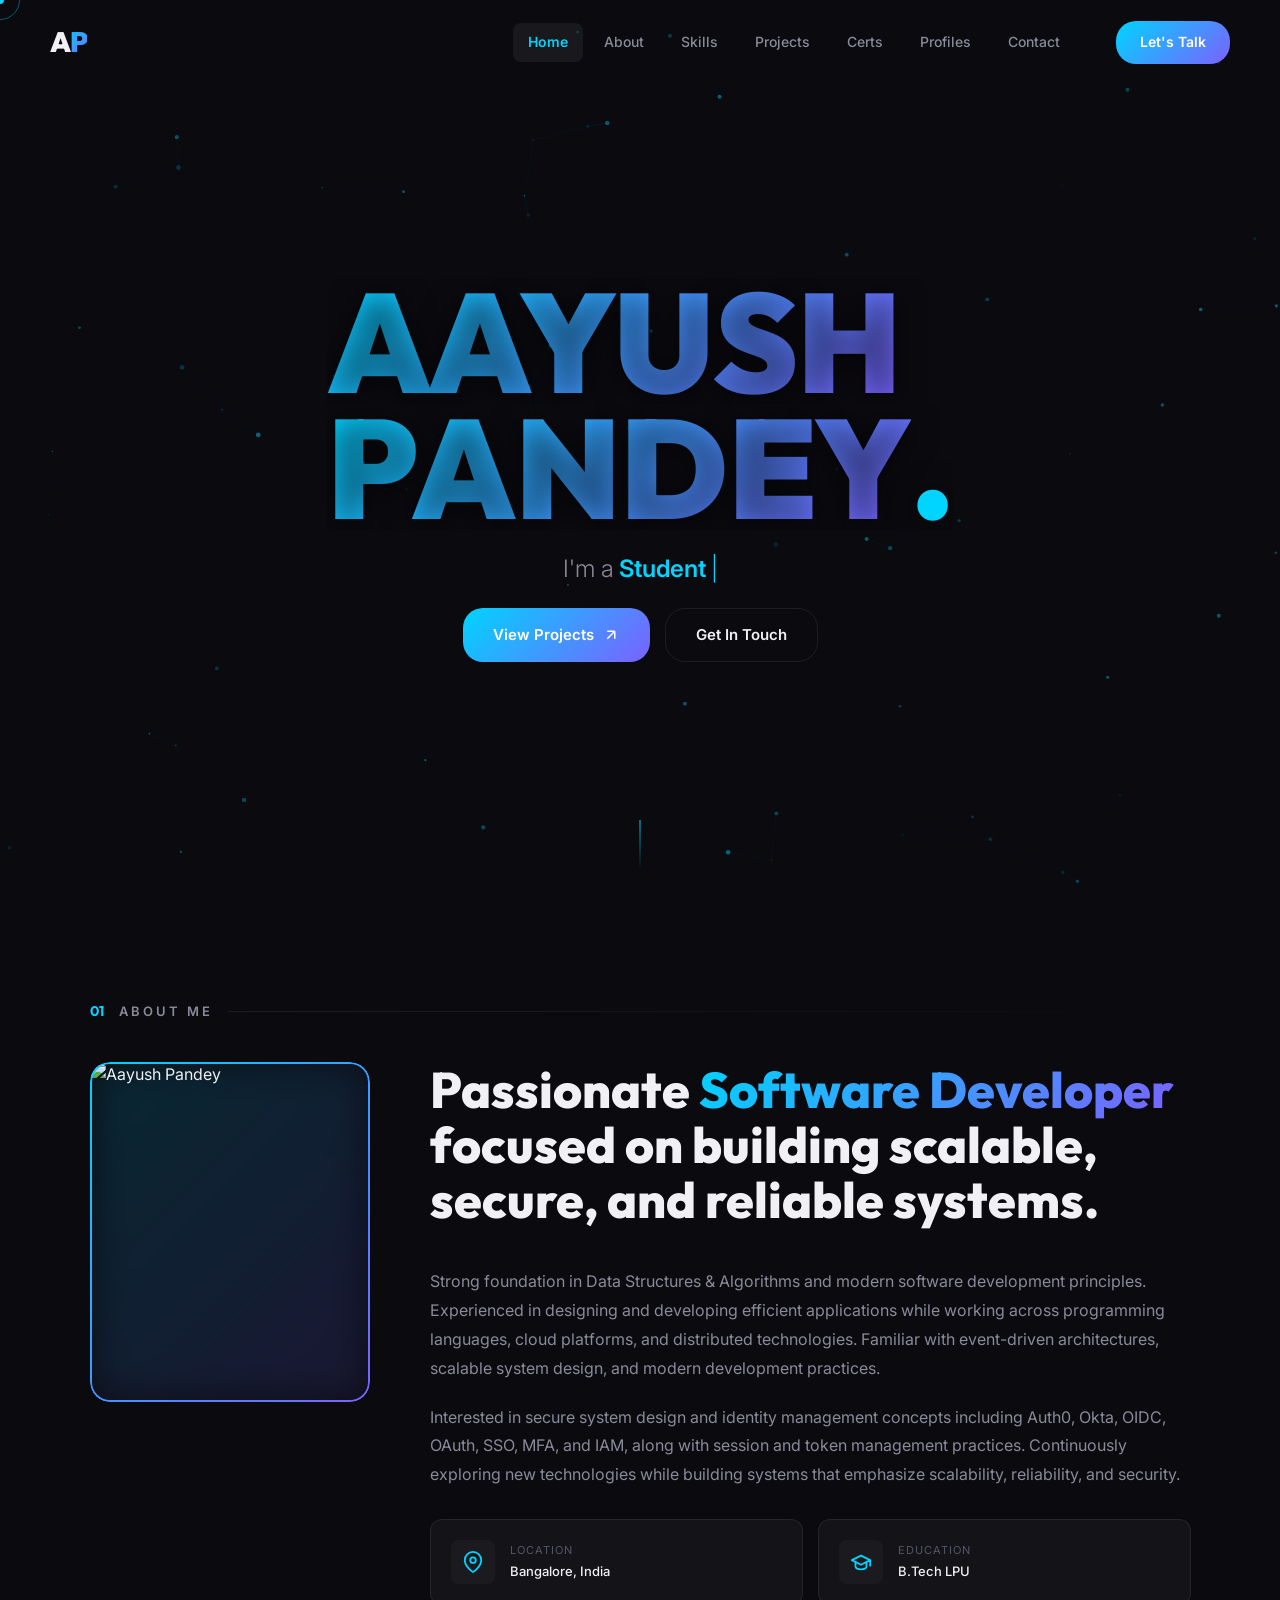
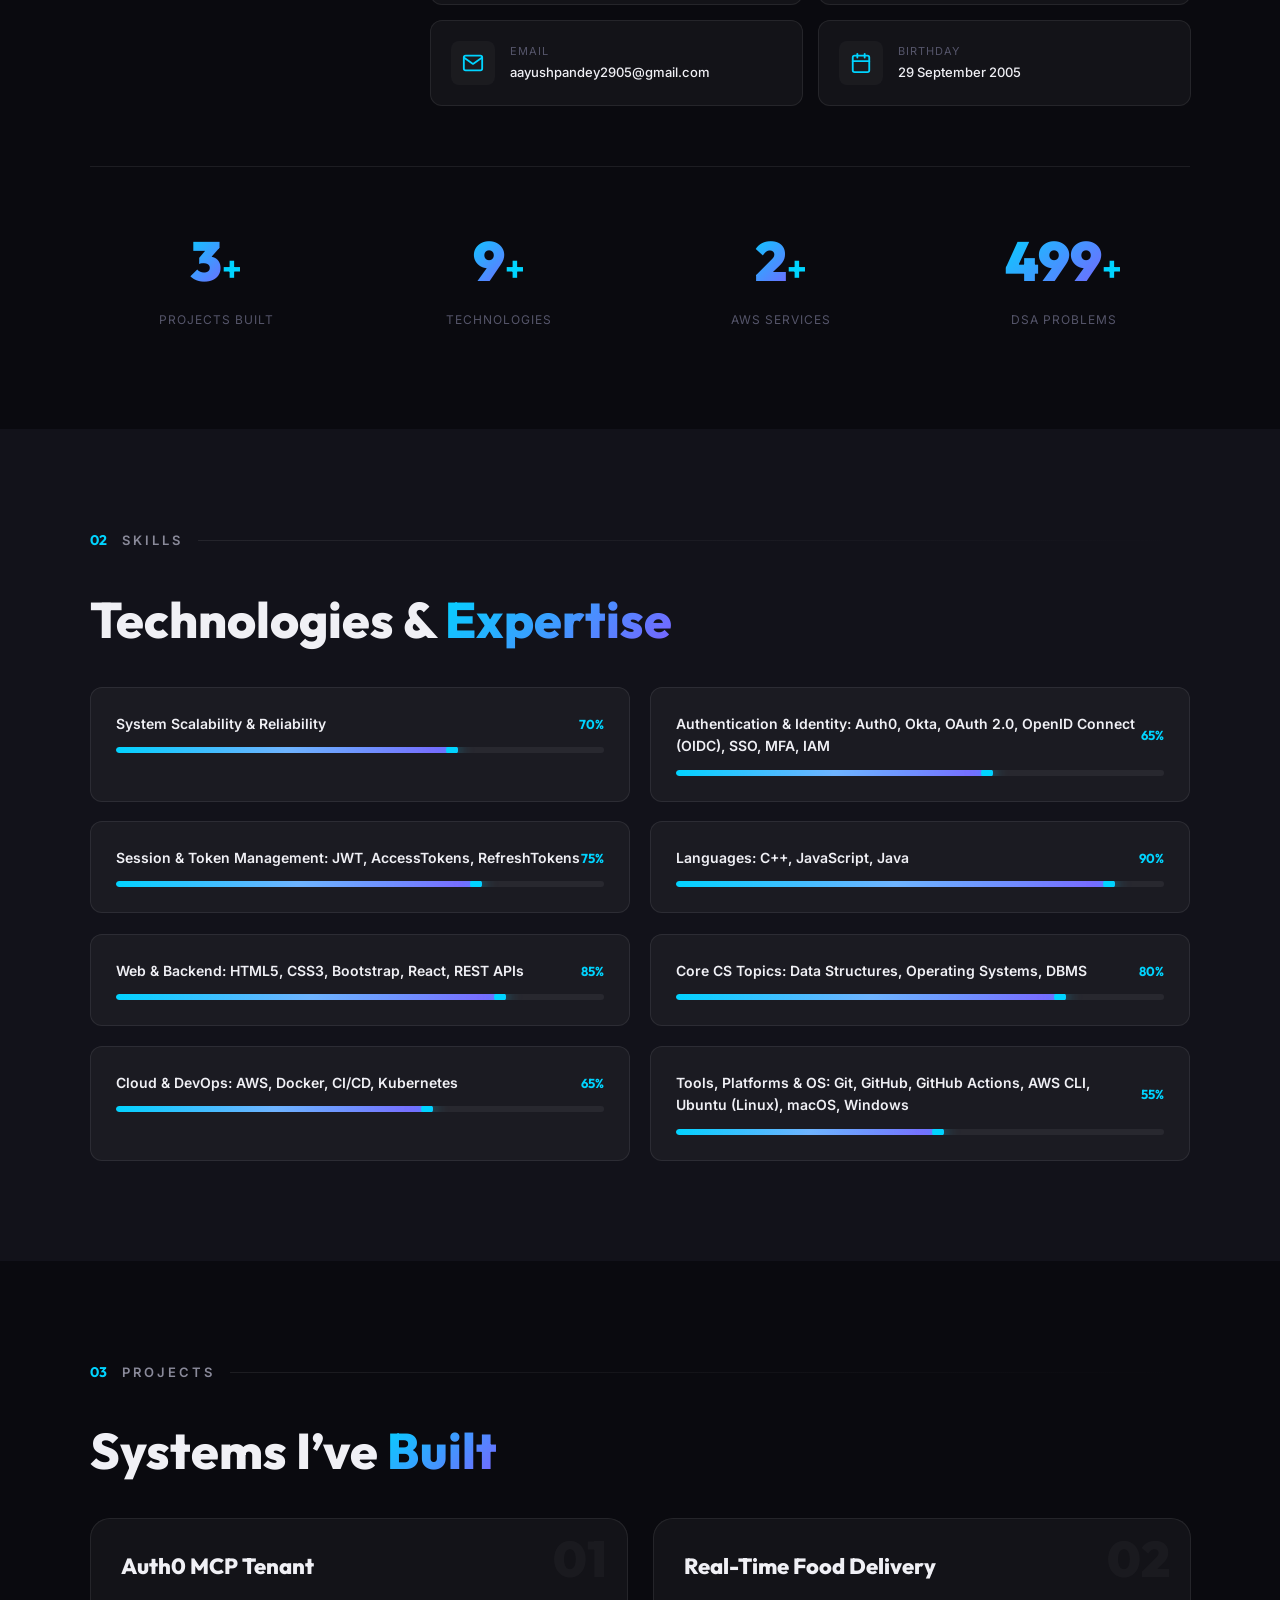
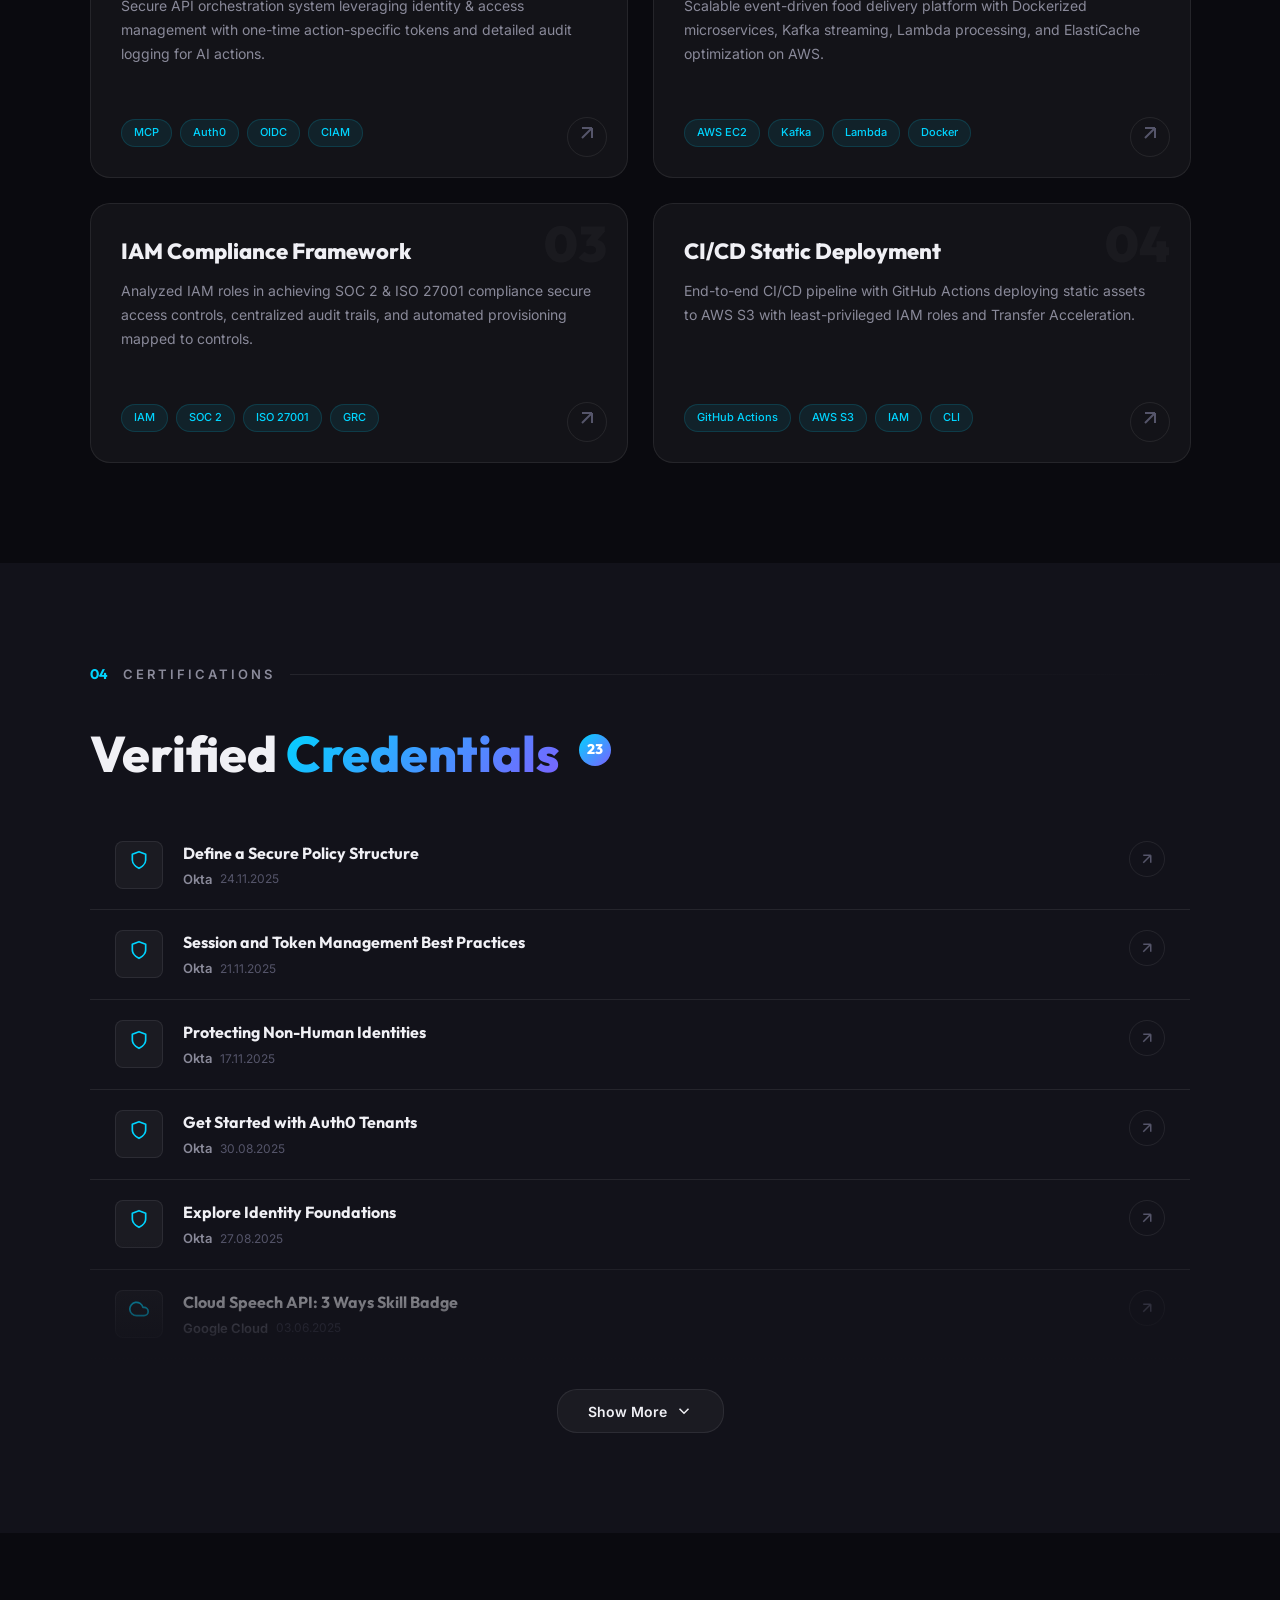
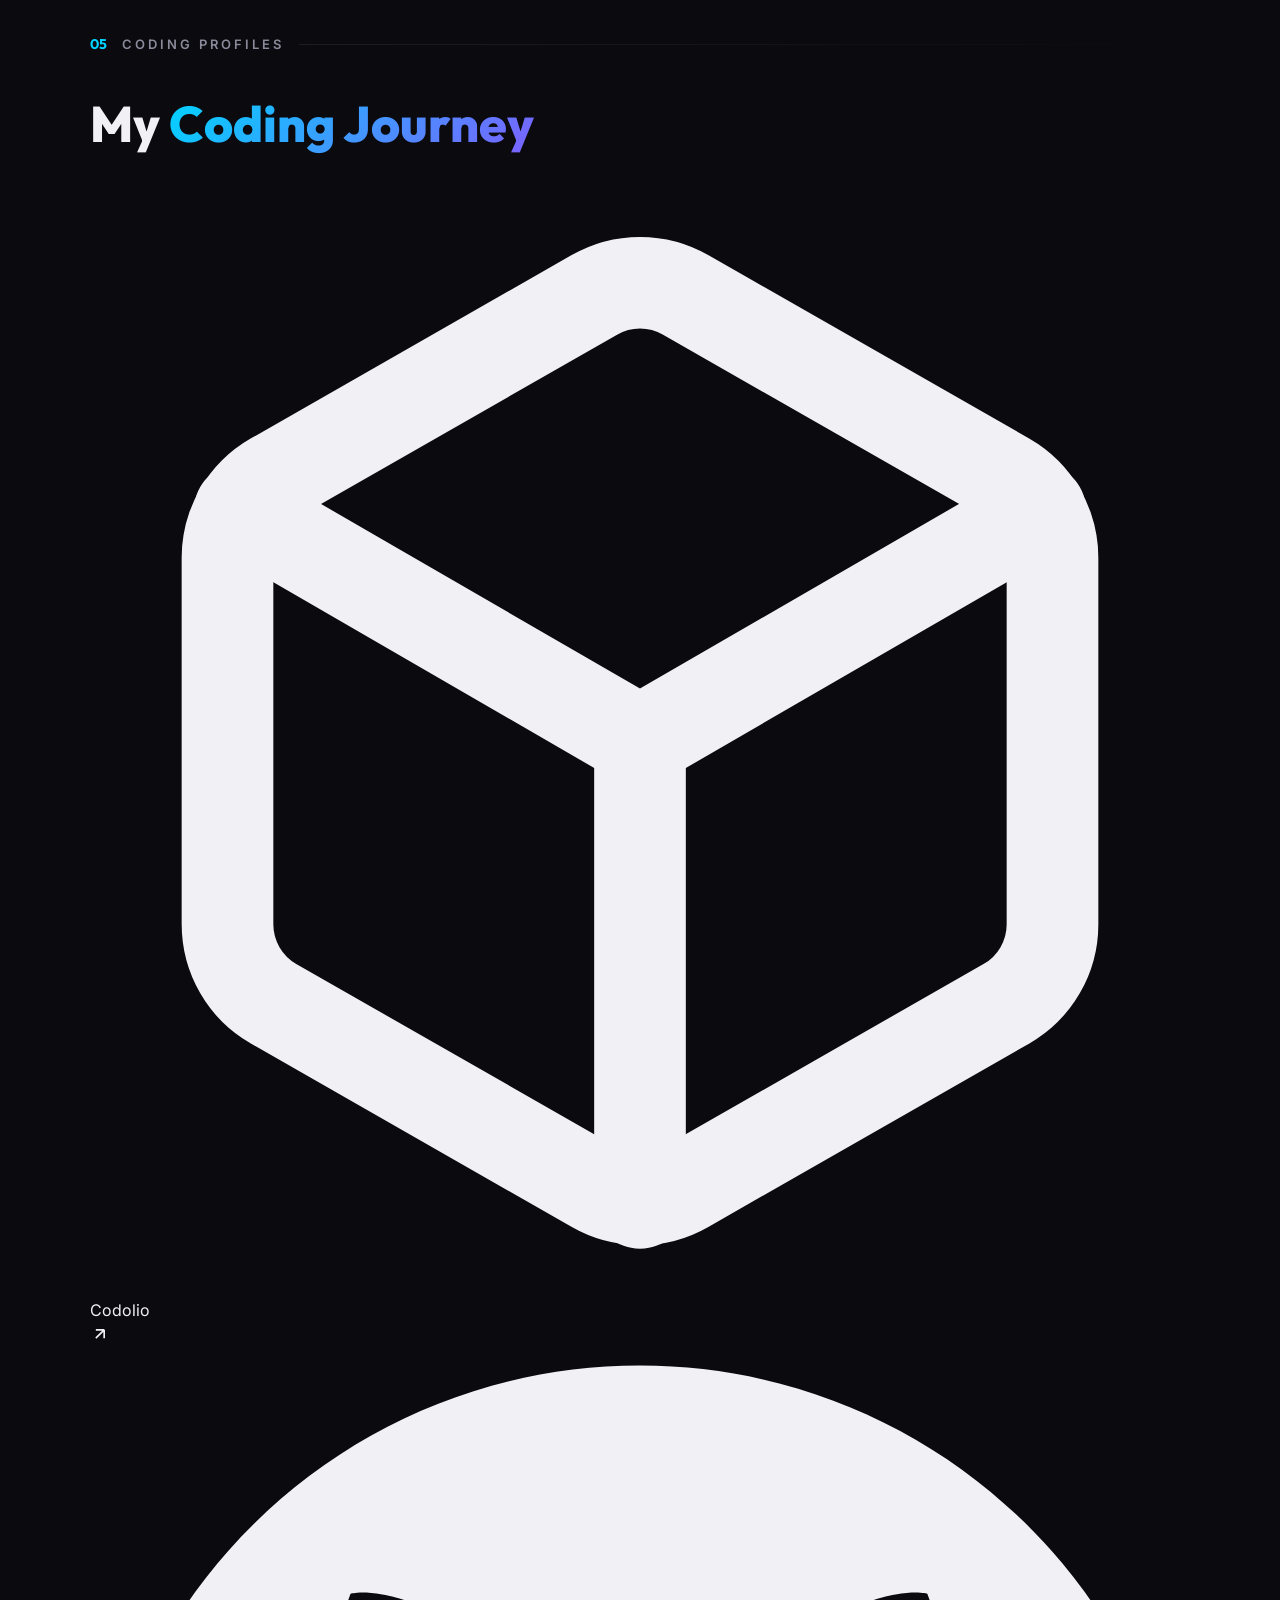
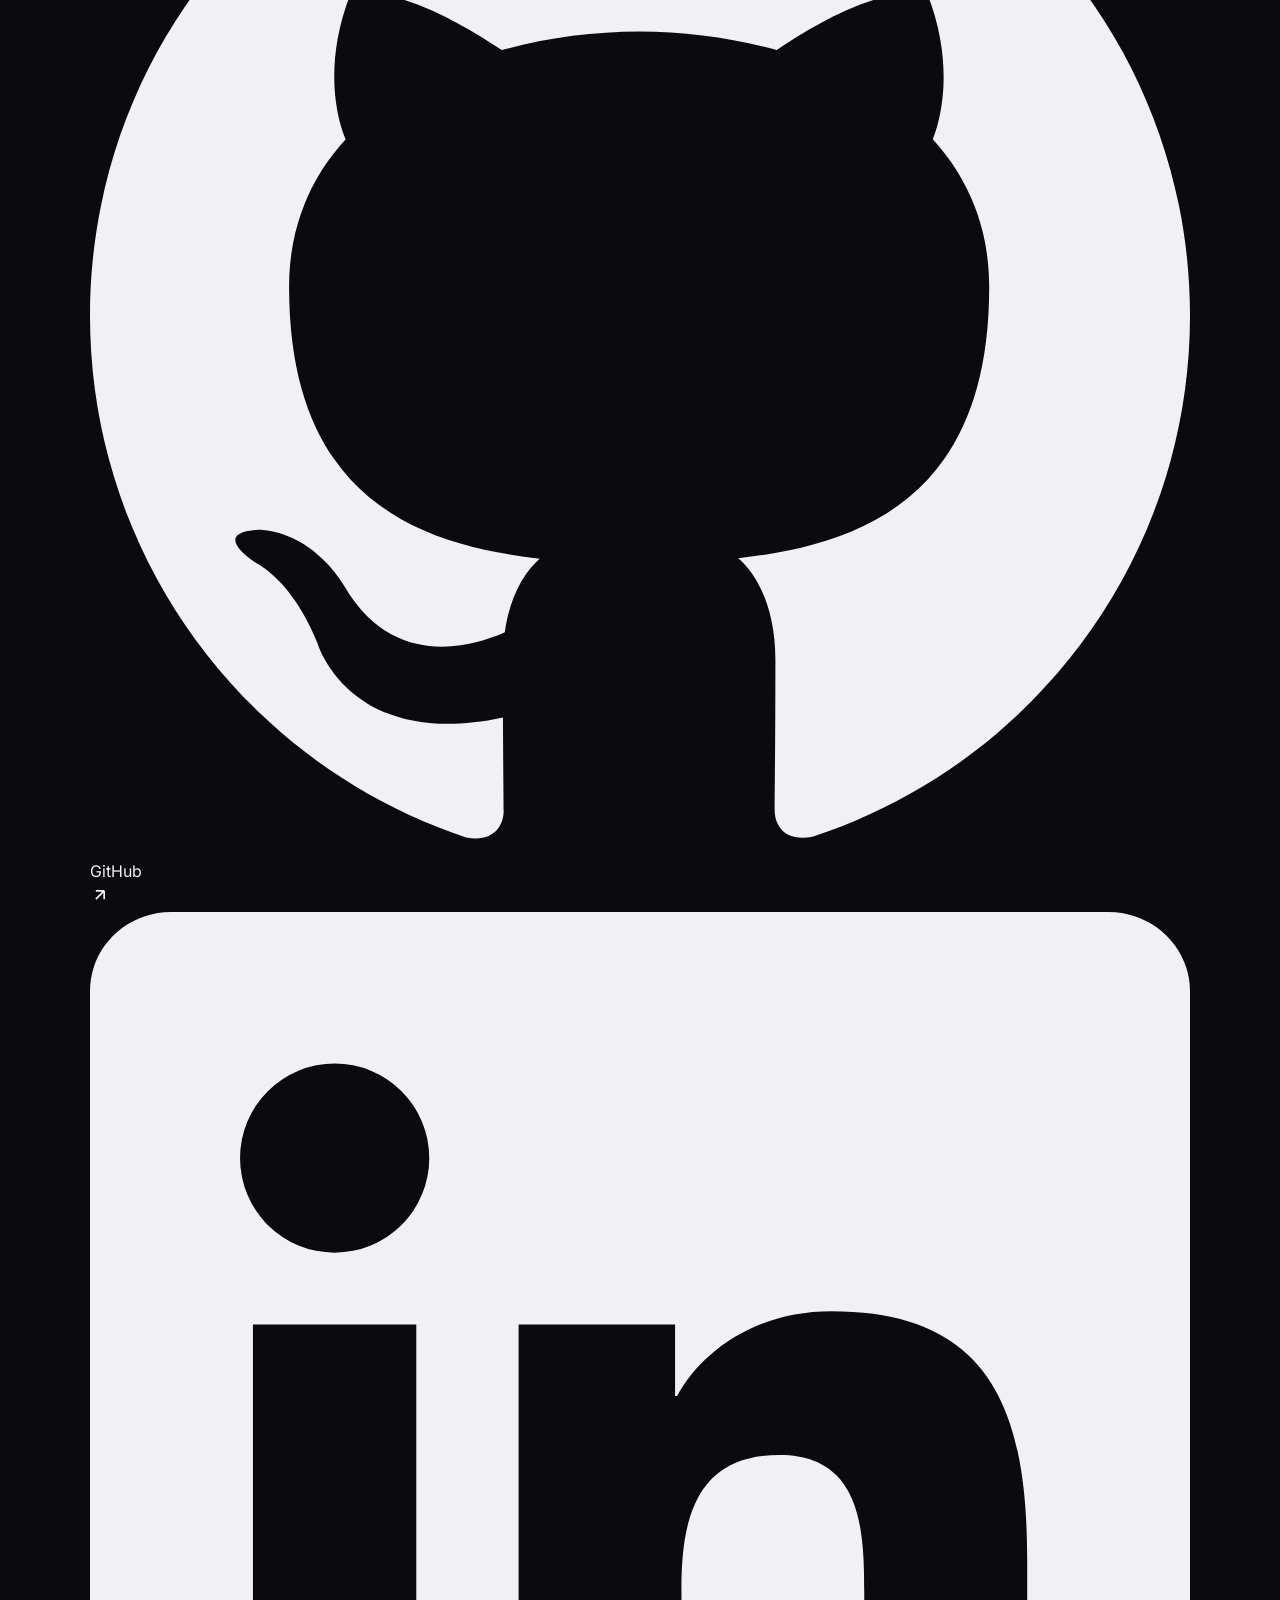
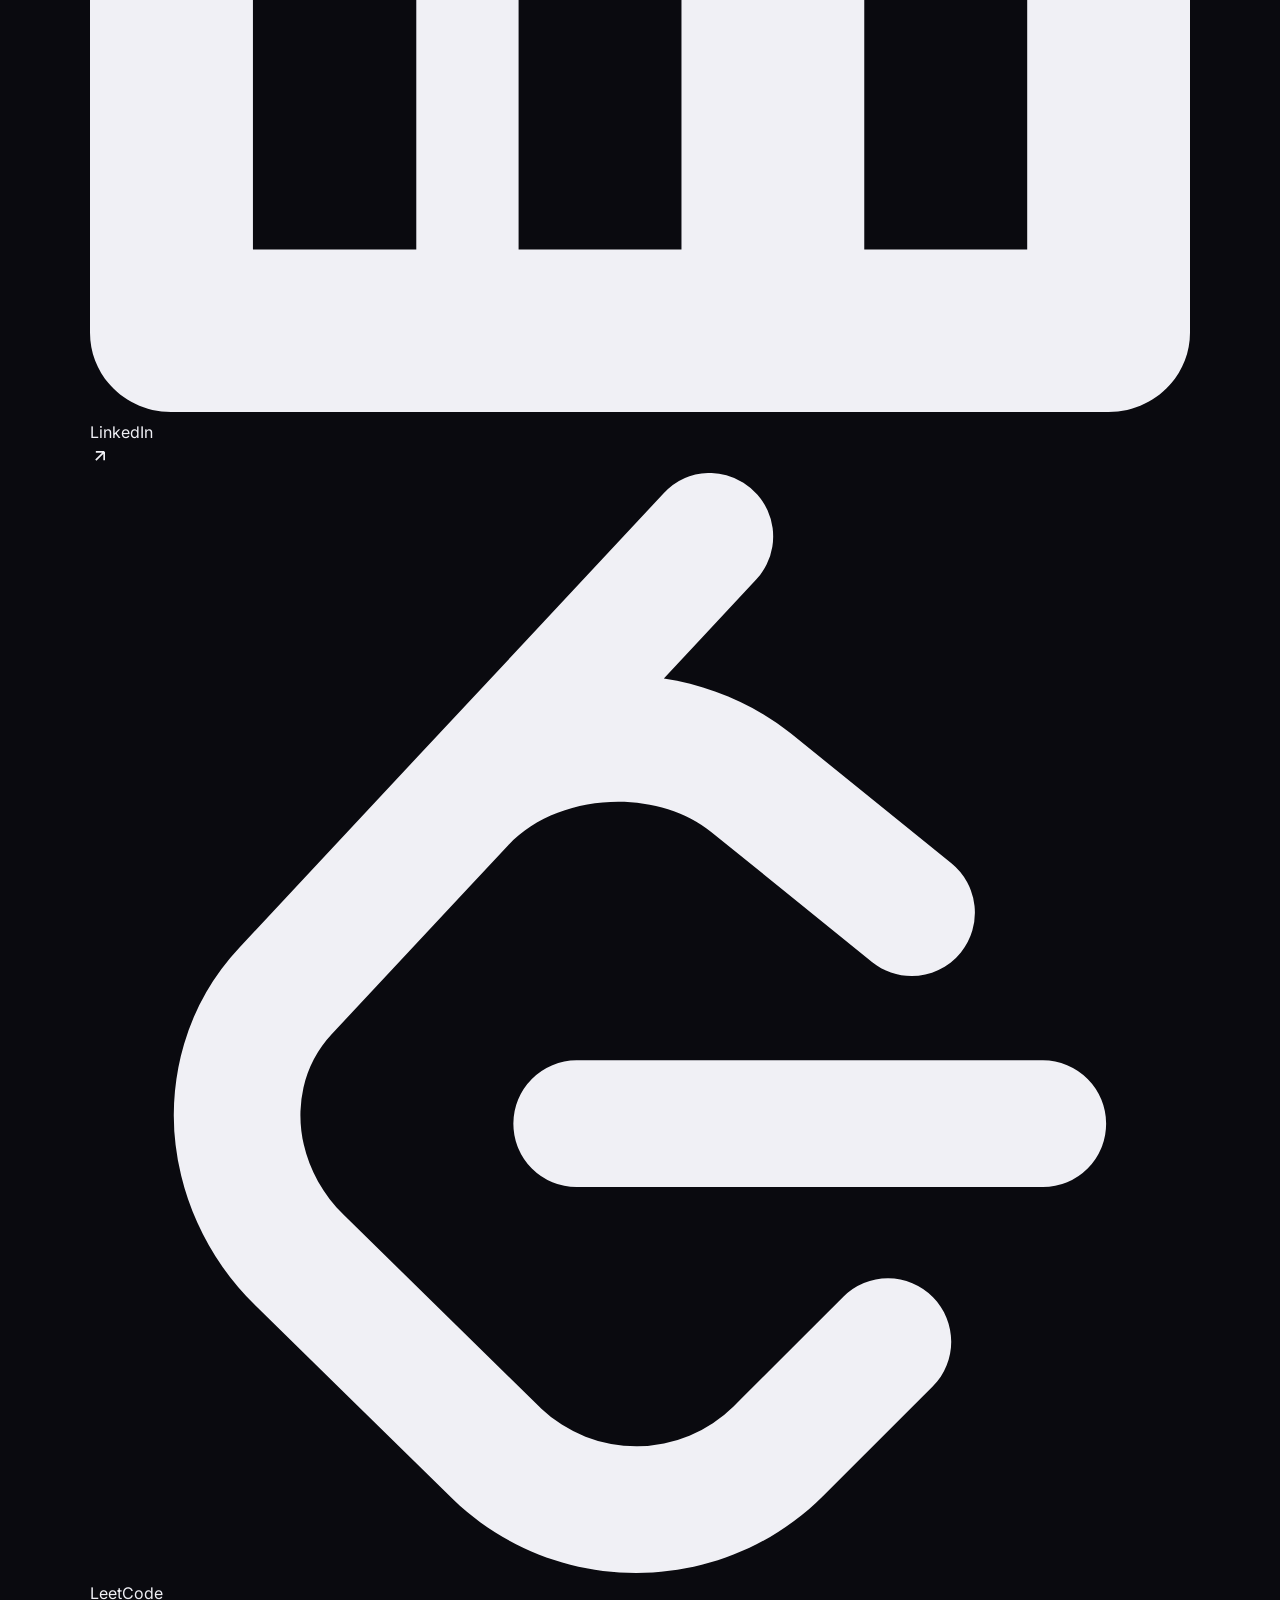
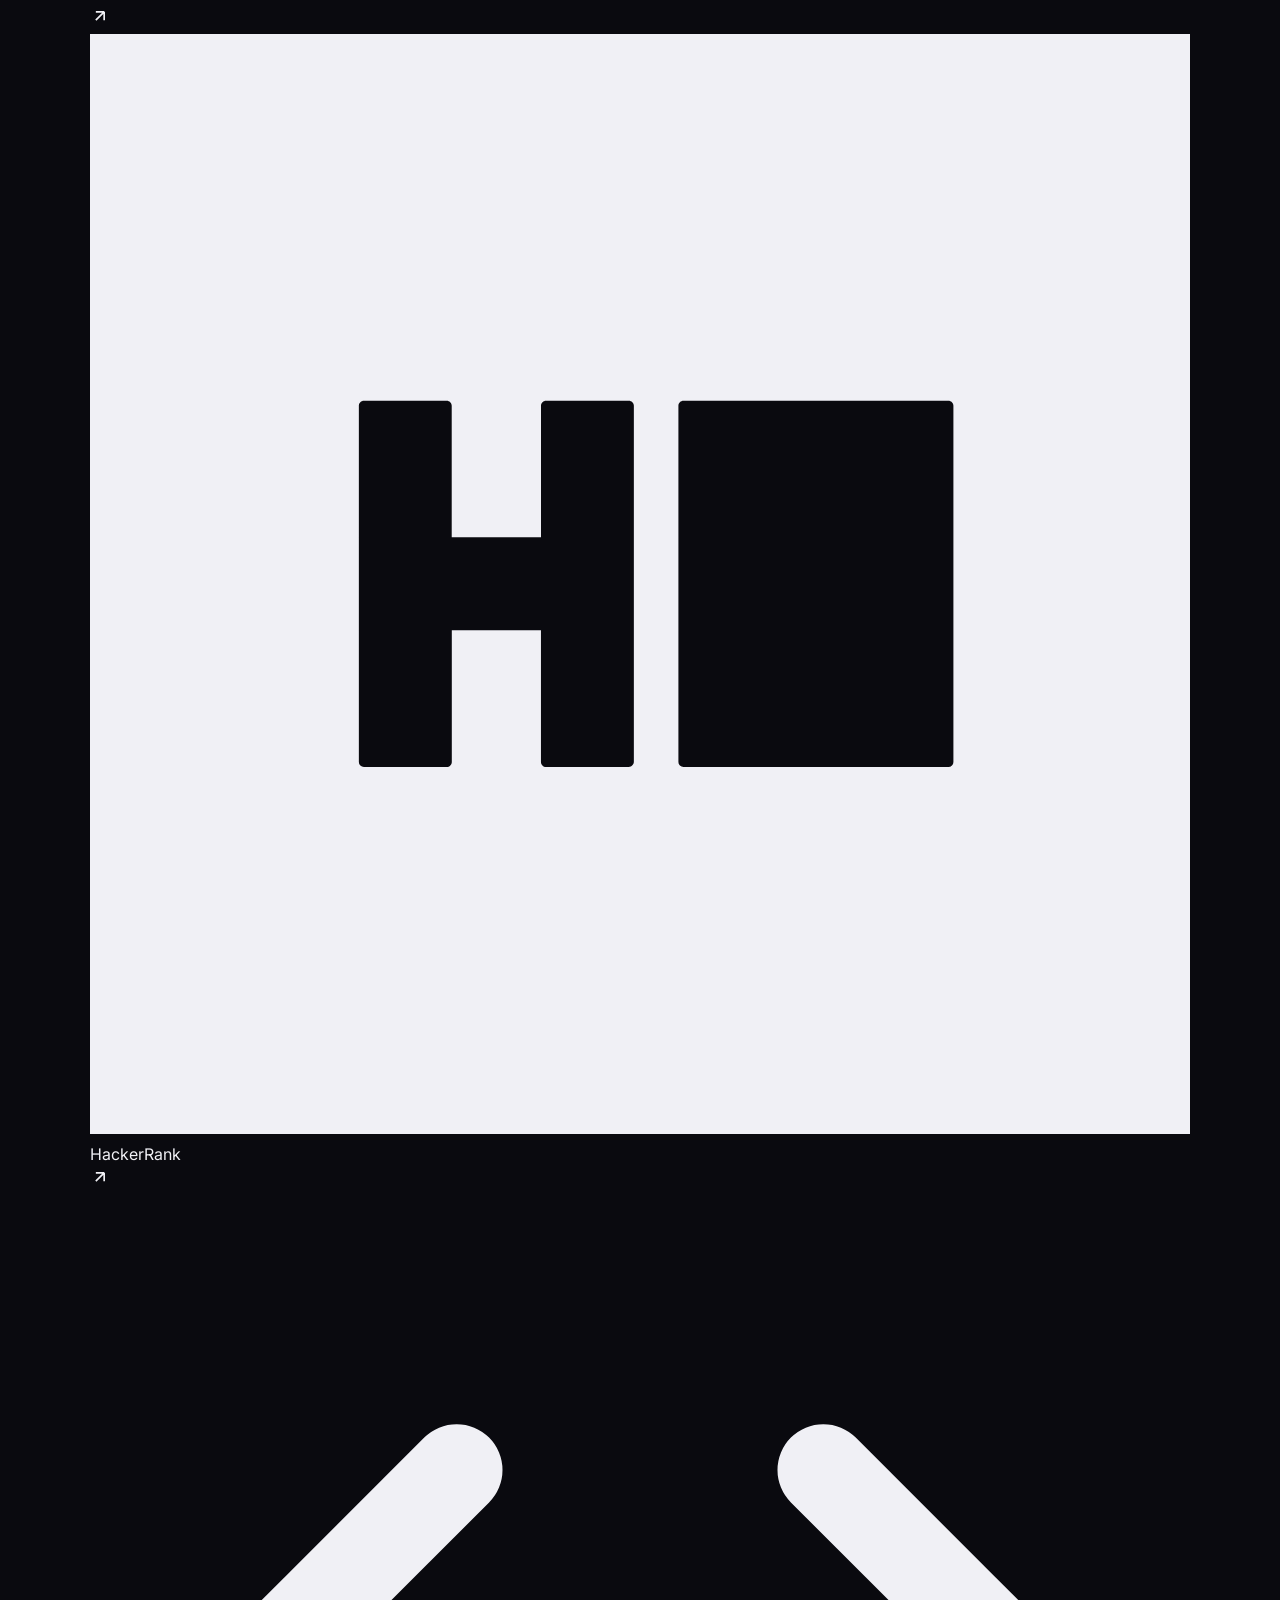
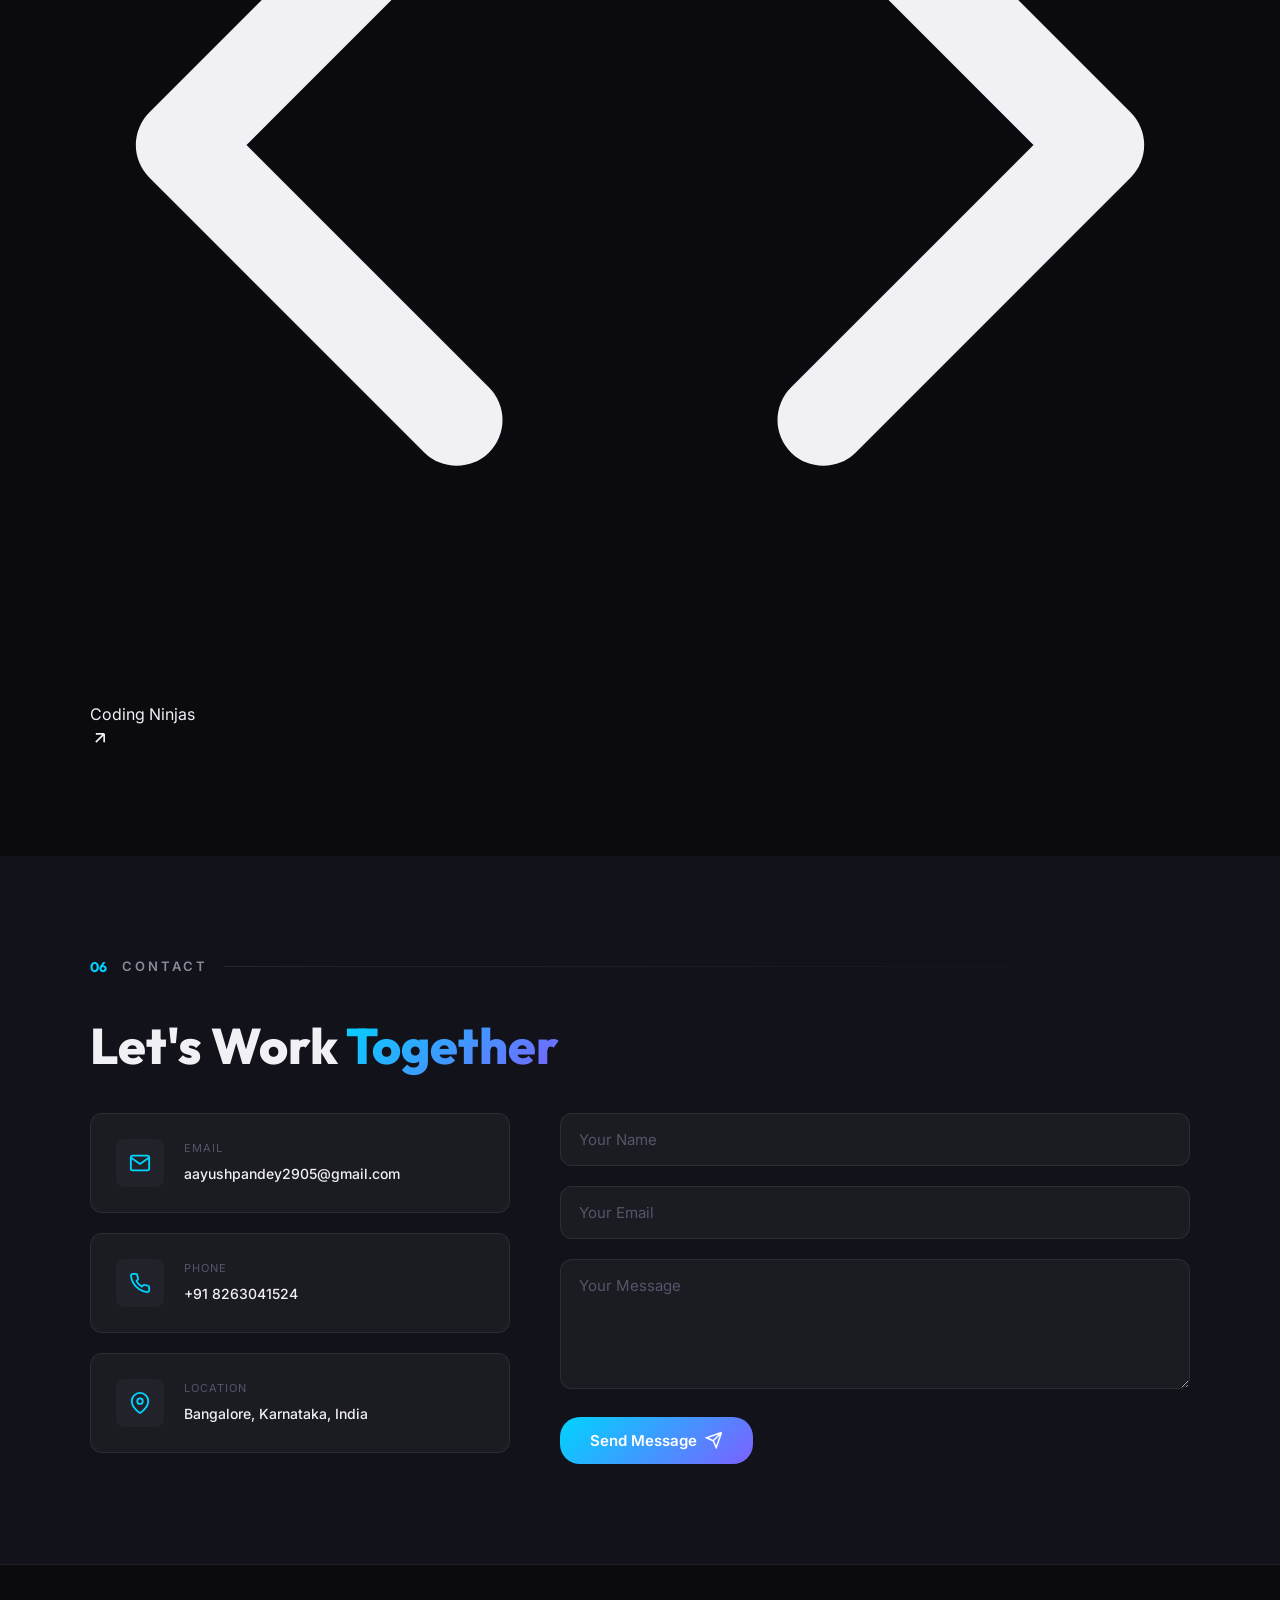
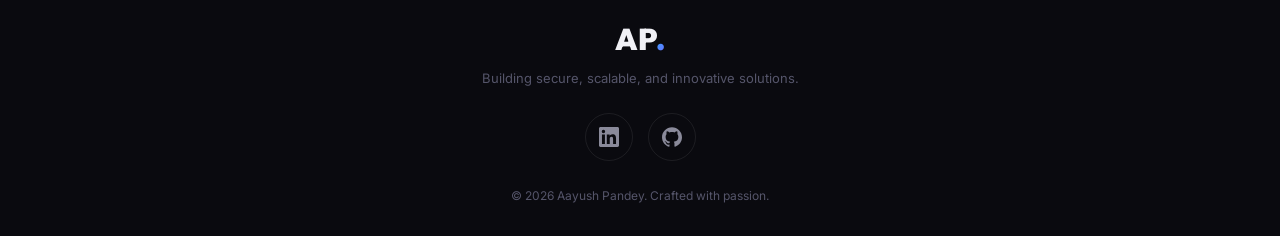
==== index.html @ 793ff257 "Index.html" ====
<!doctype html>
<html lang="en">
  <head>

    <meta charset="UTF-8" />
    <meta
      name="viewport"
      content="width=device-width, initial-scale=1.0, maximum-scale=5.0, user-scalable=yes"
    />
    <meta name="apple-mobile-web-app-capable" content="yes" />
    <meta
      name="apple-mobile-web-app-status-bar-style"
      content="black-translucent"
    />
    <meta name="theme-color" content="#0a0a0f" />
    <meta name="format-detection" content="telephone=no" />

    <title>Aayush Pandey</title>
    <meta
      name="description"
      content="Aayush Pandey Computer Science student skilled in cloud-native development, distributed systems, and identity management. Building secure, scalable solutions."
    />

    <!-- Favicons -->
    <link rel="icon" type="image/png" sizes="32x32" href="assets/img/favicon.png">
    <link rel="apple-touch-icon" href="assets/img/apple-touch-icon.png">


    <link rel="preconnect" href="https://fonts.googleapis.com" />
    <link rel="preconnect" href="https://fonts.gstatic.com" crossorigin />
    <link
      href="https://fonts.googleapis.com/css2?family=Inter:wght@300;400;500;600;700&family=Outfit:wght@700;800;900&display=swap"
      rel="stylesheet"
    />
    <link rel="stylesheet" href="assets/css/style.css" />
  </head>
  <body>
    <!-- Preloader -->
    <div class="preloader" id="preloader">
      <div class="preloader-inner">
        <div class="preloader-ring"></div>
        <span class="preloader-text">AP</span>
      </div>
    </div>

    <!-- Custom Cursor (desktop only, hidden on mobile via CSS) -->
    <div class="cursor-dot" id="cursor-dot"></div>
    <div class="cursor-ring" id="cursor-ring"></div>

    <!-- Scroll Progress Bar -->
    <div class="scroll-progress" id="scroll-progress"></div>

    <!-- Ripple container -->
    <div class="ripple-container" id="ripple-container"></div>

    <!-- Header -->
    <header class="header" id="header">
      <a href="#hero" class="logo" data-magnetic>
        <span class="logo-text">A</span><span class="logo-accent">P</span>
      </a>

      <div class="hamburger" id="hamburger" data-magnetic>
        <span class="line"></span>
        <span class="line"></span>
        <span class="line"></span>
      </div>

      <nav class="nav-container" id="nav-container">
        <div class="nav-links">
          <a href="#hero" class="nav-link" data-magnetic data-text="Home"
            >Home</a
          >
          <a href="#about" class="nav-link" data-magnetic data-text="About"
            >About</a
          >
          <a href="#skills" class="nav-link" data-magnetic data-text="Skills"
            >Skills</a
          >
          <a
            href="#projects"
            class="nav-link"
            data-magnetic
            data-text="Projects"
            >Projects</a
          >
          <a
            href="#certifications"
            class="nav-link"
            data-magnetic
            data-text="Certs"
            >Certs</a
          >
          <a
            href="#profiles"
            class="nav-link"
            data-magnetic
            data-text="Profiles"
            >Profiles</a
          >
          <a href="#contact" class="nav-link" data-magnetic data-text="Contact"
            >Contact</a
          >
        </div>
        <a
          href="mailto:aayushpandey2905@gmail.com"
          class="btn-cta"
          data-magnetic
          >Let's Talk</a
        >
      </nav>
    </header>

    <main>
      <!-- ============ HERO SECTION ============ -->
      <section class="hero" id="hero">
        <canvas class="particles-canvas" id="particles-canvas"></canvas>

          <div class="hero-title-wrap reveal">
            <h1 class="hero-title">
              <span class="title-line line-1">
                <span class="word" data-scramble>Aayush</span>
              </span>
              <span class="title-line line-2">
                <span class="word" data-scramble>Pandey</span
                ><span class="title-accent">.</span>
              </span>
            </h1>
          </div>

          <div class="hero-subtitle reveal">
            <span class="subtitle-static">I'm a </span>
            <span class="typed-text" id="typed-text"></span>
            <span class="typed-cursor">|</span>
          </div>

          <div class="hero-cta reveal">
            <a href="#projects" class="btn-primary" data-magnetic>
              <span>View Projects</span>
              <svg
                width="18"
                height="18"
                viewBox="0 0 24 24"
                fill="none"
                stroke="currentColor"
                stroke-width="2"
              >
                <path d="M7 17L17 7M17 7H7M17 7V17" />
              </svg>
            </a>
            <a href="#contact" class="btn-outline" data-magnetic>
              <span>Get In Touch</span>
            </a>
          </div>
        </div>

        <div class="hero-scroll-indicator">
          <div class="scroll-line"></div>
        </div>
      </section>


      <!-- ============ ABOUT SECTION ============ -->
      <section class="section about" id="about">
        <div class="section-container">
          <div class="section-label reveal">
            <span class="label-number">01</span>
            <span class="label-text">About Me</span>
            <span class="label-line"></span>
          </div>

          <div class="about-grid">
            <!-- About Photo Column -->
            <div class="about-photo-col reveal">
              <div class="about-photo-wrapper" data-tilt>
                <img
                  src="assets/img/aayush.png"
                  alt="Aayush Pandey"
                  class="about-photo"
                  loading="lazy"
                />
                <div class="about-photo-border"></div>
                <div class="about-photo-glow"></div>
              </div>
              <!-- <div class="about-photo-tag"> -->
                <!-- <div class="badge-dot"></div> -->
                <!-- <span>Aayush Pandey</span> -->
              <!-- </div> -->
            </div>

            <!-- About Text Column -->
            <div class="about-text-col">
              <h2 class="section-heading reveal">
                Passionate
                <span class="text-gradient">Software Developer</span> focused on building scalable, secure, and reliable systems.
              </h2>
              <p class="reveal">
                Strong foundation in Data Structures & Algorithms and modern software development principles. 
                Experienced in designing and developing efficient applications while working across programming languages, 
                cloud platforms, and distributed technologies. Familiar with event-driven architectures, scalable system design, and modern development practices.
              </p>
              <p class="reveal">
                Interested in secure system design and identity management concepts including Auth0, Okta, OIDC, OAuth, SSO, MFA, and IAM, 
                along with session and token management practices. Continuously exploring new technologies while building systems that emphasize scalability, reliability, and security.
              </p>

              <div class="about-details">
                <div class="detail-card reveal" data-tilt>
                  <div class="detail-icon"><svg width="22" height="22" viewBox="0 0 24 24" fill="none" stroke="currentColor" stroke-width="2" stroke-linecap="round" stroke-linejoin="round"><path d="M21 10c0 7-9 13-9 13s-9-6-9-13a9 9 0 0 1 18 0z"/><circle cx="12" cy="10" r="3"/></svg></div>
                  <div class="detail-info">
                    <span class="detail-label">Location</span>
                    <span class="detail-value">Bangalore, India</span>
                  </div>
                </div>
                <div class="detail-card reveal" data-tilt>
                  <div class="detail-icon"><svg width="22" height="22" viewBox="0 0 24 24" fill="none" stroke="currentColor" stroke-width="2" stroke-linecap="round" stroke-linejoin="round"><path d="M22 10v6M2 10l10-5 10 5-10 5z"/><path d="M6 12v5c0 2 3 3 6 3s6-1 6-3v-5"/></svg></div>
                  <div class="detail-info">
                    <span class="detail-label">Education</span>
                    <span class="detail-value">B.Tech    LPU</span>
                  </div>
                </div>
                <div class="detail-card reveal" data-tilt>
                  <div class="detail-icon"><svg width="22" height="22" viewBox="0 0 24 24" fill="none" stroke="currentColor" stroke-width="2" stroke-linecap="round" stroke-linejoin="round"><path d="M4 4h16c1.1 0 2 .9 2 2v12c0 1.1-.9 2-2 2H4c-1.1 0-2-.9-2-2V6c0-1.1.9-2 2-2z"/><polyline points="22,6 12,13 2,6"/></svg></div>
                  <div class="detail-info">
                    <span class="detail-label">Email</span>
                    <span class="detail-value">aayushpandey2905@gmail.com</span>
                  </div>
                </div>
                <div class="detail-card reveal" data-tilt>
                  <div class="detail-icon"><svg width="22" height="22" viewBox="0 0 24 24" fill="none" stroke="currentColor" stroke-width="2" stroke-linecap="round" stroke-linejoin="round"><rect x="3" y="4" width="18" height="18" rx="2" ry="2"/><line x1="16" y1="2" x2="16" y2="6"/><line x1="8" y1="2" x2="8" y2="6"/><line x1="3" y1="10" x2="21" y2="10"/></svg></div>
                  <div class="detail-info">
                    <span class="detail-label">Birthday</span>
                    <span class="detail-value">29 September 2005</span>
                  </div>
                </div>
              </div>
            </div>
          </div>

          <!-- Stats -->
          <div class="stats-row">
            <div class="stat-item reveal">
              <span class="stat-number" data-count="4">0</span
              ><span class="stat-plus">+</span>
              <span class="stat-label">Projects Built</span>
            </div>
            <div class="stat-item reveal">
              <span class="stat-number" data-count="10">0</span
              ><span class="stat-plus">+</span>
              <span class="stat-label">Technologies</span>
            </div>
            <div class="stat-item reveal">
              <span class="stat-number" data-count="3">0</span
              ><span class="stat-plus">+</span>
              <span class="stat-label">AWS Services</span>
            </div>
            <div class="stat-item reveal">
              <span class="stat-number" data-count="500">0</span
              ><span class="stat-plus">+</span>
              <span class="stat-label">DSA Problems</span>
            </div>
          </div>
        </div>
      </section>

      <!-- ============ SKILLS SECTION ============ -->
      <section class="section skills" id="skills">
        <div class="section-container">
          <div class="section-label reveal">
            <span class="label-number">02</span>
            <span class="label-text">Skills</span>
            <span class="label-line"></span>
          </div>

          <h2 class="section-heading reveal">
            Technologies & <span class="text-gradient">Expertise</span>
          </h2>

          <div class="skills-grid">
            <div class="skill-card reveal" data-tilt>
              <div class="skill-header">
                <span class="skill-name">System Scalability & Reliability</span>
                <span class="skill-percent">70%</span>
              </div>
              <div class="skill-bar">
                <div class="skill-fill" data-width="70"></div>
              </div>
            </div>

            <div class="skill-card reveal" data-tilt>
              <div class="skill-header">
                <span class="skill-name">Authentication & Identity: Auth0, Okta, OAuth 2.0, OpenID Connect (OIDC), SSO, MFA, IAM</span>
                <span class="skill-percent">65%</span>
              </div>
              <div class="skill-bar">
                <div class="skill-fill" data-width="65"></div>
              </div>
            </div>

            <div class="skill-card reveal" data-tilt>
              <div class="skill-header">
                <span class="skill-name">Session & Token Management: JWT, AccessTokens, RefreshTokens</span>
                <span class="skill-percent">75%</span>
              </div>
              <div class="skill-bar">
                <div class="skill-fill" data-width="75"></div>
              </div>
            </div>

            <div class="skill-card reveal" data-tilt>
              <div class="skill-header">
                <span class="skill-name">Languages: C++, JavaScript, Java</span>
                <span class="skill-percent">90%</span>
              </div>
              <div class="skill-bar">
                <div class="skill-fill" data-width="90"></div>
              </div>
            </div>

            <div class="skill-card reveal" data-tilt>
              <div class="skill-header">
                <span class="skill-name">Web & Backend: HTML5, CSS3, Bootstrap, React, REST APIs</span>
                <span class="skill-percent">85%</span>
              </div>
              <div class="skill-bar">
                <div class="skill-fill" data-width="80"></div>
              </div>
            </div>

            <div class="skill-card reveal" data-tilt>
              <div class="skill-header">
                <span class="skill-name">Core CS Topics: Data Structures, Operating Systems, DBMS</span>
                <span class="skill-percent">80%</span>
              </div>
              <div class="skill-bar">
                <div class="skill-fill" data-width="80"></div>
              </div>
            </div>

            <div class="skill-card reveal" data-tilt>
              <div class="skill-header">
                <span class="skill-name">Cloud & DevOps: AWS, Docker, CI/CD, Kubernetes</span>
                <span class="skill-percent">65%</span>
              </div>
              <div class="skill-bar">
                <div class="skill-fill" data-width="65"></div>
              </div>
            </div>

            <div class="skill-card reveal" data-tilt>
              <div class="skill-header">
                <span class="skill-name">Tools, Platforms & OS: Git, GitHub, GitHub Actions, AWS CLI, Ubuntu (Linux), macOS, Windows</span>
                <span class="skill-percent">55%</span>
              </div>
              <div class="skill-bar">
                <div class="skill-fill" data-width="55"></div>
              </div>
            </div>

          </div>
        </div>
      </section>

      <!-- ============ PROJECTS SECTION ============ -->
      <section class="section projects" id="projects">
        <div class="section-container">
          <div class="section-label reveal">
            <span class="label-number">03</span>
            <span class="label-text">Projects</span>
            <span class="label-line"></span>
          </div>

          <h2 class="section-heading reveal">
            Systems I’ve <span class="text-gradient">Built</span>
          </h2>

          <div class="projects-grid">

            <!-- Project 1 -->
            <div class="project-card reveal" data-tilt>
              <div class="project-number">01</div>
              <div class="project-content">
                <h3 class="project-title">Auth0 MCP Tenant</h3>
                <p class="project-desc">
                  Secure API orchestration system leveraging identity & access
                  management with one-time action-specific tokens and detailed
                  audit logging for AI actions.
                </p>
                <div class="project-tech">
                  <span>MCP</span><span>Auth0</span><span>OIDC</span
                  ><span>CIAM</span>
                </div>
              </div>
          
              <div class="project-arrow">
                <a href="https://github.com/AayushPandey05/Auth0-MCP-Tenant" target="_blank" rel="noopener noreferrer">
                  <svg
                    width="24"
                    height="24"
                    viewBox="0 0 24 24"
                    fill="none"
                    stroke="currentColor"
                    stroke-width="2"
                  >
                    <path d="M7 17L17 7M17 7H7M17 7V17" />
                  </svg>
                </a>
              </div>
            </div>

            <!-- Project 2 -->
            <div class="project-card reveal" data-tilt>
              <div class="project-number">02</div>
              <div class="project-content">
                <h3 class="project-title">Real-Time Food Delivery</h3>
                <p class="project-desc">
                  Scalable event-driven food delivery platform with Dockerized
                  microservices, Kafka streaming, Lambda processing, and
                  ElastiCache optimization on AWS.
                </p>
                <div class="project-tech">
                  <span>AWS EC2</span><span>Kafka</span><span>Lambda</span
                  ><span>Docker</span>
                </div>
              </div>
          
              <div class="project-arrow">
                <a href="https://github.com/AayushPandey05/Real-Time-Food-Delivery-System-Using-AWS-Cloud-Services" target="_blank" rel="noopener noreferrer">
                  <svg
                    width="24"
                    height="24"
                    viewBox="0 0 24 24"
                    fill="none"
                    stroke="currentColor"
                    stroke-width="2"
                  >
                    <path d="M7 17L17 7M17 7H7M17 7V17" />
                  </svg>
                </a>
              </div>
            </div>

            <!-- Project 3 -->
            <div class="project-card reveal" data-tilt>
              <div class="project-number">03</div>
              <div class="project-content">
                <h3 class="project-title">IAM Compliance Framework</h3>
                <p class="project-desc">
                  Analyzed IAM roles in achieving SOC 2 & ISO 27001 compliance   
                  secure access controls, centralized audit trails, and
                  automated provisioning mapped to controls.
                </p>
                <div class="project-tech">
                  <span>IAM</span><span>SOC 2</span><span>ISO 27001</span
                  ><span>GRC</span>
                </div>
              </div>
          
              <div class="project-arrow">
                <a href="https://github.com/AayushPandey05/IAM-and-Compliance-" target="_blank" rel="noopener noreferrer">
                  <svg
                    width="24"
                    height="24"
                    viewBox="0 0 24 24"
                    fill="none"
                    stroke="currentColor"
                    stroke-width="2"
                  >
                    <path d="M7 17L17 7M17 7H7M17 7V17" />
                  </svg>
                </a>
              </div>
            </div>

        <!-- Project 4 -->
        <div class="project-card reveal" data-tilt>
          <div class="project-number">04</div>
          <div class="project-content">
            <h3 class="project-title">CI/CD Static Deployment</h3>
            <p class="project-desc">
              End-to-end CI/CD pipeline with GitHub Actions deploying static
              assets to AWS S3 with least-privileged IAM roles and Transfer
              Acceleration.
            </p>
            <div class="project-tech">
              <span>GitHub Actions</span><span>AWS S3</span><span>IAM</span
              ><span>CLI</span>
            </div>
          </div>
      
          <div class="project-arrow">
            <a href="https://github.com/AayushPandey05/DevOps-Project" target="_blank" rel="noopener noreferrer">
              <svg
                width="24"
                height="24"
                viewBox="0 0 24 24"
                fill="none"
                stroke="currentColor"
                stroke-width="2"
              >
                <path d="M7 17L17 7M17 7H7M17 7V17" />
              </svg>
            </a>
          </div>
        </div>
          </div>
        </div>
      </section>

      <!-- ============ CERTIFICATIONS SECTION ============ -->
      <section class="section certifications" id="certifications">
        <div class="section-container">
          <div class="section-label reveal">
            <span class="label-number">04</span>
            <span class="label-text">Certifications</span>
            <span class="label-line"></span>
          </div>

          <h2 class="section-heading reveal">
            Verified <span class="text-gradient">Credentials</span>
            <span class="cert-count-badge">23</span>
          </h2>

          <div class="cert-timeline" id="cert-timeline">

            <!-- Okta Define a Secure Policy Structure -->
            <div class="cert-card reveal" data-tilt>
              <div class="cert-icon-wrap">
                <span class="cert-icon"><svg width="20" height="20" viewBox="0 0 24 24" fill="none" stroke="currentColor" stroke-width="2" stroke-linecap="round" stroke-linejoin="round"><path d="M12 22s8-4 8-10V5l-8-3-8 3v7c0 6 8 10 8 10z"/></svg></span>
              </div>
              <div class="cert-body">
                <h3 class="cert-title">Define a Secure Policy Structure</h3>
                <div class="cert-meta">
                  <span class="cert-issuer">Okta</span>
                  <span class="cert-date">24.11.2025</span>
                </div>
              </div>
              <a href="https://www.credly.com/badges/9d46638c-d758-406e-a324-7a5f0d10f80b" class="cert-link" target="_blank" rel="noopener noreferrer" aria-label="View certificate">
                <svg width="18" height="18" viewBox="0 0 24 24" fill="none" stroke="currentColor" stroke-width="2"><path d="M7 17L17 7M17 7H7M17 7V17"/></svg>
              </a>
            </div>

            <!-- Okta Session and Token Management -->
            <div class="cert-card reveal" data-tilt>
              <div class="cert-icon-wrap">
                <span class="cert-icon"><svg width="20" height="20" viewBox="0 0 24 24" fill="none" stroke="currentColor" stroke-width="2" stroke-linecap="round" stroke-linejoin="round"><path d="M12 22s8-4 8-10V5l-8-3-8 3v7c0 6 8 10 8 10z"/></svg></span>
              </div>
              <div class="cert-body">
                <h3 class="cert-title">Session and Token Management Best Practices</h3>
                <div class="cert-meta">
                  <span class="cert-issuer">Okta</span>
                  <span class="cert-date">21.11.2025</span>
                </div>
              </div>
              <a href="https://www.credly.com/badges/43359a35-8512-45cc-9b52-fe0d94d3f4c0" class="cert-link" target="_blank" rel="noopener noreferrer" aria-label="View certificate">
                <svg width="18" height="18" viewBox="0 0 24 24" fill="none" stroke="currentColor" stroke-width="2"><path d="M7 17L17 7M17 7H7M17 7V17"/></svg>
              </a>
            </div>

            <!-- Okta  Protecting Non-Human Identities -->
            <div class="cert-card reveal" data-tilt>
              <div class="cert-icon-wrap">
                <span class="cert-icon"><svg width="20" height="20" viewBox="0 0 24 24" fill="none" stroke="currentColor" stroke-width="2" stroke-linecap="round" stroke-linejoin="round"><path d="M12 22s8-4 8-10V5l-8-3-8 3v7c0 6 8 10 8 10z"/></svg></span>
              </div>
              <div class="cert-body">
                <h3 class="cert-title">Protecting Non-Human Identities</h3>
                <div class="cert-meta">
                  <span class="cert-issuer">Okta</span>
                  <span class="cert-date">17.11.2025</span>
                </div>
              </div>
              <a href="https://www.credly.com/badges/09f99f5a-1c14-4a75-ac81-7e2d5a57adf6/public_url" class="cert-link" target="_blank" rel="noopener noreferrer" aria-label="View certificate">
                <svg width="18" height="18" viewBox="0 0 24 24" fill="none" stroke="currentColor" stroke-width="2"><path d="M7 17L17 7M17 7H7M17 7V17"/></svg>
              </a>
            </div>

            <!-- Okta    Get Started with Auth0 Tenants -->
            <div class="cert-card reveal" data-tilt>
              <div class="cert-icon-wrap">
                <span class="cert-icon"><svg width="20" height="20" viewBox="0 0 24 24" fill="none" stroke="currentColor" stroke-width="2" stroke-linecap="round" stroke-linejoin="round"><path d="M12 22s8-4 8-10V5l-8-3-8 3v7c0 6 8 10 8 10z"/></svg></span>
              </div>
              <div class="cert-body">
                <h3 class="cert-title">Get Started with Auth0 Tenants</h3>
                <div class="cert-meta">
                  <span class="cert-issuer">Okta</span>
                  <span class="cert-date">30.08.2025</span>
                </div>
              </div>
              <a href="https://www.credly.com/badges/5caee90a-7f9f-4bbe-872c-7d3b166518f6" class="cert-link" target="_blank" rel="noopener noreferrer" aria-label="View certificate">
                <svg width="18" height="18" viewBox="0 0 24 24" fill="none" stroke="currentColor" stroke-width="2"><path d="M7 17L17 7M17 7H7M17 7V17"/></svg>
              </a>
            </div>

            <!-- Okta” Explore Identity Foundations -->
            <div class="cert-card reveal" data-tilt>
              <div class="cert-icon-wrap">
                <span class="cert-icon"><svg width="20" height="20" viewBox="0 0 24 24" fill="none" stroke="currentColor" stroke-width="2" stroke-linecap="round" stroke-linejoin="round"><path d="M12 22s8-4 8-10V5l-8-3-8 3v7c0 6 8 10 8 10z"/></svg></span>
              </div>
              <div class="cert-body">
                <h3 class="cert-title">Explore Identity Foundations</h3>
                <div class="cert-meta">
                  <span class="cert-issuer">Okta</span>
                  <span class="cert-date">27.08.2025</span>
                </div>
              </div>
              <a href="https://www.credly.com/badges/1aa736d5-5fce-4bb1-b96f-830e7952fc75/public_url" class="cert-link" target="_blank" rel="noopener noreferrer" aria-label="View certificate">
                <svg width="18" height="18" viewBox="0 0 24 24" fill="none" stroke="currentColor" stroke-width="2"><path d="M7 17L17 7M17 7H7M17 7V17"/></svg>
              </a>
            </div>

            <!-- Google Cloud    Cloud Speech API: 3 Ways -->
            <div class="cert-card reveal" data-tilt>
              <div class="cert-icon-wrap">
                <span class="cert-icon"><svg width="20" height="20" viewBox="0 0 24 24" fill="none" stroke="currentColor" stroke-width="2" stroke-linecap="round" stroke-linejoin="round"><path d="M18 10h-1.26A8 8 0 1 0 9 20h9a5 5 0 0 0 0-10z"/></svg></span>
              </div>
              <div class="cert-body">
                <h3 class="cert-title">Cloud Speech API: 3 Ways Skill Badge</h3>
                <div class="cert-meta">
                  <span class="cert-issuer">Google Cloud</span>
                  <span class="cert-date">03.06.2025</span>
                </div>
              </div>
              <a href="https://www.credly.com/badges/c234fb43-c56c-4d06-9196-3862e9608f4b" class="cert-link" target="_blank" rel="noopener noreferrer" aria-label="View certificate">
                <svg width="18" height="18" viewBox="0 0 24 24" fill="none" stroke="currentColor" stroke-width="2"><path d="M7 17L17 7M17 7H7M17 7V17"/></svg>
              </a>
            </div>

            <!-- Google Cloud    Configure Service Accounts and IAM Roles -->
            <div class="cert-card reveal" data-tilt>
              <div class="cert-icon-wrap">
                <span class="cert-icon"><svg width="20" height="20" viewBox="0 0 24 24" fill="none" stroke="currentColor" stroke-width="2" stroke-linecap="round" stroke-linejoin="round"><path d="M18 10h-1.26A8 8 0 1 0 9 20h9a5 5 0 0 0 0-10z"/></svg></span>
              </div>
              <div class="cert-body">
                <h3 class="cert-title">Configure Service Accounts and IAM Roles for Google Cloud</h3>
                <div class="cert-meta">
                  <span class="cert-issuer">Google Cloud</span>
                  <span class="cert-date">03.06.2025</span>
                </div>
              </div>
              <a href="https://www.credly.com/badges/58f3e70b-15a8-4359-9425-e84d6a5ebd68" class="cert-link" target="_blank" rel="noopener noreferrer" aria-label="View certificate">
                <svg width="18" height="18" viewBox="0 0 24 24" fill="none" stroke="currentColor" stroke-width="2"><path d="M7 17L17 7M17 7H7M17 7V17"/></svg>
              </a>
            </div>

            <!-- Google Cloud    Using the Google Cloud Speech API -->
            <div class="cert-card reveal" data-tilt>
              <div class="cert-icon-wrap">
                <span class="cert-icon"><svg width="20" height="20" viewBox="0 0 24 24" fill="none" stroke="currentColor" stroke-width="2" stroke-linecap="round" stroke-linejoin="round"><path d="M18 10h-1.26A8 8 0 1 0 9 20h9a5 5 0 0 0 0-10z"/></svg></span>
              </div>
              <div class="cert-body">
                <h3 class="cert-title">Using the Google Cloud Speech API</h3>
                <div class="cert-meta">
                  <span class="cert-issuer">Google Cloud</span>
                  <span class="cert-date">03.06.2025</span>
                </div>
              </div>
              <a href="https://www.credly.com/badges/28e994ef-d81a-426a-89c7-0e14624ac768/public_url" class="cert-link" target="_blank" rel="noopener noreferrer" aria-label="View certificate">
                <svg width="18" height="18" viewBox="0 0 24 24" fill="none" stroke="currentColor" stroke-width="2"><path d="M7 17L17 7M17 7H7M17 7V17"/></svg>
              </a>
            </div>

            <!-- Google Cloud    Explore Gen AI with Vertex AI Gemini API -->
            <div class="cert-card reveal" data-tilt>
              <div class="cert-icon-wrap">
                <span class="cert-icon"><svg width="20" height="20" viewBox="0 0 24 24" fill="none" stroke="currentColor" stroke-width="2" stroke-linecap="round" stroke-linejoin="round"><path d="M18 10h-1.26A8 8 0 1 0 9 20h9a5 5 0 0 0 0-10z"/></svg></span>
              </div>
              <div class="cert-body">
                <h3 class="cert-title">Explore Generative AI with the Vertex AI Gemini API</h3>
                <div class="cert-meta">
                  <span class="cert-issuer">Google Cloud</span>
                  <span class="cert-date">02.06.2025</span>
                </div>
              </div>
              <a href="https://www.credly.com/badges/8d9c8d96-ddad-42d6-9fab-6ad57a10ffed" class="cert-link" target="_blank" rel="noopener noreferrer" aria-label="View certificate">
                <svg width="18" height="18" viewBox="0 0 24 24" fill="none" stroke="currentColor" stroke-width="2"><path d="M7 17L17 7M17 7H7M17 7V17"/></svg>
              </a>
            </div>

            <!-- Google Cloud    Get Started with Pub/Sub -->
            <div class="cert-card reveal" data-tilt>
              <div class="cert-icon-wrap">
                <span class="cert-icon"><svg width="20" height="20" viewBox="0 0 24 24" fill="none" stroke="currentColor" stroke-width="2" stroke-linecap="round" stroke-linejoin="round"><path d="M18 10h-1.26A8 8 0 1 0 9 20h9a5 5 0 0 0 0-10z"/></svg></span>
              </div>
              <div class="cert-body">
                <h3 class="cert-title">Get Started with Pub/Sub Skill Badge</h3>
                <div class="cert-meta">
                  <span class="cert-issuer">Google Cloud</span>
                  <span class="cert-date">02.06.2025</span>
                </div>
              </div>
              <a href="https://www.credly.com/badges/62b438f0-1b9a-402e-8c88-b9b9fc4a0f35/public_url" class="cert-link" target="_blank" rel="noopener noreferrer" aria-label="View certificate">
                <svg width="18" height="18" viewBox="0 0 24 24" fill="none" stroke="currentColor" stroke-width="2"><path d="M7 17L17 7M17 7H7M17 7V17"/></svg>
              </a>
            </div>

            <!-- Google Cloud Build Infrastructure with Terraform -->
            <div class="cert-card reveal" data-tilt>
              <div class="cert-icon-wrap">
                <span class="cert-icon"><svg width="20" height="20" viewBox="0 0 24 24" fill="none" stroke="currentColor" stroke-width="2" stroke-linecap="round" stroke-linejoin="round"><path d="M18 10h-1.26A8 8 0 1 0 9 20h9a5 5 0 0 0 0-10z"/></svg></span>
              </div>
              <div class="cert-body">
                <h3 class="cert-title">Build Infrastructure with Terraform on Google Cloud</h3>
                <div class="cert-meta">
                  <span class="cert-issuer">Google Cloud</span>
                  <span class="cert-date">02.06.2025</span>
                </div>
              </div>
              <a href="https://www.credly.com/badges/339b8e6a-891e-47ee-85fd-2f0c20caf715/public_url" class="cert-link" target="_blank" rel="noopener noreferrer" aria-label="View certificate">
                <svg width="18" height="18" viewBox="0 0 24 24" fill="none" stroke="currentColor" stroke-width="2"><path d="M7 17L17 7M17 7H7M17 7V17"/></svg>
              </a>
            </div>

            <!-- Google Cloud Monitoring in Google Cloud -->
            <div class="cert-card reveal" data-tilt>
              <div class="cert-icon-wrap">
                <span class="cert-icon"><svg width="20" height="20" viewBox="0 0 24 24" fill="none" stroke="currentColor" stroke-width="2" stroke-linecap="round" stroke-linejoin="round"><path d="M18 10h-1.26A8 8 0 1 0 9 20h9a5 5 0 0 0 0-10z"/></svg></span>
              </div>
              <div class="cert-body">
                <h3 class="cert-title">Monitoring in Google Cloud Skill Badge</h3>
                <div class="cert-meta">
                  <span class="cert-issuer">Google Cloud</span>
                  <span class="cert-date">02.06.2025</span>
                </div>
              </div>
              <a href="https://www.credly.com/badges/f6758aad-c406-47f3-8e2a-b0a43ef2e040/public_url" class="cert-link" target="_blank" rel="noopener noreferrer" aria-label="View certificate">
                <svg width="18" height="18" viewBox="0 0 24 24" fill="none" stroke="currentColor" stroke-width="2"><path d="M7 17L17 7M17 7H7M17 7V17"/></svg>
              </a>
            </div>

            <!-- Google Cloud Perform Predictive Data Analysis in BigQuery -->
            <div class="cert-card reveal" data-tilt>
              <div class="cert-icon-wrap">
                <span class="cert-icon"><svg width="20" height="20" viewBox="0 0 24 24" fill="none" stroke="currentColor" stroke-width="2" stroke-linecap="round" stroke-linejoin="round"><path d="M18 10h-1.26A8 8 0 1 0 9 20h9a5 5 0 0 0 0-10z"/></svg></span>
              </div>
              <div class="cert-body">
                <h3 class="cert-title">Perform Predictive Data Analysis in BigQuery</h3>
                <div class="cert-meta">
                  <span class="cert-issuer">Google Cloud</span>
                  <span class="cert-date">02.06.2025</span>
                </div>
              </div>
              <a href="https://www.credly.com/badges/82c4b1e5-9d80-4d7a-9789-258d5460689f/public_url" class="cert-link" target="_blank" rel="noopener noreferrer" aria-label="View certificate">
                <svg width="18" height="18" viewBox="0 0 24 24" fill="none" stroke="currentColor" stroke-width="2"><path d="M7 17L17 7M17 7H7M17 7V17"/></svg>
              </a>
            </div>

            <!-- Google Cloud Store, Process, and Manage Data -->
            <div class="cert-card reveal" data-tilt>
              <div class="cert-icon-wrap">
                <span class="cert-icon"><svg width="20" height="20" viewBox="0 0 24 24" fill="none" stroke="currentColor" stroke-width="2" stroke-linecap="round" stroke-linejoin="round"><path d="M18 10h-1.26A8 8 0 1 0 9 20h9a5 5 0 0 0 0-10z"/></svg></span>
              </div>
              <div class="cert-body">
                <h3 class="cert-title">Store, Process, and Manage Data on Google Cloud    Console</h3>
                <div class="cert-meta">
                  <span class="cert-issuer">Google Cloud</span>
                  <span class="cert-date">02.06.2025</span>
                </div>
              </div>
              <a href="https://www.credly.com/badges/d3c9931b-030c-40c7-8b9a-b81f55e830c9/public_url" class="cert-link" target="_blank" rel="noopener noreferrer" aria-label="View certificate">
                <svg width="18" height="18" viewBox="0 0 24 24" fill="none" stroke="currentColor" stroke-width="2"><path d="M7 17L17 7M17 7H7M17 7V17"/></svg>
              </a>
            </div>

            <!-- Google Cloud Use Functions, Formulas, and Charts in Google Sheets -->
            <div class="cert-card reveal" data-tilt>
              <div class="cert-icon-wrap">
                <span class="cert-icon"><svg width="20" height="20" viewBox="0 0 24 24" fill="none" stroke="currentColor" stroke-width="2" stroke-linecap="round" stroke-linejoin="round"><path d="M18 10h-1.26A8 8 0 1 0 9 20h9a5 5 0 0 0 0-10z"/></svg></span>
              </div>
              <div class="cert-body">
                <h3 class="cert-title">Use Functions, Formulas, and Charts in Google Sheets</h3>
                <div class="cert-meta">
                  <span class="cert-issuer">Google Cloud</span>
                  <span class="cert-date">02.06.2025</span>
                </div>
              </div>
              <a href="https://www.credly.com/badges/3354140c-0532-41de-8cb5-8bc861c728b5/public_url" class="cert-link" target="_blank" rel="noopener noreferrer" aria-label="View certificate">
                <svg width="18" height="18" viewBox="0 0 24 24" fill="none" stroke="currentColor" stroke-width="2"><path d="M7 17L17 7M17 7H7M17 7V17"/></svg>
              </a>
            </div>

            <!-- Google Cloud Build LookML Objects in Looker -->
            <div class="cert-card reveal" data-tilt>
              <div class="cert-icon-wrap">
                <span class="cert-icon"><svg width="20" height="20" viewBox="0 0 24 24" fill="none" stroke="currentColor" stroke-width="2" stroke-linecap="round" stroke-linejoin="round"><path d="M18 10h-1.26A8 8 0 1 0 9 20h9a5 5 0 0 0 0-10z"/></svg></span>
              </div>
              <div class="cert-body">
                <h3 class="cert-title">Build LookML Objects in Looker Skill Badge</h3>
                <div class="cert-meta">
                  <span class="cert-issuer">Google Cloud</span>
                  <span class="cert-date">20.04.2025</span>
                </div>
              </div>
              <a href="https://www.credly.com/badges/92f8eb44-0823-4f61-b72d-a3d4c32bd704" class="cert-link" target="_blank" rel="noopener noreferrer" aria-label="View certificate">
                <svg width="18" height="18" viewBox="0 0 24 24" fill="none" stroke="currentColor" stroke-width="2"><path d="M7 17L17 7M17 7H7M17 7V17"/></svg>
              </a>
            </div>

            <!-- Google Cloud Get Started with Google Workspace Tools -->
            <div class="cert-card reveal" data-tilt>
              <div class="cert-icon-wrap">
                <span class="cert-icon"><svg width="20" height="20" viewBox="0 0 24 24" fill="none" stroke="currentColor" stroke-width="2" stroke-linecap="round" stroke-linejoin="round"><path d="M18 10h-1.26A8 8 0 1 0 9 20h9a5 5 0 0 0 0-10z"/></svg></span>
              </div>
              <div class="cert-body">
                <h3 class="cert-title">Get Started with Google Workspace Tools Skill Badge</h3>
                <div class="cert-meta">
                  <span class="cert-issuer">Google Cloud</span>
                  <span class="cert-date">18.04.2025</span>
                </div>
              </div>
              <a href="https://www.credly.com/badges/5495ae90-3baa-416c-a4b3-616b7f89cf25" class="cert-link" target="_blank" rel="noopener noreferrer" aria-label="View certificate">
                <svg width="18" height="18" viewBox="0 0 24 24" fill="none" stroke="currentColor" stroke-width="2"><path d="M7 17L17 7M17 7H7M17 7V17"/></svg>
              </a>
            </div>

            <!-- Google Cloud Set Up an App Dev Environment -->
            <div class="cert-card reveal" data-tilt>
              <div class="cert-icon-wrap">
                <span class="cert-icon"><svg width="20" height="20" viewBox="0 0 24 24" fill="none" stroke="currentColor" stroke-width="2" stroke-linecap="round" stroke-linejoin="round"><path d="M18 10h-1.26A8 8 0 1 0 9 20h9a5 5 0 0 0 0-10z"/></svg></span>
              </div>
              <div class="cert-body">
                <h3 class="cert-title">Set Up an App Dev Environment on Google Cloud</h3>
                <div class="cert-meta">
                  <span class="cert-issuer">Google Cloud</span>
                  <span class="cert-date">18.04.2025</span>
                </div>
              </div>
              <a href="https://www.credly.com/badges/c4eb7342-61cb-46a8-bb0d-c80e9116f78e/public_url" class="cert-link" target="_blank" rel="noopener noreferrer" aria-label="View certificate">
                <svg width="18" height="18" viewBox="0 0 24 24" fill="none" stroke="currentColor" stroke-width="2"><path d="M7 17L17 7M17 7H7M17 7V17"/></svg>
              </a>
            </div>

            <!-- Google Cloud Deploy Kubernetes Applications -->
            <div class="cert-card reveal" data-tilt>
              <div class="cert-icon-wrap">
                <span class="cert-icon"><svg width="20" height="20" viewBox="0 0 24 24" fill="none" stroke="currentColor" stroke-width="2" stroke-linecap="round" stroke-linejoin="round"><path d="M18 10h-1.26A8 8 0 1 0 9 20h9a5 5 0 0 0 0-10z"/></svg></span>
              </div>
              <div class="cert-body">
                <h3 class="cert-title">Deploy Kubernetes Applications on Google Cloud</h3>
                <div class="cert-meta">
                  <span class="cert-issuer">Google Cloud</span>
                  <span class="cert-date">08.04.2025</span>
                </div>
              </div>
              <a href="https://www.credly.com/badges/5f9a7179-d7c0-4f64-a981-fbda9aae1a1f" class="cert-link" target="_blank" rel="noopener noreferrer" aria-label="View certificate">
                <svg width="18" height="18" viewBox="0 0 24 24" fill="none" stroke="currentColor" stroke-width="2"><path d="M7 17L17 7M17 7H7M17 7V17"/></svg>
              </a>
            </div>

            <!-- GFG Data Structures & Algorithms -->
            <div class="cert-card reveal" data-tilt>
              <div class="cert-icon-wrap">
                <span class="cert-icon"><svg width="20" height="20" viewBox="0 0 24 24" fill="none" stroke="currentColor" stroke-width="2" stroke-linecap="round" stroke-linejoin="round"><polyline points="16 18 22 12 16 6"/><polyline points="8 6 2 12 8 18"/></svg></span>
              </div>
              <div class="cert-body">
                <h3 class="cert-title">Data Structures &amp; Algorithms</h3>
                <div class="cert-meta">
                  <span class="cert-issuer">GeeksforGeeks</span>
                  <span class="cert-date">28.11.2025</span>
                </div>
              </div>
              <a href="assets/certifications/GFG_DSA.pdf" class="cert-link" target="_blank" rel="noopener noreferrer" aria-label="View certificate">
                <svg width="18" height="18" viewBox="0 0 24 24" fill="none" stroke="currentColor" stroke-width="2"><path d="M7 17L17 7M17 7H7M17 7V17"/></svg>
              </a>
            </div>

            <!-- Cipher Schools Cloud Computing AWS -->
            <div class="cert-card reveal" data-tilt>
              <div class="cert-icon-wrap">
                <span class="cert-icon"><svg width="20" height="20" viewBox="0 0 24 24" fill="none" stroke="currentColor" stroke-width="2" stroke-linecap="round" stroke-linejoin="round"><path d="M18 10h-1.26A8 8 0 1 0 9 20h9a5 5 0 0 0 0-10z"/></svg></span>
              </div>
              <div class="cert-body">
                <h3 class="cert-title">Cloud Computing AWS</h3>
                <div class="cert-meta">
                  <span class="cert-issuer">Cipher Schools</span>
                  <span class="cert-date">14.08.2025</span>
                </div>
              </div>
              <a href="assets/certifications/Cloud_computing_AWS.pdf" class="cert-link" target="_blank" rel="noopener noreferrer" aria-label="View certificate">
                <svg width="18" height="18" viewBox="0 0 24 24" fill="none" stroke="currentColor" stroke-width="2"><path d="M7 17L17 7M17 7H7M17 7V17"/></svg>
              </a>
            </div>

            <!-- The Bits and Bytes of Computer Networking -->
            <div class="cert-card reveal" data-tilt>
              <div class="cert-icon-wrap">
                <span class="cert-icon"><svg width="20" height="20" viewBox="0 0 24 24" fill="none" stroke="currentColor" stroke-width="2" stroke-linecap="round" stroke-linejoin="round"><circle cx="12" cy="12" r="10"/><line x1="2" y1="12" x2="22" y2="12"/><path d="M12 2a15.3 15.3 0 0 1 4 10 15.3 15.3 0 0 1-4 10 15.3 15.3 0 0 1-4-10 15.3 15.3 0 0 1 4-10z"/></svg></span>
              </div>
              <div class="cert-body">
                <h3 class="cert-title">The Bits and Bytes of Computer Networking</h3>
                <div class="cert-meta">
                  <span class="cert-issuer">GOOGLE</span>
                  <span class="cert-date">07.09.2024</span>
                </div>
              </div>
              <a href="assets/certifications/Google.pdf" class="cert-link" target="_blank" rel="noopener noreferrer" aria-label="View certificate">
                <svg width="18" height="18" viewBox="0 0 24 24" fill="none" stroke="currentColor" stroke-width="2"><path d="M7 17L17 7M17 7H7M17 7V17"/></svg>
              </a>
            </div>

            <!-- AlgoUniversity    Graph Theory Programming Camp -->
            <div class="cert-card reveal" data-tilt>
              <div class="cert-icon-wrap">
                <span class="cert-icon"><svg width="20" height="20" viewBox="0 0 24 24" fill="none" stroke="currentColor" stroke-width="2" stroke-linecap="round" stroke-linejoin="round"><circle cx="12" cy="5" r="3"/><circle cx="5" cy="19" r="3"/><circle cx="19" cy="19" r="3"/><line x1="12" y1="8" x2="5" y2="16"/><line x1="12" y1="8" x2="19" y2="16"/></svg></span>
              </div>
              <div class="cert-body">
                <h3 class="cert-title">Graph Theory Programming Camp</h3>
                <div class="cert-meta">
                  <span class="cert-issuer">AlgoUniversity</span>
                  <span class="cert-date">07.03.2026</span>
                </div>
              </div>
              <a href="assets/certifications/Graph_Theory_Programming_Camp.pdf" class="cert-link" target="_blank" rel="noopener noreferrer" aria-label="View certificate">
                <svg width="18" height="18" viewBox="0 0 24 24" fill="none" stroke="currentColor" stroke-width="2"><path d="M7 17L17 7M17 7H7M17 7V17"/></svg>
              </a>
            </div>

          </div>

          <div class="cert-toggle-wrap reveal">
            <button class="cert-toggle-btn" id="cert-toggle-btn" data-magnetic>
              <span class="cert-toggle-text">Show More</span>
              <svg class="cert-toggle-arrow" width="18" height="18" viewBox="0 0 24 24" fill="none" stroke="currentColor" stroke-width="2"><path d="M6 9l6 6 6-6"/></svg>
            </button>
          </div>

        </div>
      </section>

      <!-- ============ PROFILES SECTION ============ -->
      <section class="section profiles" id="profiles">
        <div class="section-container">
          <div class="section-label reveal">
            <span class="label-number">05</span>
            <span class="label-text">Coding Profiles</span>
            <span class="label-line"></span>
          </div>

          <h2 class="section-heading reveal">
            My <span class="text-gradient">Coding Journey</span>
          </h2>

          <div class="profiles-grid">
            
            <!-- Codolio -->
            <a href="https://codolio.com/profile/aayushpandey" class="profile-card reveal" data-tilt target="_blank" rel="noopener noreferrer">
              <div class="profile-icon">
                <svg viewBox="0 0 24 24" fill="none" stroke="currentColor" stroke-width="2" stroke-linecap="round" stroke-linejoin="round">
                  <path d="M21 16V8a2 2 0 0 0-1-1.73l-7-4a2 2 0 0 0-2 0l-7 4A2 2 0 0 0 3 8v8a2 2 0 0 0 1 1.73l7 4a2 2 0 0 0 2 0l7-4A2 2 0 0 0 21 16z"></path><polyline points="3.27 6.96 12 12.01 20.73 6.96"></polyline><line x1="12" y1="22.08" x2="12" y2="12"></line>
                </svg>
              </div>
              <span class="profile-name">Codolio</span>
              <div class="profile-arrow">
                <svg width="20" height="20" viewBox="0 0 24 24" fill="none" stroke="currentColor" stroke-width="2"><path d="M7 17L17 7M17 7H7M17 7V17"/></svg>
              </div>
            </a>

            <!-- GitHub -->
            <a href="https://github.com/AayushPandey05" class="profile-card reveal" data-tilt target="_blank" rel="noopener noreferrer">
              <div class="profile-icon">
                <svg viewBox="0 0 24 24" fill="currentColor">
                  <path d="M12 .297c-6.63 0-12 5.373-12 12 0 5.303 3.438 9.8 8.205 11.385.6.113.82-.258.82-.577 0-.285-.01-1.04-.015-2.04-3.338.724-4.042-1.61-4.042-1.61C4.422 18.07 3.633 17.7 3.633 17.7c-1.087-.744.084-.729.084-.729 1.205.084 1.838 1.236 1.838 1.236 1.07 1.835 2.809 1.305 3.495.998.108-.776.417-1.305.76-1.605-2.665-.3-5.466-1.332-5.466-5.93 0-1.31.465-2.38 1.235-3.22-.135-.303-.54-1.523.105-3.176 0 0 1.005-.322 3.3 1.23.96-.267 1.98-.399 3-.405 1.02.006 2.04.138 3 .405 2.28-1.552 3.285-1.23 3.285-1.23.645 1.653.24 2.873.12 3.176.765.84 1.23 1.91 1.23 3.22 0 4.61-2.805 5.625-5.475 5.92.42.36.81 1.096.81 2.22 0 1.606-.015 2.896-.015 3.286 0 .315.21.69.825.57C20.565 22.092 24 17.592 24 12.297c0-6.627-5.373-12-12-12"/>
                </svg>
              </div>
              <span class="profile-name">GitHub</span>
              <div class="profile-arrow">
                <svg width="20" height="20" viewBox="0 0 24 24" fill="none" stroke="currentColor" stroke-width="2"><path d="M7 17L17 7M17 7H7M17 7V17"/></svg>
              </div>
            </a>

            
            <!-- LinkedIn -->
            <a href="https://www.linkedin.com/in/aayushpandey05/" class="profile-card reveal" data-tilt target="_blank" rel="noopener noreferrer">
              <div class="profile-icon">
                <svg viewBox="0 0 24 24" fill="currentColor">
                  <path d="M20.447 20.452h-3.554v-5.569c0-1.328-.027-3.037-1.852-3.037-1.853 0-2.136 1.445-2.136 2.939v5.667H9.351V9h3.414v1.561h.046c.477-.9 1.637-1.85 3.37-1.85 3.601 0 4.267 2.37 4.267 5.455v6.286zM5.337 7.433a2.062 2.062 0 01-2.063-2.065 2.064 2.064 0 112.063 2.065zm1.782 13.019H3.555V9h3.564v11.452zM22.225 0H1.771C.792 0 0 .774 0 1.729v20.542C0 23.227.792 24 1.771 24h20.451C23.2 24 24 23.227 24 22.271V1.729C24 .774 23.2 0 22.222 0h.003z"/>
                </svg>
              </div>
              <span class="profile-name">LinkedIn</span>
              <div class="profile-arrow">
                <svg width="20" height="20" viewBox="0 0 24 24" fill="none" stroke="currentColor" stroke-width="2"><path d="M7 17L17 7M17 7H7M17 7V17"/></svg>
              </div>
            </a>

            <!-- LeetCode -->
            <a href="https://leetcode.com/AayushPandey_/" class="profile-card reveal" data-tilt target="_blank" rel="noopener noreferrer">
              <div class="profile-icon">
                <svg viewBox="0 0 24 24" fill="currentColor">
                  <path d="M13.483 0a1.374 1.374 0 0 0-.961.438L7.116 6.226l-3.854 4.126a5.266 5.266 0 0 0-1.209 2.104 5.35 5.35 0 0 0-.125.513 5.527 5.527 0 0 0 .062 2.362 5.83 5.83 0 0 0 .349 1.017 5.938 5.938 0 0 0 1.271 1.818l4.277 4.193.039.038c2.248 2.165 5.852 2.133 8.063-.074l2.396-2.392c.54-.54.54-1.414.003-1.955a1.378 1.378 0 0 0-1.951-.003l-2.396 2.392a3.021 3.021 0 0 1-4.205.038l-.02-.019-4.276-4.193c-.652-.64-.972-1.469-.948-2.263a2.68 2.68 0 0 1 .066-.523 2.545 2.545 0 0 1 .619-1.164L9.13 8.114c1.058-1.134 3.204-1.27 4.43-.278l3.501 2.831c.593.48 1.461.387 1.94-.207a1.384 1.384 0 0 0-.207-1.943l-3.5-2.831c-.8-.647-1.766-1.045-2.774-1.202l2.015-2.158A1.384 1.384 0 0 0 13.483 0zm-2.866 12.815a1.38 1.38 0 0 0-1.38 1.382 1.38 1.38 0 0 0 1.38 1.382H20.79a1.38 1.38 0 0 0 1.38-1.382 1.38 1.38 0 0 0-1.38-1.382z"/>
                </svg>
              </div>
              <span class="profile-name">LeetCode</span>
              <div class="profile-arrow">
                <svg width="20" height="20" viewBox="0 0 24 24" fill="none" stroke="currentColor" stroke-width="2"><path d="M7 17L17 7M17 7H7M17 7V17"/></svg>
              </div>
            </a>
            
            <!-- HackerRank -->
            <a href="https://www.hackerrank.com/profile/aayushpandey" class="profile-card reveal" data-tilt target="_blank" rel="noopener noreferrer">
              <div class="profile-icon">
                <svg viewBox="0 0 24 24" fill="currentColor">
                  <path d="M0 0v24h24V0zm9.95 8.002h1.805c.061 0 .111.05.111.111v7.767c0 .061-.05.111-.11.111H9.95c-.061 0-.111-.05-.111-.11v-2.87H7.894v2.87c0 .06-.05.11-.11.11H5.976a.11.11 0 01-.11-.11V8.112c0-.06.05-.11.11-.11h1.806c.061 0 .11.05.11.11v2.869H9.84v-2.87c0-.06.05-.11.11-.11zm2.999 0h5.778c.061 0 .111.05.111.11v7.767a.11.11 0 01-.11.112h-5.78a.11.11 0 01-.11-.11V8.111c0-.06.05-.11.11-.11z"/>
                </svg>
              </div>
              <span class="profile-name">HackerRank</span>
              <div class="profile-arrow">
                <svg width="20" height="20" viewBox="0 0 24 24" fill="none" stroke="currentColor" stroke-width="2"><path d="M7 17L17 7M17 7H7M17 7V17"/></svg>
              </div>
            </a>

            <!-- Coding Ninjas -->
            <a href="https://www.naukri.com/code360/profile/AayushPandey" class="profile-card reveal" data-tilt target="_blank" rel="noopener noreferrer">
              <div class="profile-icon">
                <svg viewBox="0 0 24 24" fill="none" stroke="currentColor" stroke-width="2" stroke-linecap="round" stroke-linejoin="round">
                  <polyline points="16 18 22 12 16 6"></polyline><polyline points="8 6 2 12 8 18"></polyline>
                </svg>
              </div>
              <span class="profile-name">Coding Ninjas</span>
              <div class="profile-arrow">
                <svg width="20" height="20" viewBox="0 0 24 24" fill="none" stroke="currentColor" stroke-width="2"><path d="M7 17L17 7M17 7H7M17 7V17"/></svg>
              </div>
            </a>
          </div>
        </div>
      </section>

      <!-- ============ CONTACT SECTION ============ -->
      <section class="section contact" id="contact">
        <div class="section-container">
          <div class="section-label reveal">
            <span class="label-number">06</span>
            <span class="label-text">Contact</span>
            <span class="label-line"></span>
          </div>

          <h2 class="section-heading reveal">
            Let's Work <span class="text-gradient">Together</span>
          </h2>

          <div class="contact-grid">
            <div class="contact-info">
              <div class="contact-card reveal" data-tilt>
                <div class="contact-icon"><svg width="22" height="22" viewBox="0 0 24 24" fill="none" stroke="currentColor" stroke-width="2" stroke-linecap="round" stroke-linejoin="round"><path d="M4 4h16c1.1 0 2 .9 2 2v12c0 1.1-.9 2-2 2H4c-1.1 0-2-.9-2-2V6c0-1.1.9-2 2-2z"/><polyline points="22,6 12,13 2,6"/></svg></div>
                <div>
                  <span class="contact-label">Email</span>
                  <a
                    href="mailto:aayushpandey2905@gmail.com"
                    class="contact-value"
                    >aayushpandey2905@gmail.com</a
                  >
                </div>
              </div>
              <div class="contact-card reveal" data-tilt>
                <div class="contact-icon"><svg width="22" height="22" viewBox="0 0 24 24" fill="none" stroke="currentColor" stroke-width="2" stroke-linecap="round" stroke-linejoin="round"><path d="M22 16.92v3a2 2 0 0 1-2.18 2 19.79 19.79 0 0 1-8.63-3.07 19.5 19.5 0 0 1-6-6 19.79 19.79 0 0 1-3.07-8.67A2 2 0 0 1 4.11 2h3a2 2 0 0 1 2 1.72c.127.96.361 1.903.7 2.81a2 2 0 0 1-.45 2.11L8.09 9.91a16 16 0 0 0 6 6l1.27-1.27a2 2 0 0 1 2.11-.45c.907.339 1.85.573 2.81.7A2 2 0 0 1 22 16.92z"/></svg></div>
                <div>
                  <span class="contact-label">Phone</span>
                  <a href="tel:+918263041524" class="contact-value"
                    >+91 8263041524</a
                  >
                </div>
              </div>
              <div class="contact-card reveal" data-tilt>
                <div class="contact-icon"><svg width="22" height="22" viewBox="0 0 24 24" fill="none" stroke="currentColor" stroke-width="2" stroke-linecap="round" stroke-linejoin="round"><path d="M21 10c0 7-9 13-9 13s-9-6-9-13a9 9 0 0 1 18 0z"/><circle cx="12" cy="10" r="3"/></svg></div>
                <div>
                  <span class="contact-label">Location</span>
                  <span class="contact-value">Bangalore, Karnataka, India</span>
                </div>
              </div>
            </div>

            <form class="contact-form reveal" id="contact-form">
              <div class="form-group">
                <input
                  type="text"
                  id="form-name"
                  placeholder="Your Name"
                  required
                  autocomplete="name"
                />
                <div class="input-line"></div>
              </div>
              <div class="form-group">
                <input
                  type="email"
                  id="form-email"
                  placeholder="Your Email"
                  required
                  autocomplete="email"
                />
                <div class="input-line"></div>
              </div>
              <div class="form-group">
                <textarea
                  id="form-message"
                  placeholder="Your Message"
                  rows="4"
                  required
                ></textarea>
                <div class="input-line"></div>
              </div>
              <button
                type="submit"
                class="btn-primary btn-submit"
                data-magnetic
              >
                <span>Send Message</span>
                <svg
                  width="18"
                  height="18"
                  viewBox="0 0 24 24"
                  fill="none"
                  stroke="currentColor"
                  stroke-width="2"
                >
                  <path d="M22 2L11 13M22 2L15 22L11 13M22 2L2 9L11 13" />
                </svg>
              </button>
            </form>
          </div>
        </div>
      </section>
    </main>

    <!-- Footer -->
    <footer class="footer">
      <div class="footer-container">
        <div class="footer-left">
          <span class="footer-logo">AP<span class="logo-accent">.</span></span>
          <p>Building secure, scalable, and innovative solutions.</p>
        </div>
        <div class="footer-socials">
          <a
            href="https://www.linkedin.com/in/aayushpandey05/"
            target="_blank"
            rel="noopener noreferrer"
            class="social-link"
            data-magnetic
            aria-label="LinkedIn"
          >
            <svg width="20" height="20" viewBox="0 0 24 24" fill="currentColor">
              <path
                d="M20.447 20.452h-3.554v-5.569c0-1.328-.027-3.037-1.852-3.037-1.853 0-2.136 1.445-2.136 2.939v5.667H9.351V9h3.414v1.561h.046c.477-.9 1.637-1.85 3.37-1.85 3.601 0 4.267 2.37 4.267 5.455v6.286zM5.337 7.433a2.062 2.062 0 01-2.063-2.065 2.064 2.064 0 112.063 2.065zm1.782 13.019H3.555V9h3.564v11.452zM22.225 0H1.771C.792 0 0 .774 0 1.729v20.542C0 23.227.792 24 1.771 24h20.451C23.2 24 24 23.227 24 22.271V1.729C24 .774 23.2 0 22.222 0h.003z"
              />
            </svg>
          </a>
          <a
            href="https://github.com/AayushPandey05"
            target="_blank"
            rel="noopener noreferrer"
            class="social-link"
            data-magnetic
            aria-label="GitHub"
          >
            <svg width="20" height="20" viewBox="0 0 24 24" fill="currentColor">
              <path
                d="M12 .297c-6.63 0-12 5.373-12 12 0 5.303 3.438 9.8 8.205 11.385.6.113.82-.258.82-.577 0-.285-.01-1.04-.015-2.04-3.338.724-4.042-1.61-4.042-1.61C4.422 18.07 3.633 17.7 3.633 17.7c-1.087-.744.084-.729.084-.729 1.205.084 1.838 1.236 1.838 1.236 1.07 1.835 2.809 1.305 3.495.998.108-.776.417-1.305.76-1.605-2.665-.3-5.466-1.332-5.466-5.93 0-1.31.465-2.38 1.235-3.22-.135-.303-.54-1.523.105-3.176 0 0 1.005-.322 3.3 1.23.96-.267 1.98-.399 3-.405 1.02.006 2.04.138 3 .405 2.28-1.552 3.285-1.23 3.285-1.23.645 1.653.24 2.873.12 3.176.765.84 1.23 1.91 1.23 3.22 0 4.61-2.805 5.625-5.475 5.92.42.36.81 1.096.81 2.22 0 1.606-.015 2.896-.015 3.286 0 .315.21.69.825.57C20.565 22.092 24 17.592 24 12.297c0-6.627-5.373-12-12-12"
              />
            </svg>
          </a>
        </div>
        <div class="footer-bottom">
          <span>© 2026 Aayush Pandey. Crafted with passion.</span>
        </div>
      </div>
    </footer>

    <script src="assets/js/style.js"></script>
  </body>
</html>
---- assets/css/style.css ----
/* ==================================
   DESIGN TOKENS
================================== */
:root {
  --bg-primary: #0a0a0f;
  --bg-secondary: #12121a;
  --bg-card: rgba(255, 255, 255, 0.03);
  --bg-card-hover: rgba(255, 255, 255, 0.06);
  --glass-bg: rgba(255, 255, 255, 0.04);
  --glass-border: rgba(255, 255, 255, 0.08);

  --text-primary: #f0f0f5;
  --text-secondary: #8a8a9a;
  --text-muted: #55556a;

  --accent-1: #00d4ff;
  --accent-2: #7b61ff;
  --accent-3: #ff3d71;
  --gradient-main: linear-gradient(135deg, #00d4ff, #7b61ff, #ff3d71);
  --gradient-accent: linear-gradient(135deg, #00d4ff, #7b61ff);

  --font-heading: "Outfit", sans-serif;
  --font-body: "Inter", sans-serif;

  --radius-sm: 8px;
  --radius-md: 12px;
  --radius-lg: 20px;

  --transition-fast: 0.2s cubic-bezier(0.25, 0.46, 0.45, 0.94);
  --transition-smooth: 0.4s cubic-bezier(0.25, 0.46, 0.45, 0.94);
  --transition-spring: 0.6s cubic-bezier(0.34, 1.56, 0.64, 1);

  /* Safe area insets for notch phones */
  --safe-top: env(safe-area-inset-top, 0px);
  --safe-bottom: env(safe-area-inset-bottom, 0px);
  --safe-left: env(safe-area-inset-left, 0px);
  --safe-right: env(safe-area-inset-right, 0px);
}

/* ==================================
   RESET & BASE
================================== */
*,
*::before,
*::after {
  margin: 0;
  padding: 0;
  box-sizing: border-box;
  -webkit-tap-highlight-color: transparent;
}

html {
  font-size: 62.5%;
  scroll-behavior: smooth;
  scrollbar-width: thin;
  scrollbar-color: var(--accent-1) var(--bg-primary);
  -webkit-text-size-adjust: 100%;
  -moz-text-size-adjust: 100%;
  text-size-adjust: 100%;
}

body {
  background: var(--bg-primary);
  color: var(--text-primary);
  font-family: var(--font-body);
  font-size: 1.6rem;
  line-height: 1.6;
  overflow-x: hidden;
  -webkit-font-smoothing: antialiased;
  -moz-osx-font-smoothing: grayscale;
}

/* Desktop-only cursor:none */
@media (hover: hover) and (pointer: fine) {
  body {
    cursor: none;
  }
  a,
  button {
    cursor: none;
  }
}

a {
  color: inherit;
  text-decoration: none;
}

img {
  max-width: 100%;
  display: block;
  -webkit-user-drag: none;
}

::selection {
  background: var(--accent-2);
  color: #fff;
}

/* ==================================
   PRELOADER
================================== */
.preloader {
  position: fixed;
  inset: 0;
  z-index: 10000;
  background: var(--bg-primary);
  display: flex;
  align-items: center;
  justify-content: center;
  transition:
    opacity 0.6s ease,
    visibility 0.6s ease;
}

.preloader.hidden {
  opacity: 0;
  visibility: hidden;
  pointer-events: none;
}

.preloader-inner {
  position: relative;
  width: 80px;
  height: 80px;
  display: flex;
  align-items: center;
  justify-content: center;
}

.preloader-ring {
  position: absolute;
  inset: 0;
  border-radius: 50%;
  border: 2px solid transparent;
  border-top-color: var(--accent-1);
  border-right-color: var(--accent-2);
  animation: preloaderSpin 1s linear infinite;
}

.preloader-text {
  font-family: var(--font-heading);
  font-size: 2rem;
  font-weight: 800;
  background: var(--gradient-accent);
  -webkit-background-clip: text;
  -webkit-text-fill-color: transparent;
  background-clip: text;
}

@keyframes preloaderSpin {
  to {
    transform: rotate(360deg);
  }
}

/* ==================================
   CUSTOM CURSOR (desktop only)
================================== */
.cursor-dot,
.cursor-ring {
  display: none;
}

@media (hover: hover) and (pointer: fine) {
  .cursor-dot {
    display: block;
    position: fixed;
    top: 0;
    left: 0;
    width: 8px;
    height: 8px;
    background: var(--accent-1);
    border-radius: 50%;
    pointer-events: none;
    z-index: 9999;
    transform: translate(-50%, -50%);
    transition:
      width var(--transition-fast),
      height var(--transition-fast),
      background var(--transition-fast);
  }

  .cursor-ring {
    display: block;
    position: fixed;
    top: 0;
    left: 0;
    width: 40px;
    height: 40px;
    border: 1.5px solid rgba(0, 212, 255, 0.4);
    border-radius: 50%;
    pointer-events: none;
    z-index: 9998;
    transform: translate(-50%, -50%);
    transition:
      width var(--transition-smooth),
      height var(--transition-smooth),
      border-color var(--transition-smooth);
  }

  body.cursor-hover .cursor-dot {
    width: 14px;
    height: 14px;
    background: var(--accent-2);
  }

  body.cursor-hover .cursor-ring {
    width: 60px;
    height: 60px;
    border-color: rgba(123, 97, 255, 0.5);
  }
}

/* ==================================
   CLICK RIPPLE EFFECT
================================== */
.ripple-container {
  position: fixed;
  inset: 0;
  pointer-events: none;
  z-index: 9995;
  overflow: hidden;
}

.ripple {
  position: absolute;
  border-radius: 50%;
  border: 1px solid rgba(0, 212, 255, 0.4);
  transform: translate(-50%, -50%) scale(0);
  animation: rippleAnim 0.8s ease-out forwards;
  pointer-events: none;
}

@keyframes rippleAnim {
  to {
    transform: translate(-50%, -50%) scale(1);
    opacity: 0;
  }
}

/* ==================================
   SCROLL PROGRESS
================================== */
.scroll-progress {
  position: fixed;
  top: 0;
  left: 0;
  height: 3px;
  width: 0%;
  background: var(--gradient-main);
  z-index: 9990;
  transition: none;
}

/* ==================================
   HEADER
================================== */
.header {
  position: fixed;
  top: 0;
  left: 0;
  width: 100%;
  padding: 2rem 5rem;
  padding-top: calc(2rem + var(--safe-top));
  display: flex;
  justify-content: space-between;
  align-items: center;
  z-index: 1000;
  transition:
    background var(--transition-smooth),
    padding var(--transition-smooth),
    backdrop-filter var(--transition-smooth);
}

.header.scrolled {
  background: rgba(10, 10, 15, 0.85);
  -webkit-backdrop-filter: blur(20px);
  backdrop-filter: blur(20px);
  padding: 1.5rem 5rem;
  padding-top: calc(1.5rem + var(--safe-top));
  border-bottom: 1px solid var(--glass-border);
}

.logo {
  display: flex;
  align-items: center;
  font-family: var(--font-heading);
  font-size: 2.8rem;
  font-weight: 900;
  letter-spacing: -1px;
  z-index: 1002;
}

.logo-text {
  color: var(--text-primary);
}

.logo-accent {
  background: var(--gradient-accent);
  -webkit-background-clip: text;
  -webkit-text-fill-color: transparent;
  background-clip: text;
}

.nav-container {
  display: flex;
  align-items: center;
  gap: 4rem;
}

.nav-links {
  display: flex;
  gap: 0.5rem;
}

.nav-link {
  font-size: 1.4rem;
  font-weight: 500;
  color: var(--text-secondary);
  padding: 0.8rem 1.6rem;
  border-radius: var(--radius-sm);
  transition:
    color var(--transition-fast),
    background var(--transition-fast);
  position: relative;
  overflow: hidden;
}

.nav-link::after {
  content: attr(data-text);
  position: absolute;
  left: 50%;
  top: 50%;
  transform: translate(-50%, 100%);
  color: var(--accent-1);
  font-weight: 600;
  transition: transform var(--transition-smooth);
  pointer-events: none;
}

.nav-link:hover::after,
.nav-link.active::after {
  transform: translate(-50%, -50%);
}

.nav-link:hover,
.nav-link.active {
  color: transparent;
  background: var(--bg-card-hover);
}

.btn-cta {
  font-size: 1.4rem;
  font-weight: 600;
  padding: 1rem 2.4rem;
  border-radius: var(--radius-lg);
  background: var(--gradient-accent);
  color: #fff;
  transition:
    transform var(--transition-fast),
    box-shadow var(--transition-fast);
}

.btn-cta:hover {
  transform: translateY(-2px);
  box-shadow: 0 8px 30px rgba(0, 212, 255, 0.3);
}

/* Hamburger */
.hamburger {
  display: none;
  flex-direction: column;
  gap: 6px;
  cursor: pointer;
  z-index: 1002;
  padding: 10px;
  -webkit-tap-highlight-color: transparent;
  touch-action: manipulation;
}

.hamburger .line {
  width: 28px;
  height: 2px;
  background: var(--text-primary);
  border-radius: 2px;
  transition:
    transform var(--transition-smooth),
    opacity var(--transition-fast);
  transform-origin: center;
}

/* ==================================
   HERO SECTION
================================== */
.hero {
  position: relative;
  width: 100%;
  min-height: 100vh;
  min-height: 100dvh; /* dynamic viewport height for mobile */
  display: flex;
  flex-direction: column;
  align-items: center;
  justify-content: center;
  overflow: hidden;
  padding: 12rem 5rem 6rem;
}

.particles-canvas {
  position: absolute;
  inset: 0;
  width: 100%;
  height: 100%;
  pointer-events: none;
  z-index: 0;
}

.hero-content {
  position: relative;
  z-index: 2;
  text-align: center;
  display: flex;
  flex-direction: column;
  align-items: center;
  gap: 0;
  width: 100%;
}

.hero-badge {
  display: inline-flex;
  align-items: center;
  gap: 1rem;
  padding: 0.8rem 2rem;
  background: var(--glass-bg);
  border: 1px solid var(--glass-border);
  border-radius: var(--radius-lg);
  font-size: 1.3rem;
  color: var(--text-secondary);
  font-weight: 500;
  -webkit-backdrop-filter: blur(10px);
  backdrop-filter: blur(10px);
  margin-bottom: 2rem;
  position: relative;
  z-index: 5;
}

.badge-dot {
  width: 8px;
  height: 8px;
  background: #00ff88;
  border-radius: 50%;
  animation: dotPulse 2s ease-in-out infinite;
  flex-shrink: 0;
}

@keyframes dotPulse {
  0%,
  100% {
    box-shadow: 0 0 0 0 rgba(0, 255, 136, 0.6);
  }
  50% {
    box-shadow: 0 0 0 8px rgba(0, 255, 136, 0);
  }
}

/* ==================================
   HERO PORTRAIT — BAZIL.FR STYLE
================================== */
.hero-portrait {
  position: absolute;
  top: 50%;
  left: 50%;
  transform: translate(-50%, -50%);
  z-index: 1;
  width: clamp(280px, 35vw, 500px);
  height: clamp(380px, 60vh, 700px);
  pointer-events: none;
}

.hero-portrait-img {
  width: 100%;
  height: 100%;
  object-fit: cover;
  object-position: top center;
  border-radius: var(--radius-lg);
  filter: grayscale(15%) contrast(1.1) brightness(0.8);
  transition:
    filter 0.6s ease,
    transform 0.6s ease;
  -webkit-mask-image: linear-gradient(
    to bottom,
    transparent 0%,
    black 8%,
    black 65%,
    transparent 100%
  );
  mask-image: linear-gradient(
    to bottom,
    transparent 0%,
    black 8%,
    black 65%,
    transparent 100%
  );
}

.hero:hover .hero-portrait-img {
  filter: grayscale(0%) contrast(1.05) brightness(0.85);
  transform: scale(1.03);
}

.hero-portrait-overlay {
  position: absolute;
  inset: 0;
  border-radius: var(--radius-lg);
  background: radial-gradient(
    ellipse at center 40%,
    transparent 25%,
    rgba(10, 10, 15, 0.5) 60%,
    rgba(10, 10, 15, 0.95) 100%
  );
  pointer-events: none;
}

/* Hero Title — overlays the portrait */
.hero-title-wrap {
  position: relative;
  z-index: 3;
  margin-top: -2rem;
}

.hero-title {
  font-family: var(--font-heading);
  font-weight: 900;
  line-height: 0.9;
  letter-spacing: -0.04em;
  text-transform: uppercase;
  text-shadow: 0 4px 30px rgba(0, 0, 0, 0.5);
}

.title-line {
  display: block;
  overflow: hidden;
}

.title-line .word {
  display: inline-block;
  font-size: clamp(5rem, 12vw, 14rem);
  background: var(--gradient-main);
  -webkit-background-clip: text;
  -webkit-text-fill-color: transparent;
  background-clip: text;
  background-size: 200% 200%;
  animation: gradientShift 4s ease-in-out infinite;
  transition: transform var(--transition-fast);
}

.title-accent {
  font-size: clamp(5rem, 12vw, 14rem);
  color: var(--accent-1);
  -webkit-text-fill-color: var(--accent-1);
}

@keyframes gradientShift {
  0%,
  100% {
    background-position: 0% 50%;
  }
  50% {
    background-position: 100% 50%;
  }
}

/* Subtitle / Typing */
.hero-subtitle {
  font-size: clamp(1.8rem, 2.5vw, 2.4rem);
  color: var(--text-secondary);
  font-weight: 300;
  display: flex;
  align-items: center;
  gap: 0.5rem;
  flex-wrap: wrap;
  justify-content: center;
  position: relative;
  z-index: 4;
  margin-top: 2rem;
}

.typed-text {
  color: var(--accent-1);
  font-weight: 600;
}

.typed-cursor {
  color: var(--accent-1);
  animation: blink 0.7s step-end infinite;
  font-weight: 300;
}

@keyframes blink {
  50% {
    opacity: 0;
  }
}

/* Hero CTA */
.hero-cta {
  display: flex;
  gap: 1.5rem;
  margin-top: 2rem;
  flex-wrap: wrap;
  justify-content: center;
  position: relative;
  z-index: 4;
}

.btn-primary {
  display: inline-flex;
  align-items: center;
  gap: 0.8rem;
  padding: 1.4rem 3rem;
  background: var(--gradient-accent);
  color: #fff;
  font-size: 1.5rem;
  font-weight: 600;
  border-radius: var(--radius-lg);
  border: none;
  transition:
    transform var(--transition-fast),
    box-shadow var(--transition-fast);
  font-family: var(--font-body);
  -webkit-appearance: none;
  appearance: none;
  touch-action: manipulation;
}

.btn-primary:hover {
  transform: translateY(-3px);
  box-shadow: 0 10px 40px rgba(0, 212, 255, 0.35);
}

.btn-primary:active {
  transform: translateY(-1px) scale(0.98);
}

.btn-outline {
  display: inline-flex;
  align-items: center;
  gap: 0.8rem;
  padding: 1.4rem 3rem;
  background: transparent;
  color: var(--text-primary);
  font-size: 1.5rem;
  font-weight: 600;
  border-radius: var(--radius-lg);
  border: 1px solid var(--glass-border);
  transition:
    transform var(--transition-fast),
    border-color var(--transition-fast),
    background var(--transition-fast);
  touch-action: manipulation;
}

.btn-outline:hover {
  transform: translateY(-3px);
  border-color: var(--accent-1);
  background: var(--bg-card-hover);
}

.btn-outline:active {
  transform: translateY(-1px) scale(0.98);
}

/* Scroll Indicator */
.hero-scroll-indicator {
  position: absolute;
  bottom: 3rem;
  bottom: calc(3rem + var(--safe-bottom));
  left: 50%;
  transform: translateX(-50%);
  display: flex;
  flex-direction: column;
  align-items: center;
  gap: 1rem;
  color: var(--text-muted);
  font-size: 1.1rem;
  font-weight: 500;
  letter-spacing: 2px;
  text-transform: uppercase;
}

.scroll-line {
  width: 1px;
  height: 50px;
  background: linear-gradient(to bottom, var(--accent-1), transparent);
  animation: scrollPulse 2s ease-in-out infinite;
}

@keyframes scrollPulse {
  0%,
  100% {
    opacity: 0.3;
    transform: scaleY(0.7);
  }
  50% {
    opacity: 1;
    transform: scaleY(1);
  }
}

/* ==================================
   SECTIONS — SHARED
================================== */
.section {
  position: relative;
  padding: 10rem 0;
}

.section-container {
  max-width: 1200px;
  margin: 0 auto;
  padding: 0 5rem;
}

.section-label {
  display: flex;
  align-items: center;
  gap: 1.5rem;
  margin-bottom: 4rem;
}

.label-number {
  font-family: var(--font-heading);
  font-size: 1.4rem;
  font-weight: 700;
  color: var(--accent-1);
}

.label-text {
  font-size: 1.3rem;
  font-weight: 600;
  color: var(--text-secondary);
  text-transform: uppercase;
  letter-spacing: 3px;
}

.label-line {
  flex: 1;
  height: 1px;
  background: linear-gradient(to right, var(--glass-border), transparent);
}

.section-heading {
  font-family: var(--font-heading);
  font-size: clamp(3rem, 5vw, 5rem);
  font-weight: 800;
  line-height: 1.1;
  margin-bottom: 4rem;
  color: var(--text-primary);
}

.text-gradient {
  background: var(--gradient-accent);
  -webkit-background-clip: text;
  -webkit-text-fill-color: transparent;
  background-clip: text;
}

/* ==================================
   ABOUT SECTION
================================== */
.about-grid {
  display: grid;
  grid-template-columns: auto 1fr;
  gap: 6rem;
  align-items: start;
}

/* About Photo */
.about-photo-col {
  display: flex;
  flex-direction: column;
  align-items: center;
  gap: 2rem;
}

.about-photo-wrapper {
  position: relative;
  width: 280px;
  height: 340px;
  border-radius: var(--radius-lg);
  overflow: hidden;
  will-change: transform;
}

.about-photo {
  width: 100%;
  height: 100%;
  object-fit: cover;
  border-radius: var(--radius-lg);
  transition: transform var(--transition-smooth);
}

.about-photo-wrapper:hover .about-photo {
  transform: scale(1.05);
}

.about-photo-border {
  position: absolute;
  inset: 0;
  border-radius: var(--radius-lg);
  border: 2px solid transparent;
  background: var(--gradient-accent) border-box;
  -webkit-mask:
    linear-gradient(#fff 0 0) padding-box,
    linear-gradient(#fff 0 0);
  mask:
    linear-gradient(#fff 0 0) padding-box,
    linear-gradient(#fff 0 0);
  -webkit-mask-composite: xor;
  mask-composite: exclude;
  pointer-events: none;
}

.about-photo-glow {
  position: absolute;
  inset: -2px;
  border-radius: var(--radius-lg);
  background: var(--gradient-accent);
  opacity: 0.15;
  filter: blur(20px);
  z-index: -1;
  transition: opacity var(--transition-smooth);
}

.about-photo-wrapper:hover .about-photo-glow {
  opacity: 0.3;
}

.about-photo-tag {
  display: inline-flex;
  align-items: center;
  gap: 0.8rem;
  padding: 0.6rem 1.6rem;
  background: var(--glass-bg);
  border: 1px solid var(--glass-border);
  border-radius: var(--radius-lg);
  font-size: 1.2rem;
  color: var(--text-secondary);
  font-weight: 500;
}

/* About Text */
.about-text-col p {
  font-size: 1.6rem;
  color: var(--text-secondary);
  line-height: 1.8;
  margin-top: 2rem;
}

.about-details {
  display: grid;
  grid-template-columns: 1fr 1fr;
  gap: 1.5rem;
  margin-top: 3rem;
}

.detail-card {
  background: var(--glass-bg);
  border: 1px solid var(--glass-border);
  border-radius: var(--radius-md);
  padding: 2rem;
  display: flex;
  align-items: center;
  gap: 1.5rem;
  transition:
    background var(--transition-fast),
    border-color var(--transition-fast),
    transform var(--transition-fast);
  will-change: transform;
}

.detail-card:hover,
.detail-card.touch-active {
  background: var(--bg-card-hover);
  border-color: rgba(0, 212, 255, 0.2);
}

.detail-icon {
  font-size: 2.2rem;
  width: 44px;
  height: 44px;
  display: flex;
  align-items: center;
  justify-content: center;
  background: var(--bg-card);
  border-radius: var(--radius-sm);
  flex-shrink: 0;
  color: var(--accent-1);
  transition:
    color var(--transition-fast),
    background var(--transition-fast);
}

.detail-icon svg {
  stroke: var(--accent-1);
  transition:
    stroke var(--transition-fast),
    transform var(--transition-fast);
}

.detail-card:hover .detail-icon svg,
.detail-card.touch-active .detail-icon svg {
  transform: scale(1.15);
}

.detail-label {
  display: block;
  font-size: 1.1rem;
  color: var(--text-muted);
  text-transform: uppercase;
  letter-spacing: 1px;
  margin-bottom: 0.2rem;
}

.detail-value {
  display: block;
  font-size: 1.3rem;
  color: var(--text-primary);
  font-weight: 500;
  word-break: break-word;
}

/* Stats Row */
.stats-row {
  display: grid;
  grid-template-columns: repeat(4, 1fr);
  gap: 3rem;
  margin-top: 6rem;
  padding-top: 5rem;
  border-top: 1px solid var(--glass-border);
}

.stat-item {
  text-align: center;
}

.stat-number {
  font-family: var(--font-heading);
  font-size: clamp(3.5rem, 5vw, 5.5rem);
  font-weight: 900;
  background: var(--gradient-accent);
  -webkit-background-clip: text;
  -webkit-text-fill-color: transparent;
  background-clip: text;
}

.stat-plus {
  font-family: var(--font-heading);
  font-size: clamp(2.5rem, 3vw, 3.5rem);
  font-weight: 700;
  color: var(--accent-1);
}

.stat-label {
  display: block;
  font-size: 1.2rem;
  color: var(--text-muted);
  margin-top: 0.5rem;
  letter-spacing: 1px;
  text-transform: uppercase;
}

/* ==================================
   SKILLS SECTION
================================== */
.skills {
  background: var(--bg-secondary);
}

.skills-grid {
  display: grid;
  grid-template-columns: repeat(2, 1fr);
  gap: 2rem;
}

.skill-card {
  position: relative;
  background: var(--glass-bg);
  border: 1px solid var(--glass-border);
  border-radius: var(--radius-md);
  padding: 2.5rem;
  transition:
    background var(--transition-fast),
    border-color var(--transition-fast),
    transform var(--transition-fast);
  will-change: transform;
  overflow: hidden;
}

.skill-card:hover,
.skill-card.touch-active {
  background: var(--bg-card-hover);
  border-color: rgba(0, 212, 255, 0.2);
}

.skill-header {
  display: flex;
  justify-content: space-between;
  align-items: center;
  margin-bottom: 1.2rem;
}

.skill-name {
  font-size: 1.4rem;
  font-weight: 600;
  color: var(--text-primary);
}

.skill-percent {
  font-size: 1.3rem;
  font-weight: 700;
  color: var(--accent-1);
  font-family: var(--font-heading);
}

.skill-bar {
  height: 6px;
  background: rgba(255, 255, 255, 0.06);
  border-radius: 3px;
  overflow: hidden;
  position: relative;
}

.skill-fill {
  height: 100%;
  width: 0;
  background: var(--gradient-accent);
  border-radius: 3px;
  transition: width 1.5s cubic-bezier(0.25, 0.46, 0.45, 0.94);
  position: relative;
}

.skill-fill::after {
  content: "";
  position: absolute;
  right: 0;
  top: 50%;
  transform: translateY(-50%);
  width: 12px;
  height: 12px;
  background: var(--accent-1);
  border-radius: 50%;
  box-shadow: 0 0 15px rgba(0, 212, 255, 0.6);
  opacity: 0;
  transition: opacity 0.3s ease 1.5s;
}

.skill-fill.animated::after {
  opacity: 1;
}

/* ==================================
   PROJECTS SECTION
================================== */
.projects-grid {
  display: grid;
  grid-template-columns: repeat(2, 1fr);
  gap: 2.5rem;
}

.project-card {
  position: relative;
  background: var(--glass-bg);
  border: 1px solid var(--glass-border);
  border-radius: var(--radius-lg);
  padding: 3rem;
  display: flex;
  flex-direction: column;
  gap: 2rem;
  transition:
    background var(--transition-smooth),
    border-color var(--transition-smooth),
    transform var(--transition-fast);
  will-change: transform;
  overflow: hidden;
  min-height: 260px;
}

.project-card::before {
  content: "";
  position: absolute;
  inset: 0;
  background: radial-gradient(
    circle at var(--mouse-x, 50%) var(--mouse-y, 50%),
    rgba(0, 212, 255, 0.08) 0%,
    transparent 60%
  );
  opacity: 0;
  transition: opacity var(--transition-smooth);
  pointer-events: none;
}

.project-card:hover::before,
.project-card.touch-active::before {
  opacity: 1;
}

.project-card:hover,
.project-card.touch-active {
  background: var(--bg-card-hover);
  border-color: rgba(0, 212, 255, 0.25);
}

.project-number {
  font-family: var(--font-heading);
  font-size: 5rem;
  font-weight: 900;
  color: rgba(255, 255, 255, 0.03);
  position: absolute;
  top: 1.5rem;
  right: 2rem;
  line-height: 1;
}

.project-content {
  flex: 1;
  display: flex;
  flex-direction: column;
  gap: 1rem;
}

.project-title {
  font-family: var(--font-heading);
  font-size: 2.2rem;
  font-weight: 800;
  color: var(--text-primary);
  transition: color var(--transition-fast);
}

.project-card:hover .project-title,
.project-card.touch-active .project-title {
  color: var(--accent-1);
}

.project-desc {
  font-size: 1.4rem;
  color: var(--text-secondary);
  line-height: 1.7;
}

.project-tech {
  display: flex;
  flex-wrap: wrap;
  gap: 0.8rem;
  margin-top: auto;
}

.project-tech span {
  font-size: 1.1rem;
  padding: 0.4rem 1.2rem;
  background: rgba(0, 212, 255, 0.08);
  border: 1px solid rgba(0, 212, 255, 0.15);
  border-radius: 20px;
  color: var(--accent-1);
  font-weight: 500;
  white-space: nowrap;
}

.project-arrow {
  position: absolute;
  bottom: 2rem;
  right: 2rem;
  width: 40px;
  height: 40px;
  display: flex;
  align-items: center;
  justify-content: center;
  border-radius: 50%;
  border: 1px solid var(--glass-border);
  color: var(--text-muted);
  transition: all var(--transition-smooth);
}

.project-card:hover .project-arrow,
.project-card.touch-active .project-arrow {
  background: var(--accent-1);
  border-color: var(--accent-1);
  color: var(--bg-primary);
  transform: scale(1.1);
}

/* ==================================
   CERTIFICATIONS SECTION
================================== */

.certifications {
  background: var(--bg-secondary);
}

/* Badge */
.cert-count-badge {
  display: inline-flex;
  align-items: center;
  justify-content: center;
  font-family: var(--font-heading);
  font-size: 1.4rem;
  font-weight: 800;
  min-width: 3.2rem;
  height: 3.2rem;
  padding: 0 0.8rem;
  border-radius: 20px;
  background: var(--gradient-accent);
  color: #fff;
  -webkit-text-fill-color: #fff;
  vertical-align: super;
  margin-left: 1rem;
  animation: badgePulse 2.5s ease-in-out infinite;
}

@keyframes badgePulse {
  0%,
  100% {
    box-shadow: 0 0 0 0 rgba(0, 212, 255, 0.4);
  }
  50% {
    box-shadow: 0 0 0 8px rgba(0, 212, 255, 0);
  }
}

/* Timeline */
.cert-timeline {
  position: relative;
  display: flex;
  flex-direction: column;
}

/* Show only first 6 certificates initially */
.cert-timeline .cert-card:nth-child(n + 7) {
  display: none;
}

/* Show all when expanded */
.cert-timeline.expanded .cert-card {
  display: flex;
}

/* Fade overlay */
.cert-timeline::after {
  content: "";
  position: absolute;
  bottom: 0;
  left: 0;
  right: 0;
  height: 120px;
  background: linear-gradient(to bottom, transparent, var(--bg-secondary));
  pointer-events: none;
  opacity: 1;
  transition: opacity 0.5s ease;
}

.cert-timeline.expanded .cert-card {
  display: flex !important;
}

/* Card */
.cert-card {
  position: relative;
  display: flex;
  align-items: flex-start;
  gap: 2rem;
  padding: 2rem 2.5rem;
  border-bottom: 1px solid var(--glass-border);
  transition:
    background var(--transition-fast),
    border-color var(--transition-fast);
}

/* Left accent */
.cert-card::before {
  content: "";
  position: absolute;
  left: 0;
  top: 50%;
  transform: translateY(-50%);
  width: 3px;
  height: 0;
  background: var(--gradient-accent);
  border-radius: 0 3px 3px 0;
  transition: height var(--transition-smooth);
}

.cert-card:hover::before {
  height: 60%;
}

/* Hover glow */
.cert-card::after {
  content: "";
  position: absolute;
  inset: 0;
  background: radial-gradient(
    ellipse at 10% 50%,
    rgba(0, 212, 255, 0.06) 0%,
    transparent 60%
  );
  opacity: 0;
  transition: opacity var(--transition-smooth);
  pointer-events: none;
}

.cert-card:hover::after {
  opacity: 1;
}

.cert-card:hover {
  background: var(--bg-card-hover);
  border-color: rgba(0, 212, 255, 0.15);
}

/* Icon */
.cert-icon-wrap {
  width: 48px;
  height: 48px;
  min-width: 48px;
  display: flex;
  align-items: center;
  justify-content: center;
  border-radius: var(--radius-sm);
  background: var(--glass-bg);
  border: 1px solid var(--glass-border);
  transition:
    border-color var(--transition-fast),
    background var(--transition-fast),
    transform var(--transition-fast);
}

.cert-card:hover .cert-icon-wrap {
  border-color: rgba(0, 212, 255, 0.3);
  background: rgba(0, 212, 255, 0.08);
  transform: scale(1.08);
}

.cert-icon {
  font-size: 1.8rem;
  font-weight: 700;
  background: var(--gradient-accent);
  background-clip: text;
  -webkit-background-clip: text;
  color: transparent;
}

/* Body */
.cert-body {
  flex: 1;
  display: flex;
  flex-direction: column;
  gap: 0.4rem;
}

/* Title */
.cert-title {
  font-family: var(--font-heading);
  font-size: 1.6rem;
  font-weight: 700;
  color: var(--text-primary);
  line-height: 1.5;
}

.cert-card:hover .cert-title {
  color: var(--accent-1);
}

/* Meta */
.cert-meta {
  display: flex;
  align-items: center;
  gap: 0.8rem;
  font-size: 1.25rem;
  color: var(--text-secondary);
}

.cert-issuer {
  font-size: 1.3rem;
  font-weight: 600;
  color: var(--text-secondary);
}

.cert-date {
  font-size: 1.2rem;
  color: var(--text-muted);
}

/* Link arrow */
.cert-link {
  width: 36px;
  height: 36px;
  min-width: 36px;
  display: flex;
  align-items: center;
  justify-content: center;
  border-radius: 50%;
  border: 1px solid var(--glass-border);
  color: var(--text-muted);
  position: relative; /* add this */
  z-index: 5; /* add this */
  cursor: pointer; /* optional but good */
  transition:
    color var(--transition-fast),
    border-color var(--transition-fast),
    background var(--transition-fast),
    transform var(--transition-fast);
}

.cert-card:hover .cert-link {
  color: var(--bg-primary);
  background: var(--accent-1);
  border-color: var(--accent-1);
  transform: scale(1.1) rotate(-5deg);
}

/* Toggle button */
.cert-toggle-wrap {
  display: flex;
  justify-content: center;
  margin-top: 3rem;
}

.cert-toggle-btn {
  display: inline-flex;
  align-items: center;
  gap: 0.8rem;
  padding: 1.2rem 3rem;
  font-size: 1.4rem;
  font-weight: 600;
  font-family: var(--font-body);
  color: var(--text-primary);
  background: var(--glass-bg);
  border: 1px solid var(--glass-border);
  border-radius: var(--radius-lg);
  cursor: pointer;
  transition:
    border-color var(--transition-fast),
    background var(--transition-fast),
    transform var(--transition-fast);
}

.cert-toggle-btn:hover {
  border-color: var(--accent-1);
  background: var(--bg-card-hover);
  transform: translateY(-2px);
}

.cert-toggle-btn:active {
  transform: translateY(0) scale(0.98);
}

.cert-toggle-arrow {
  transition: transform var(--transition-smooth);
}

.cert-toggle-btn.active .cert-toggle-arrow {
  transform: rotate(180deg);
}

/* ==================================
   CONTACT SECTION
================================== */
.contact {
  background: var(--bg-secondary);
}

.contact-grid {
  display: grid;
  grid-template-columns: 1fr 1.5fr;
  gap: 5rem;
  align-items: start;
}

.contact-info {
  display: flex;
  flex-direction: column;
  gap: 2rem;
}

.contact-card {
  background: var(--glass-bg);
  border: 1px solid var(--glass-border);
  border-radius: var(--radius-md);
  padding: 2.5rem;
  display: flex;
  align-items: center;
  gap: 2rem;
  transition:
    background var(--transition-fast),
    border-color var(--transition-fast),
    transform var(--transition-fast);
  will-change: transform;
}

.contact-card:hover,
.contact-card.touch-active {
  background: var(--bg-card-hover);
  border-color: rgba(0, 212, 255, 0.2);
}

.contact-icon {
  font-size: 2rem;
  width: 48px;
  height: 48px;
  display: flex;
  align-items: center;
  justify-content: center;
  background: var(--bg-card);
  border-radius: var(--radius-sm);
  flex-shrink: 0;
  color: var(--accent-1);
  transition:
    background var(--transition-fast),
    transform var(--transition-fast);
}

.contact-icon svg {
  stroke: var(--accent-1);
  transition:
    stroke var(--transition-fast),
    transform var(--transition-fast);
}

.contact-card:hover .contact-icon svg,
.contact-card.touch-active .contact-icon svg {
  transform: scale(1.15);
}

.contact-label {
  display: block;
  font-size: 1.1rem;
  color: var(--text-muted);
  text-transform: uppercase;
  letter-spacing: 1px;
  margin-bottom: 0.3rem;
}

.contact-value {
  font-size: 1.4rem;
  color: var(--text-primary);
  font-weight: 500;
  transition: color var(--transition-fast);
  word-break: break-word;
}

a.contact-value:hover {
  color: var(--accent-1);
}

/* Contact Form */
.contact-form {
  display: flex;
  flex-direction: column;
  gap: 2rem;
}

.form-group {
  position: relative;
}

.form-group input,
.form-group textarea {
  width: 100%;
  background: var(--glass-bg);
  border: 1px solid var(--glass-border);
  border-radius: var(--radius-md);
  padding: 1.6rem 1.8rem;
  font-size: 1.5rem;
  color: var(--text-primary);
  font-family: var(--font-body);
  outline: none;
  transition:
    border-color var(--transition-fast),
    background var(--transition-fast);
  -webkit-appearance: none;
  appearance: none;
}

.form-group input::placeholder,
.form-group textarea::placeholder {
  color: var(--text-muted);
}

.form-group input:focus,
.form-group textarea:focus {
  border-color: var(--accent-1);
  background: var(--bg-card-hover);
}

.form-group textarea {
  resize: vertical;
  min-height: 130px;
}

.input-line {
  position: absolute;
  bottom: 0;
  left: 50%;
  width: 0;
  height: 2px;
  background: var(--gradient-accent);
  border-radius: 0 0 var(--radius-md) var(--radius-md);
  transition:
    width var(--transition-smooth),
    left var(--transition-smooth);
}

.form-group input:focus ~ .input-line,
.form-group textarea:focus ~ .input-line {
  width: 100%;
  left: 0;
}

.btn-submit {
  align-self: flex-start;
}

/* ==================================
   FOOTER
================================== */
.footer {
  padding: 5rem 0 3rem;
  padding-bottom: calc(3rem + var(--safe-bottom));
  border-top: 1px solid var(--glass-border);
}

.footer-container {
  max-width: 1200px;
  margin: 0 auto;
  padding: 0 5rem;
  display: flex;
  flex-direction: column;
  align-items: center;
  gap: 2.5rem;
}

.footer-left {
  text-align: center;
}

.footer-logo {
  font-family: var(--font-heading);
  font-size: 3rem;
  font-weight: 900;
  color: var(--text-primary);
}

.footer-left p {
  font-size: 1.3rem;
  color: var(--text-muted);
  margin-top: 0.5rem;
}

.footer-socials {
  display: flex;
  gap: 1.5rem;
}

.social-link {
  width: 48px;
  height: 48px;
  display: flex;
  align-items: center;
  justify-content: center;
  border-radius: 50%;
  border: 1px solid var(--glass-border);
  color: var(--text-secondary);
  transition:
    color var(--transition-fast),
    border-color var(--transition-fast),
    background var(--transition-fast),
    transform var(--transition-fast);
  touch-action: manipulation;
}

.social-link:hover {
  color: var(--accent-1);
  border-color: var(--accent-1);
  background: rgba(0, 212, 255, 0.08);
  transform: translateY(-3px);
}

.social-link:active {
  transform: translateY(-1px) scale(0.95);
}

.footer-bottom {
  font-size: 1.2rem;
  color: var(--text-muted);
}

/* ==================================
   CERT ICON SVG STYLING
================================== */
.cert-icon svg {
  stroke: var(--accent-1);
  transition:
    stroke var(--transition-fast),
    transform var(--transition-fast);
}

.cert-card:hover .cert-icon svg,
.cert-card.touch-active .cert-icon svg {
  transform: scale(1.15);
}

/* ==================================
   CARD SHINE SWEEP (interactive)
================================== */
.project-card::after,
.skill-card::after {
  content: "";
  position: absolute;
  top: -50%;
  left: -50%;
  width: 200%;
  height: 200%;
  background: linear-gradient(
    to right,
    transparent 0%,
    rgba(255, 255, 255, 0.03) 45%,
    rgba(255, 255, 255, 0.08) 50%,
    rgba(255, 255, 255, 0.03) 55%,
    transparent 100%
  );
  transform: rotate(30deg) translateX(-100%);
  pointer-events: none;
  z-index: 1;
}

.project-card:hover::after,
.project-card.touch-active::after,
.skill-card:hover::after,
.skill-card.touch-active::after {
  animation: shineSweep 0.8s ease-out forwards;
}

@keyframes shineSweep {
  from {
    transform: rotate(30deg) translateX(-100%);
  }
  to {
    transform: rotate(30deg) translateX(100%);
  }
}

/* ==================================
   FLOATING SCROLL INDICATOR
================================== */
.hero-scroll-indicator {
  animation: floatUpDown 2.5s ease-in-out infinite;
}

@keyframes floatUpDown {
  0%,
  100% {
    transform: translateY(0);
  }
  50% {
    transform: translateY(-8px);
  }
}

/* ==================================
   STAT COUNTER PULSE
================================== */
.stat-number.counted {
  animation: statPulse 0.6s ease-out;
}

@keyframes statPulse {
  0% {
    transform: scale(1);
  }
  50% {
    transform: scale(1.12);
  }
  100% {
    transform: scale(1);
  }
}

/* ==================================
   SKILL BAR SHIMMER
================================== */
.skill-fill.animated::before {
  content: "";
  position: absolute;
  top: 0;
  left: 0;
  width: 100%;
  height: 100%;
  background: linear-gradient(
    90deg,
    transparent 0%,
    rgba(255, 255, 255, 0.25) 50%,
    transparent 100%
  );
  animation: skillShimmer 2s ease-in-out infinite;
}

@keyframes skillShimmer {
  0% {
    transform: translateX(-100%);
  }
  100% {
    transform: translateX(200%);
  }
}

/* ==================================
   TOUCH PRESS FEEDBACK
================================== */
.touch-active {
  transform: scale(0.98) !important;
  transition: transform 0.15s ease-out !important;
}

/* Section heading parallax container */
.section-heading {
  transition: transform 0.3s ease-out;
}

/* ==================================
   SCROLL REVEAL
================================== */
.reveal {
  opacity: 0;
  transform: translateY(30px);
  transition:
    opacity 0.7s cubic-bezier(0.25, 0.46, 0.45, 0.94),
    transform 0.7s cubic-bezier(0.25, 0.46, 0.45, 0.94);
}

.reveal.revealed {
  opacity: 1;
  transform: translateY(0);
}

.reveal:nth-child(2) {
  transition-delay: 0.08s;
}
.reveal:nth-child(3) {
  transition-delay: 0.16s;
}
.reveal:nth-child(4) {
  transition-delay: 0.24s;
}
.reveal:nth-child(5) {
  transition-delay: 0.32s;
}

/* ==================================
   RESPONSIVE — TABLET (1024px)
================================== */
@media (max-width: 1024px) {
  .about-grid {
    grid-template-columns: 1fr;
    gap: 4rem;
  }
  .about-photo-col {
    align-items: center;
  }
  .about-photo-wrapper {
    width: 240px;
    height: 300px;
  }
  .stats-row {
    grid-template-columns: repeat(2, 1fr);
  }
  .projects-grid {
    grid-template-columns: 1fr;
  }
  .contact-grid {
    grid-template-columns: 1fr;
    gap: 4rem;
  }
  .cert-card {
    padding: 1.8rem 2rem;
  }
  .cert-icon-wrap {
    width: 42px;
    height: 42px;
    min-width: 42px;
  }
}

/* ==================================
   RESPONSIVE — MOBILE (768px)
================================== */
@media (max-width: 768px) {
  html {
    font-size: 55%;
  }

  .header {
    padding: 1.6rem 2rem;
    padding-top: calc(1.6rem + var(--safe-top));
  }
  .header.scrolled {
    padding: 1.2rem 2rem;
    padding-top: calc(1.2rem + var(--safe-top));
  }

  .hamburger {
    display: flex;
  }

  .nav-container {
    position: fixed;
    top: 0;
    right: -100%;
    width: 100vw;
    height: 100vh;
    height: 100dvh;
    background: rgba(10, 10, 15, 0.97);
    -webkit-backdrop-filter: blur(30px);
    backdrop-filter: blur(30px);
    flex-direction: column;
    justify-content: center;
    align-items: center;
    gap: 3rem;
    transition: right var(--transition-smooth);
    padding: var(--safe-top) var(--safe-right) var(--safe-bottom)
      var(--safe-left);
  }

  .nav-container.active {
    right: 0;
  }

  .nav-links {
    flex-direction: column;
    align-items: center;
    gap: 0.5rem;
  }

  .nav-link {
    font-size: 2.2rem;
    font-weight: 600;
    padding: 1.2rem 2.4rem;
    color: var(--text-primary);
  }

  /* Disable the text-swap hover effect on mobile */
  .nav-link::after {
    display: none;
  }
  .nav-link:hover,
  .nav-link.active {
    color: var(--accent-1);
    background: var(--bg-card-hover);
  }

  .btn-cta {
    font-size: 1.6rem;
    padding: 1.4rem 3rem;
  }

  .hero {
    padding: 10rem 2rem 5rem;
    min-height: 100dvh;
  }

  .hero-portrait {
    width: clamp(200px, 50vw, 300px);
    height: clamp(250px, 50vh, 400px);
  }

  .hero-cta {
    flex-direction: column;
    width: 100%;
    align-items: stretch;
  }

  .btn-primary,
  .btn-outline {
    justify-content: center;
    padding: 1.6rem 2.5rem;
    font-size: 1.5rem;
  }

  .hero-scroll-indicator {
    bottom: calc(2rem + var(--safe-bottom));
  }

  .section {
    padding: 8rem 0;
  }

  .section-container {
    padding: 0 2rem;
  }

  .about-grid {
    gap: 3rem;
  }

  .about-photo-wrapper {
    width: 200px;
    height: 250px;
  }

  .about-details {
    grid-template-columns: 1fr;
    gap: 1.2rem;
  }

  .detail-card {
    padding: 1.6rem;
  }

  .skills-grid {
    grid-template-columns: 1fr;
  }

  .skill-card {
    padding: 2rem;
  }

  .project-card {
    padding: 2.5rem;
    min-height: auto;
  }

  .project-title {
    font-size: 2rem;
  }

  .stats-row {
    grid-template-columns: 1fr 1fr;
    gap: 2rem;
    margin-top: 4rem;
    padding-top: 4rem;
  }

  .contact-card {
    padding: 2rem;
  }

  .cert-card {
    padding: 1.5rem 1.5rem;
    gap: 1.2rem;
  }
  .cert-icon-wrap {
    width: 38px;
    height: 38px;
    min-width: 38px;
  }
  .cert-title {
    font-size: 1.4rem;
  }
  .cert-issuer {
    font-size: 1.2rem;
  }
  .cert-link {
    width: 32px;
    height: 32px;
    min-width: 32px;
  }
  .cert-timeline {
    max-height: calc(5 * 140px);
  }

  .footer-container {
    padding: 0 2rem;
  }

  .footer-socials {
    gap: 1.2rem;
  }

  .social-link {
    width: 44px;
    height: 44px;
  }
}

/* ==================================
   RESPONSIVE — SMALL PHONE (480px)
================================== */
@media (max-width: 480px) {
  html {
    font-size: 50%;
  }

  .hero-title .word {
    font-size: 16vw;
  }
  .title-accent {
    font-size: 16vw;
  }

  .hero-portrait {
    width: clamp(180px, 55vw, 280px);
    height: clamp(220px, 45vh, 350px);
  }

  .about-photo-wrapper {
    width: 180px;
    height: 230px;
  }

  .section-heading {
    font-size: clamp(2.6rem, 7vw, 3.5rem);
  }

  .stats-row {
    grid-template-columns: 1fr 1fr;
  }

  .project-number {
    font-size: 4rem;
  }

  .contact-icon {
    width: 40px;
    height: 40px;
    font-size: 1.8rem;
  }
}

/* ==================================
   LANDSCAPE MOBILE FIX
================================== */
@media (max-height: 500px) and (orientation: landscape) {
  .hero {
    min-height: auto;
    padding: 8rem 2rem 4rem;
  }
  .hero-portrait {
    width: 160px;
    height: 200px;
  }
  .hero-scroll-indicator {
    display: none;
  }
}

/* ==================================
   REDUCE MOTION (accessibility)
================================== */
@media (prefers-reduced-motion: reduce) {
  *,
  *::before,
  *::after {
    animation-duration: 0.01ms !important;
    animation-iteration-count: 1 !important;
    transition-duration: 0.01ms !important;
  }
  .reveal {
    opacity: 1;
    transform: none;
  }
}
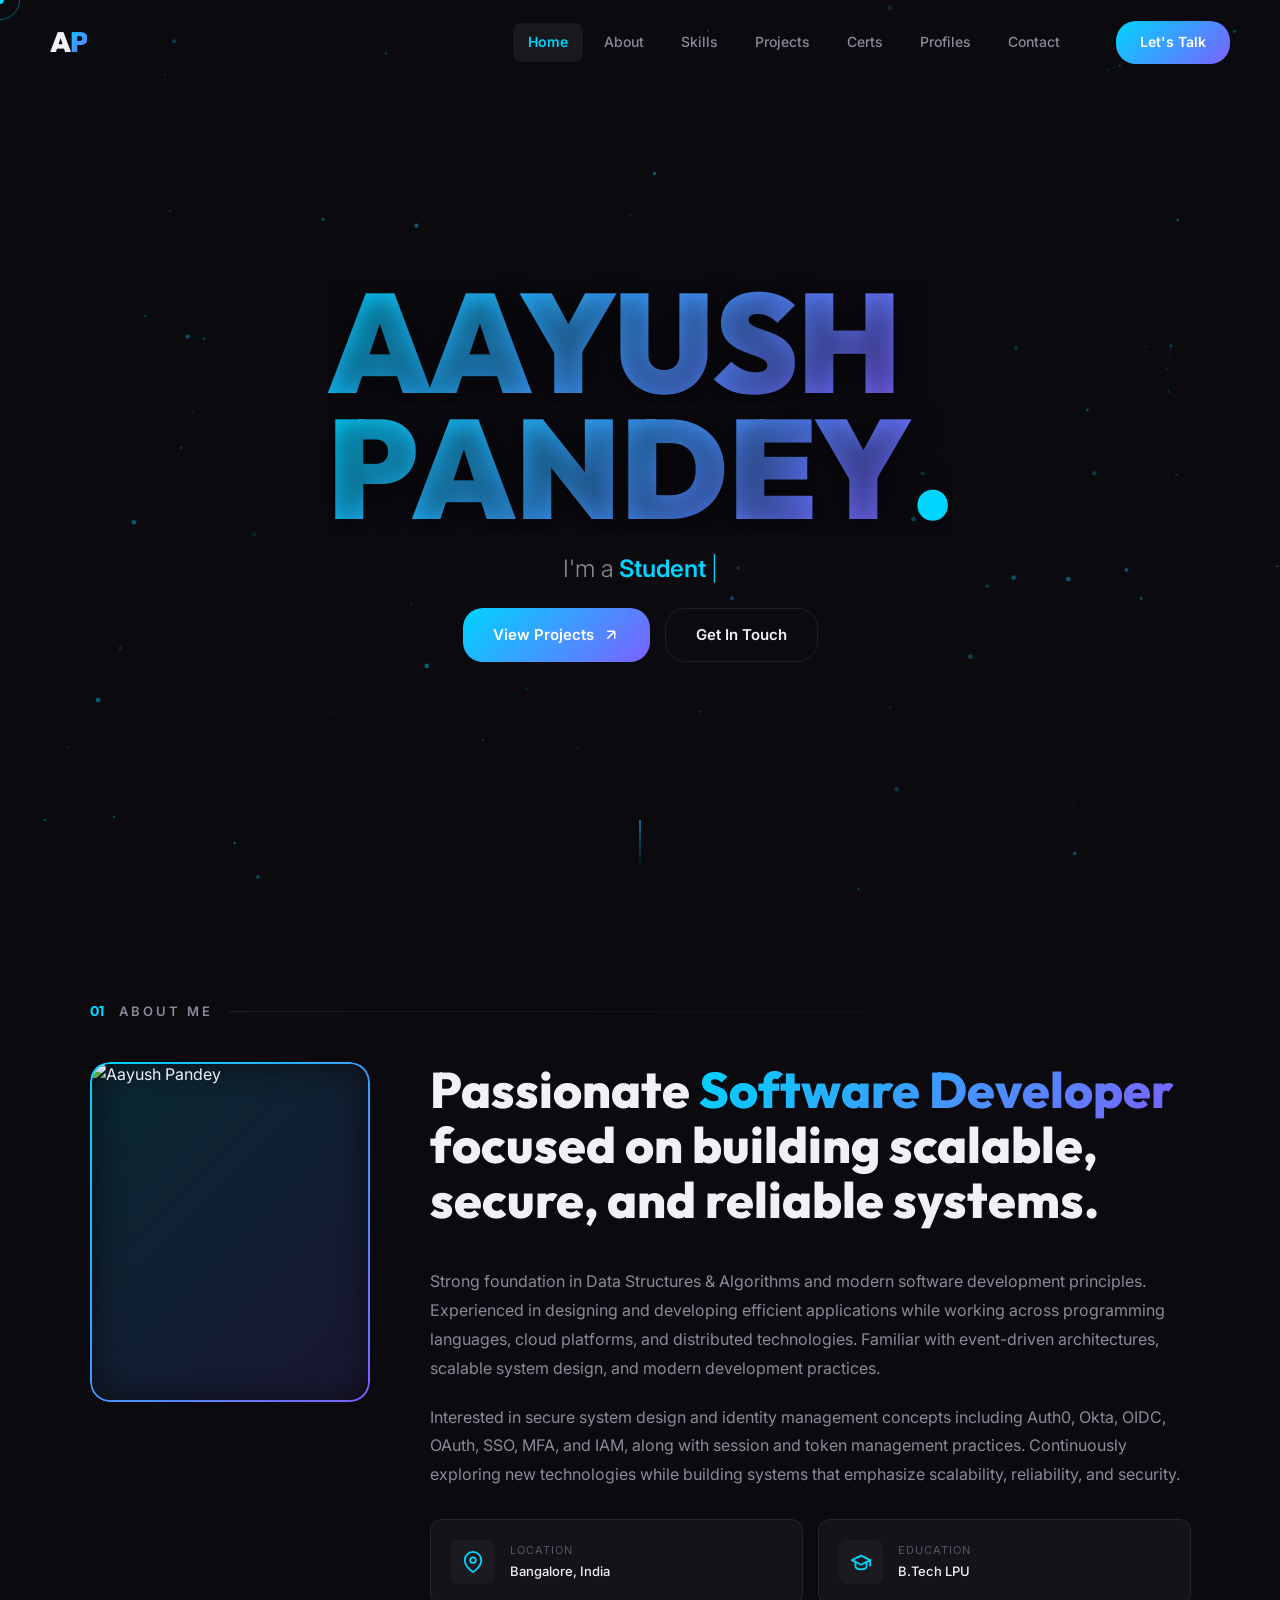
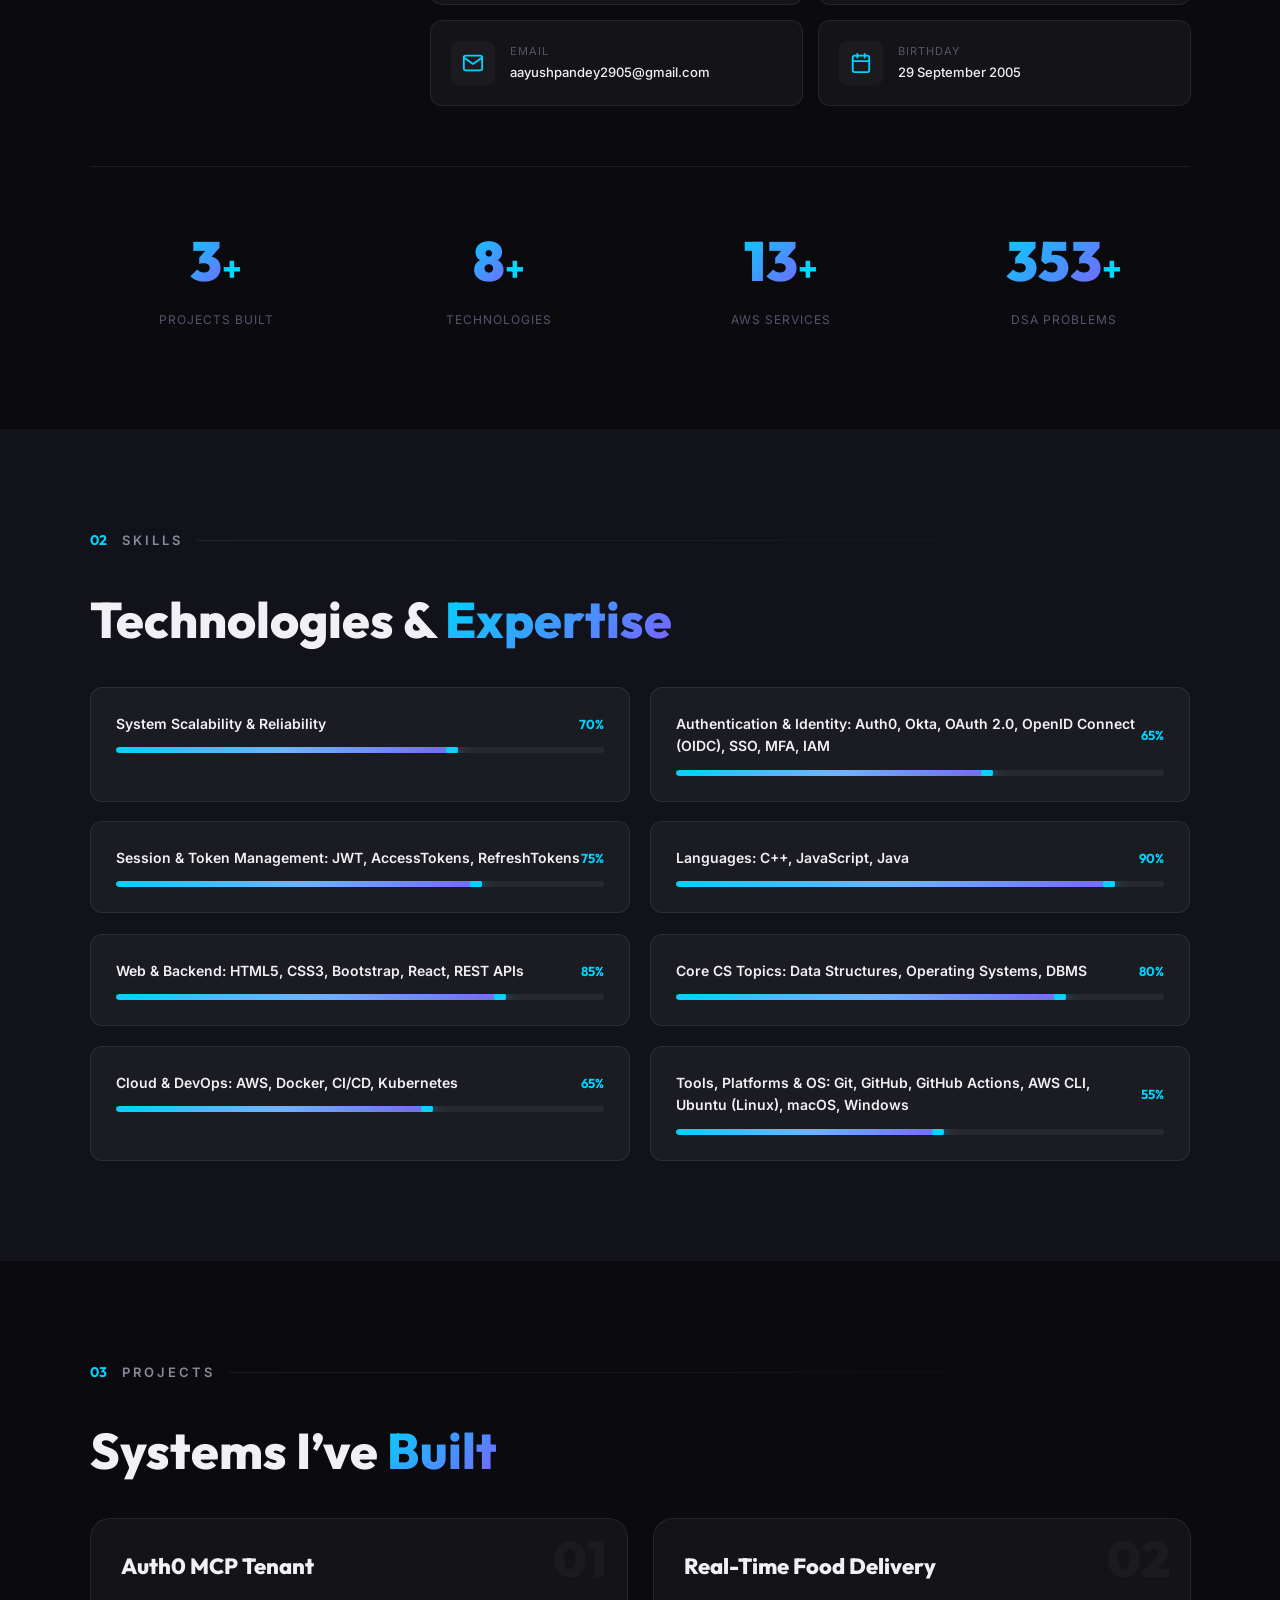
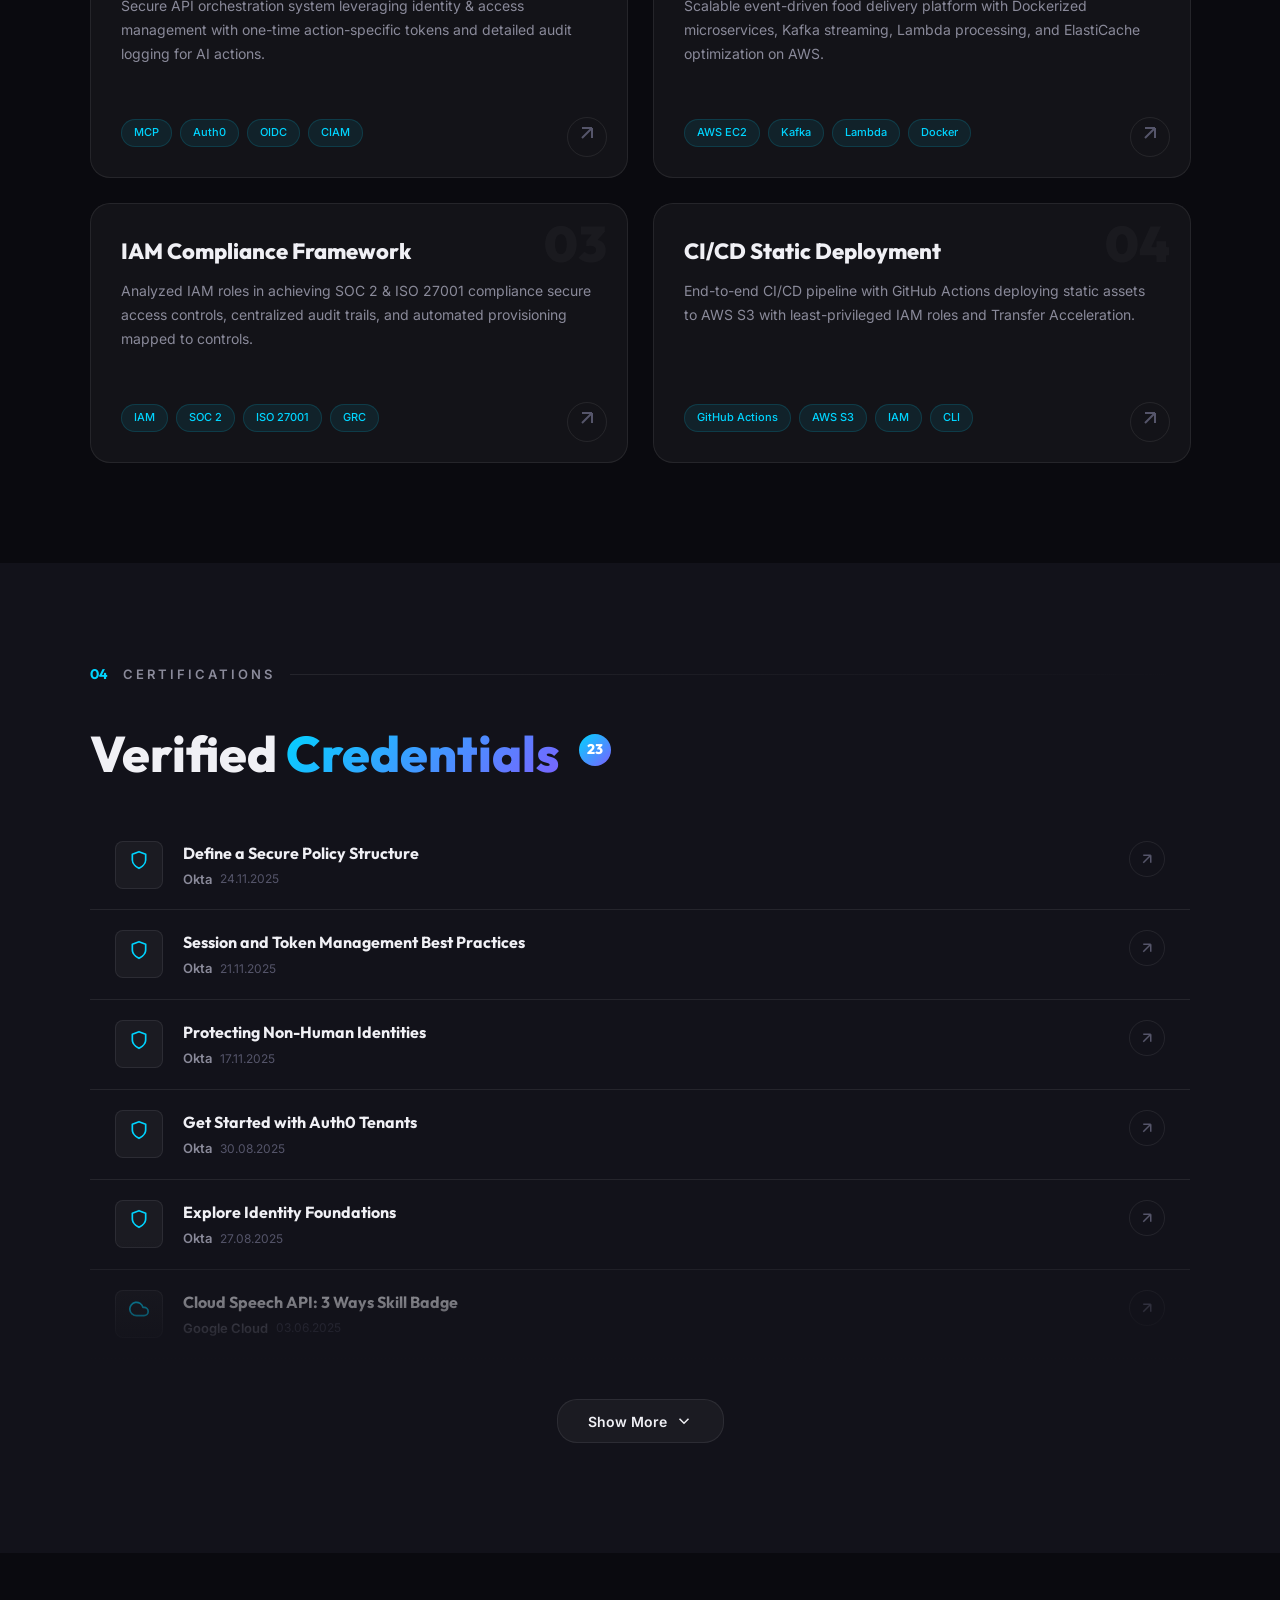
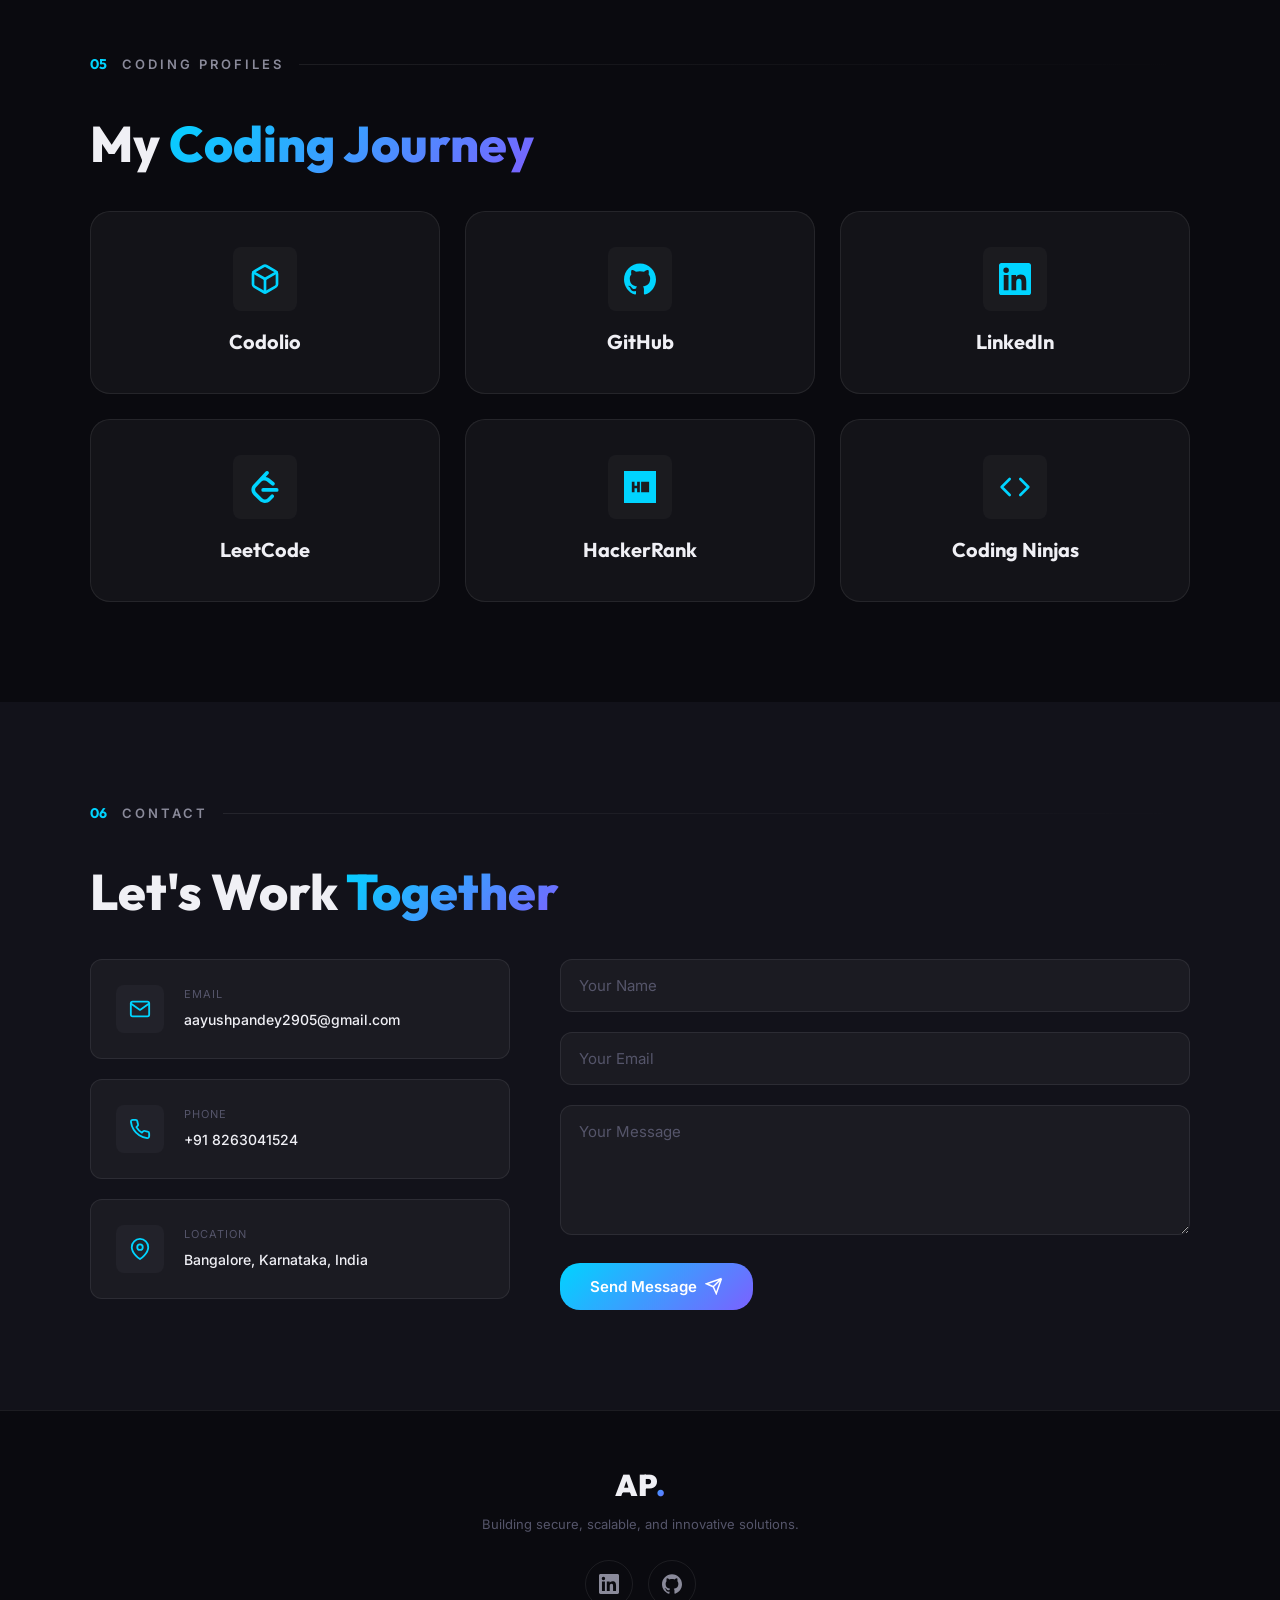
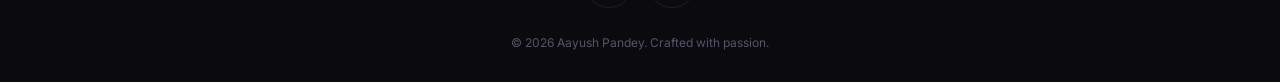
==== commit f8149531: "Index.html" ====
--- a/index.html
+++ b/index.html
@@ -249,12 +249,12 @@
               <span class="stat-label">Technologies</span>
             </div>
             <div class="stat-item reveal">
-              <span class="stat-number" data-count="3">0</span
+              <span class="stat-number" data-count="15">0</span
               ><span class="stat-plus">+</span>
               <span class="stat-label">AWS Services</span>
             </div>
             <div class="stat-item reveal">
-              <span class="stat-number" data-count="500">0</span
+              <span class="stat-number" data-count="400">0</span
               ><span class="stat-plus">+</span>
               <span class="stat-label">DSA Problems</span>
             </div>
--- a/assets/css/style.css
+++ b/assets/css/style.css
@@ -537,6 +537,11 @@
   text-shadow: 0 4px 30px rgba(0, 0, 0, 0.5);
 }
 
+/* Make hero name interactive */
+.word {
+  cursor: pointer;
+}
+
 .title-line {
   display: block;
   overflow: hidden;
@@ -1192,7 +1197,6 @@
 /* ==================================
    CERTIFICATIONS SECTION
 ================================== */
-
 .certifications {
   background: var(--bg-secondary);
 }
@@ -1256,10 +1260,11 @@
   pointer-events: none;
   opacity: 1;
   transition: opacity 0.5s ease;
-}
-
-.cert-timeline.expanded .cert-card {
-  display: flex !important;
+  z-index: 1;
+}
+
+.cert-timeline.expanded::after {
+  opacity: 0;
 }
 
 /* Card */
@@ -1289,7 +1294,8 @@
   transition: height var(--transition-smooth);
 }
 
-.cert-card:hover::before {
+.cert-card:hover::before,
+.cert-card.touch-active::before {
   height: 60%;
 }
 
@@ -1308,13 +1314,14 @@
   pointer-events: none;
 }
 
-.cert-card:hover::after {
+.cert-card:hover::after,
+.cert-card.touch-active::after {
   opacity: 1;
 }
 
-.cert-card:hover {
+.cert-card:hover,
+.cert-card.touch-active {
   background: var(--bg-card-hover);
-  border-color: rgba(0, 212, 255, 0.15);
 }
 
 /* Icon */
@@ -1322,6 +1329,7 @@
   width: 48px;
   height: 48px;
   min-width: 48px;
+  flex-shrink: 0;
   display: flex;
   align-items: center;
   justify-content: center;
@@ -1334,9 +1342,8 @@
     transform var(--transition-fast);
 }
 
-.cert-card:hover .cert-icon-wrap {
-  border-color: rgba(0, 212, 255, 0.3);
-  background: rgba(0, 212, 255, 0.08);
+.cert-card:hover .cert-icon-wrap,
+.cert-card.touch-active .cert-icon-wrap {
   transform: scale(1.08);
 }
 
@@ -1366,7 +1373,8 @@
   line-height: 1.5;
 }
 
-.cert-card:hover .cert-title {
+.cert-card:hover .cert-title,
+.cert-card.touch-active .cert-title {
   color: var(--accent-1);
 }
 
@@ -1401,9 +1409,9 @@
   border-radius: 50%;
   border: 1px solid var(--glass-border);
   color: var(--text-muted);
-  position: relative; /* add this */
-  z-index: 5; /* add this */
-  cursor: pointer; /* optional but good */
+  position: relative;
+  z-index: 5;
+  cursor: pointer;
   transition:
     color var(--transition-fast),
     border-color var(--transition-fast),
@@ -1411,7 +1419,8 @@
     transform var(--transition-fast);
 }
 
-.cert-card:hover .cert-link {
+.cert-card:hover .cert-link,
+.cert-card.touch-active .cert-link {
   color: var(--bg-primary);
   background: var(--accent-1);
   border-color: var(--accent-1);
@@ -1422,7 +1431,8 @@
 .cert-toggle-wrap {
   display: flex;
   justify-content: center;
-  margin-top: 3rem;
+  margin-top: 4rem;
+  margin-bottom: 1rem;
 }
 
 .cert-toggle-btn {
@@ -1460,6 +1470,111 @@
 
 .cert-toggle-btn.active .cert-toggle-arrow {
   transform: rotate(180deg);
+}
+
+/* ==================================
+   PROFILES SECTION
+================================== */
+.profiles {
+  background: var(--bg-primary);
+}
+
+.profiles-grid {
+  display: grid;
+  grid-template-columns: repeat(3, 1fr);
+  gap: 2.5rem;
+}
+
+.profile-card {
+  position: relative;
+  background: var(--glass-bg);
+  border: 1px solid var(--glass-border);
+  border-radius: var(--radius-lg);
+  padding: 3.5rem 2.5rem;
+  display: flex;
+  flex-direction: column;
+  align-items: center;
+  justify-content: center;
+  gap: 1.5rem;
+  text-align: center;
+  transition:
+    background var(--transition-smooth),
+    border-color var(--transition-smooth),
+    transform var(--transition-fast);
+  will-change: transform;
+}
+
+.profile-card:hover,
+.profile-card.touch-active {
+  background: var(--bg-card-hover);
+  border-color: rgba(0, 212, 255, 0.25);
+  transform: translateY(-5px);
+}
+
+.profile-icon {
+  width: 64px;
+  height: 64px;
+  display: flex;
+  align-items: center;
+  justify-content: center;
+  border-radius: var(--radius-sm);
+  background: var(--bg-card);
+  color: var(--accent-1);
+  transition:
+    transform var(--transition-smooth),
+    background var(--transition-smooth),
+    color var(--transition-smooth);
+}
+
+.profile-icon svg {
+  width: 32px;
+  height: 32px;
+  transition: transform var(--transition-smooth);
+}
+
+.profile-card:hover .profile-icon,
+.profile-card.touch-active .profile-icon {
+  background: rgba(0, 212, 255, 0.1);
+  transform: scale(1.1);
+}
+
+.profile-name {
+  font-family: var(--font-heading);
+  font-size: 2rem;
+  font-weight: 700;
+  color: var(--text-primary);
+  transition: color var(--transition-fast);
+}
+
+.profile-card:hover .profile-name,
+.profile-card.touch-active .profile-name {
+  color: var(--accent-1);
+}
+
+.profile-arrow {
+  position: absolute;
+  top: 2rem;
+  right: 2rem;
+  width: 40px;
+  height: 40px;
+  display: flex;
+  align-items: center;
+  justify-content: center;
+  border-radius: 50%;
+  border: 1px solid var(--glass-border);
+  color: var(--text-muted);
+  opacity: 0;
+  transform: translate(-10px, 10px);
+  transition: all var(--transition-smooth);
+}
+
+.profile-card:hover .profile-arrow,
+.profile-card.touch-active .profile-arrow {
+  opacity: 1;
+  transform: translate(0, 0);
+  background: var(--accent-1);
+  border-color: var(--accent-1);
+  color: var(--bg-primary);
 }
 
 /* ==================================
@@ -1880,6 +1995,9 @@
     grid-template-columns: 1fr;
     gap: 4rem;
   }
+  .profiles-grid {
+    grid-template-columns: repeat(2, 1fr);
+  }
   .cert-card {
     padding: 1.8rem 2rem;
   }
@@ -2039,6 +2157,26 @@
     padding-top: 4rem;
   }
 
+  .profiles-grid {
+    grid-template-columns: 1fr;
+  }
+
+  .profile-card {
+    flex-direction: row;
+    justify-content: flex-start;
+    padding: 2.5rem;
+  }
+
+  .profile-arrow {
+    top: 50%;
+    transform: translateY(-50%) translateX(-10px);
+  }
+
+  .profile-card:hover .profile-arrow,
+  .profile-card.touch-active .profile-arrow {
+    transform: translateY(-50%) translateX(0);
+  }
+
   .contact-card {
     padding: 2rem;
   }
@@ -2063,8 +2201,9 @@
     height: 32px;
     min-width: 32px;
   }
+
   .cert-timeline {
-    max-height: calc(5 * 140px);
+    max-height: none;
   }
 
   .footer-container {
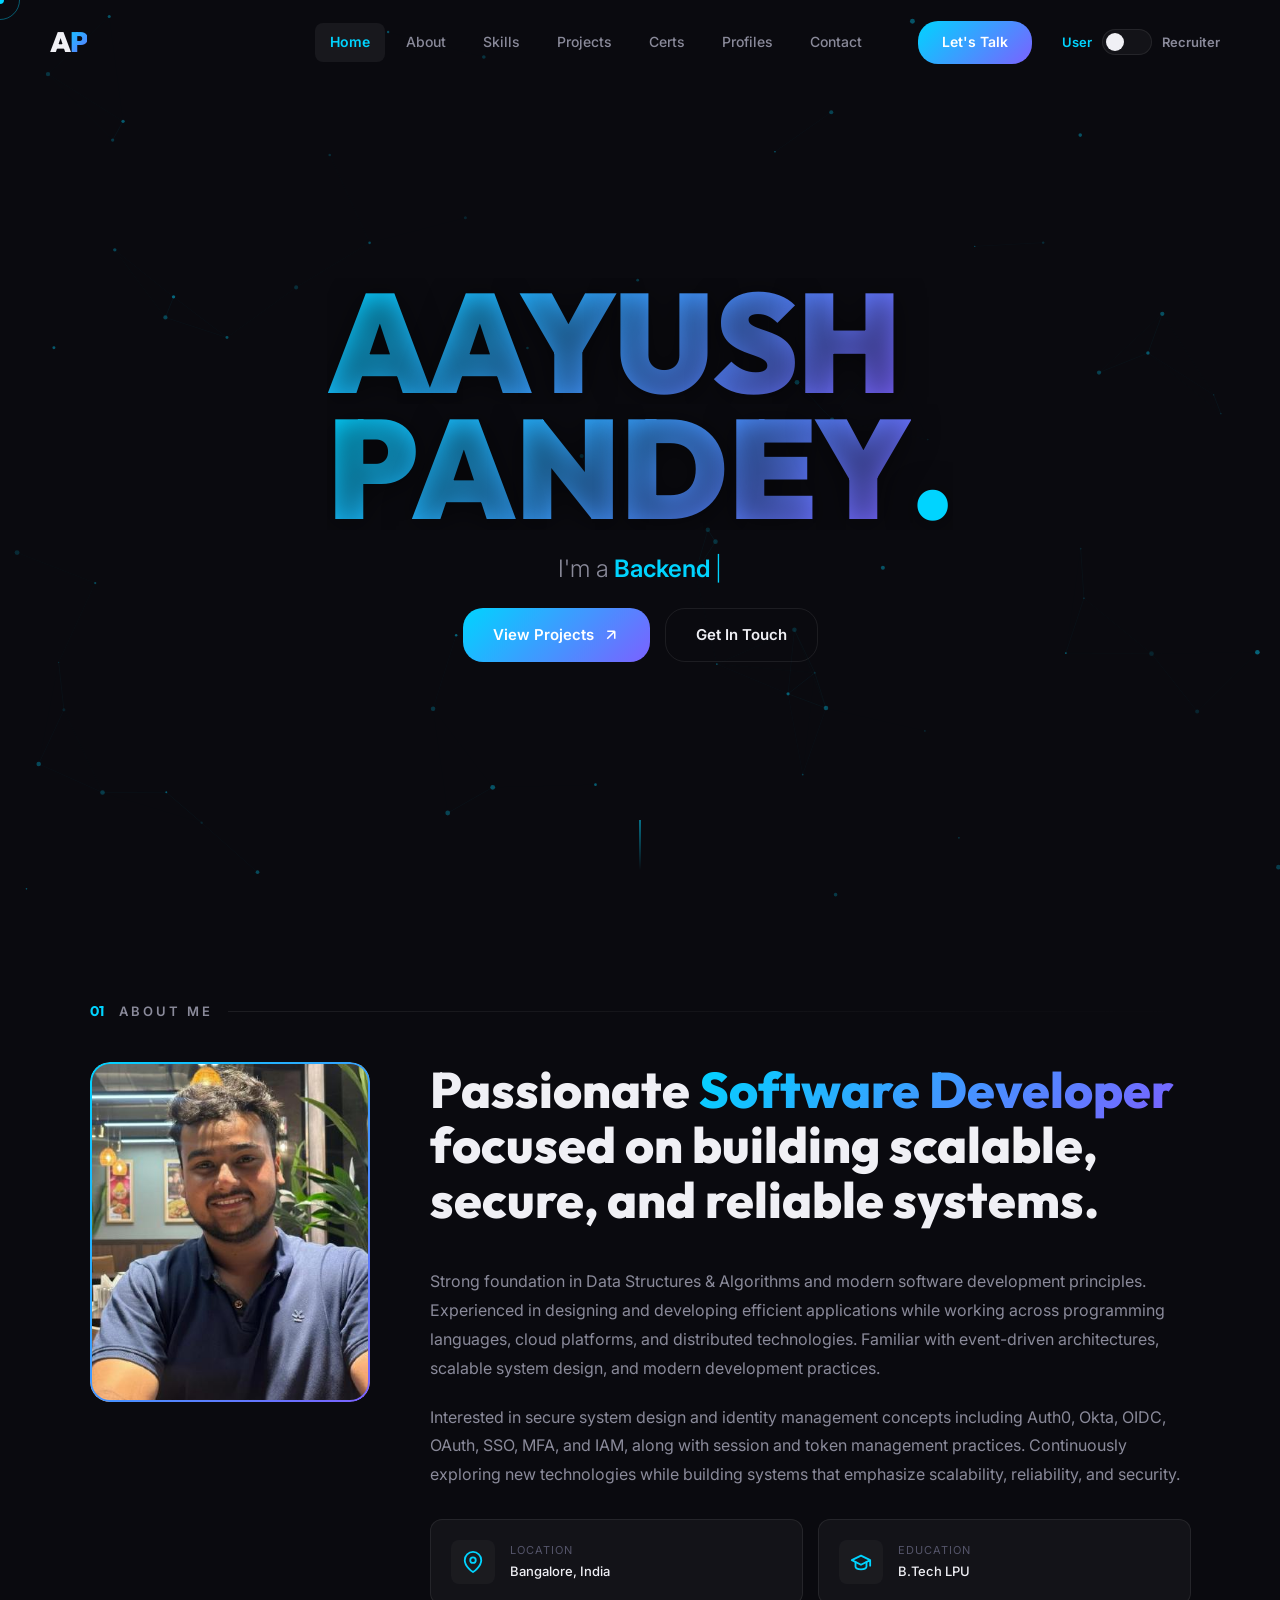
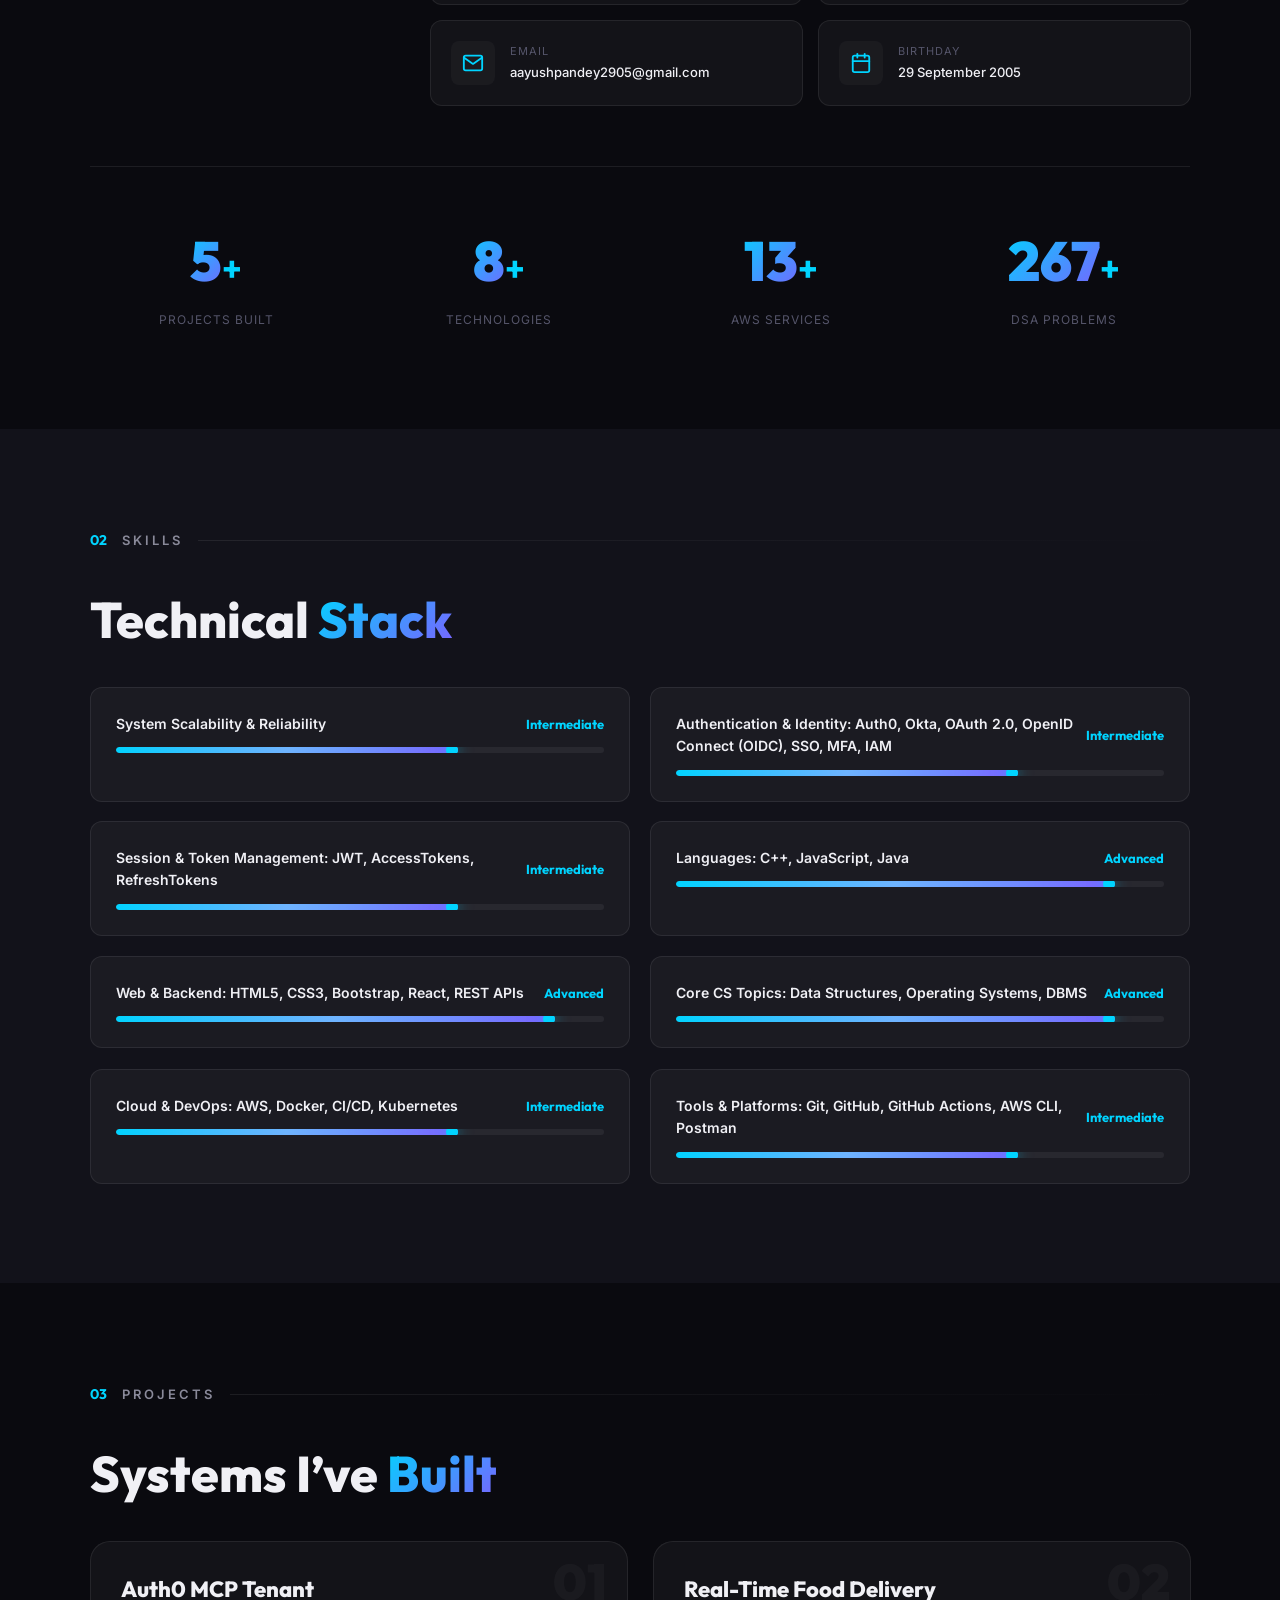
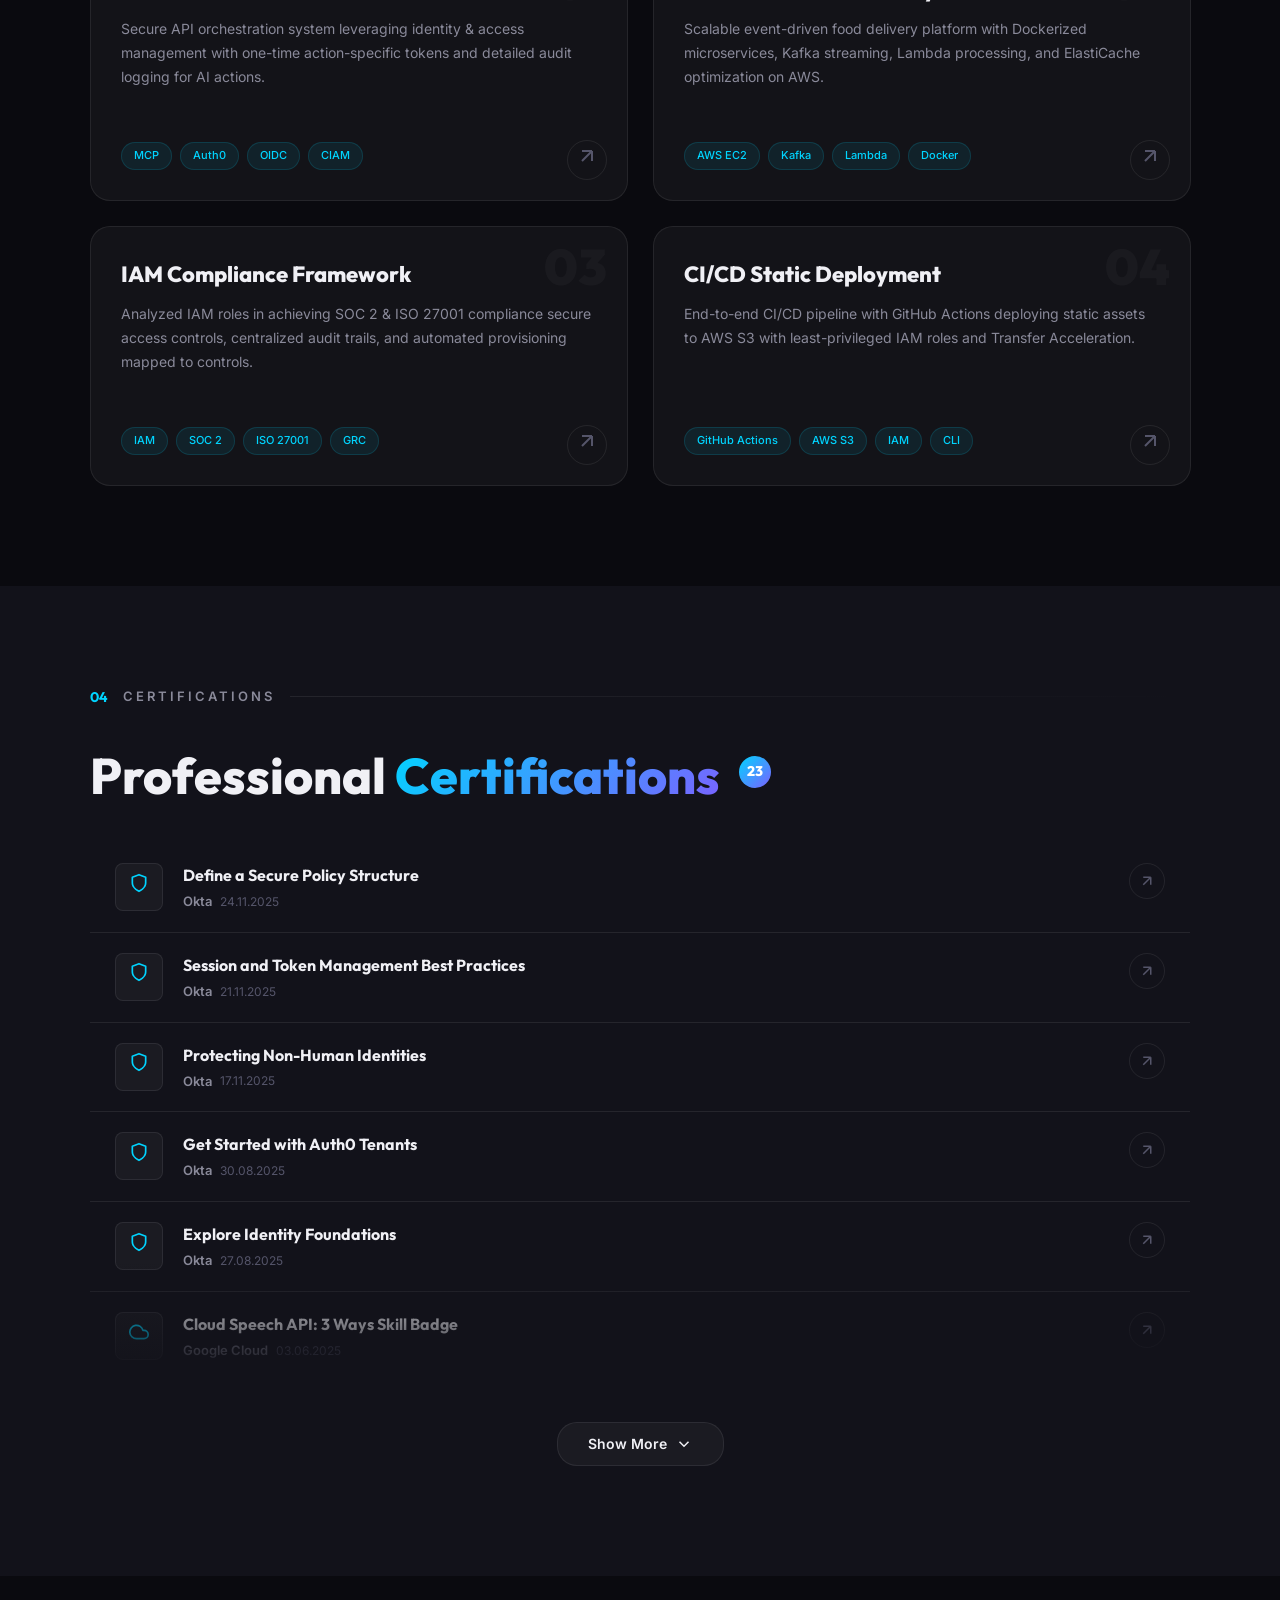
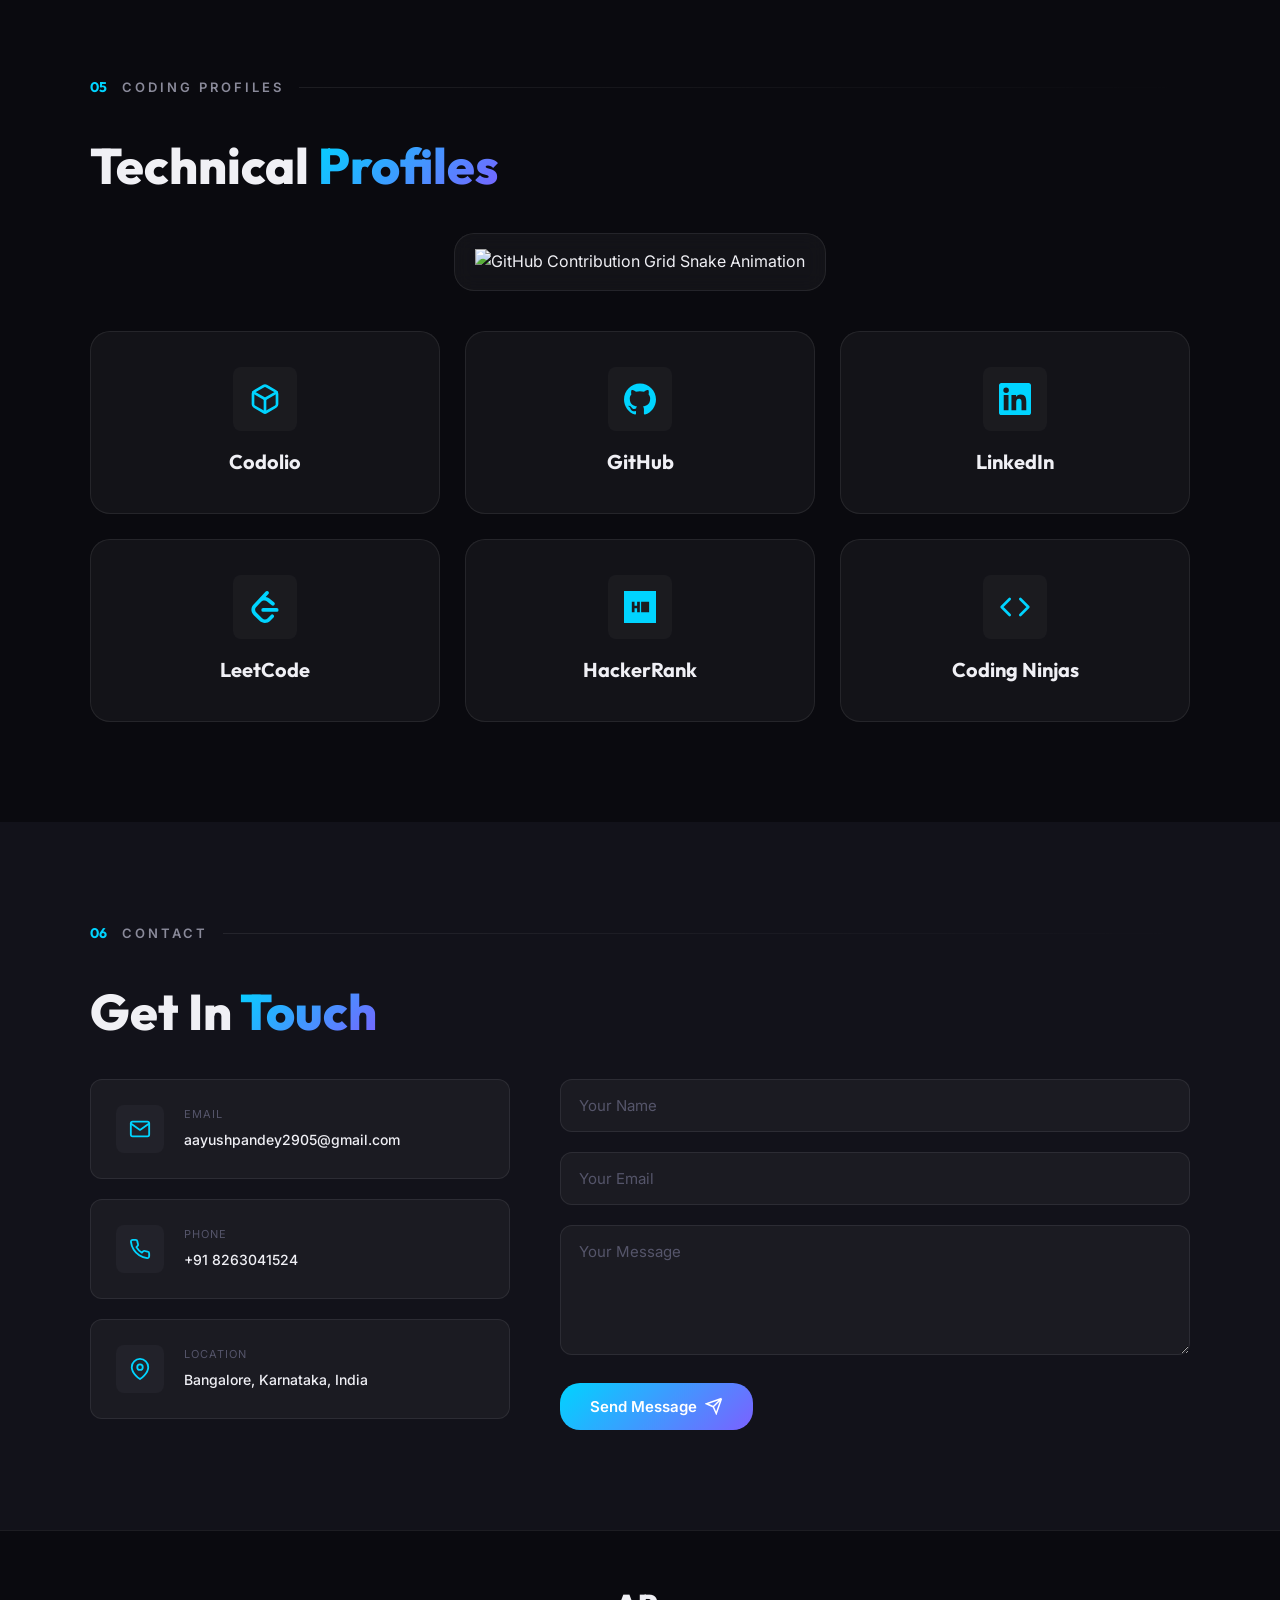
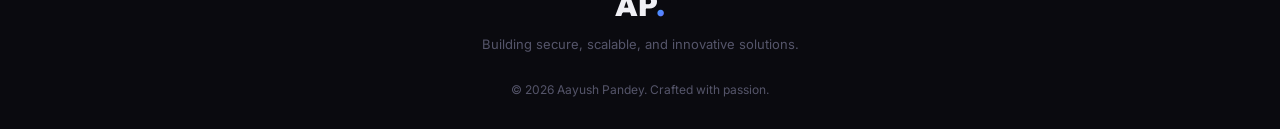
==== commit 3f6e1438: "Personal_Portfolio" ====
--- a/index.html
+++ b/index.html
@@ -1,1167 +1,1132 @@
-<!doctype html>
-<html lang="en">
-  <head>
-
-    <meta charset="UTF-8" />
-    <meta
-      name="viewport"
-      content="width=device-width, initial-scale=1.0, maximum-scale=5.0, user-scalable=yes"
-    />
-    <meta name="apple-mobile-web-app-capable" content="yes" />
-    <meta
-      name="apple-mobile-web-app-status-bar-style"
-      content="black-translucent"
-    />
-    <meta name="theme-color" content="#0a0a0f" />
-    <meta name="format-detection" content="telephone=no" />
-
-    <title>Aayush Pandey</title>
-    <meta
-      name="description"
-      content="Aayush Pandey Computer Science student skilled in cloud-native development, distributed systems, and identity management. Building secure, scalable solutions."
-    />
-
-    <!-- Favicons -->
-    <link rel="icon" type="image/png" sizes="32x32" href="assets/img/favicon.png">
-    <link rel="apple-touch-icon" href="assets/img/apple-touch-icon.png">
-
-
-    <link rel="preconnect" href="https://fonts.googleapis.com" />
-    <link rel="preconnect" href="https://fonts.gstatic.com" crossorigin />
-    <link
-      href="https://fonts.googleapis.com/css2?family=Inter:wght@300;400;500;600;700&family=Outfit:wght@700;800;900&display=swap"
-      rel="stylesheet"
-    />
-    <link rel="stylesheet" href="assets/css/style.css" />
-  </head>
-  <body>
-    <!-- Preloader -->
-    <div class="preloader" id="preloader">
-      <div class="preloader-inner">
-        <div class="preloader-ring"></div>
-        <span class="preloader-text">AP</span>
-      </div>
-    </div>
-
-    <!-- Custom Cursor (desktop only, hidden on mobile via CSS) -->
-    <div class="cursor-dot" id="cursor-dot"></div>
-    <div class="cursor-ring" id="cursor-ring"></div>
-
-    <!-- Scroll Progress Bar -->
-    <div class="scroll-progress" id="scroll-progress"></div>
-
-    <!-- Ripple container -->
-    <div class="ripple-container" id="ripple-container"></div>
-
-    <!-- Header -->
-    <header class="header" id="header">
-      <a href="#hero" class="logo" data-magnetic>
-        <span class="logo-text">A</span><span class="logo-accent">P</span>
-      </a>
-
-      <div class="hamburger" id="hamburger" data-magnetic>
-        <span class="line"></span>
-        <span class="line"></span>
-        <span class="line"></span>
-      </div>
-
-      <nav class="nav-container" id="nav-container">
-        <div class="nav-links">
-          <a href="#hero" class="nav-link" data-magnetic data-text="Home"
-            >Home</a
-          >
-          <a href="#about" class="nav-link" data-magnetic data-text="About"
-            >About</a
-          >
-          <a href="#skills" class="nav-link" data-magnetic data-text="Skills"
-            >Skills</a
-          >
-          <a
-            href="#projects"
-            class="nav-link"
-            data-magnetic
-            data-text="Projects"
-            >Projects</a
-          >
-          <a
-            href="#certifications"
-            class="nav-link"
-            data-magnetic
-            data-text="Certs"
-            >Certs</a
-          >
-          <a
-            href="#profiles"
-            class="nav-link"
-            data-magnetic
-            data-text="Profiles"
-            >Profiles</a
-          >
-          <a href="#contact" class="nav-link" data-magnetic data-text="Contact"
-            >Contact</a
-          >
-        </div>
-        <a
-          href="mailto:aayushpandey2905@gmail.com"
-          class="btn-cta"
-          data-magnetic
-          >Let's Talk</a
-        >
-      </nav>
-    </header>
-
-    <main>
-      <!-- ============ HERO SECTION ============ -->
-      <section class="hero" id="hero">
-        <canvas class="particles-canvas" id="particles-canvas"></canvas>
-
-          <div class="hero-title-wrap reveal">
-            <h1 class="hero-title">
-              <span class="title-line line-1">
-                <span class="word" data-scramble>Aayush</span>
-              </span>
-              <span class="title-line line-2">
-                <span class="word" data-scramble>Pandey</span
-                ><span class="title-accent">.</span>
-              </span>
-            </h1>
-          </div>
-
-          <div class="hero-subtitle reveal">
-            <span class="subtitle-static">I'm a </span>
-            <span class="typed-text" id="typed-text"></span>
-            <span class="typed-cursor">|</span>
-          </div>
-
-          <div class="hero-cta reveal">
-            <a href="#projects" class="btn-primary" data-magnetic>
-              <span>View Projects</span>
-              <svg
-                width="18"
-                height="18"
-                viewBox="0 0 24 24"
-                fill="none"
-                stroke="currentColor"
-                stroke-width="2"
-              >
-                <path d="M7 17L17 7M17 7H7M17 7V17" />
-              </svg>
-            </a>
-            <a href="#contact" class="btn-outline" data-magnetic>
-              <span>Get In Touch</span>
-            </a>
-          </div>
-        </div>
-
-        <div class="hero-scroll-indicator">
-          <div class="scroll-line"></div>
-        </div>
-      </section>
-
-
-      <!-- ============ ABOUT SECTION ============ -->
-      <section class="section about" id="about">
-        <div class="section-container">
-          <div class="section-label reveal">
-            <span class="label-number">01</span>
-            <span class="label-text">About Me</span>
-            <span class="label-line"></span>
-          </div>
-
-          <div class="about-grid">
-            <!-- About Photo Column -->
-            <div class="about-photo-col reveal">
-              <div class="about-photo-wrapper" data-tilt>
-                <img
-                  src="assets/img/aayush.png"
-                  alt="Aayush Pandey"
-                  class="about-photo"
-                  loading="lazy"
-                />
-                <div class="about-photo-border"></div>
-                <div class="about-photo-glow"></div>
-              </div>
-              <!-- <div class="about-photo-tag"> -->
-                <!-- <div class="badge-dot"></div> -->
-                <!-- <span>Aayush Pandey</span> -->
-              <!-- </div> -->
-            </div>
-
-            <!-- About Text Column -->
-            <div class="about-text-col">
-              <h2 class="section-heading reveal">
-                Passionate
-                <span class="text-gradient">Software Developer</span> focused on building scalable, secure, and reliable systems.
-              </h2>
-              <p class="reveal">
-                Strong foundation in Data Structures & Algorithms and modern software development principles. 
-                Experienced in designing and developing efficient applications while working across programming languages, 
-                cloud platforms, and distributed technologies. Familiar with event-driven architectures, scalable system design, and modern development practices.
-              </p>
-              <p class="reveal">
-                Interested in secure system design and identity management concepts including Auth0, Okta, OIDC, OAuth, SSO, MFA, and IAM, 
-                along with session and token management practices. Continuously exploring new technologies while building systems that emphasize scalability, reliability, and security.
-              </p>
-
-              <div class="about-details">
-                <div class="detail-card reveal" data-tilt>
-                  <div class="detail-icon"><svg width="22" height="22" viewBox="0 0 24 24" fill="none" stroke="currentColor" stroke-width="2" stroke-linecap="round" stroke-linejoin="round"><path d="M21 10c0 7-9 13-9 13s-9-6-9-13a9 9 0 0 1 18 0z"/><circle cx="12" cy="10" r="3"/></svg></div>
-                  <div class="detail-info">
-                    <span class="detail-label">Location</span>
-                    <span class="detail-value">Bangalore, India</span>
-                  </div>
-                </div>
-                <div class="detail-card reveal" data-tilt>
-                  <div class="detail-icon"><svg width="22" height="22" viewBox="0 0 24 24" fill="none" stroke="currentColor" stroke-width="2" stroke-linecap="round" stroke-linejoin="round"><path d="M22 10v6M2 10l10-5 10 5-10 5z"/><path d="M6 12v5c0 2 3 3 6 3s6-1 6-3v-5"/></svg></div>
-                  <div class="detail-info">
-                    <span class="detail-label">Education</span>
-                    <span class="detail-value">B.Tech    LPU</span>
-                  </div>
-                </div>
-                <div class="detail-card reveal" data-tilt>
-                  <div class="detail-icon"><svg width="22" height="22" viewBox="0 0 24 24" fill="none" stroke="currentColor" stroke-width="2" stroke-linecap="round" stroke-linejoin="round"><path d="M4 4h16c1.1 0 2 .9 2 2v12c0 1.1-.9 2-2 2H4c-1.1 0-2-.9-2-2V6c0-1.1.9-2 2-2z"/><polyline points="22,6 12,13 2,6"/></svg></div>
-                  <div class="detail-info">
-                    <span class="detail-label">Email</span>
-                    <span class="detail-value">aayushpandey2905@gmail.com</span>
-                  </div>
-                </div>
-                <div class="detail-card reveal" data-tilt>
-                  <div class="detail-icon"><svg width="22" height="22" viewBox="0 0 24 24" fill="none" stroke="currentColor" stroke-width="2" stroke-linecap="round" stroke-linejoin="round"><rect x="3" y="4" width="18" height="18" rx="2" ry="2"/><line x1="16" y1="2" x2="16" y2="6"/><line x1="8" y1="2" x2="8" y2="6"/><line x1="3" y1="10" x2="21" y2="10"/></svg></div>
-                  <div class="detail-info">
-                    <span class="detail-label">Birthday</span>
-                    <span class="detail-value">29 September 2005</span>
-                  </div>
-                </div>
-              </div>
-            </div>
-          </div>
-
-          <!-- Stats -->
-          <div class="stats-row">
-            <div class="stat-item reveal">
-              <span class="stat-number" data-count="4">0</span
-              ><span class="stat-plus">+</span>
-              <span class="stat-label">Projects Built</span>
-            </div>
-            <div class="stat-item reveal">
-              <span class="stat-number" data-count="10">0</span
-              ><span class="stat-plus">+</span>
-              <span class="stat-label">Technologies</span>
-            </div>
-            <div class="stat-item reveal">
-              <span class="stat-number" data-count="15">0</span
-              ><span class="stat-plus">+</span>
-              <span class="stat-label">AWS Services</span>
-            </div>
-            <div class="stat-item reveal">
-              <span class="stat-number" data-count="400">0</span
-              ><span class="stat-plus">+</span>
-              <span class="stat-label">DSA Problems</span>
-            </div>
-          </div>
-        </div>
-      </section>
-
-      <!-- ============ SKILLS SECTION ============ -->
-      <section class="section skills" id="skills">
-        <div class="section-container">
-          <div class="section-label reveal">
-            <span class="label-number">02</span>
-            <span class="label-text">Skills</span>
-            <span class="label-line"></span>
-          </div>
-
-          <h2 class="section-heading reveal">
-            Technologies & <span class="text-gradient">Expertise</span>
-          </h2>
-
-          <div class="skills-grid">
-            <div class="skill-card reveal" data-tilt>
-              <div class="skill-header">
-                <span class="skill-name">System Scalability & Reliability</span>
-                <span class="skill-percent">70%</span>
-              </div>
-              <div class="skill-bar">
-                <div class="skill-fill" data-width="70"></div>
-              </div>
-            </div>
-
-            <div class="skill-card reveal" data-tilt>
-              <div class="skill-header">
-                <span class="skill-name">Authentication & Identity: Auth0, Okta, OAuth 2.0, OpenID Connect (OIDC), SSO, MFA, IAM</span>
-                <span class="skill-percent">65%</span>
-              </div>
-              <div class="skill-bar">
-                <div class="skill-fill" data-width="65"></div>
-              </div>
-            </div>
-
-            <div class="skill-card reveal" data-tilt>
-              <div class="skill-header">
-                <span class="skill-name">Session & Token Management: JWT, AccessTokens, RefreshTokens</span>
-                <span class="skill-percent">75%</span>
-              </div>
-              <div class="skill-bar">
-                <div class="skill-fill" data-width="75"></div>
-              </div>
-            </div>
-
-            <div class="skill-card reveal" data-tilt>
-              <div class="skill-header">
-                <span class="skill-name">Languages: C++, JavaScript, Java</span>
-                <span class="skill-percent">90%</span>
-              </div>
-              <div class="skill-bar">
-                <div class="skill-fill" data-width="90"></div>
-              </div>
-            </div>
-
-            <div class="skill-card reveal" data-tilt>
-              <div class="skill-header">
-                <span class="skill-name">Web & Backend: HTML5, CSS3, Bootstrap, React, REST APIs</span>
-                <span class="skill-percent">85%</span>
-              </div>
-              <div class="skill-bar">
-                <div class="skill-fill" data-width="80"></div>
-              </div>
-            </div>
-
-            <div class="skill-card reveal" data-tilt>
-              <div class="skill-header">
-                <span class="skill-name">Core CS Topics: Data Structures, Operating Systems, DBMS</span>
-                <span class="skill-percent">80%</span>
-              </div>
-              <div class="skill-bar">
-                <div class="skill-fill" data-width="80"></div>
-              </div>
-            </div>
-
-            <div class="skill-card reveal" data-tilt>
-              <div class="skill-header">
-                <span class="skill-name">Cloud & DevOps: AWS, Docker, CI/CD, Kubernetes</span>
-                <span class="skill-percent">65%</span>
-              </div>
-              <div class="skill-bar">
-                <div class="skill-fill" data-width="65"></div>
-              </div>
-            </div>
-
-            <div class="skill-card reveal" data-tilt>
-              <div class="skill-header">
-                <span class="skill-name">Tools, Platforms & OS: Git, GitHub, GitHub Actions, AWS CLI, Ubuntu (Linux), macOS, Windows</span>
-                <span class="skill-percent">55%</span>
-              </div>
-              <div class="skill-bar">
-                <div class="skill-fill" data-width="55"></div>
-              </div>
-            </div>
-
-          </div>
-        </div>
-      </section>
-
-      <!-- ============ PROJECTS SECTION ============ -->
-      <section class="section projects" id="projects">
-        <div class="section-container">
-          <div class="section-label reveal">
-            <span class="label-number">03</span>
-            <span class="label-text">Projects</span>
-            <span class="label-line"></span>
-          </div>
-
-          <h2 class="section-heading reveal">
-            Systems I’ve <span class="text-gradient">Built</span>
-          </h2>
-
-          <div class="projects-grid">
-
-            <!-- Project 1 -->
-            <div class="project-card reveal" data-tilt>
-              <div class="project-number">01</div>
-              <div class="project-content">
-                <h3 class="project-title">Auth0 MCP Tenant</h3>
-                <p class="project-desc">
-                  Secure API orchestration system leveraging identity & access
-                  management with one-time action-specific tokens and detailed
-                  audit logging for AI actions.
-                </p>
-                <div class="project-tech">
-                  <span>MCP</span><span>Auth0</span><span>OIDC</span
-                  ><span>CIAM</span>
-                </div>
-              </div>
-          
-              <div class="project-arrow">
-                <a href="https://github.com/AayushPandey05/Auth0-MCP-Tenant" target="_blank" rel="noopener noreferrer">
-                  <svg
-                    width="24"
-                    height="24"
-                    viewBox="0 0 24 24"
-                    fill="none"
-                    stroke="currentColor"
-                    stroke-width="2"
-                  >
-                    <path d="M7 17L17 7M17 7H7M17 7V17" />
-                  </svg>
-                </a>
-              </div>
-            </div>
-
-            <!-- Project 2 -->
-            <div class="project-card reveal" data-tilt>
-              <div class="project-number">02</div>
-              <div class="project-content">
-                <h3 class="project-title">Real-Time Food Delivery</h3>
-                <p class="project-desc">
-                  Scalable event-driven food delivery platform with Dockerized
-                  microservices, Kafka streaming, Lambda processing, and
-                  ElastiCache optimization on AWS.
-                </p>
-                <div class="project-tech">
-                  <span>AWS EC2</span><span>Kafka</span><span>Lambda</span
-                  ><span>Docker</span>
-                </div>
-              </div>
-          
-              <div class="project-arrow">
-                <a href="https://github.com/AayushPandey05/Real-Time-Food-Delivery-System-Using-AWS-Cloud-Services" target="_blank" rel="noopener noreferrer">
-                  <svg
-                    width="24"
-                    height="24"
-                    viewBox="0 0 24 24"
-                    fill="none"
-                    stroke="currentColor"
-                    stroke-width="2"
-                  >
-                    <path d="M7 17L17 7M17 7H7M17 7V17" />
-                  </svg>
-                </a>
-              </div>
-            </div>
-
-            <!-- Project 3 -->
-            <div class="project-card reveal" data-tilt>
-              <div class="project-number">03</div>
-              <div class="project-content">
-                <h3 class="project-title">IAM Compliance Framework</h3>
-                <p class="project-desc">
-                  Analyzed IAM roles in achieving SOC 2 & ISO 27001 compliance   
-                  secure access controls, centralized audit trails, and
-                  automated provisioning mapped to controls.
-                </p>
-                <div class="project-tech">
-                  <span>IAM</span><span>SOC 2</span><span>ISO 27001</span
-                  ><span>GRC</span>
-                </div>
-              </div>
-          
-              <div class="project-arrow">
-                <a href="https://github.com/AayushPandey05/IAM-and-Compliance-" target="_blank" rel="noopener noreferrer">
-                  <svg
-                    width="24"
-                    height="24"
-                    viewBox="0 0 24 24"
-                    fill="none"
-                    stroke="currentColor"
-                    stroke-width="2"
-                  >
-                    <path d="M7 17L17 7M17 7H7M17 7V17" />
-                  </svg>
-                </a>
-              </div>
-            </div>
-
-        <!-- Project 4 -->
-        <div class="project-card reveal" data-tilt>
-          <div class="project-number">04</div>
-          <div class="project-content">
-            <h3 class="project-title">CI/CD Static Deployment</h3>
-            <p class="project-desc">
-              End-to-end CI/CD pipeline with GitHub Actions deploying static
-              assets to AWS S3 with least-privileged IAM roles and Transfer
-              Acceleration.
-            </p>
-            <div class="project-tech">
-              <span>GitHub Actions</span><span>AWS S3</span><span>IAM</span
-              ><span>CLI</span>
-            </div>
-          </div>
-      
-          <div class="project-arrow">
-            <a href="https://github.com/AayushPandey05/DevOps-Project" target="_blank" rel="noopener noreferrer">
-              <svg
-                width="24"
-                height="24"
-                viewBox="0 0 24 24"
-                fill="none"
-                stroke="currentColor"
-                stroke-width="2"
-              >
-                <path d="M7 17L17 7M17 7H7M17 7V17" />
-              </svg>
-            </a>
-          </div>
-        </div>
-          </div>
-        </div>
-      </section>
-
-      <!-- ============ CERTIFICATIONS SECTION ============ -->
-      <section class="section certifications" id="certifications">
-        <div class="section-container">
-          <div class="section-label reveal">
-            <span class="label-number">04</span>
-            <span class="label-text">Certifications</span>
-            <span class="label-line"></span>
-          </div>
-
-          <h2 class="section-heading reveal">
-            Verified <span class="text-gradient">Credentials</span>
-            <span class="cert-count-badge">23</span>
-          </h2>
-
-          <div class="cert-timeline" id="cert-timeline">
-
-            <!-- Okta Define a Secure Policy Structure -->
-            <div class="cert-card reveal" data-tilt>
-              <div class="cert-icon-wrap">
-                <span class="cert-icon"><svg width="20" height="20" viewBox="0 0 24 24" fill="none" stroke="currentColor" stroke-width="2" stroke-linecap="round" stroke-linejoin="round"><path d="M12 22s8-4 8-10V5l-8-3-8 3v7c0 6 8 10 8 10z"/></svg></span>
-              </div>
-              <div class="cert-body">
-                <h3 class="cert-title">Define a Secure Policy Structure</h3>
-                <div class="cert-meta">
-                  <span class="cert-issuer">Okta</span>
-                  <span class="cert-date">24.11.2025</span>
-                </div>
-              </div>
-              <a href="https://www.credly.com/badges/9d46638c-d758-406e-a324-7a5f0d10f80b" class="cert-link" target="_blank" rel="noopener noreferrer" aria-label="View certificate">
-                <svg width="18" height="18" viewBox="0 0 24 24" fill="none" stroke="currentColor" stroke-width="2"><path d="M7 17L17 7M17 7H7M17 7V17"/></svg>
-              </a>
-            </div>
-
-            <!-- Okta Session and Token Management -->
-            <div class="cert-card reveal" data-tilt>
-              <div class="cert-icon-wrap">
-                <span class="cert-icon"><svg width="20" height="20" viewBox="0 0 24 24" fill="none" stroke="currentColor" stroke-width="2" stroke-linecap="round" stroke-linejoin="round"><path d="M12 22s8-4 8-10V5l-8-3-8 3v7c0 6 8 10 8 10z"/></svg></span>
-              </div>
-              <div class="cert-body">
-                <h3 class="cert-title">Session and Token Management Best Practices</h3>
-                <div class="cert-meta">
-                  <span class="cert-issuer">Okta</span>
-                  <span class="cert-date">21.11.2025</span>
-                </div>
-              </div>
-              <a href="https://www.credly.com/badges/43359a35-8512-45cc-9b52-fe0d94d3f4c0" class="cert-link" target="_blank" rel="noopener noreferrer" aria-label="View certificate">
-                <svg width="18" height="18" viewBox="0 0 24 24" fill="none" stroke="currentColor" stroke-width="2"><path d="M7 17L17 7M17 7H7M17 7V17"/></svg>
-              </a>
-            </div>
-
-            <!-- Okta  Protecting Non-Human Identities -->
-            <div class="cert-card reveal" data-tilt>
-              <div class="cert-icon-wrap">
-                <span class="cert-icon"><svg width="20" height="20" viewBox="0 0 24 24" fill="none" stroke="currentColor" stroke-width="2" stroke-linecap="round" stroke-linejoin="round"><path d="M12 22s8-4 8-10V5l-8-3-8 3v7c0 6 8 10 8 10z"/></svg></span>
-              </div>
-              <div class="cert-body">
-                <h3 class="cert-title">Protecting Non-Human Identities</h3>
-                <div class="cert-meta">
-                  <span class="cert-issuer">Okta</span>
-                  <span class="cert-date">17.11.2025</span>
-                </div>
-              </div>
-              <a href="https://www.credly.com/badges/09f99f5a-1c14-4a75-ac81-7e2d5a57adf6/public_url" class="cert-link" target="_blank" rel="noopener noreferrer" aria-label="View certificate">
-                <svg width="18" height="18" viewBox="0 0 24 24" fill="none" stroke="currentColor" stroke-width="2"><path d="M7 17L17 7M17 7H7M17 7V17"/></svg>
-              </a>
-            </div>
-
-            <!-- Okta    Get Started with Auth0 Tenants -->
-            <div class="cert-card reveal" data-tilt>
-              <div class="cert-icon-wrap">
-                <span class="cert-icon"><svg width="20" height="20" viewBox="0 0 24 24" fill="none" stroke="currentColor" stroke-width="2" stroke-linecap="round" stroke-linejoin="round"><path d="M12 22s8-4 8-10V5l-8-3-8 3v7c0 6 8 10 8 10z"/></svg></span>
-              </div>
-              <div class="cert-body">
-                <h3 class="cert-title">Get Started with Auth0 Tenants</h3>
-                <div class="cert-meta">
-                  <span class="cert-issuer">Okta</span>
-                  <span class="cert-date">30.08.2025</span>
-                </div>
-              </div>
-              <a href="https://www.credly.com/badges/5caee90a-7f9f-4bbe-872c-7d3b166518f6" class="cert-link" target="_blank" rel="noopener noreferrer" aria-label="View certificate">
-                <svg width="18" height="18" viewBox="0 0 24 24" fill="none" stroke="currentColor" stroke-width="2"><path d="M7 17L17 7M17 7H7M17 7V17"/></svg>
-              </a>
-            </div>
-
-            <!-- Okta” Explore Identity Foundations -->
-            <div class="cert-card reveal" data-tilt>
-              <div class="cert-icon-wrap">
-                <span class="cert-icon"><svg width="20" height="20" viewBox="0 0 24 24" fill="none" stroke="currentColor" stroke-width="2" stroke-linecap="round" stroke-linejoin="round"><path d="M12 22s8-4 8-10V5l-8-3-8 3v7c0 6 8 10 8 10z"/></svg></span>
-              </div>
-              <div class="cert-body">
-                <h3 class="cert-title">Explore Identity Foundations</h3>
-                <div class="cert-meta">
-                  <span class="cert-issuer">Okta</span>
-                  <span class="cert-date">27.08.2025</span>
-                </div>
-              </div>
-              <a href="https://www.credly.com/badges/1aa736d5-5fce-4bb1-b96f-830e7952fc75/public_url" class="cert-link" target="_blank" rel="noopener noreferrer" aria-label="View certificate">
-                <svg width="18" height="18" viewBox="0 0 24 24" fill="none" stroke="currentColor" stroke-width="2"><path d="M7 17L17 7M17 7H7M17 7V17"/></svg>
-              </a>
-            </div>
-
-            <!-- Google Cloud    Cloud Speech API: 3 Ways -->
-            <div class="cert-card reveal" data-tilt>
-              <div class="cert-icon-wrap">
-                <span class="cert-icon"><svg width="20" height="20" viewBox="0 0 24 24" fill="none" stroke="currentColor" stroke-width="2" stroke-linecap="round" stroke-linejoin="round"><path d="M18 10h-1.26A8 8 0 1 0 9 20h9a5 5 0 0 0 0-10z"/></svg></span>
-              </div>
-              <div class="cert-body">
-                <h3 class="cert-title">Cloud Speech API: 3 Ways Skill Badge</h3>
-                <div class="cert-meta">
-                  <span class="cert-issuer">Google Cloud</span>
-                  <span class="cert-date">03.06.2025</span>
-                </div>
-              </div>
-              <a href="https://www.credly.com/badges/c234fb43-c56c-4d06-9196-3862e9608f4b" class="cert-link" target="_blank" rel="noopener noreferrer" aria-label="View certificate">
-                <svg width="18" height="18" viewBox="0 0 24 24" fill="none" stroke="currentColor" stroke-width="2"><path d="M7 17L17 7M17 7H7M17 7V17"/></svg>
-              </a>
-            </div>
-
-            <!-- Google Cloud    Configure Service Accounts and IAM Roles -->
-            <div class="cert-card reveal" data-tilt>
-              <div class="cert-icon-wrap">
-                <span class="cert-icon"><svg width="20" height="20" viewBox="0 0 24 24" fill="none" stroke="currentColor" stroke-width="2" stroke-linecap="round" stroke-linejoin="round"><path d="M18 10h-1.26A8 8 0 1 0 9 20h9a5 5 0 0 0 0-10z"/></svg></span>
-              </div>
-              <div class="cert-body">
-                <h3 class="cert-title">Configure Service Accounts and IAM Roles for Google Cloud</h3>
-                <div class="cert-meta">
-                  <span class="cert-issuer">Google Cloud</span>
-                  <span class="cert-date">03.06.2025</span>
-                </div>
-              </div>
-              <a href="https://www.credly.com/badges/58f3e70b-15a8-4359-9425-e84d6a5ebd68" class="cert-link" target="_blank" rel="noopener noreferrer" aria-label="View certificate">
-                <svg width="18" height="18" viewBox="0 0 24 24" fill="none" stroke="currentColor" stroke-width="2"><path d="M7 17L17 7M17 7H7M17 7V17"/></svg>
-              </a>
-            </div>
-
-            <!-- Google Cloud    Using the Google Cloud Speech API -->
-            <div class="cert-card reveal" data-tilt>
-              <div class="cert-icon-wrap">
-                <span class="cert-icon"><svg width="20" height="20" viewBox="0 0 24 24" fill="none" stroke="currentColor" stroke-width="2" stroke-linecap="round" stroke-linejoin="round"><path d="M18 10h-1.26A8 8 0 1 0 9 20h9a5 5 0 0 0 0-10z"/></svg></span>
-              </div>
-              <div class="cert-body">
-                <h3 class="cert-title">Using the Google Cloud Speech API</h3>
-                <div class="cert-meta">
-                  <span class="cert-issuer">Google Cloud</span>
-                  <span class="cert-date">03.06.2025</span>
-                </div>
-              </div>
-              <a href="https://www.credly.com/badges/28e994ef-d81a-426a-89c7-0e14624ac768/public_url" class="cert-link" target="_blank" rel="noopener noreferrer" aria-label="View certificate">
-                <svg width="18" height="18" viewBox="0 0 24 24" fill="none" stroke="currentColor" stroke-width="2"><path d="M7 17L17 7M17 7H7M17 7V17"/></svg>
-              </a>
-            </div>
-
-            <!-- Google Cloud    Explore Gen AI with Vertex AI Gemini API -->
-            <div class="cert-card reveal" data-tilt>
-              <div class="cert-icon-wrap">
-                <span class="cert-icon"><svg width="20" height="20" viewBox="0 0 24 24" fill="none" stroke="currentColor" stroke-width="2" stroke-linecap="round" stroke-linejoin="round"><path d="M18 10h-1.26A8 8 0 1 0 9 20h9a5 5 0 0 0 0-10z"/></svg></span>
-              </div>
-              <div class="cert-body">
-                <h3 class="cert-title">Explore Generative AI with the Vertex AI Gemini API</h3>
-                <div class="cert-meta">
-                  <span class="cert-issuer">Google Cloud</span>
-                  <span class="cert-date">02.06.2025</span>
-                </div>
-              </div>
-              <a href="https://www.credly.com/badges/8d9c8d96-ddad-42d6-9fab-6ad57a10ffed" class="cert-link" target="_blank" rel="noopener noreferrer" aria-label="View certificate">
-                <svg width="18" height="18" viewBox="0 0 24 24" fill="none" stroke="currentColor" stroke-width="2"><path d="M7 17L17 7M17 7H7M17 7V17"/></svg>
-              </a>
-            </div>
-
-            <!-- Google Cloud    Get Started with Pub/Sub -->
-            <div class="cert-card reveal" data-tilt>
-              <div class="cert-icon-wrap">
-                <span class="cert-icon"><svg width="20" height="20" viewBox="0 0 24 24" fill="none" stroke="currentColor" stroke-width="2" stroke-linecap="round" stroke-linejoin="round"><path d="M18 10h-1.26A8 8 0 1 0 9 20h9a5 5 0 0 0 0-10z"/></svg></span>
-              </div>
-              <div class="cert-body">
-                <h3 class="cert-title">Get Started with Pub/Sub Skill Badge</h3>
-                <div class="cert-meta">
-                  <span class="cert-issuer">Google Cloud</span>
-                  <span class="cert-date">02.06.2025</span>
-                </div>
-              </div>
-              <a href="https://www.credly.com/badges/62b438f0-1b9a-402e-8c88-b9b9fc4a0f35/public_url" class="cert-link" target="_blank" rel="noopener noreferrer" aria-label="View certificate">
-                <svg width="18" height="18" viewBox="0 0 24 24" fill="none" stroke="currentColor" stroke-width="2"><path d="M7 17L17 7M17 7H7M17 7V17"/></svg>
-              </a>
-            </div>
-
-            <!-- Google Cloud Build Infrastructure with Terraform -->
-            <div class="cert-card reveal" data-tilt>
-              <div class="cert-icon-wrap">
-                <span class="cert-icon"><svg width="20" height="20" viewBox="0 0 24 24" fill="none" stroke="currentColor" stroke-width="2" stroke-linecap="round" stroke-linejoin="round"><path d="M18 10h-1.26A8 8 0 1 0 9 20h9a5 5 0 0 0 0-10z"/></svg></span>
-              </div>
-              <div class="cert-body">
-                <h3 class="cert-title">Build Infrastructure with Terraform on Google Cloud</h3>
-                <div class="cert-meta">
-                  <span class="cert-issuer">Google Cloud</span>
-                  <span class="cert-date">02.06.2025</span>
-                </div>
-              </div>
-              <a href="https://www.credly.com/badges/339b8e6a-891e-47ee-85fd-2f0c20caf715/public_url" class="cert-link" target="_blank" rel="noopener noreferrer" aria-label="View certificate">
-                <svg width="18" height="18" viewBox="0 0 24 24" fill="none" stroke="currentColor" stroke-width="2"><path d="M7 17L17 7M17 7H7M17 7V17"/></svg>
-              </a>
-            </div>
-
-            <!-- Google Cloud Monitoring in Google Cloud -->
-            <div class="cert-card reveal" data-tilt>
-              <div class="cert-icon-wrap">
-                <span class="cert-icon"><svg width="20" height="20" viewBox="0 0 24 24" fill="none" stroke="currentColor" stroke-width="2" stroke-linecap="round" stroke-linejoin="round"><path d="M18 10h-1.26A8 8 0 1 0 9 20h9a5 5 0 0 0 0-10z"/></svg></span>
-              </div>
-              <div class="cert-body">
-                <h3 class="cert-title">Monitoring in Google Cloud Skill Badge</h3>
-                <div class="cert-meta">
-                  <span class="cert-issuer">Google Cloud</span>
-                  <span class="cert-date">02.06.2025</span>
-                </div>
-              </div>
-              <a href="https://www.credly.com/badges/f6758aad-c406-47f3-8e2a-b0a43ef2e040/public_url" class="cert-link" target="_blank" rel="noopener noreferrer" aria-label="View certificate">
-                <svg width="18" height="18" viewBox="0 0 24 24" fill="none" stroke="currentColor" stroke-width="2"><path d="M7 17L17 7M17 7H7M17 7V17"/></svg>
-              </a>
-            </div>
-
-            <!-- Google Cloud Perform Predictive Data Analysis in BigQuery -->
-            <div class="cert-card reveal" data-tilt>
-              <div class="cert-icon-wrap">
-                <span class="cert-icon"><svg width="20" height="20" viewBox="0 0 24 24" fill="none" stroke="currentColor" stroke-width="2" stroke-linecap="round" stroke-linejoin="round"><path d="M18 10h-1.26A8 8 0 1 0 9 20h9a5 5 0 0 0 0-10z"/></svg></span>
-              </div>
-              <div class="cert-body">
-                <h3 class="cert-title">Perform Predictive Data Analysis in BigQuery</h3>
-                <div class="cert-meta">
-                  <span class="cert-issuer">Google Cloud</span>
-                  <span class="cert-date">02.06.2025</span>
-                </div>
-              </div>
-              <a href="https://www.credly.com/badges/82c4b1e5-9d80-4d7a-9789-258d5460689f/public_url" class="cert-link" target="_blank" rel="noopener noreferrer" aria-label="View certificate">
-                <svg width="18" height="18" viewBox="0 0 24 24" fill="none" stroke="currentColor" stroke-width="2"><path d="M7 17L17 7M17 7H7M17 7V17"/></svg>
-              </a>
-            </div>
-
-            <!-- Google Cloud Store, Process, and Manage Data -->
-            <div class="cert-card reveal" data-tilt>
-              <div class="cert-icon-wrap">
-                <span class="cert-icon"><svg width="20" height="20" viewBox="0 0 24 24" fill="none" stroke="currentColor" stroke-width="2" stroke-linecap="round" stroke-linejoin="round"><path d="M18 10h-1.26A8 8 0 1 0 9 20h9a5 5 0 0 0 0-10z"/></svg></span>
-              </div>
-              <div class="cert-body">
-                <h3 class="cert-title">Store, Process, and Manage Data on Google Cloud    Console</h3>
-                <div class="cert-meta">
-                  <span class="cert-issuer">Google Cloud</span>
-                  <span class="cert-date">02.06.2025</span>
-                </div>
-              </div>
-              <a href="https://www.credly.com/badges/d3c9931b-030c-40c7-8b9a-b81f55e830c9/public_url" class="cert-link" target="_blank" rel="noopener noreferrer" aria-label="View certificate">
-                <svg width="18" height="18" viewBox="0 0 24 24" fill="none" stroke="currentColor" stroke-width="2"><path d="M7 17L17 7M17 7H7M17 7V17"/></svg>
-              </a>
-            </div>
-
-            <!-- Google Cloud Use Functions, Formulas, and Charts in Google Sheets -->
-            <div class="cert-card reveal" data-tilt>
-              <div class="cert-icon-wrap">
-                <span class="cert-icon"><svg width="20" height="20" viewBox="0 0 24 24" fill="none" stroke="currentColor" stroke-width="2" stroke-linecap="round" stroke-linejoin="round"><path d="M18 10h-1.26A8 8 0 1 0 9 20h9a5 5 0 0 0 0-10z"/></svg></span>
-              </div>
-              <div class="cert-body">
-                <h3 class="cert-title">Use Functions, Formulas, and Charts in Google Sheets</h3>
-                <div class="cert-meta">
-                  <span class="cert-issuer">Google Cloud</span>
-                  <span class="cert-date">02.06.2025</span>
-                </div>
-              </div>
-              <a href="https://www.credly.com/badges/3354140c-0532-41de-8cb5-8bc861c728b5/public_url" class="cert-link" target="_blank" rel="noopener noreferrer" aria-label="View certificate">
-                <svg width="18" height="18" viewBox="0 0 24 24" fill="none" stroke="currentColor" stroke-width="2"><path d="M7 17L17 7M17 7H7M17 7V17"/></svg>
-              </a>
-            </div>
-
-            <!-- Google Cloud Build LookML Objects in Looker -->
-            <div class="cert-card reveal" data-tilt>
-              <div class="cert-icon-wrap">
-                <span class="cert-icon"><svg width="20" height="20" viewBox="0 0 24 24" fill="none" stroke="currentColor" stroke-width="2" stroke-linecap="round" stroke-linejoin="round"><path d="M18 10h-1.26A8 8 0 1 0 9 20h9a5 5 0 0 0 0-10z"/></svg></span>
-              </div>
-              <div class="cert-body">
-                <h3 class="cert-title">Build LookML Objects in Looker Skill Badge</h3>
-                <div class="cert-meta">
-                  <span class="cert-issuer">Google Cloud</span>
-                  <span class="cert-date">20.04.2025</span>
-                </div>
-              </div>
-              <a href="https://www.credly.com/badges/92f8eb44-0823-4f61-b72d-a3d4c32bd704" class="cert-link" target="_blank" rel="noopener noreferrer" aria-label="View certificate">
-                <svg width="18" height="18" viewBox="0 0 24 24" fill="none" stroke="currentColor" stroke-width="2"><path d="M7 17L17 7M17 7H7M17 7V17"/></svg>
-              </a>
-            </div>
-
-            <!-- Google Cloud Get Started with Google Workspace Tools -->
-            <div class="cert-card reveal" data-tilt>
-              <div class="cert-icon-wrap">
-                <span class="cert-icon"><svg width="20" height="20" viewBox="0 0 24 24" fill="none" stroke="currentColor" stroke-width="2" stroke-linecap="round" stroke-linejoin="round"><path d="M18 10h-1.26A8 8 0 1 0 9 20h9a5 5 0 0 0 0-10z"/></svg></span>
-              </div>
-              <div class="cert-body">
-                <h3 class="cert-title">Get Started with Google Workspace Tools Skill Badge</h3>
-                <div class="cert-meta">
-                  <span class="cert-issuer">Google Cloud</span>
-                  <span class="cert-date">18.04.2025</span>
-                </div>
-              </div>
-              <a href="https://www.credly.com/badges/5495ae90-3baa-416c-a4b3-616b7f89cf25" class="cert-link" target="_blank" rel="noopener noreferrer" aria-label="View certificate">
-                <svg width="18" height="18" viewBox="0 0 24 24" fill="none" stroke="currentColor" stroke-width="2"><path d="M7 17L17 7M17 7H7M17 7V17"/></svg>
-              </a>
-            </div>
-
-            <!-- Google Cloud Set Up an App Dev Environment -->
-            <div class="cert-card reveal" data-tilt>
-              <div class="cert-icon-wrap">
-                <span class="cert-icon"><svg width="20" height="20" viewBox="0 0 24 24" fill="none" stroke="currentColor" stroke-width="2" stroke-linecap="round" stroke-linejoin="round"><path d="M18 10h-1.26A8 8 0 1 0 9 20h9a5 5 0 0 0 0-10z"/></svg></span>
-              </div>
-              <div class="cert-body">
-                <h3 class="cert-title">Set Up an App Dev Environment on Google Cloud</h3>
-                <div class="cert-meta">
-                  <span class="cert-issuer">Google Cloud</span>
-                  <span class="cert-date">18.04.2025</span>
-                </div>
-              </div>
-              <a href="https://www.credly.com/badges/c4eb7342-61cb-46a8-bb0d-c80e9116f78e/public_url" class="cert-link" target="_blank" rel="noopener noreferrer" aria-label="View certificate">
-                <svg width="18" height="18" viewBox="0 0 24 24" fill="none" stroke="currentColor" stroke-width="2"><path d="M7 17L17 7M17 7H7M17 7V17"/></svg>
-              </a>
-            </div>
-
-            <!-- Google Cloud Deploy Kubernetes Applications -->
-            <div class="cert-card reveal" data-tilt>
-              <div class="cert-icon-wrap">
-                <span class="cert-icon"><svg width="20" height="20" viewBox="0 0 24 24" fill="none" stroke="currentColor" stroke-width="2" stroke-linecap="round" stroke-linejoin="round"><path d="M18 10h-1.26A8 8 0 1 0 9 20h9a5 5 0 0 0 0-10z"/></svg></span>
-              </div>
-              <div class="cert-body">
-                <h3 class="cert-title">Deploy Kubernetes Applications on Google Cloud</h3>
-                <div class="cert-meta">
-                  <span class="cert-issuer">Google Cloud</span>
-                  <span class="cert-date">08.04.2025</span>
-                </div>
-              </div>
-              <a href="https://www.credly.com/badges/5f9a7179-d7c0-4f64-a981-fbda9aae1a1f" class="cert-link" target="_blank" rel="noopener noreferrer" aria-label="View certificate">
-                <svg width="18" height="18" viewBox="0 0 24 24" fill="none" stroke="currentColor" stroke-width="2"><path d="M7 17L17 7M17 7H7M17 7V17"/></svg>
-              </a>
-            </div>
-
-            <!-- GFG Data Structures & Algorithms -->
-            <div class="cert-card reveal" data-tilt>
-              <div class="cert-icon-wrap">
-                <span class="cert-icon"><svg width="20" height="20" viewBox="0 0 24 24" fill="none" stroke="currentColor" stroke-width="2" stroke-linecap="round" stroke-linejoin="round"><polyline points="16 18 22 12 16 6"/><polyline points="8 6 2 12 8 18"/></svg></span>
-              </div>
-              <div class="cert-body">
-                <h3 class="cert-title">Data Structures &amp; Algorithms</h3>
-                <div class="cert-meta">
-                  <span class="cert-issuer">GeeksforGeeks</span>
-                  <span class="cert-date">28.11.2025</span>
-                </div>
-              </div>
-              <a href="assets/certifications/GFG_DSA.pdf" class="cert-link" target="_blank" rel="noopener noreferrer" aria-label="View certificate">
-                <svg width="18" height="18" viewBox="0 0 24 24" fill="none" stroke="currentColor" stroke-width="2"><path d="M7 17L17 7M17 7H7M17 7V17"/></svg>
-              </a>
-            </div>
-
-            <!-- Cipher Schools Cloud Computing AWS -->
-            <div class="cert-card reveal" data-tilt>
-              <div class="cert-icon-wrap">
-                <span class="cert-icon"><svg width="20" height="20" viewBox="0 0 24 24" fill="none" stroke="currentColor" stroke-width="2" stroke-linecap="round" stroke-linejoin="round"><path d="M18 10h-1.26A8 8 0 1 0 9 20h9a5 5 0 0 0 0-10z"/></svg></span>
-              </div>
-              <div class="cert-body">
-                <h3 class="cert-title">Cloud Computing AWS</h3>
-                <div class="cert-meta">
-                  <span class="cert-issuer">Cipher Schools</span>
-                  <span class="cert-date">14.08.2025</span>
-                </div>
-              </div>
-              <a href="assets/certifications/Cloud_computing_AWS.pdf" class="cert-link" target="_blank" rel="noopener noreferrer" aria-label="View certificate">
-                <svg width="18" height="18" viewBox="0 0 24 24" fill="none" stroke="currentColor" stroke-width="2"><path d="M7 17L17 7M17 7H7M17 7V17"/></svg>
-              </a>
-            </div>
-
-            <!-- The Bits and Bytes of Computer Networking -->
-            <div class="cert-card reveal" data-tilt>
-              <div class="cert-icon-wrap">
-                <span class="cert-icon"><svg width="20" height="20" viewBox="0 0 24 24" fill="none" stroke="currentColor" stroke-width="2" stroke-linecap="round" stroke-linejoin="round"><circle cx="12" cy="12" r="10"/><line x1="2" y1="12" x2="22" y2="12"/><path d="M12 2a15.3 15.3 0 0 1 4 10 15.3 15.3 0 0 1-4 10 15.3 15.3 0 0 1-4-10 15.3 15.3 0 0 1 4-10z"/></svg></span>
-              </div>
-              <div class="cert-body">
-                <h3 class="cert-title">The Bits and Bytes of Computer Networking</h3>
-                <div class="cert-meta">
-                  <span class="cert-issuer">GOOGLE</span>
-                  <span class="cert-date">07.09.2024</span>
-                </div>
-              </div>
-              <a href="assets/certifications/Google.pdf" class="cert-link" target="_blank" rel="noopener noreferrer" aria-label="View certificate">
-                <svg width="18" height="18" viewBox="0 0 24 24" fill="none" stroke="currentColor" stroke-width="2"><path d="M7 17L17 7M17 7H7M17 7V17"/></svg>
-              </a>
-            </div>
-
-            <!-- AlgoUniversity    Graph Theory Programming Camp -->
-            <div class="cert-card reveal" data-tilt>
-              <div class="cert-icon-wrap">
-                <span class="cert-icon"><svg width="20" height="20" viewBox="0 0 24 24" fill="none" stroke="currentColor" stroke-width="2" stroke-linecap="round" stroke-linejoin="round"><circle cx="12" cy="5" r="3"/><circle cx="5" cy="19" r="3"/><circle cx="19" cy="19" r="3"/><line x1="12" y1="8" x2="5" y2="16"/><line x1="12" y1="8" x2="19" y2="16"/></svg></span>
-              </div>
-              <div class="cert-body">
-                <h3 class="cert-title">Graph Theory Programming Camp</h3>
-                <div class="cert-meta">
-                  <span class="cert-issuer">AlgoUniversity</span>
-                  <span class="cert-date">07.03.2026</span>
-                </div>
-              </div>
-              <a href="assets/certifications/Graph_Theory_Programming_Camp.pdf" class="cert-link" target="_blank" rel="noopener noreferrer" aria-label="View certificate">
-                <svg width="18" height="18" viewBox="0 0 24 24" fill="none" stroke="currentColor" stroke-width="2"><path d="M7 17L17 7M17 7H7M17 7V17"/></svg>
-              </a>
-            </div>
-
-          </div>
-
-          <div class="cert-toggle-wrap reveal">
-            <button class="cert-toggle-btn" id="cert-toggle-btn" data-magnetic>
-              <span class="cert-toggle-text">Show More</span>
-              <svg class="cert-toggle-arrow" width="18" height="18" viewBox="0 0 24 24" fill="none" stroke="currentColor" stroke-width="2"><path d="M6 9l6 6 6-6"/></svg>
-            </button>
-          </div>
-
-        </div>
-      </section>
-
-      <!-- ============ PROFILES SECTION ============ -->
-      <section class="section profiles" id="profiles">
-        <div class="section-container">
-          <div class="section-label reveal">
-            <span class="label-number">05</span>
-            <span class="label-text">Coding Profiles</span>
-            <span class="label-line"></span>
-          </div>
-
-          <h2 class="section-heading reveal">
-            My <span class="text-gradient">Coding Journey</span>
-          </h2>
-
-          <div class="profiles-grid">
-            
-            <!-- Codolio -->
-            <a href="https://codolio.com/profile/aayushpandey" class="profile-card reveal" data-tilt target="_blank" rel="noopener noreferrer">
-              <div class="profile-icon">
-                <svg viewBox="0 0 24 24" fill="none" stroke="currentColor" stroke-width="2" stroke-linecap="round" stroke-linejoin="round">
-                  <path d="M21 16V8a2 2 0 0 0-1-1.73l-7-4a2 2 0 0 0-2 0l-7 4A2 2 0 0 0 3 8v8a2 2 0 0 0 1 1.73l7 4a2 2 0 0 0 2 0l7-4A2 2 0 0 0 21 16z"></path><polyline points="3.27 6.96 12 12.01 20.73 6.96"></polyline><line x1="12" y1="22.08" x2="12" y2="12"></line>
-                </svg>
-              </div>
-              <span class="profile-name">Codolio</span>
-              <div class="profile-arrow">
-                <svg width="20" height="20" viewBox="0 0 24 24" fill="none" stroke="currentColor" stroke-width="2"><path d="M7 17L17 7M17 7H7M17 7V17"/></svg>
-              </div>
-            </a>
-
-            <!-- GitHub -->
-            <a href="https://github.com/AayushPandey05" class="profile-card reveal" data-tilt target="_blank" rel="noopener noreferrer">
-              <div class="profile-icon">
-                <svg viewBox="0 0 24 24" fill="currentColor">
-                  <path d="M12 .297c-6.63 0-12 5.373-12 12 0 5.303 3.438 9.8 8.205 11.385.6.113.82-.258.82-.577 0-.285-.01-1.04-.015-2.04-3.338.724-4.042-1.61-4.042-1.61C4.422 18.07 3.633 17.7 3.633 17.7c-1.087-.744.084-.729.084-.729 1.205.084 1.838 1.236 1.838 1.236 1.07 1.835 2.809 1.305 3.495.998.108-.776.417-1.305.76-1.605-2.665-.3-5.466-1.332-5.466-5.93 0-1.31.465-2.38 1.235-3.22-.135-.303-.54-1.523.105-3.176 0 0 1.005-.322 3.3 1.23.96-.267 1.98-.399 3-.405 1.02.006 2.04.138 3 .405 2.28-1.552 3.285-1.23 3.285-1.23.645 1.653.24 2.873.12 3.176.765.84 1.23 1.91 1.23 3.22 0 4.61-2.805 5.625-5.475 5.92.42.36.81 1.096.81 2.22 0 1.606-.015 2.896-.015 3.286 0 .315.21.69.825.57C20.565 22.092 24 17.592 24 12.297c0-6.627-5.373-12-12-12"/>
-                </svg>
-              </div>
-              <span class="profile-name">GitHub</span>
-              <div class="profile-arrow">
-                <svg width="20" height="20" viewBox="0 0 24 24" fill="none" stroke="currentColor" stroke-width="2"><path d="M7 17L17 7M17 7H7M17 7V17"/></svg>
-              </div>
-            </a>
-
-            
-            <!-- LinkedIn -->
-            <a href="https://www.linkedin.com/in/aayushpandey05/" class="profile-card reveal" data-tilt target="_blank" rel="noopener noreferrer">
-              <div class="profile-icon">
-                <svg viewBox="0 0 24 24" fill="currentColor">
-                  <path d="M20.447 20.452h-3.554v-5.569c0-1.328-.027-3.037-1.852-3.037-1.853 0-2.136 1.445-2.136 2.939v5.667H9.351V9h3.414v1.561h.046c.477-.9 1.637-1.85 3.37-1.85 3.601 0 4.267 2.37 4.267 5.455v6.286zM5.337 7.433a2.062 2.062 0 01-2.063-2.065 2.064 2.064 0 112.063 2.065zm1.782 13.019H3.555V9h3.564v11.452zM22.225 0H1.771C.792 0 0 .774 0 1.729v20.542C0 23.227.792 24 1.771 24h20.451C23.2 24 24 23.227 24 22.271V1.729C24 .774 23.2 0 22.222 0h.003z"/>
-                </svg>
-              </div>
-              <span class="profile-name">LinkedIn</span>
-              <div class="profile-arrow">
-                <svg width="20" height="20" viewBox="0 0 24 24" fill="none" stroke="currentColor" stroke-width="2"><path d="M7 17L17 7M17 7H7M17 7V17"/></svg>
-              </div>
-            </a>
-
-            <!-- LeetCode -->
-            <a href="https://leetcode.com/AayushPandey_/" class="profile-card reveal" data-tilt target="_blank" rel="noopener noreferrer">
-              <div class="profile-icon">
-                <svg viewBox="0 0 24 24" fill="currentColor">
-                  <path d="M13.483 0a1.374 1.374 0 0 0-.961.438L7.116 6.226l-3.854 4.126a5.266 5.266 0 0 0-1.209 2.104 5.35 5.35 0 0 0-.125.513 5.527 5.527 0 0 0 .062 2.362 5.83 5.83 0 0 0 .349 1.017 5.938 5.938 0 0 0 1.271 1.818l4.277 4.193.039.038c2.248 2.165 5.852 2.133 8.063-.074l2.396-2.392c.54-.54.54-1.414.003-1.955a1.378 1.378 0 0 0-1.951-.003l-2.396 2.392a3.021 3.021 0 0 1-4.205.038l-.02-.019-4.276-4.193c-.652-.64-.972-1.469-.948-2.263a2.68 2.68 0 0 1 .066-.523 2.545 2.545 0 0 1 .619-1.164L9.13 8.114c1.058-1.134 3.204-1.27 4.43-.278l3.501 2.831c.593.48 1.461.387 1.94-.207a1.384 1.384 0 0 0-.207-1.943l-3.5-2.831c-.8-.647-1.766-1.045-2.774-1.202l2.015-2.158A1.384 1.384 0 0 0 13.483 0zm-2.866 12.815a1.38 1.38 0 0 0-1.38 1.382 1.38 1.38 0 0 0 1.38 1.382H20.79a1.38 1.38 0 0 0 1.38-1.382 1.38 1.38 0 0 0-1.38-1.382z"/>
-                </svg>
-              </div>
-              <span class="profile-name">LeetCode</span>
-              <div class="profile-arrow">
-                <svg width="20" height="20" viewBox="0 0 24 24" fill="none" stroke="currentColor" stroke-width="2"><path d="M7 17L17 7M17 7H7M17 7V17"/></svg>
-              </div>
-            </a>
-            
-            <!-- HackerRank -->
-            <a href="https://www.hackerrank.com/profile/aayushpandey" class="profile-card reveal" data-tilt target="_blank" rel="noopener noreferrer">
-              <div class="profile-icon">
-                <svg viewBox="0 0 24 24" fill="currentColor">
-                  <path d="M0 0v24h24V0zm9.95 8.002h1.805c.061 0 .111.05.111.111v7.767c0 .061-.05.111-.11.111H9.95c-.061 0-.111-.05-.111-.11v-2.87H7.894v2.87c0 .06-.05.11-.11.11H5.976a.11.11 0 01-.11-.11V8.112c0-.06.05-.11.11-.11h1.806c.061 0 .11.05.11.11v2.869H9.84v-2.87c0-.06.05-.11.11-.11zm2.999 0h5.778c.061 0 .111.05.111.11v7.767a.11.11 0 01-.11.112h-5.78a.11.11 0 01-.11-.11V8.111c0-.06.05-.11.11-.11z"/>
-                </svg>
-              </div>
-              <span class="profile-name">HackerRank</span>
-              <div class="profile-arrow">
-                <svg width="20" height="20" viewBox="0 0 24 24" fill="none" stroke="currentColor" stroke-width="2"><path d="M7 17L17 7M17 7H7M17 7V17"/></svg>
-              </div>
-            </a>
-
-            <!-- Coding Ninjas -->
-            <a href="https://www.naukri.com/code360/profile/AayushPandey" class="profile-card reveal" data-tilt target="_blank" rel="noopener noreferrer">
-              <div class="profile-icon">
-                <svg viewBox="0 0 24 24" fill="none" stroke="currentColor" stroke-width="2" stroke-linecap="round" stroke-linejoin="round">
-                  <polyline points="16 18 22 12 16 6"></polyline><polyline points="8 6 2 12 8 18"></polyline>
-                </svg>
-              </div>
-              <span class="profile-name">Coding Ninjas</span>
-              <div class="profile-arrow">
-                <svg width="20" height="20" viewBox="0 0 24 24" fill="none" stroke="currentColor" stroke-width="2"><path d="M7 17L17 7M17 7H7M17 7V17"/></svg>
-              </div>
-            </a>
-          </div>
-        </div>
-      </section>
-
-      <!-- ============ CONTACT SECTION ============ -->
-      <section class="section contact" id="contact">
-        <div class="section-container">
-          <div class="section-label reveal">
-            <span class="label-number">06</span>
-            <span class="label-text">Contact</span>
-            <span class="label-line"></span>
-          </div>
-
-          <h2 class="section-heading reveal">
-            Let's Work <span class="text-gradient">Together</span>
-          </h2>
-
-          <div class="contact-grid">
-            <div class="contact-info">
-              <div class="contact-card reveal" data-tilt>
-                <div class="contact-icon"><svg width="22" height="22" viewBox="0 0 24 24" fill="none" stroke="currentColor" stroke-width="2" stroke-linecap="round" stroke-linejoin="round"><path d="M4 4h16c1.1 0 2 .9 2 2v12c0 1.1-.9 2-2 2H4c-1.1 0-2-.9-2-2V6c0-1.1.9-2 2-2z"/><polyline points="22,6 12,13 2,6"/></svg></div>
-                <div>
-                  <span class="contact-label">Email</span>
-                  <a
-                    href="mailto:aayushpandey2905@gmail.com"
-                    class="contact-value"
-                    >aayushpandey2905@gmail.com</a
-                  >
-                </div>
-              </div>
-              <div class="contact-card reveal" data-tilt>
-                <div class="contact-icon"><svg width="22" height="22" viewBox="0 0 24 24" fill="none" stroke="currentColor" stroke-width="2" stroke-linecap="round" stroke-linejoin="round"><path d="M22 16.92v3a2 2 0 0 1-2.18 2 19.79 19.79 0 0 1-8.63-3.07 19.5 19.5 0 0 1-6-6 19.79 19.79 0 0 1-3.07-8.67A2 2 0 0 1 4.11 2h3a2 2 0 0 1 2 1.72c.127.96.361 1.903.7 2.81a2 2 0 0 1-.45 2.11L8.09 9.91a16 16 0 0 0 6 6l1.27-1.27a2 2 0 0 1 2.11-.45c.907.339 1.85.573 2.81.7A2 2 0 0 1 22 16.92z"/></svg></div>
-                <div>
-                  <span class="contact-label">Phone</span>
-                  <a href="tel:+918263041524" class="contact-value"
-                    >+91 8263041524</a
-                  >
-                </div>
-              </div>
-              <div class="contact-card reveal" data-tilt>
-                <div class="contact-icon"><svg width="22" height="22" viewBox="0 0 24 24" fill="none" stroke="currentColor" stroke-width="2" stroke-linecap="round" stroke-linejoin="round"><path d="M21 10c0 7-9 13-9 13s-9-6-9-13a9 9 0 0 1 18 0z"/><circle cx="12" cy="10" r="3"/></svg></div>
-                <div>
-                  <span class="contact-label">Location</span>
-                  <span class="contact-value">Bangalore, Karnataka, India</span>
-                </div>
-              </div>
-            </div>
-
-            <form class="contact-form reveal" id="contact-form">
-              <div class="form-group">
-                <input
-                  type="text"
-                  id="form-name"
-                  placeholder="Your Name"
-                  required
-                  autocomplete="name"
-                />
-                <div class="input-line"></div>
-              </div>
-              <div class="form-group">
-                <input
-                  type="email"
-                  id="form-email"
-                  placeholder="Your Email"
-                  required
-                  autocomplete="email"
-                />
-                <div class="input-line"></div>
-              </div>
-              <div class="form-group">
-                <textarea
-                  id="form-message"
-                  placeholder="Your Message"
-                  rows="4"
-                  required
-                ></textarea>
-                <div class="input-line"></div>
-              </div>
-              <button
-                type="submit"
-                class="btn-primary btn-submit"
-                data-magnetic
-              >
-                <span>Send Message</span>
-                <svg
-                  width="18"
-                  height="18"
-                  viewBox="0 0 24 24"
-                  fill="none"
-                  stroke="currentColor"
-                  stroke-width="2"
-                >
-                  <path d="M22 2L11 13M22 2L15 22L11 13M22 2L2 9L11 13" />
-                </svg>
-              </button>
-            </form>
-          </div>
-        </div>
-      </section>
-    </main>
-
-    <!-- Footer -->
-    <footer class="footer">
-      <div class="footer-container">
-        <div class="footer-left">
-          <span class="footer-logo">AP<span class="logo-accent">.</span></span>
-          <p>Building secure, scalable, and innovative solutions.</p>
-        </div>
-        <div class="footer-socials">
-          <a
-            href="https://www.linkedin.com/in/aayushpandey05/"
-            target="_blank"
-            rel="noopener noreferrer"
-            class="social-link"
-            data-magnetic
-            aria-label="LinkedIn"
-          >
-            <svg width="20" height="20" viewBox="0 0 24 24" fill="currentColor">
-              <path
-                d="M20.447 20.452h-3.554v-5.569c0-1.328-.027-3.037-1.852-3.037-1.853 0-2.136 1.445-2.136 2.939v5.667H9.351V9h3.414v1.561h.046c.477-.9 1.637-1.85 3.37-1.85 3.601 0 4.267 2.37 4.267 5.455v6.286zM5.337 7.433a2.062 2.062 0 01-2.063-2.065 2.064 2.064 0 112.063 2.065zm1.782 13.019H3.555V9h3.564v11.452zM22.225 0H1.771C.792 0 0 .774 0 1.729v20.542C0 23.227.792 24 1.771 24h20.451C23.2 24 24 23.227 24 22.271V1.729C24 .774 23.2 0 22.222 0h.003z"
-              />
-            </svg>
-          </a>
-          <a
-            href="https://github.com/AayushPandey05"
-            target="_blank"
-            rel="noopener noreferrer"
-            class="social-link"
-            data-magnetic
-            aria-label="GitHub"
-          >
-            <svg width="20" height="20" viewBox="0 0 24 24" fill="currentColor">
-              <path
-                d="M12 .297c-6.63 0-12 5.373-12 12 0 5.303 3.438 9.8 8.205 11.385.6.113.82-.258.82-.577 0-.285-.01-1.04-.015-2.04-3.338.724-4.042-1.61-4.042-1.61C4.422 18.07 3.633 17.7 3.633 17.7c-1.087-.744.084-.729.084-.729 1.205.084 1.838 1.236 1.838 1.236 1.07 1.835 2.809 1.305 3.495.998.108-.776.417-1.305.76-1.605-2.665-.3-5.466-1.332-5.466-5.93 0-1.31.465-2.38 1.235-3.22-.135-.303-.54-1.523.105-3.176 0 0 1.005-.322 3.3 1.23.96-.267 1.98-.399 3-.405 1.02.006 2.04.138 3 .405 2.28-1.552 3.285-1.23 3.285-1.23.645 1.653.24 2.873.12 3.176.765.84 1.23 1.91 1.23 3.22 0 4.61-2.805 5.625-5.475 5.92.42.36.81 1.096.81 2.22 0 1.606-.015 2.896-.015 3.286 0 .315.21.69.825.57C20.565 22.092 24 17.592 24 12.297c0-6.627-5.373-12-12-12"
-              />
-            </svg>
-          </a>
-        </div>
-        <div class="footer-bottom">
-          <span>© 2026 Aayush Pandey. Crafted with passion.</span>
-        </div>
-      </div>
-    </footer>
-
-    <script src="assets/js/style.js"></script>
-  </body>
-</html>
+<!doctype html>
+<html lang="en">
+  <head>
+
+    <meta charset="UTF-8" />
+    <meta
+      name="viewport"
+      content="width=device-width, initial-scale=1.0, maximum-scale=5.0, user-scalable=yes"
+    />
+    <meta name="apple-mobile-web-app-capable" content="yes" />
+    <meta
+      name="apple-mobile-web-app-status-bar-style"
+      content="black-translucent"
+    />
+    <meta name="theme-color" content="#0a0a0f" />
+    <meta name="format-detection" content="telephone=no" />
+
+    <title>Aayush Pandey</title>
+    <meta
+      name="description"
+      content="Aayush Pandey Computer Science student skilled in cloud-native development, distributed systems, and identity management. Building secure, scalable solutions."
+    />
+
+    <!-- Favicons -->
+    <link rel="icon" type="image/png" sizes="32x32" href="assets/img/favicon.png">
+    <link rel="apple-touch-icon" href="assets/img/apple-touch-icon.png">
+
+
+    <link rel="preconnect" href="https://fonts.googleapis.com" />
+    <link rel="preconnect" href="https://fonts.gstatic.com" crossorigin />
+    <link
+      href="https://fonts.googleapis.com/css2?family=Inter:wght@300;400;500;600;700&family=Outfit:wght@700;800;900&display=swap"
+      rel="stylesheet"
+    />
+    <link rel="stylesheet" href="assets/css/style.css" />
+  </head>
+  <body>
+    <!-- Preloader -->
+    <div class="preloader" id="preloader">
+      <div class="preloader-inner">
+        <div class="preloader-ring"></div>
+        <span class="preloader-text">AP</span>
+      </div>
+    </div>
+
+    <!-- Custom Cursor (desktop only, hidden on mobile via CSS) -->
+    <div class="cursor-dot" id="cursor-dot"></div>
+    <div class="cursor-ring" id="cursor-ring"></div>
+
+    <!-- Scroll Progress Bar -->
+    <div class="scroll-progress" id="scroll-progress"></div>
+
+    <!-- Ripple container -->
+    <div class="ripple-container" id="ripple-container"></div>
+
+    <!-- Header -->
+    <header class="header" id="header">
+      <a href="#hero" class="logo" data-magnetic>
+        <span class="logo-text">A</span><span class="logo-accent">P</span>
+      </a>
+
+      <nav class="nav-container" id="nav-container">
+        <div class="nav-links">
+          <a href="#hero" class="nav-link" data-magnetic data-text="Home">Home</a>
+          <a href="#about" class="nav-link" data-magnetic data-text="About">About</a>
+          <a href="#skills" class="nav-link" data-magnetic data-text="Skills">Skills</a>
+          <a href="#projects" class="nav-link" data-magnetic data-text="Projects">Projects</a>
+          <a href="#certifications" class="nav-link" data-magnetic data-text="Certs">Certs</a>
+          <a href="#profiles" class="nav-link" data-magnetic data-text="Profiles">Profiles</a>
+          <a href="#contact" class="nav-link" data-magnetic data-text="Contact">Contact</a>
+        </div>
+        
+        <a href="mailto:aayushpandey2905@gmail.com" class="btn-cta" data-magnetic>Let's Talk</a>
+      </nav>
+
+      <div class="header-actions">
+        <div class="recruiter-toggle-wrap" data-magnetic>
+          <span class="toggle-label text-user">User</span>
+          <label class="toggle-switch">
+            <input type="checkbox" id="recruiter-toggle" />
+            <span class="toggle-slider"></span>
+          </label>
+          <span class="toggle-label text-recruiter">Recruiter</span>
+        </div>
+
+        <div class="hamburger" id="hamburger" data-magnetic>
+          <span class="line"></span>
+          <span class="line"></span>
+          <span class="line"></span>
+        </div>
+      </div>
+    </header>
+
+    <main>
+      <!-- ============ HERO SECTION ============ -->
+      <section class="hero" id="hero">
+        <canvas class="particles-canvas" id="particles-canvas"></canvas>
+
+          <div class="hero-title-wrap reveal">
+            <h1 class="hero-title">
+              <span class="title-line line-1">
+                <span class="word" data-scramble>Aayush</span>
+              </span>
+              <span class="title-line line-2">
+                <span class="word" data-scramble>Pandey</span
+                ><span class="title-accent">.</span>
+              </span>
+            </h1>
+          </div>
+
+          <div class="hero-subtitle reveal">
+            <span class="subtitle-static">I'm a </span>
+            <span class="typed-text" id="typed-text"></span>
+            <span class="typed-cursor">|</span>
+          </div>
+
+          <div class="hero-cta reveal">
+            <a href="#projects" class="btn-primary" data-magnetic>
+              <span>View Projects</span>
+              <svg
+                width="18"
+                height="18"
+                viewBox="0 0 24 24"
+                fill="none"
+                stroke="currentColor"
+                stroke-width="2"
+              >
+                <path d="M7 17L17 7M17 7H7M17 7V17" />
+              </svg>
+            </a>
+            <a href="#contact" class="btn-outline" data-magnetic>
+              <span>Get In Touch</span>
+            </a>
+          </div>
+        </div>
+
+        <div class="hero-scroll-indicator">
+          <div class="scroll-line"></div>
+        </div>
+      </section>
+
+
+      <!-- ============ ABOUT SECTION ============ -->
+      <section class="section about" id="about">
+        <div class="section-container">
+          <div class="section-label reveal">
+            <span class="label-number">01</span>
+            <span class="label-text">About Me</span>
+            <span class="label-line"></span>
+          </div>
+
+          <div class="about-grid">
+            <!-- About Photo Column -->
+            <div class="about-photo-col reveal">
+              <div class="about-photo-wrapper" data-tilt>
+                <img
+                  src="assets/img/aayush.png"
+                  alt="Aayush Pandey"
+                  class="about-photo"
+                  loading="lazy"
+                />
+                <div class="about-photo-border"></div>
+                <div class="about-photo-glow"></div>
+              </div>
+              <!-- <div class="about-photo-tag"> -->
+                <!-- <div class="badge-dot"></div> -->
+                <!-- <span>Aayush Pandey</span> -->
+              <!-- </div> -->
+            </div>
+
+            <!-- About Text Column -->
+            <div class="about-text-col">
+              <h2 class="section-heading reveal">
+                Passionate
+                <span class="text-gradient">Software Developer</span> focused on building scalable, secure, and reliable systems.
+              </h2>
+              <p class="reveal">
+                Strong foundation in Data Structures & Algorithms and modern software development principles. 
+                Experienced in designing and developing efficient applications while working across programming languages, 
+                cloud platforms, and distributed technologies. Familiar with event-driven architectures, scalable system design, and modern development practices.
+              </p>
+              <p class="reveal">
+                Interested in secure system design and identity management concepts including Auth0, Okta, OIDC, OAuth, SSO, MFA, and IAM, 
+                along with session and token management practices. Continuously exploring new technologies while building systems that emphasize scalability, reliability, and security.
+              </p>
+
+              <div class="about-details">
+                <div class="detail-card reveal" data-tilt>
+                  <div class="detail-icon"><svg width="22" height="22" viewBox="0 0 24 24" fill="none" stroke="currentColor" stroke-width="2" stroke-linecap="round" stroke-linejoin="round"><path d="M21 10c0 7-9 13-9 13s-9-6-9-13a9 9 0 0 1 18 0z"/><circle cx="12" cy="10" r="3"/></svg></div>
+                  <div class="detail-info">
+                    <span class="detail-label">Location</span>
+                    <span class="detail-value">Bangalore, India</span>
+                  </div>
+                </div>
+                <div class="detail-card reveal" data-tilt>
+                  <div class="detail-icon"><svg width="22" height="22" viewBox="0 0 24 24" fill="none" stroke="currentColor" stroke-width="2" stroke-linecap="round" stroke-linejoin="round"><path d="M22 10v6M2 10l10-5 10 5-10 5z"/><path d="M6 12v5c0 2 3 3 6 3s6-1 6-3v-5"/></svg></div>
+                  <div class="detail-info">
+                    <span class="detail-label">Education</span>
+                    <span class="detail-value">B.Tech    LPU</span>
+                  </div>
+                </div>
+                <div class="detail-card reveal" data-tilt>
+                  <div class="detail-icon"><svg width="22" height="22" viewBox="0 0 24 24" fill="none" stroke="currentColor" stroke-width="2" stroke-linecap="round" stroke-linejoin="round"><path d="M4 4h16c1.1 0 2 .9 2 2v12c0 1.1-.9 2-2 2H4c-1.1 0-2-.9-2-2V6c0-1.1.9-2 2-2z"/><polyline points="22,6 12,13 2,6"/></svg></div>
+                  <div class="detail-info">
+                    <span class="detail-label">Email</span>
+                    <span class="detail-value">aayushpandey2905@gmail.com</span>
+                  </div>
+                </div>
+                <div class="detail-card reveal" data-tilt>
+                  <div class="detail-icon"><svg width="22" height="22" viewBox="0 0 24 24" fill="none" stroke="currentColor" stroke-width="2" stroke-linecap="round" stroke-linejoin="round"><rect x="3" y="4" width="18" height="18" rx="2" ry="2"/><line x1="16" y1="2" x2="16" y2="6"/><line x1="8" y1="2" x2="8" y2="6"/><line x1="3" y1="10" x2="21" y2="10"/></svg></div>
+                  <div class="detail-info">
+                    <span class="detail-label">Birthday</span>
+                    <span class="detail-value">29 September 2005</span>
+                  </div>
+                </div>
+              </div>
+            </div>
+          </div>
+
+          <!-- Stats -->
+          <div class="stats-row">
+            <div class="stat-item reveal">
+              <span class="stat-number" data-count="6">0</span
+              ><span class="stat-plus">+</span>
+              <span class="stat-label">Projects Built</span>
+            </div>
+            <div class="stat-item reveal">
+              <span class="stat-number" data-count="10">0</span
+              ><span class="stat-plus">+</span>
+              <span class="stat-label">Technologies</span>
+            </div>
+            <div class="stat-item reveal">
+              <span class="stat-number" data-count="15">0</span
+              ><span class="stat-plus">+</span>
+              <span class="stat-label">AWS Services</span>
+            </div>
+            <div class="stat-item reveal">
+              <span class="stat-number" data-count="300">0</span
+              ><span class="stat-plus">+</span>
+              <span class="stat-label">DSA Problems</span>
+            </div>
+          </div>
+        </div>
+      </section>
+
+      <!-- ============ SKILLS SECTION ============ -->
+      <section class="section skills" id="skills">
+        <div class="section-container">
+          <div class="section-label reveal">
+            <span class="label-number">02</span>
+            <span class="label-text">Skills</span>
+            <span class="label-line"></span>
+          </div>
+
+          <h2 class="section-heading reveal">
+            Technical <span class="text-gradient">Stack</span>
+          </h2>
+
+          <div class="skills-grid">
+            <div class="skill-card reveal" data-tilt>
+              <div class="skill-header">
+                <span class="skill-name">System Scalability & Reliability</span>
+                <span class="skill-percent">Intermediate</span>
+              </div>
+              <div class="skill-bar">
+                <div class="skill-fill" data-width="70"></div>
+              </div>
+            </div>
+
+            <div class="skill-card reveal" data-tilt>
+              <div class="skill-header">
+                <span class="skill-name">Authentication & Identity: Auth0, Okta, OAuth 2.0, OpenID Connect (OIDC), SSO, MFA, IAM</span>
+                <span class="skill-percent">Intermediate</span>
+              </div>
+              <div class="skill-bar">
+                <div class="skill-fill" data-width="70"></div>
+              </div>
+            </div>
+
+            <div class="skill-card reveal" data-tilt>
+              <div class="skill-header">
+                <span class="skill-name">Session & Token Management: JWT, AccessTokens, RefreshTokens</span>
+                <span class="skill-percent">Intermediate</span>
+              </div>
+              <div class="skill-bar">
+                <div class="skill-fill" data-width="70"></div>
+              </div>
+            </div>
+
+            <div class="skill-card reveal" data-tilt>
+              <div class="skill-header">
+                <span class="skill-name">Languages: C++, JavaScript, Java</span>
+                <span class="skill-percent">Advanced</span>
+              </div>
+              <div class="skill-bar">
+                <div class="skill-fill" data-width="90"></div>
+              </div>
+            </div>
+
+            <div class="skill-card reveal" data-tilt>
+              <div class="skill-header">
+                <span class="skill-name">Web & Backend: HTML5, CSS3, Bootstrap, React, REST APIs</span>
+                <span class="skill-percent">Advanced</span>
+              </div>
+              <div class="skill-bar">
+                <div class="skill-fill" data-width="90"></div>
+              </div>
+            </div>
+
+            <div class="skill-card reveal" data-tilt>
+              <div class="skill-header">
+                <span class="skill-name">Core CS Topics: Data Structures, Operating Systems, DBMS</span>
+                <span class="skill-percent">Advanced</span>
+              </div>
+              <div class="skill-bar">
+                <div class="skill-fill" data-width="90"></div>
+              </div>
+            </div>
+
+            <div class="skill-card reveal" data-tilt>
+              <div class="skill-header">
+                <span class="skill-name">Cloud & DevOps: AWS, Docker, CI/CD, Kubernetes</span>
+                <span class="skill-percent">Intermediate</span>
+              </div>
+              <div class="skill-bar">
+                <div class="skill-fill" data-width="70"></div>
+              </div>
+            </div>
+
+            <div class="skill-card reveal" data-tilt>
+              <div class="skill-header">
+                <span class="skill-name">Tools & Platforms: Git, GitHub, GitHub Actions, AWS CLI, Postman</span>
+                <span class="skill-percent">Intermediate</span>
+              </div>
+              <div class="skill-bar">
+                <div class="skill-fill" data-width="70"></div>
+              </div>
+            </div>
+
+          </div>
+        </div>
+      </section>
+
+      <!-- ============ PROJECTS SECTION ============ -->
+      <section class="section projects" id="projects">
+        <div class="section-container">
+          <div class="section-label reveal">
+            <span class="label-number">03</span>
+            <span class="label-text">Projects</span>
+            <span class="label-line"></span>
+          </div>
+
+          <h2 class="section-heading reveal">
+            Systems I’ve <span class="text-gradient">Built</span>
+          </h2>
+
+          <div class="projects-grid">
+
+            <!-- Project 1 -->
+            <div class="project-card reveal" data-tilt>
+              <div class="project-number">01</div>
+              <div class="project-content">
+                <h3 class="project-title">Auth0 MCP Tenant</h3>
+                <p class="project-desc">
+                  Secure API orchestration system leveraging identity & access
+                  management with one-time action-specific tokens and detailed
+                  audit logging for AI actions.
+                </p>
+                <div class="project-tech">
+                  <span>MCP</span><span>Auth0</span><span>OIDC</span
+                  ><span>CIAM</span>
+                </div>
+              </div>
+          
+              <div class="project-arrow">
+                <a href="https://github.com/AayushPandey05/Auth0-MCP-Tenant" target="_blank" rel="noopener noreferrer">
+                  <svg
+                    width="24"
+                    height="24"
+                    viewBox="0 0 24 24"
+                    fill="none"
+                    stroke="currentColor"
+                    stroke-width="2"
+                  >
+                    <path d="M7 17L17 7M17 7H7M17 7V17" />
+                  </svg>
+                </a>
+              </div>
+            </div>
+
+            <!-- Project 2 -->
+            <div class="project-card reveal" data-tilt>
+              <div class="project-number">02</div>
+              <div class="project-content">
+                <h3 class="project-title">Real-Time Food Delivery</h3>
+                <p class="project-desc">
+                  Scalable event-driven food delivery platform with Dockerized
+                  microservices, Kafka streaming, Lambda processing, and
+                  ElastiCache optimization on AWS.
+                </p>
+                <div class="project-tech">
+                  <span>AWS EC2</span><span>Kafka</span><span>Lambda</span
+                  ><span>Docker</span>
+                </div>
+              </div>
+          
+              <div class="project-arrow">
+                <a href="https://github.com/AayushPandey05/Real-Time-Food-Delivery-System-Using-AWS-Cloud-Services" target="_blank" rel="noopener noreferrer">
+                  <svg
+                    width="24"
+                    height="24"
+                    viewBox="0 0 24 24"
+                    fill="none"
+                    stroke="currentColor"
+                    stroke-width="2"
+                  >
+                    <path d="M7 17L17 7M17 7H7M17 7V17" />
+                  </svg>
+                </a>
+              </div>
+            </div>
+
+            <!-- Project 3 -->
+            <div class="project-card reveal" data-tilt>
+              <div class="project-number">03</div>
+              <div class="project-content">
+                <h3 class="project-title">IAM Compliance Framework</h3>
+                <p class="project-desc">
+                  Analyzed IAM roles in achieving SOC 2 & ISO 27001 compliance   
+                  secure access controls, centralized audit trails, and
+                  automated provisioning mapped to controls.
+                </p>
+                <div class="project-tech">
+                  <span>IAM</span><span>SOC 2</span><span>ISO 27001</span
+                  ><span>GRC</span>
+                </div>
+              </div>
+          
+              <div class="project-arrow">
+                <a href="https://github.com/AayushPandey05/IAM-and-Compliance-" target="_blank" rel="noopener noreferrer">
+                  <svg
+                    width="24"
+                    height="24"
+                    viewBox="0 0 24 24"
+                    fill="none"
+                    stroke="currentColor"
+                    stroke-width="2"
+                  >
+                    <path d="M7 17L17 7M17 7H7M17 7V17" />
+                  </svg>
+                </a>
+              </div>
+            </div>
+
+        <!-- Project 4 -->
+        <div class="project-card reveal" data-tilt>
+          <div class="project-number">04</div>
+          <div class="project-content">
+            <h3 class="project-title">CI/CD Static Deployment</h3>
+            <p class="project-desc">
+              End-to-end CI/CD pipeline with GitHub Actions deploying static
+              assets to AWS S3 with least-privileged IAM roles and Transfer
+              Acceleration.
+            </p>
+            <div class="project-tech">
+              <span>GitHub Actions</span><span>AWS S3</span><span>IAM</span
+              ><span>CLI</span>
+            </div>
+          </div>
+      
+          <div class="project-arrow">
+            <a href="https://github.com/AayushPandey05/DevOps-Project" target="_blank" rel="noopener noreferrer">
+              <svg
+                width="24"
+                height="24"
+                viewBox="0 0 24 24"
+                fill="none"
+                stroke="currentColor"
+                stroke-width="2"
+              >
+                <path d="M7 17L17 7M17 7H7M17 7V17" />
+              </svg>
+            </a>
+          </div>
+        </div>
+          </div>
+        </div>
+      </section>
+
+      <!-- ============ CERTIFICATIONS SECTION ============ -->
+      <section class="section certifications" id="certifications">
+        <div class="section-container">
+          <div class="section-label reveal">
+            <span class="label-number">04</span>
+            <span class="label-text">Certifications</span>
+            <span class="label-line"></span>
+          </div>
+
+          <h2 class="section-heading reveal">
+            Professional <span class="text-gradient">Certifications</span>
+            <span class="cert-count-badge">23</span>
+          </h2>
+
+          <div class="cert-timeline" id="cert-timeline">
+
+            <!-- Okta Define a Secure Policy Structure -->
+            <div class="cert-card reveal" data-tilt>
+              <div class="cert-icon-wrap">
+                <span class="cert-icon"><svg width="20" height="20" viewBox="0 0 24 24" fill="none" stroke="currentColor" stroke-width="2" stroke-linecap="round" stroke-linejoin="round"><path d="M12 22s8-4 8-10V5l-8-3-8 3v7c0 6 8 10 8 10z"/></svg></span>
+              </div>
+              <div class="cert-body">
+                <h3 class="cert-title">Define a Secure Policy Structure</h3>
+                <div class="cert-meta">
+                  <span class="cert-issuer">Okta</span>
+                  <span class="cert-date">24.11.2025</span>
+                </div>
+              </div>
+              <a href="https://www.credly.com/badges/9d46638c-d758-406e-a324-7a5f0d10f80b" class="cert-link" target="_blank" rel="noopener noreferrer" aria-label="View certificate">
+                <svg width="18" height="18" viewBox="0 0 24 24" fill="none" stroke="currentColor" stroke-width="2"><path d="M7 17L17 7M17 7H7M17 7V17"/></svg>
+              </a>
+            </div>
+
+            <!-- Okta Session and Token Management -->
+            <div class="cert-card reveal" data-tilt>
+              <div class="cert-icon-wrap">
+                <span class="cert-icon"><svg width="20" height="20" viewBox="0 0 24 24" fill="none" stroke="currentColor" stroke-width="2" stroke-linecap="round" stroke-linejoin="round"><path d="M12 22s8-4 8-10V5l-8-3-8 3v7c0 6 8 10 8 10z"/></svg></span>
+              </div>
+              <div class="cert-body">
+                <h3 class="cert-title">Session and Token Management Best Practices</h3>
+                <div class="cert-meta">
+                  <span class="cert-issuer">Okta</span>
+                  <span class="cert-date">21.11.2025</span>
+                </div>
+              </div>
+              <a href="https://www.credly.com/badges/43359a35-8512-45cc-9b52-fe0d94d3f4c0" class="cert-link" target="_blank" rel="noopener noreferrer" aria-label="View certificate">
+                <svg width="18" height="18" viewBox="0 0 24 24" fill="none" stroke="currentColor" stroke-width="2"><path d="M7 17L17 7M17 7H7M17 7V17"/></svg>
+              </a>
+            </div>
+
+            <!-- Okta  Protecting Non-Human Identities -->
+            <div class="cert-card reveal" data-tilt>
+              <div class="cert-icon-wrap">
+                <span class="cert-icon"><svg width="20" height="20" viewBox="0 0 24 24" fill="none" stroke="currentColor" stroke-width="2" stroke-linecap="round" stroke-linejoin="round"><path d="M12 22s8-4 8-10V5l-8-3-8 3v7c0 6 8 10 8 10z"/></svg></span>
+              </div>
+              <div class="cert-body">
+                <h3 class="cert-title">Protecting Non-Human Identities</h3>
+                <div class="cert-meta">
+                  <span class="cert-issuer">Okta</span>
+                  <span class="cert-date">17.11.2025</span>
+                </div>
+              </div>
+              <a href="https://www.credly.com/badges/09f99f5a-1c14-4a75-ac81-7e2d5a57adf6/public_url" class="cert-link" target="_blank" rel="noopener noreferrer" aria-label="View certificate">
+                <svg width="18" height="18" viewBox="0 0 24 24" fill="none" stroke="currentColor" stroke-width="2"><path d="M7 17L17 7M17 7H7M17 7V17"/></svg>
+              </a>
+            </div>
+
+            <!-- Okta    Get Started with Auth0 Tenants -->
+            <div class="cert-card reveal" data-tilt>
+              <div class="cert-icon-wrap">
+                <span class="cert-icon"><svg width="20" height="20" viewBox="0 0 24 24" fill="none" stroke="currentColor" stroke-width="2" stroke-linecap="round" stroke-linejoin="round"><path d="M12 22s8-4 8-10V5l-8-3-8 3v7c0 6 8 10 8 10z"/></svg></span>
+              </div>
+              <div class="cert-body">
+                <h3 class="cert-title">Get Started with Auth0 Tenants</h3>
+                <div class="cert-meta">
+                  <span class="cert-issuer">Okta</span>
+                  <span class="cert-date">30.08.2025</span>
+                </div>
+              </div>
+              <a href="https://www.credly.com/badges/5caee90a-7f9f-4bbe-872c-7d3b166518f6" class="cert-link" target="_blank" rel="noopener noreferrer" aria-label="View certificate">
+                <svg width="18" height="18" viewBox="0 0 24 24" fill="none" stroke="currentColor" stroke-width="2"><path d="M7 17L17 7M17 7H7M17 7V17"/></svg>
+              </a>
+            </div>
+
+            <!-- Okta” Explore Identity Foundations -->
+            <div class="cert-card reveal" data-tilt>
+              <div class="cert-icon-wrap">
+                <span class="cert-icon"><svg width="20" height="20" viewBox="0 0 24 24" fill="none" stroke="currentColor" stroke-width="2" stroke-linecap="round" stroke-linejoin="round"><path d="M12 22s8-4 8-10V5l-8-3-8 3v7c0 6 8 10 8 10z"/></svg></span>
+              </div>
+              <div class="cert-body">
+                <h3 class="cert-title">Explore Identity Foundations</h3>
+                <div class="cert-meta">
+                  <span class="cert-issuer">Okta</span>
+                  <span class="cert-date">27.08.2025</span>
+                </div>
+              </div>
+              <a href="https://www.credly.com/badges/1aa736d5-5fce-4bb1-b96f-830e7952fc75/public_url" class="cert-link" target="_blank" rel="noopener noreferrer" aria-label="View certificate">
+                <svg width="18" height="18" viewBox="0 0 24 24" fill="none" stroke="currentColor" stroke-width="2"><path d="M7 17L17 7M17 7H7M17 7V17"/></svg>
+              </a>
+            </div>
+
+            <!-- Google Cloud    Cloud Speech API: 3 Ways -->
+            <div class="cert-card reveal" data-tilt>
+              <div class="cert-icon-wrap">
+                <span class="cert-icon"><svg width="20" height="20" viewBox="0 0 24 24" fill="none" stroke="currentColor" stroke-width="2" stroke-linecap="round" stroke-linejoin="round"><path d="M18 10h-1.26A8 8 0 1 0 9 20h9a5 5 0 0 0 0-10z"/></svg></span>
+              </div>
+              <div class="cert-body">
+                <h3 class="cert-title">Cloud Speech API: 3 Ways Skill Badge</h3>
+                <div class="cert-meta">
+                  <span class="cert-issuer">Google Cloud</span>
+                  <span class="cert-date">03.06.2025</span>
+                </div>
+              </div>
+              <a href="https://www.credly.com/badges/c234fb43-c56c-4d06-9196-3862e9608f4b" class="cert-link" target="_blank" rel="noopener noreferrer" aria-label="View certificate">
+                <svg width="18" height="18" viewBox="0 0 24 24" fill="none" stroke="currentColor" stroke-width="2"><path d="M7 17L17 7M17 7H7M17 7V17"/></svg>
+              </a>
+            </div>
+
+            <!-- Google Cloud    Configure Service Accounts and IAM Roles -->
+            <div class="cert-card reveal" data-tilt>
+              <div class="cert-icon-wrap">
+                <span class="cert-icon"><svg width="20" height="20" viewBox="0 0 24 24" fill="none" stroke="currentColor" stroke-width="2" stroke-linecap="round" stroke-linejoin="round"><path d="M18 10h-1.26A8 8 0 1 0 9 20h9a5 5 0 0 0 0-10z"/></svg></span>
+              </div>
+              <div class="cert-body">
+                <h3 class="cert-title">Configure Service Accounts and IAM Roles for Google Cloud</h3>
+                <div class="cert-meta">
+                  <span class="cert-issuer">Google Cloud</span>
+                  <span class="cert-date">03.06.2025</span>
+                </div>
+              </div>
+              <a href="https://www.credly.com/badges/58f3e70b-15a8-4359-9425-e84d6a5ebd68" class="cert-link" target="_blank" rel="noopener noreferrer" aria-label="View certificate">
+                <svg width="18" height="18" viewBox="0 0 24 24" fill="none" stroke="currentColor" stroke-width="2"><path d="M7 17L17 7M17 7H7M17 7V17"/></svg>
+              </a>
+            </div>
+
+            <!-- Google Cloud    Using the Google Cloud Speech API -->
+            <div class="cert-card reveal" data-tilt>
+              <div class="cert-icon-wrap">
+                <span class="cert-icon"><svg width="20" height="20" viewBox="0 0 24 24" fill="none" stroke="currentColor" stroke-width="2" stroke-linecap="round" stroke-linejoin="round"><path d="M18 10h-1.26A8 8 0 1 0 9 20h9a5 5 0 0 0 0-10z"/></svg></span>
+              </div>
+              <div class="cert-body">
+                <h3 class="cert-title">Using the Google Cloud Speech API</h3>
+                <div class="cert-meta">
+                  <span class="cert-issuer">Google Cloud</span>
+                  <span class="cert-date">03.06.2025</span>
+                </div>
+              </div>
+              <a href="https://www.credly.com/badges/28e994ef-d81a-426a-89c7-0e14624ac768/public_url" class="cert-link" target="_blank" rel="noopener noreferrer" aria-label="View certificate">
+                <svg width="18" height="18" viewBox="0 0 24 24" fill="none" stroke="currentColor" stroke-width="2"><path d="M7 17L17 7M17 7H7M17 7V17"/></svg>
+              </a>
+            </div>
+
+            <!-- Google Cloud    Explore Gen AI with Vertex AI Gemini API -->
+            <div class="cert-card reveal" data-tilt>
+              <div class="cert-icon-wrap">
+                <span class="cert-icon"><svg width="20" height="20" viewBox="0 0 24 24" fill="none" stroke="currentColor" stroke-width="2" stroke-linecap="round" stroke-linejoin="round"><path d="M18 10h-1.26A8 8 0 1 0 9 20h9a5 5 0 0 0 0-10z"/></svg></span>
+              </div>
+              <div class="cert-body">
+                <h3 class="cert-title">Explore Generative AI with the Vertex AI Gemini API</h3>
+                <div class="cert-meta">
+                  <span class="cert-issuer">Google Cloud</span>
+                  <span class="cert-date">02.06.2025</span>
+                </div>
+              </div>
+              <a href="https://www.credly.com/badges/8d9c8d96-ddad-42d6-9fab-6ad57a10ffed" class="cert-link" target="_blank" rel="noopener noreferrer" aria-label="View certificate">
+                <svg width="18" height="18" viewBox="0 0 24 24" fill="none" stroke="currentColor" stroke-width="2"><path d="M7 17L17 7M17 7H7M17 7V17"/></svg>
+              </a>
+            </div>
+
+            <!-- Google Cloud    Get Started with Pub/Sub -->
+            <div class="cert-card reveal" data-tilt>
+              <div class="cert-icon-wrap">
+                <span class="cert-icon"><svg width="20" height="20" viewBox="0 0 24 24" fill="none" stroke="currentColor" stroke-width="2" stroke-linecap="round" stroke-linejoin="round"><path d="M18 10h-1.26A8 8 0 1 0 9 20h9a5 5 0 0 0 0-10z"/></svg></span>
+              </div>
+              <div class="cert-body">
+                <h3 class="cert-title">Get Started with Pub/Sub Skill Badge</h3>
+                <div class="cert-meta">
+                  <span class="cert-issuer">Google Cloud</span>
+                  <span class="cert-date">02.06.2025</span>
+                </div>
+              </div>
+              <a href="https://www.credly.com/badges/62b438f0-1b9a-402e-8c88-b9b9fc4a0f35/public_url" class="cert-link" target="_blank" rel="noopener noreferrer" aria-label="View certificate">
+                <svg width="18" height="18" viewBox="0 0 24 24" fill="none" stroke="currentColor" stroke-width="2"><path d="M7 17L17 7M17 7H7M17 7V17"/></svg>
+              </a>
+            </div>
+
+            <!-- Google Cloud Build Infrastructure with Terraform -->
+            <div class="cert-card reveal" data-tilt>
+              <div class="cert-icon-wrap">
+                <span class="cert-icon"><svg width="20" height="20" viewBox="0 0 24 24" fill="none" stroke="currentColor" stroke-width="2" stroke-linecap="round" stroke-linejoin="round"><path d="M18 10h-1.26A8 8 0 1 0 9 20h9a5 5 0 0 0 0-10z"/></svg></span>
+              </div>
+              <div class="cert-body">
+                <h3 class="cert-title">Build Infrastructure with Terraform on Google Cloud</h3>
+                <div class="cert-meta">
+                  <span class="cert-issuer">Google Cloud</span>
+                  <span class="cert-date">02.06.2025</span>
+                </div>
+              </div>
+              <a href="https://www.credly.com/badges/339b8e6a-891e-47ee-85fd-2f0c20caf715/public_url" class="cert-link" target="_blank" rel="noopener noreferrer" aria-label="View certificate">
+                <svg width="18" height="18" viewBox="0 0 24 24" fill="none" stroke="currentColor" stroke-width="2"><path d="M7 17L17 7M17 7H7M17 7V17"/></svg>
+              </a>
+            </div>
+
+            <!-- Google Cloud Monitoring in Google Cloud -->
+            <div class="cert-card reveal" data-tilt>
+              <div class="cert-icon-wrap">
+                <span class="cert-icon"><svg width="20" height="20" viewBox="0 0 24 24" fill="none" stroke="currentColor" stroke-width="2" stroke-linecap="round" stroke-linejoin="round"><path d="M18 10h-1.26A8 8 0 1 0 9 20h9a5 5 0 0 0 0-10z"/></svg></span>
+              </div>
+              <div class="cert-body">
+                <h3 class="cert-title">Monitoring in Google Cloud Skill Badge</h3>
+                <div class="cert-meta">
+                  <span class="cert-issuer">Google Cloud</span>
+                  <span class="cert-date">02.06.2025</span>
+                </div>
+              </div>
+              <a href="https://www.credly.com/badges/f6758aad-c406-47f3-8e2a-b0a43ef2e040/public_url" class="cert-link" target="_blank" rel="noopener noreferrer" aria-label="View certificate">
+                <svg width="18" height="18" viewBox="0 0 24 24" fill="none" stroke="currentColor" stroke-width="2"><path d="M7 17L17 7M17 7H7M17 7V17"/></svg>
+              </a>
+            </div>
+
+            <!-- Google Cloud Perform Predictive Data Analysis in BigQuery -->
+            <div class="cert-card reveal" data-tilt>
+              <div class="cert-icon-wrap">
+                <span class="cert-icon"><svg width="20" height="20" viewBox="0 0 24 24" fill="none" stroke="currentColor" stroke-width="2" stroke-linecap="round" stroke-linejoin="round"><path d="M18 10h-1.26A8 8 0 1 0 9 20h9a5 5 0 0 0 0-10z"/></svg></span>
+              </div>
+              <div class="cert-body">
+                <h3 class="cert-title">Perform Predictive Data Analysis in BigQuery</h3>
+                <div class="cert-meta">
+                  <span class="cert-issuer">Google Cloud</span>
+                  <span class="cert-date">02.06.2025</span>
+                </div>
+              </div>
+              <a href="https://www.credly.com/badges/82c4b1e5-9d80-4d7a-9789-258d5460689f/public_url" class="cert-link" target="_blank" rel="noopener noreferrer" aria-label="View certificate">
+                <svg width="18" height="18" viewBox="0 0 24 24" fill="none" stroke="currentColor" stroke-width="2"><path d="M7 17L17 7M17 7H7M17 7V17"/></svg>
+              </a>
+            </div>
+
+            <!-- Google Cloud Store, Process, and Manage Data -->
+            <div class="cert-card reveal" data-tilt>
+              <div class="cert-icon-wrap">
+                <span class="cert-icon"><svg width="20" height="20" viewBox="0 0 24 24" fill="none" stroke="currentColor" stroke-width="2" stroke-linecap="round" stroke-linejoin="round"><path d="M18 10h-1.26A8 8 0 1 0 9 20h9a5 5 0 0 0 0-10z"/></svg></span>
+              </div>
+              <div class="cert-body">
+                <h3 class="cert-title">Store, Process, and Manage Data on Google Cloud    Console</h3>
+                <div class="cert-meta">
+                  <span class="cert-issuer">Google Cloud</span>
+                  <span class="cert-date">02.06.2025</span>
+                </div>
+              </div>
+              <a href="https://www.credly.com/badges/d3c9931b-030c-40c7-8b9a-b81f55e830c9/public_url" class="cert-link" target="_blank" rel="noopener noreferrer" aria-label="View certificate">
+                <svg width="18" height="18" viewBox="0 0 24 24" fill="none" stroke="currentColor" stroke-width="2"><path d="M7 17L17 7M17 7H7M17 7V17"/></svg>
+              </a>
+            </div>
+
+            <!-- Google Cloud Use Functions, Formulas, and Charts in Google Sheets -->
+            <div class="cert-card reveal" data-tilt>
+              <div class="cert-icon-wrap">
+                <span class="cert-icon"><svg width="20" height="20" viewBox="0 0 24 24" fill="none" stroke="currentColor" stroke-width="2" stroke-linecap="round" stroke-linejoin="round"><path d="M18 10h-1.26A8 8 0 1 0 9 20h9a5 5 0 0 0 0-10z"/></svg></span>
+              </div>
+              <div class="cert-body">
+                <h3 class="cert-title">Use Functions, Formulas, and Charts in Google Sheets</h3>
+                <div class="cert-meta">
+                  <span class="cert-issuer">Google Cloud</span>
+                  <span class="cert-date">02.06.2025</span>
+                </div>
+              </div>
+              <a href="https://www.credly.com/badges/3354140c-0532-41de-8cb5-8bc861c728b5/public_url" class="cert-link" target="_blank" rel="noopener noreferrer" aria-label="View certificate">
+                <svg width="18" height="18" viewBox="0 0 24 24" fill="none" stroke="currentColor" stroke-width="2"><path d="M7 17L17 7M17 7H7M17 7V17"/></svg>
+              </a>
+            </div>
+
+            <!-- Google Cloud Build LookML Objects in Looker -->
+            <div class="cert-card reveal" data-tilt>
+              <div class="cert-icon-wrap">
+                <span class="cert-icon"><svg width="20" height="20" viewBox="0 0 24 24" fill="none" stroke="currentColor" stroke-width="2" stroke-linecap="round" stroke-linejoin="round"><path d="M18 10h-1.26A8 8 0 1 0 9 20h9a5 5 0 0 0 0-10z"/></svg></span>
+              </div>
+              <div class="cert-body">
+                <h3 class="cert-title">Build LookML Objects in Looker Skill Badge</h3>
+                <div class="cert-meta">
+                  <span class="cert-issuer">Google Cloud</span>
+                  <span class="cert-date">20.04.2025</span>
+                </div>
+              </div>
+              <a href="https://www.credly.com/badges/92f8eb44-0823-4f61-b72d-a3d4c32bd704" class="cert-link" target="_blank" rel="noopener noreferrer" aria-label="View certificate">
+                <svg width="18" height="18" viewBox="0 0 24 24" fill="none" stroke="currentColor" stroke-width="2"><path d="M7 17L17 7M17 7H7M17 7V17"/></svg>
+              </a>
+            </div>
+
+            <!-- Google Cloud Get Started with Google Workspace Tools -->
+            <div class="cert-card reveal" data-tilt>
+              <div class="cert-icon-wrap">
+                <span class="cert-icon"><svg width="20" height="20" viewBox="0 0 24 24" fill="none" stroke="currentColor" stroke-width="2" stroke-linecap="round" stroke-linejoin="round"><path d="M18 10h-1.26A8 8 0 1 0 9 20h9a5 5 0 0 0 0-10z"/></svg></span>
+              </div>
+              <div class="cert-body">
+                <h3 class="cert-title">Get Started with Google Workspace Tools Skill Badge</h3>
+                <div class="cert-meta">
+                  <span class="cert-issuer">Google Cloud</span>
+                  <span class="cert-date">18.04.2025</span>
+                </div>
+              </div>
+              <a href="https://www.credly.com/badges/5495ae90-3baa-416c-a4b3-616b7f89cf25" class="cert-link" target="_blank" rel="noopener noreferrer" aria-label="View certificate">
+                <svg width="18" height="18" viewBox="0 0 24 24" fill="none" stroke="currentColor" stroke-width="2"><path d="M7 17L17 7M17 7H7M17 7V17"/></svg>
+              </a>
+            </div>
+
+            <!-- Google Cloud Set Up an App Dev Environment -->
+            <div class="cert-card reveal" data-tilt>
+              <div class="cert-icon-wrap">
+                <span class="cert-icon"><svg width="20" height="20" viewBox="0 0 24 24" fill="none" stroke="currentColor" stroke-width="2" stroke-linecap="round" stroke-linejoin="round"><path d="M18 10h-1.26A8 8 0 1 0 9 20h9a5 5 0 0 0 0-10z"/></svg></span>
+              </div>
+              <div class="cert-body">
+                <h3 class="cert-title">Set Up an App Dev Environment on Google Cloud</h3>
+                <div class="cert-meta">
+                  <span class="cert-issuer">Google Cloud</span>
+                  <span class="cert-date">18.04.2025</span>
+                </div>
+              </div>
+              <a href="https://www.credly.com/badges/c4eb7342-61cb-46a8-bb0d-c80e9116f78e/public_url" class="cert-link" target="_blank" rel="noopener noreferrer" aria-label="View certificate">
+                <svg width="18" height="18" viewBox="0 0 24 24" fill="none" stroke="currentColor" stroke-width="2"><path d="M7 17L17 7M17 7H7M17 7V17"/></svg>
+              </a>
+            </div>
+
+            <!-- Google Cloud Deploy Kubernetes Applications -->
+            <div class="cert-card reveal" data-tilt>
+              <div class="cert-icon-wrap">
+                <span class="cert-icon"><svg width="20" height="20" viewBox="0 0 24 24" fill="none" stroke="currentColor" stroke-width="2" stroke-linecap="round" stroke-linejoin="round"><path d="M18 10h-1.26A8 8 0 1 0 9 20h9a5 5 0 0 0 0-10z"/></svg></span>
+              </div>
+              <div class="cert-body">
+                <h3 class="cert-title">Deploy Kubernetes Applications on Google Cloud</h3>
+                <div class="cert-meta">
+                  <span class="cert-issuer">Google Cloud</span>
+                  <span class="cert-date">08.04.2025</span>
+                </div>
+              </div>
+              <a href="https://www.credly.com/badges/5f9a7179-d7c0-4f64-a981-fbda9aae1a1f" class="cert-link" target="_blank" rel="noopener noreferrer" aria-label="View certificate">
+                <svg width="18" height="18" viewBox="0 0 24 24" fill="none" stroke="currentColor" stroke-width="2"><path d="M7 17L17 7M17 7H7M17 7V17"/></svg>
+              </a>
+            </div>
+
+            <!-- GFG Data Structures & Algorithms -->
+            <div class="cert-card reveal" data-tilt>
+              <div class="cert-icon-wrap">
+                <span class="cert-icon"><svg width="20" height="20" viewBox="0 0 24 24" fill="none" stroke="currentColor" stroke-width="2" stroke-linecap="round" stroke-linejoin="round"><polyline points="16 18 22 12 16 6"/><polyline points="8 6 2 12 8 18"/></svg></span>
+              </div>
+              <div class="cert-body">
+                <h3 class="cert-title">Data Structures &amp; Algorithms</h3>
+                <div class="cert-meta">
+                  <span class="cert-issuer">GeeksforGeeks</span>
+                  <span class="cert-date">28.11.2025</span>
+                </div>
+              </div>
+              <a href="assets/certifications/GFG_DSA.pdf" class="cert-link" target="_blank" rel="noopener noreferrer" aria-label="View certificate">
+                <svg width="18" height="18" viewBox="0 0 24 24" fill="none" stroke="currentColor" stroke-width="2"><path d="M7 17L17 7M17 7H7M17 7V17"/></svg>
+              </a>
+            </div>
+
+            <!-- Cipher Schools Cloud Computing AWS -->
+            <div class="cert-card reveal" data-tilt>
+              <div class="cert-icon-wrap">
+                <span class="cert-icon"><svg width="20" height="20" viewBox="0 0 24 24" fill="none" stroke="currentColor" stroke-width="2" stroke-linecap="round" stroke-linejoin="round"><path d="M18 10h-1.26A8 8 0 1 0 9 20h9a5 5 0 0 0 0-10z"/></svg></span>
+              </div>
+              <div class="cert-body">
+                <h3 class="cert-title">Cloud Computing AWS</h3>
+                <div class="cert-meta">
+                  <span class="cert-issuer">Cipher Schools</span>
+                  <span class="cert-date">14.08.2025</span>
+                </div>
+              </div>
+              <a href="assets/certifications/Cloud_computing_AWS.pdf" class="cert-link" target="_blank" rel="noopener noreferrer" aria-label="View certificate">
+                <svg width="18" height="18" viewBox="0 0 24 24" fill="none" stroke="currentColor" stroke-width="2"><path d="M7 17L17 7M17 7H7M17 7V17"/></svg>
+              </a>
+            </div>
+
+            <!-- The Bits and Bytes of Computer Networking -->
+            <div class="cert-card reveal" data-tilt>
+              <div class="cert-icon-wrap">
+                <span class="cert-icon"><svg width="20" height="20" viewBox="0 0 24 24" fill="none" stroke="currentColor" stroke-width="2" stroke-linecap="round" stroke-linejoin="round"><circle cx="12" cy="12" r="10"/><line x1="2" y1="12" x2="22" y2="12"/><path d="M12 2a15.3 15.3 0 0 1 4 10 15.3 15.3 0 0 1-4 10 15.3 15.3 0 0 1-4-10 15.3 15.3 0 0 1 4-10z"/></svg></span>
+              </div>
+              <div class="cert-body">
+                <h3 class="cert-title">The Bits and Bytes of Computer Networking</h3>
+                <div class="cert-meta">
+                  <span class="cert-issuer">GOOGLE</span>
+                  <span class="cert-date">07.09.2024</span>
+                </div>
+              </div>
+              <a href="assets/certifications/Google.pdf" class="cert-link" target="_blank" rel="noopener noreferrer" aria-label="View certificate">
+                <svg width="18" height="18" viewBox="0 0 24 24" fill="none" stroke="currentColor" stroke-width="2"><path d="M7 17L17 7M17 7H7M17 7V17"/></svg>
+              </a>
+            </div>
+
+            <!-- AlgoUniversity    Graph Theory Programming Camp -->
+            <div class="cert-card reveal" data-tilt>
+              <div class="cert-icon-wrap">
+                <span class="cert-icon"><svg width="20" height="20" viewBox="0 0 24 24" fill="none" stroke="currentColor" stroke-width="2" stroke-linecap="round" stroke-linejoin="round"><circle cx="12" cy="5" r="3"/><circle cx="5" cy="19" r="3"/><circle cx="19" cy="19" r="3"/><line x1="12" y1="8" x2="5" y2="16"/><line x1="12" y1="8" x2="19" y2="16"/></svg></span>
+              </div>
+              <div class="cert-body">
+                <h3 class="cert-title">Graph Theory Programming Camp</h3>
+                <div class="cert-meta">
+                  <span class="cert-issuer">AlgoUniversity</span>
+                  <span class="cert-date">07.03.2026</span>
+                </div>
+              </div>
+              <a href="assets/certifications/Graph_Theory_Programming_Camp.pdf" class="cert-link" target="_blank" rel="noopener noreferrer" aria-label="View certificate">
+                <svg width="18" height="18" viewBox="0 0 24 24" fill="none" stroke="currentColor" stroke-width="2"><path d="M7 17L17 7M17 7H7M17 7V17"/></svg>
+              </a>
+            </div>
+
+          </div>
+
+          <div class="cert-toggle-wrap reveal">
+            <button class="cert-toggle-btn" id="cert-toggle-btn" data-magnetic>
+              <span class="cert-toggle-text">Show More</span>
+              <svg class="cert-toggle-arrow" width="18" height="18" viewBox="0 0 24 24" fill="none" stroke="currentColor" stroke-width="2"><path d="M6 9l6 6 6-6"/></svg>
+            </button>
+          </div>
+
+        </div>
+      </section>
+
+      <!-- ============ PROFILES SECTION ============ -->
+      <section class="section profiles" id="profiles">
+        <div class="section-container">
+          <div class="section-label reveal">
+            <span class="label-number">05</span>
+            <span class="label-text">Coding Profiles</span>
+            <span class="label-line"></span>
+          </div>
+
+          <h2 class="section-heading reveal">
+            Technical <span class="text-gradient">Profiles</span>
+          </h2>
+
+          <div class="coding-journey-snake reveal">
+            <picture>
+              <source media="(prefers-color-scheme: dark)" srcset="https://raw.githubusercontent.com/AayushPandey05/Personal_Portfolio/output/github-contribution-grid-snake-dark.svg">
+              <source media="(prefers-color-scheme: light)" srcset="https://raw.githubusercontent.com/AayushPandey05/Personal_Portfolio/output/github-contribution-grid-snake.svg">
+              <img alt="GitHub Contribution Grid Snake Animation" src="https://raw.githubusercontent.com/AayushPandey05/Personal_Portfolio/output/github-contribution-grid-snake-dark.svg" class="snake-img">
+            </picture>
+          </div>
+
+          <div class="profiles-grid">
+            
+            <!-- Codolio -->
+            <a href="https://codolio.com/profile/aayushpandey" class="profile-card reveal" data-tilt target="_blank" rel="noopener noreferrer">
+              <div class="profile-icon">
+                <svg viewBox="0 0 24 24" fill="none" stroke="currentColor" stroke-width="2" stroke-linecap="round" stroke-linejoin="round">
+                  <path d="M21 16V8a2 2 0 0 0-1-1.73l-7-4a2 2 0 0 0-2 0l-7 4A2 2 0 0 0 3 8v8a2 2 0 0 0 1 1.73l7 4a2 2 0 0 0 2 0l7-4A2 2 0 0 0 21 16z"></path><polyline points="3.27 6.96 12 12.01 20.73 6.96"></polyline><line x1="12" y1="22.08" x2="12" y2="12"></line>
+                </svg>
+              </div>
+              <span class="profile-name">Codolio</span>
+              <div class="profile-arrow">
+                <svg width="20" height="20" viewBox="0 0 24 24" fill="none" stroke="currentColor" stroke-width="2"><path d="M7 17L17 7M17 7H7M17 7V17"/></svg>
+              </div>
+            </a>
+
+            <!-- GitHub -->
+            <a href="https://github.com/AayushPandey05" class="profile-card reveal" data-tilt target="_blank" rel="noopener noreferrer">
+              <div class="profile-icon">
+                <svg viewBox="0 0 24 24" fill="currentColor">
+                  <path d="M12 .297c-6.63 0-12 5.373-12 12 0 5.303 3.438 9.8 8.205 11.385.6.113.82-.258.82-.577 0-.285-.01-1.04-.015-2.04-3.338.724-4.042-1.61-4.042-1.61C4.422 18.07 3.633 17.7 3.633 17.7c-1.087-.744.084-.729.084-.729 1.205.084 1.838 1.236 1.838 1.236 1.07 1.835 2.809 1.305 3.495.998.108-.776.417-1.305.76-1.605-2.665-.3-5.466-1.332-5.466-5.93 0-1.31.465-2.38 1.235-3.22-.135-.303-.54-1.523.105-3.176 0 0 1.005-.322 3.3 1.23.96-.267 1.98-.399 3-.405 1.02.006 2.04.138 3 .405 2.28-1.552 3.285-1.23 3.285-1.23.645 1.653.24 2.873.12 3.176.765.84 1.23 1.91 1.23 3.22 0 4.61-2.805 5.625-5.475 5.92.42.36.81 1.096.81 2.22 0 1.606-.015 2.896-.015 3.286 0 .315.21.69.825.57C20.565 22.092 24 17.592 24 12.297c0-6.627-5.373-12-12-12"/>
+                </svg>
+              </div>
+              <span class="profile-name">GitHub</span>
+              <div class="profile-arrow">
+                <svg width="20" height="20" viewBox="0 0 24 24" fill="none" stroke="currentColor" stroke-width="2"><path d="M7 17L17 7M17 7H7M17 7V17"/></svg>
+              </div>
+            </a>
+
+            
+            <!-- LinkedIn -->
+            <a href="https://www.linkedin.com/in/aayushpandey05/" class="profile-card reveal" data-tilt target="_blank" rel="noopener noreferrer">
+              <div class="profile-icon">
+                <svg viewBox="0 0 24 24" fill="currentColor">
+                  <path d="M20.447 20.452h-3.554v-5.569c0-1.328-.027-3.037-1.852-3.037-1.853 0-2.136 1.445-2.136 2.939v5.667H9.351V9h3.414v1.561h.046c.477-.9 1.637-1.85 3.37-1.85 3.601 0 4.267 2.37 4.267 5.455v6.286zM5.337 7.433a2.062 2.062 0 01-2.063-2.065 2.064 2.064 0 112.063 2.065zm1.782 13.019H3.555V9h3.564v11.452zM22.225 0H1.771C.792 0 0 .774 0 1.729v20.542C0 23.227.792 24 1.771 24h20.451C23.2 24 24 23.227 24 22.271V1.729C24 .774 23.2 0 22.222 0h.003z"/>
+                </svg>
+              </div>
+              <span class="profile-name">LinkedIn</span>
+              <div class="profile-arrow">
+                <svg width="20" height="20" viewBox="0 0 24 24" fill="none" stroke="currentColor" stroke-width="2"><path d="M7 17L17 7M17 7H7M17 7V17"/></svg>
+              </div>
+            </a>
+
+            <!-- LeetCode -->
+            <a href="https://leetcode.com/AayushPandey_/" class="profile-card reveal" data-tilt target="_blank" rel="noopener noreferrer">
+              <div class="profile-icon">
+                <svg viewBox="0 0 24 24" fill="currentColor">
+                  <path d="M13.483 0a1.374 1.374 0 0 0-.961.438L7.116 6.226l-3.854 4.126a5.266 5.266 0 0 0-1.209 2.104 5.35 5.35 0 0 0-.125.513 5.527 5.527 0 0 0 .062 2.362 5.83 5.83 0 0 0 .349 1.017 5.938 5.938 0 0 0 1.271 1.818l4.277 4.193.039.038c2.248 2.165 5.852 2.133 8.063-.074l2.396-2.392c.54-.54.54-1.414.003-1.955a1.378 1.378 0 0 0-1.951-.003l-2.396 2.392a3.021 3.021 0 0 1-4.205.038l-.02-.019-4.276-4.193c-.652-.64-.972-1.469-.948-2.263a2.68 2.68 0 0 1 .066-.523 2.545 2.545 0 0 1 .619-1.164L9.13 8.114c1.058-1.134 3.204-1.27 4.43-.278l3.501 2.831c.593.48 1.461.387 1.94-.207a1.384 1.384 0 0 0-.207-1.943l-3.5-2.831c-.8-.647-1.766-1.045-2.774-1.202l2.015-2.158A1.384 1.384 0 0 0 13.483 0zm-2.866 12.815a1.38 1.38 0 0 0-1.38 1.382 1.38 1.38 0 0 0 1.38 1.382H20.79a1.38 1.38 0 0 0 1.38-1.382 1.38 1.38 0 0 0-1.38-1.382z"/>
+                </svg>
+              </div>
+              <span class="profile-name">LeetCode</span>
+              <div class="profile-arrow">
+                <svg width="20" height="20" viewBox="0 0 24 24" fill="none" stroke="currentColor" stroke-width="2"><path d="M7 17L17 7M17 7H7M17 7V17"/></svg>
+              </div>
+            </a>
+            
+            <!-- HackerRank -->
+            <a href="https://www.hackerrank.com/profile/aayushpandey" class="profile-card reveal" data-tilt target="_blank" rel="noopener noreferrer">
+              <div class="profile-icon">
+                <svg viewBox="0 0 24 24" fill="currentColor">
+                  <path d="M0 0v24h24V0zm9.95 8.002h1.805c.061 0 .111.05.111.111v7.767c0 .061-.05.111-.11.111H9.95c-.061 0-.111-.05-.111-.11v-2.87H7.894v2.87c0 .06-.05.11-.11.11H5.976a.11.11 0 01-.11-.11V8.112c0-.06.05-.11.11-.11h1.806c.061 0 .11.05.11.11v2.869H9.84v-2.87c0-.06.05-.11.11-.11zm2.999 0h5.778c.061 0 .111.05.111.11v7.767a.11.11 0 01-.11.112h-5.78a.11.11 0 01-.11-.11V8.111c0-.06.05-.11.11-.11z"/>
+                </svg>
+              </div>
+              <span class="profile-name">HackerRank</span>
+              <div class="profile-arrow">
+                <svg width="20" height="20" viewBox="0 0 24 24" fill="none" stroke="currentColor" stroke-width="2"><path d="M7 17L17 7M17 7H7M17 7V17"/></svg>
+              </div>
+            </a>
+
+            <!-- Coding Ninjas -->
+            <a href="https://www.naukri.com/code360/profile/AayushPandey" class="profile-card reveal" data-tilt target="_blank" rel="noopener noreferrer">
+              <div class="profile-icon">
+                <svg viewBox="0 0 24 24" fill="none" stroke="currentColor" stroke-width="2" stroke-linecap="round" stroke-linejoin="round">
+                  <polyline points="16 18 22 12 16 6"></polyline><polyline points="8 6 2 12 8 18"></polyline>
+                </svg>
+              </div>
+              <span class="profile-name">Coding Ninjas</span>
+              <div class="profile-arrow">
+                <svg width="20" height="20" viewBox="0 0 24 24" fill="none" stroke="currentColor" stroke-width="2"><path d="M7 17L17 7M17 7H7M17 7V17"/></svg>
+              </div>
+            </a>
+          </div>
+        </div>
+      </section>
+
+      <!-- ============ CONTACT SECTION ============ -->
+      <section class="section contact" id="contact">
+        <div class="section-container">
+          <div class="section-label reveal">
+            <span class="label-number">06</span>
+            <span class="label-text">Contact</span>
+            <span class="label-line"></span>
+          </div>
+
+          <h2 class="section-heading reveal">
+            Get In <span class="text-gradient">Touch</span>
+          </h2>
+
+          <div class="contact-grid">
+            <div class="contact-info">
+              <div class="contact-card reveal" data-tilt>
+                <div class="contact-icon"><svg width="22" height="22" viewBox="0 0 24 24" fill="none" stroke="currentColor" stroke-width="2" stroke-linecap="round" stroke-linejoin="round"><path d="M4 4h16c1.1 0 2 .9 2 2v12c0 1.1-.9 2-2 2H4c-1.1 0-2-.9-2-2V6c0-1.1.9-2 2-2z"/><polyline points="22,6 12,13 2,6"/></svg></div>
+                <div>
+                  <span class="contact-label">Email</span>
+                  <a
+                    href="mailto:aayushpandey2905@gmail.com"
+                    class="contact-value"
+                    >aayushpandey2905@gmail.com</a
+                  >
+                </div>
+              </div>
+              <div class="contact-card reveal" data-tilt>
+                <div class="contact-icon"><svg width="22" height="22" viewBox="0 0 24 24" fill="none" stroke="currentColor" stroke-width="2" stroke-linecap="round" stroke-linejoin="round"><path d="M22 16.92v3a2 2 0 0 1-2.18 2 19.79 19.79 0 0 1-8.63-3.07 19.5 19.5 0 0 1-6-6 19.79 19.79 0 0 1-3.07-8.67A2 2 0 0 1 4.11 2h3a2 2 0 0 1 2 1.72c.127.96.361 1.903.7 2.81a2 2 0 0 1-.45 2.11L8.09 9.91a16 16 0 0 0 6 6l1.27-1.27a2 2 0 0 1 2.11-.45c.907.339 1.85.573 2.81.7A2 2 0 0 1 22 16.92z"/></svg></div>
+                <div>
+                  <span class="contact-label">Phone</span>
+                  <a href="tel:+918263041524" class="contact-value"
+                    >+91 8263041524</a
+                  >
+                </div>
+              </div>
+              <div class="contact-card reveal" data-tilt>
+                <div class="contact-icon"><svg width="22" height="22" viewBox="0 0 24 24" fill="none" stroke="currentColor" stroke-width="2" stroke-linecap="round" stroke-linejoin="round"><path d="M21 10c0 7-9 13-9 13s-9-6-9-13a9 9 0 0 1 18 0z"/><circle cx="12" cy="10" r="3"/></svg></div>
+                <div>
+                  <span class="contact-label">Location</span>
+                  <span class="contact-value">Bangalore, Karnataka, India</span>
+                </div>
+              </div>
+            </div>
+
+            <form class="contact-form reveal" id="contact-form">
+              <div class="form-group">
+                <input
+                  type="text"
+                  id="form-name"
+                  name="name"
+                  placeholder="Your Name"
+                  required
+                  autocomplete="name"
+                />
+                <div class="input-line"></div>
+              </div>
+              <div class="form-group">
+                <input
+                  type="email"
+                  id="form-email"
+                  name="email"
+                  placeholder="Your Email"
+                  required
+                  autocomplete="email"
+                />
+                <div class="input-line"></div>
+              </div>
+              <div class="form-group">
+                <textarea
+                  id="form-message"
+                  name="message"
+                  placeholder="Your Message"
+                  rows="4"
+                  required
+                ></textarea>
+                <div class="input-line"></div>
+              </div>
+
+              <button
+                type="submit"
+                class="btn-primary btn-submit"
+                data-magnetic
+              >
+                <span>Send Message</span>
+                <svg
+                  width="18"
+                  height="18"
+                  viewBox="0 0 24 24"
+                  fill="none"
+                  stroke="currentColor"
+                  stroke-width="2"
+                >
+                  <path d="M22 2L11 13M22 2L15 22L11 13M22 2L2 9L11 13" />
+                </svg>
+              </button>
+              
+            </form>
+          </div>
+        </div>
+      </section>
+    </main>
+
+    <!-- Footer -->
+    <footer class="footer">
+      <div class="footer-container">
+        <div class="footer-left">
+          <span class="footer-logo">AP<span class="logo-accent">.</span></span>
+          <p>Building secure, scalable, and innovative solutions.</p>
+        </div>
+        
+        <div class="footer-bottom">
+          <span>© 2026 Aayush Pandey. Crafted with passion.</span>
+        </div>
+      </div>
+    </footer>
+
+    <script src="assets/js/style.js"></script>
+  </body>
+</html>
--- a/assets/css/style.css
+++ b/assets/css/style.css
@@ -303,10 +303,18 @@
   background-clip: text;
 }
 
+.header-actions {
+  display: flex;
+  align-items: center;
+  gap: 1.5rem;
+}
+
 .nav-container {
   display: flex;
   align-items: center;
   gap: 4rem;
+  margin-left: auto;
+  margin-right: 2rem;
 }
 
 .nav-links {
@@ -1021,6 +1029,15 @@
   color: var(--text-primary);
 }
 
+.skill-level {
+  font-size: 1.1rem;
+  padding: 4px 10px;
+  border-radius: 20px;
+  border: 1px solid rgba(0, 212, 255, 0.3);
+  background: rgba(0, 212, 255, 0.08);
+  color: var(--accent-1);
+}
+
 .skill-percent {
   font-size: 1.3rem;
   font-weight: 700;
@@ -1477,6 +1494,39 @@
 ================================== */
 .profiles {
   background: var(--bg-primary);
+}
+
+.coding-journey-snake {
+  width: fit-content;
+  max-width: 100%;
+  margin: 0 auto 4rem auto;
+  display: flex;
+  justify-content: center;
+  align-items: center;
+  padding: 1.5rem 2rem;
+  background: var(--glass-bg);
+  border: 1px solid var(--glass-border);
+  border-radius: var(--radius-lg);
+  -webkit-backdrop-filter: blur(10px);
+  backdrop-filter: blur(10px);
+  overflow: hidden;
+  position: relative;
+  transition:
+    transform var(--transition-smooth),
+    box-shadow var(--transition-smooth),
+    border-color var(--transition-smooth);
+}
+
+.coding-journey-snake:hover {
+  transform: translateY(-5px);
+  border-color: var(--accent-1);
+  box-shadow: 0 10px 40px rgba(0, 212, 255, 0.1);
+}
+
+.snake-img {
+  max-width: 100%;
+  height: auto;
+  object-fit: cover;
 }
 
 .profiles-grid {
@@ -1971,6 +2021,231 @@
 }
 
 /* ==================================
+   RECRUITER MODE TOGGLE
+================================== */
+.recruiter-toggle-wrap {
+  display: flex;
+  align-items: center;
+  gap: 1rem;
+  margin: 0 1rem;
+}
+
+.toggle-label {
+  font-size: 1.3rem;
+  font-weight: 600;
+  color: var(--text-secondary);
+  transition: color var(--transition-fast);
+}
+
+.text-user {
+  color: var(--accent-1);
+}
+
+body.recruiter-mode .text-user {
+  color: var(--text-muted);
+}
+
+body.recruiter-mode .text-recruiter {
+  color: var(--accent-1);
+}
+
+.toggle-switch {
+  position: relative;
+  display: inline-block;
+  width: 50px;
+  height: 26px;
+}
+
+.toggle-switch input {
+  opacity: 0;
+  width: 0;
+  height: 0;
+}
+
+.toggle-slider {
+  position: absolute;
+  cursor: pointer;
+  top: 0;
+  left: 0;
+  right: 0;
+  bottom: 0;
+  background-color: var(--glass-bg);
+  border: 1px solid var(--glass-border);
+  transition: 0.4s;
+  border-radius: 34px;
+}
+
+.toggle-slider:before {
+  position: absolute;
+  content: "";
+  height: 18px;
+  width: 18px;
+  left: 3px;
+  bottom: 3px;
+  background-color: var(--text-primary);
+  transition: 0.4s;
+  border-radius: 50%;
+}
+
+input:checked + .toggle-slider {
+  background: var(--gradient-accent);
+  border-color: transparent;
+}
+
+input:checked + .toggle-slider:before {
+  transform: translateX(24px);
+  background-color: #fff;
+}
+
+/* ==================================
+   RECRUITER DASHBOARD
+================================== */
+.recruiter-dashboard {
+  display: none;
+  padding: 12rem 0 4rem;
+  background: var(--bg-primary);
+  border-bottom: 1px solid var(--glass-border);
+  opacity: 0;
+  transform: translateY(-20px);
+  transition:
+    opacity 0.5s ease,
+    transform 0.5s ease;
+}
+
+body.recruiter-mode .recruiter-dashboard {
+  display: block;
+  opacity: 1;
+  transform: translateY(0);
+}
+
+body.recruiter-mode .hero {
+  padding-top: 6rem;
+  min-height: auto;
+}
+
+.dashboard-container {
+  max-width: 1200px;
+  margin: 0 auto;
+  padding: 0 5rem;
+}
+
+.dashboard-header {
+  display: flex;
+  justify-content: space-between;
+  align-items: center;
+  margin-bottom: 4rem;
+  flex-wrap: wrap;
+  gap: 2rem;
+}
+
+.dashboard-header h2 {
+  font-family: var(--font-heading);
+  font-size: clamp(2.5rem, 4vw, 4rem);
+  font-weight: 800;
+  color: var(--text-primary);
+}
+
+.dashboard-grid {
+  display: grid;
+  grid-template-columns: repeat(3, 1fr);
+  gap: 2.5rem;
+}
+
+.dashboard-card {
+  background: var(--glass-bg);
+  border: 1px solid var(--glass-border);
+  border-radius: var(--radius-lg);
+  padding: 3rem;
+  transition:
+    transform var(--transition-fast),
+    border-color var(--transition-fast),
+    background var(--transition-fast);
+  will-change: transform;
+}
+
+.dashboard-card:hover {
+  border-color: rgba(0, 212, 255, 0.3);
+  background: var(--bg-card-hover);
+}
+
+.dashboard-card .card-icon {
+  width: 48px;
+  height: 48px;
+  display: flex;
+  align-items: center;
+  justify-content: center;
+  background: rgba(0, 212, 255, 0.08);
+  border-radius: var(--radius-sm);
+  margin-bottom: 2rem;
+  color: var(--accent-1);
+}
+
+.dashboard-card h3 {
+  font-size: 1.8rem;
+  font-weight: 700;
+  margin-bottom: 1.5rem;
+  color: var(--text-primary);
+}
+
+.dashboard-list {
+  list-style: none;
+  display: flex;
+  flex-direction: column;
+  gap: 1rem;
+}
+
+.dashboard-list li {
+  display: flex;
+  justify-content: space-between;
+  align-items: center;
+  font-size: 1.4rem;
+  border-bottom: 1px solid rgba(255, 255, 255, 0.05);
+  padding-bottom: 0.8rem;
+}
+
+.dashboard-list li:last-child {
+  border-bottom: none;
+  padding-bottom: 0;
+}
+
+.list-label {
+  color: var(--text-secondary);
+  font-weight: 500;
+}
+
+.list-value {
+  color: var(--accent-1);
+  font-weight: 600;
+  text-align: right;
+}
+
+.dashboard-links {
+  display: flex;
+  flex-direction: column;
+  gap: 1.2rem;
+}
+
+.dash-link {
+  font-size: 1.4rem;
+  font-weight: 600;
+  color: var(--text-primary);
+  padding: 1rem 1.5rem;
+  background: rgba(255, 255, 255, 0.03);
+  border: 1px solid var(--glass-border);
+  border-radius: var(--radius-sm);
+  transition: all var(--transition-fast);
+  display: flex;
+  justify-content: space-between;
+}
+
+.dash-link:hover {
+  background: rgba(0, 212, 255, 0.1);
+  border-color: var(--accent-1);
+  color: var(--accent-1);
+  transform: translateX(5px);
+}
+
+/* ==================================
    RESPONSIVE — TABLET (1024px)
 ================================== */
 @media (max-width: 1024px) {
@@ -1978,6 +2253,9 @@
     grid-template-columns: 1fr;
     gap: 4rem;
   }
+  .dashboard-grid {
+    grid-template-columns: repeat(2, 1fr);
+  }
   .about-photo-col {
     align-items: center;
   }
@@ -2014,6 +2292,24 @@
 @media (max-width: 768px) {
   html {
     font-size: 55%;
+  }
+  .recruiter-toggle-wrap {
+    margin: 0;
+  }
+  .header-actions {
+    gap: 1rem;
+  }
+  .toggle-label {
+    font-size: 1.1rem;
+  }
+  .dashboard-grid {
+    grid-template-columns: 1fr;
+  }
+  .dashboard-container {
+    padding: 0 2rem;
+  }
+  .recruiter-dashboard {
+    padding: 10rem 0 3rem;
   }
 
   .header {
@@ -2296,4 +2592,4 @@
     opacity: 1;
     transform: none;
   }
-}
+}
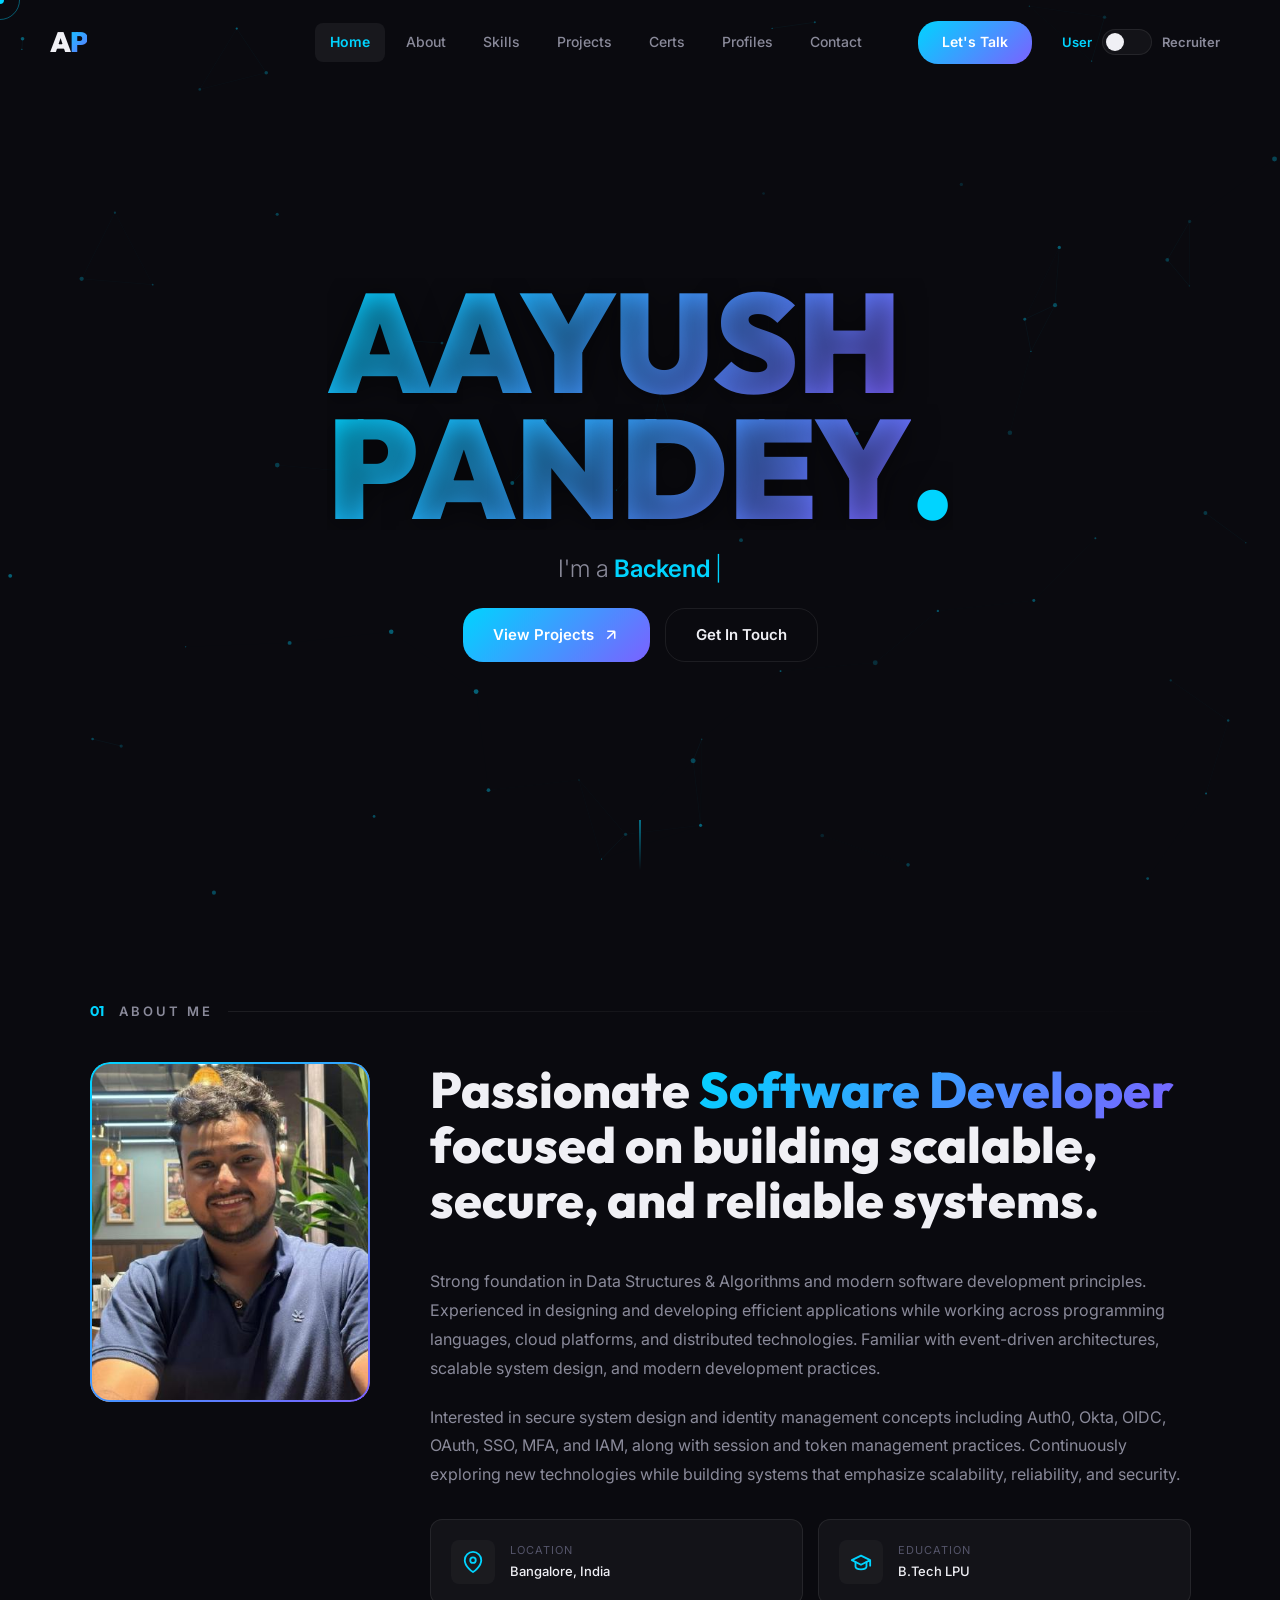
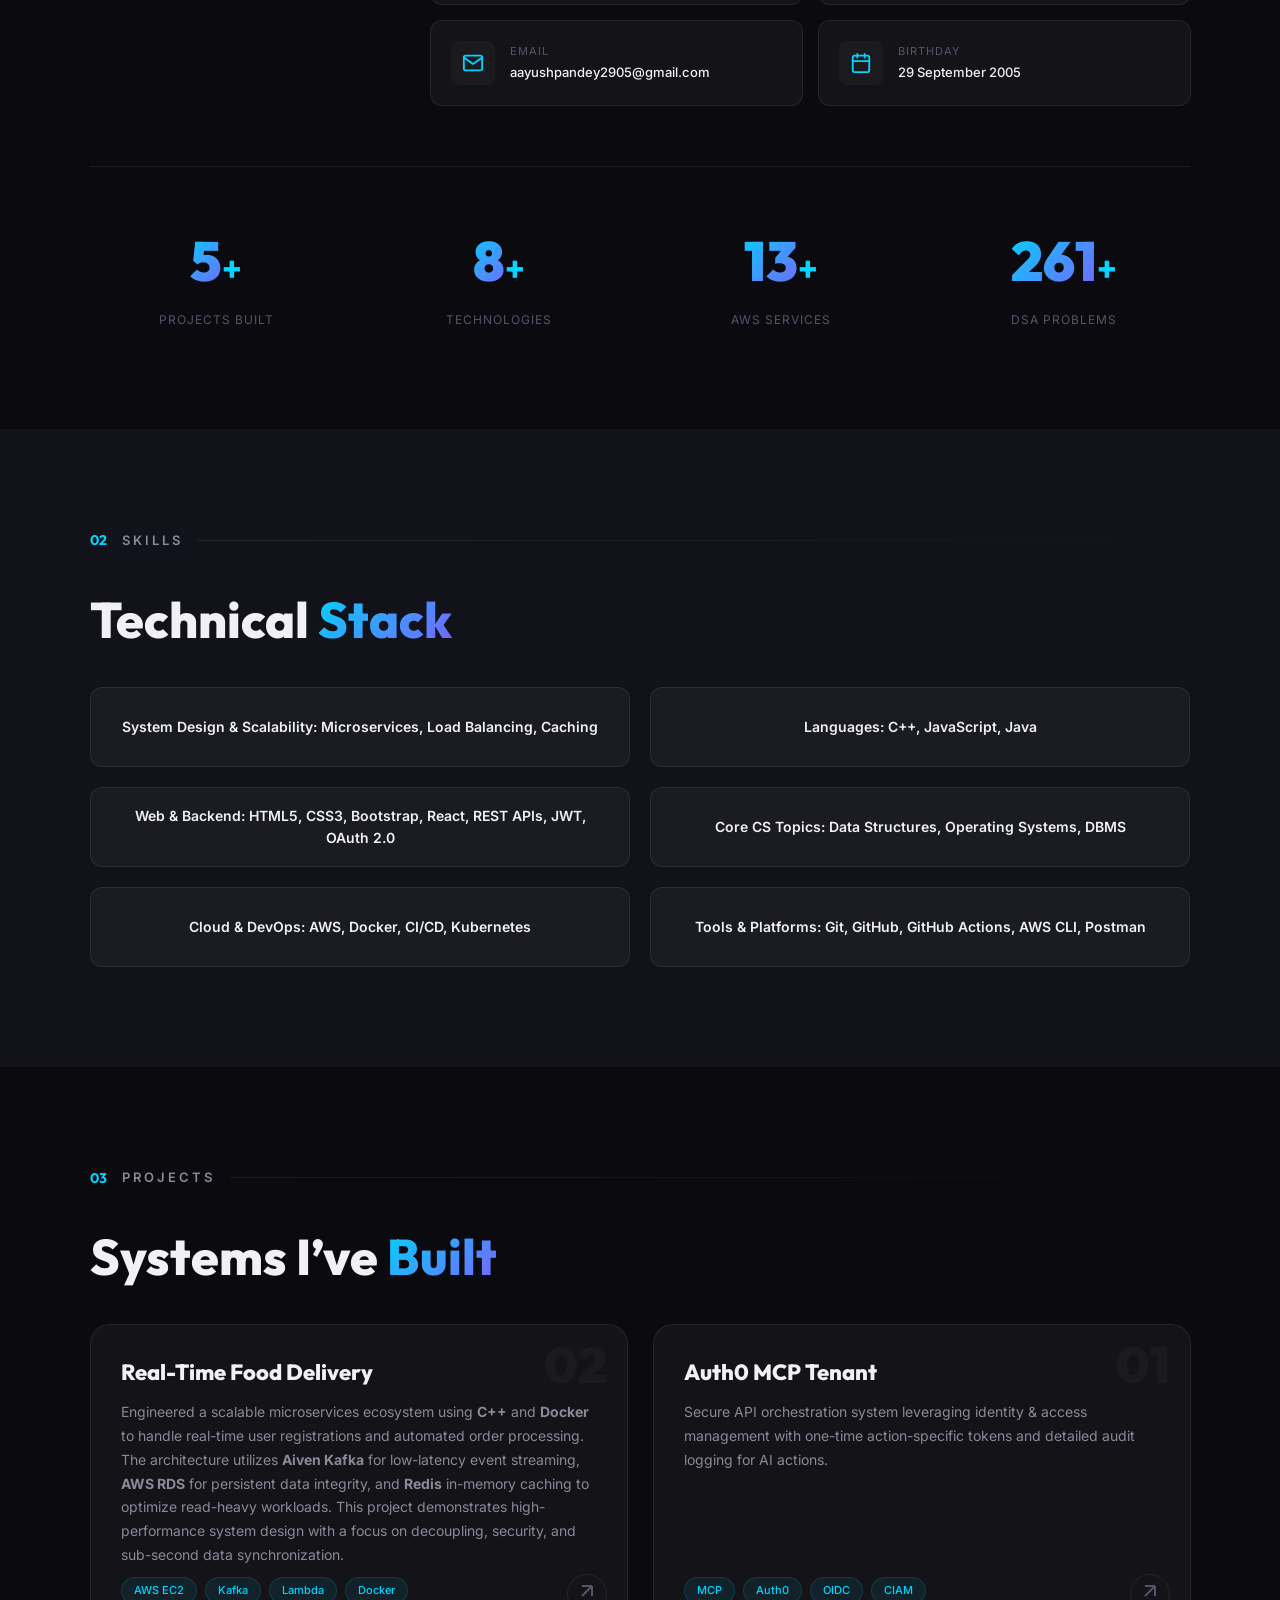
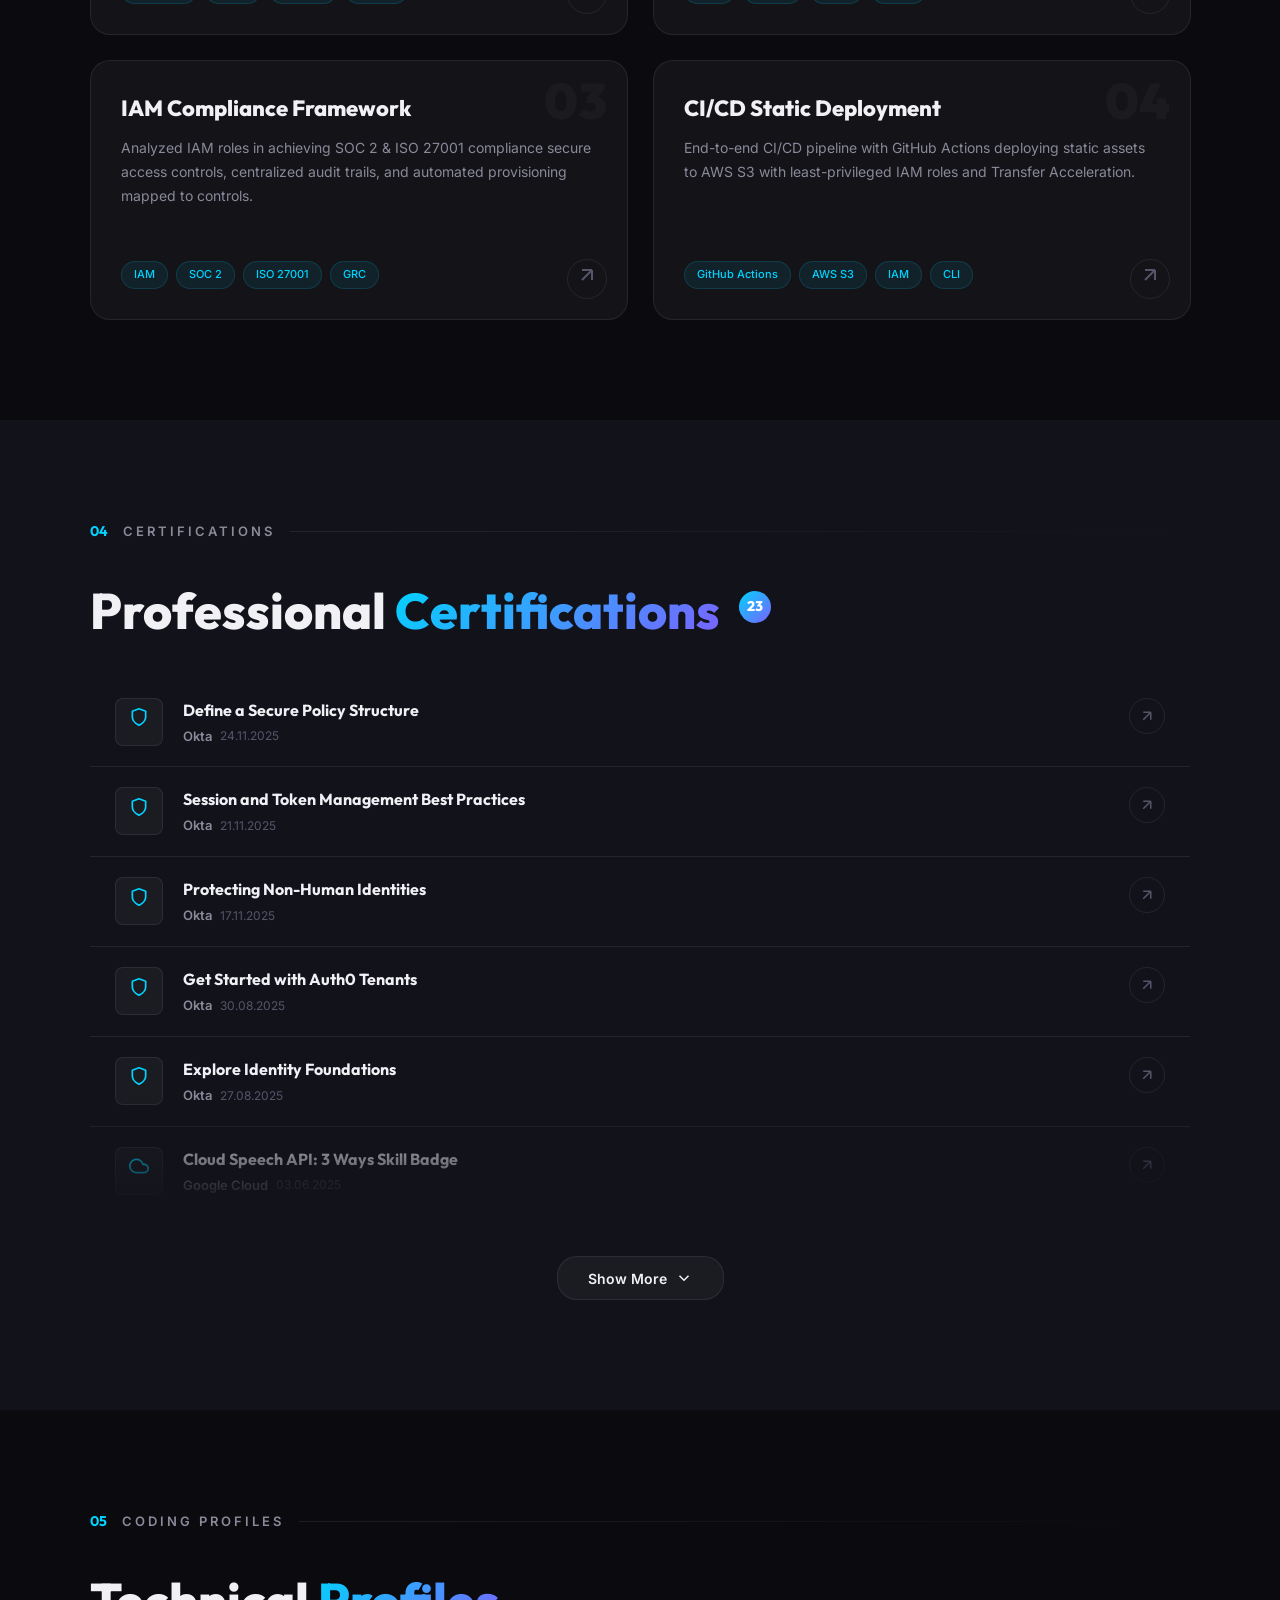
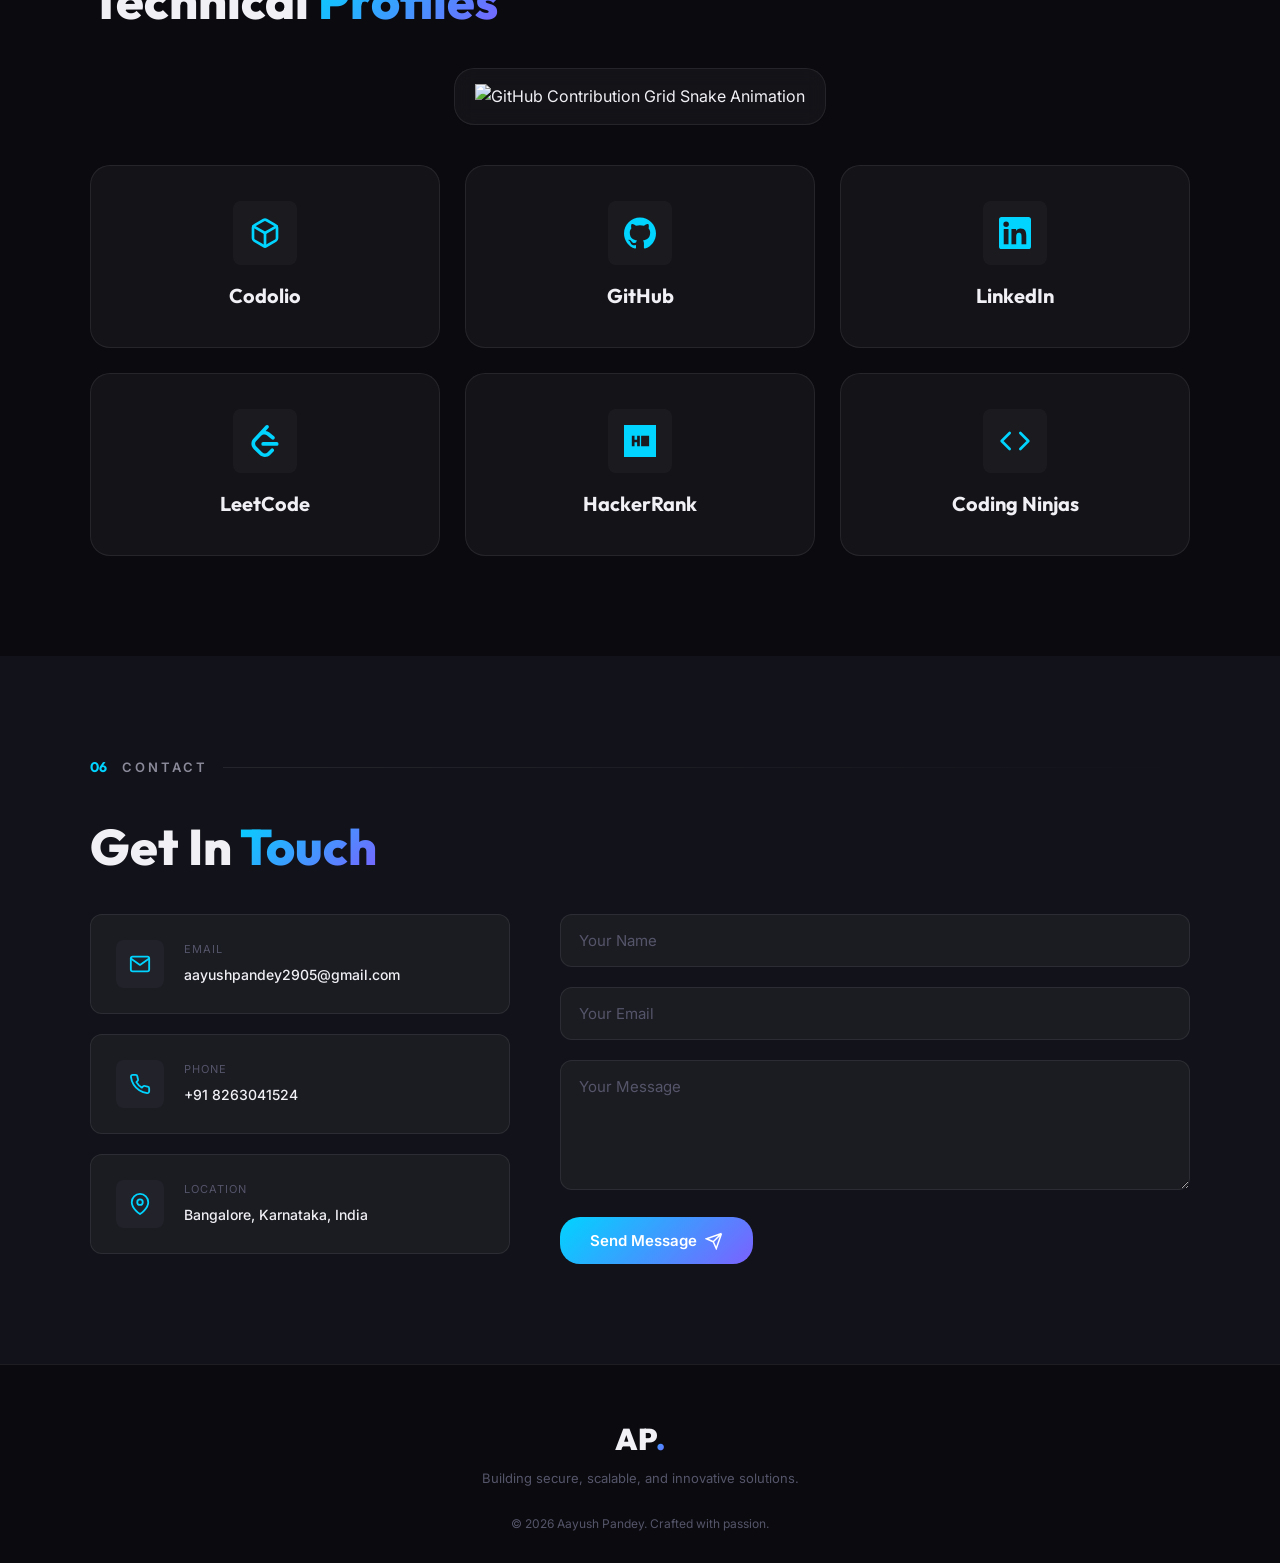
==== commit c1c267d4: "index.html" ====
--- a/index.html
+++ b/index.html
@@ -259,81 +259,37 @@
           <div class="skills-grid">
             <div class="skill-card reveal" data-tilt>
               <div class="skill-header">
-                <span class="skill-name">System Scalability & Reliability</span>
-                <span class="skill-percent">Intermediate</span>
-              </div>
-              <div class="skill-bar">
-                <div class="skill-fill" data-width="70"></div>
-              </div>
-            </div>
-
-            <div class="skill-card reveal" data-tilt>
-              <div class="skill-header">
-                <span class="skill-name">Authentication & Identity: Auth0, Okta, OAuth 2.0, OpenID Connect (OIDC), SSO, MFA, IAM</span>
-                <span class="skill-percent">Intermediate</span>
-              </div>
-              <div class="skill-bar">
-                <div class="skill-fill" data-width="70"></div>
-              </div>
-            </div>
-
-            <div class="skill-card reveal" data-tilt>
-              <div class="skill-header">
-                <span class="skill-name">Session & Token Management: JWT, AccessTokens, RefreshTokens</span>
-                <span class="skill-percent">Intermediate</span>
-              </div>
-              <div class="skill-bar">
-                <div class="skill-fill" data-width="70"></div>
+                <span class="skill-name">System Design & Scalability: Microservices, Load Balancing, Caching</span>
               </div>
             </div>
 
             <div class="skill-card reveal" data-tilt>
               <div class="skill-header">
                 <span class="skill-name">Languages: C++, JavaScript, Java</span>
-                <span class="skill-percent">Advanced</span>
-              </div>
-              <div class="skill-bar">
-                <div class="skill-fill" data-width="90"></div>
               </div>
             </div>
 
             <div class="skill-card reveal" data-tilt>
               <div class="skill-header">
-                <span class="skill-name">Web & Backend: HTML5, CSS3, Bootstrap, React, REST APIs</span>
-                <span class="skill-percent">Advanced</span>
-              </div>
-              <div class="skill-bar">
-                <div class="skill-fill" data-width="90"></div>
+                <span class="skill-name">Web & Backend: HTML5, CSS3, Bootstrap, React, REST APIs, JWT, OAuth 2.0</span>
               </div>
             </div>
 
             <div class="skill-card reveal" data-tilt>
               <div class="skill-header">
                 <span class="skill-name">Core CS Topics: Data Structures, Operating Systems, DBMS</span>
-                <span class="skill-percent">Advanced</span>
-              </div>
-              <div class="skill-bar">
-                <div class="skill-fill" data-width="90"></div>
               </div>
             </div>
 
             <div class="skill-card reveal" data-tilt>
               <div class="skill-header">
                 <span class="skill-name">Cloud & DevOps: AWS, Docker, CI/CD, Kubernetes</span>
-                <span class="skill-percent">Intermediate</span>
-              </div>
-              <div class="skill-bar">
-                <div class="skill-fill" data-width="70"></div>
               </div>
             </div>
 
             <div class="skill-card reveal" data-tilt>
               <div class="skill-header">
                 <span class="skill-name">Tools & Platforms: Git, GitHub, GitHub Actions, AWS CLI, Postman</span>
-                <span class="skill-percent">Intermediate</span>
-              </div>
-              <div class="skill-bar">
-                <div class="skill-fill" data-width="70"></div>
               </div>
             </div>
 
@@ -356,7 +312,40 @@
 
           <div class="projects-grid">
 
+
             <!-- Project 1 -->
+            <div class="project-card reveal" data-tilt>
+              <div class="project-number">02</div>
+              <div class="project-content">
+                <h3 class="project-title">Real-Time Food Delivery</h3>
+                <p class="project-desc">
+                  Engineered a scalable microservices ecosystem using <b>C++</b> and <b>Docker</b> to handle real-time user registrations and 
+                  automated order processing. The architecture utilizes <b>Aiven Kafka</b> for low-latency event streaming, <b>AWS RDS</b> for persistent data integrity, 
+                  and <b>Redis</b> in-memory caching to optimize read-heavy workloads. This project demonstrates high-performance system design with a focus on decoupling, security, and sub-second data synchronization.
+                </p>
+                <div class="project-tech">
+                  <span>AWS EC2</span><span>Kafka</span><span>Lambda</span
+                  ><span>Docker</span>
+                </div>
+              </div>
+          
+              <div class="project-arrow">
+                <a href="https://github.com/AayushPandey05/Real-Time-Food-Delivery-System-Using-AWS-Cloud-Services" target="_blank" rel="noopener noreferrer">
+                  <svg
+                    width="24"
+                    height="24"
+                    viewBox="0 0 24 24"
+                    fill="none"
+                    stroke="currentColor"
+                    stroke-width="2"
+                  >
+                    <path d="M7 17L17 7M17 7H7M17 7V17" />
+                  </svg>
+                </a>
+              </div>
+            </div>
+
+            <!-- Project 2 -->
             <div class="project-card reveal" data-tilt>
               <div class="project-number">01</div>
               <div class="project-content">
@@ -374,38 +363,6 @@
           
               <div class="project-arrow">
                 <a href="https://github.com/AayushPandey05/Auth0-MCP-Tenant" target="_blank" rel="noopener noreferrer">
-                  <svg
-                    width="24"
-                    height="24"
-                    viewBox="0 0 24 24"
-                    fill="none"
-                    stroke="currentColor"
-                    stroke-width="2"
-                  >
-                    <path d="M7 17L17 7M17 7H7M17 7V17" />
-                  </svg>
-                </a>
-              </div>
-            </div>
-
-            <!-- Project 2 -->
-            <div class="project-card reveal" data-tilt>
-              <div class="project-number">02</div>
-              <div class="project-content">
-                <h3 class="project-title">Real-Time Food Delivery</h3>
-                <p class="project-desc">
-                  Scalable event-driven food delivery platform with Dockerized
-                  microservices, Kafka streaming, Lambda processing, and
-                  ElastiCache optimization on AWS.
-                </p>
-                <div class="project-tech">
-                  <span>AWS EC2</span><span>Kafka</span><span>Lambda</span
-                  ><span>Docker</span>
-                </div>
-              </div>
-          
-              <div class="project-arrow">
-                <a href="https://github.com/AayushPandey05/Real-Time-Food-Delivery-System-Using-AWS-Cloud-Services" target="_blank" rel="noopener noreferrer">
                   <svg
                     width="24"
                     height="24"
--- a/assets/css/style.css
+++ b/assets/css/style.css
@@ -1001,7 +1001,11 @@
   background: var(--glass-bg);
   border: 1px solid var(--glass-border);
   border-radius: var(--radius-md);
-  padding: 2.5rem;
+  padding: 1.5rem 2.5rem;
+  display: flex;
+  align-items: center;
+  justify-content: center;
+  min-height: 80px;
   transition:
     background var(--transition-fast),
     border-color var(--transition-fast),
@@ -1018,15 +1022,16 @@
 
 .skill-header {
   display: flex;
-  justify-content: space-between;
-  align-items: center;
-  margin-bottom: 1.2rem;
+  justify-content: center;
+  align-items: center;
+  width: 100%;
 }
 
 .skill-name {
   font-size: 1.4rem;
   font-weight: 600;
   color: var(--text-primary);
+  text-align: center;
 }
 
 .skill-level {
@@ -2592,4 +2597,4 @@
     opacity: 1;
     transform: none;
   }
-}+}
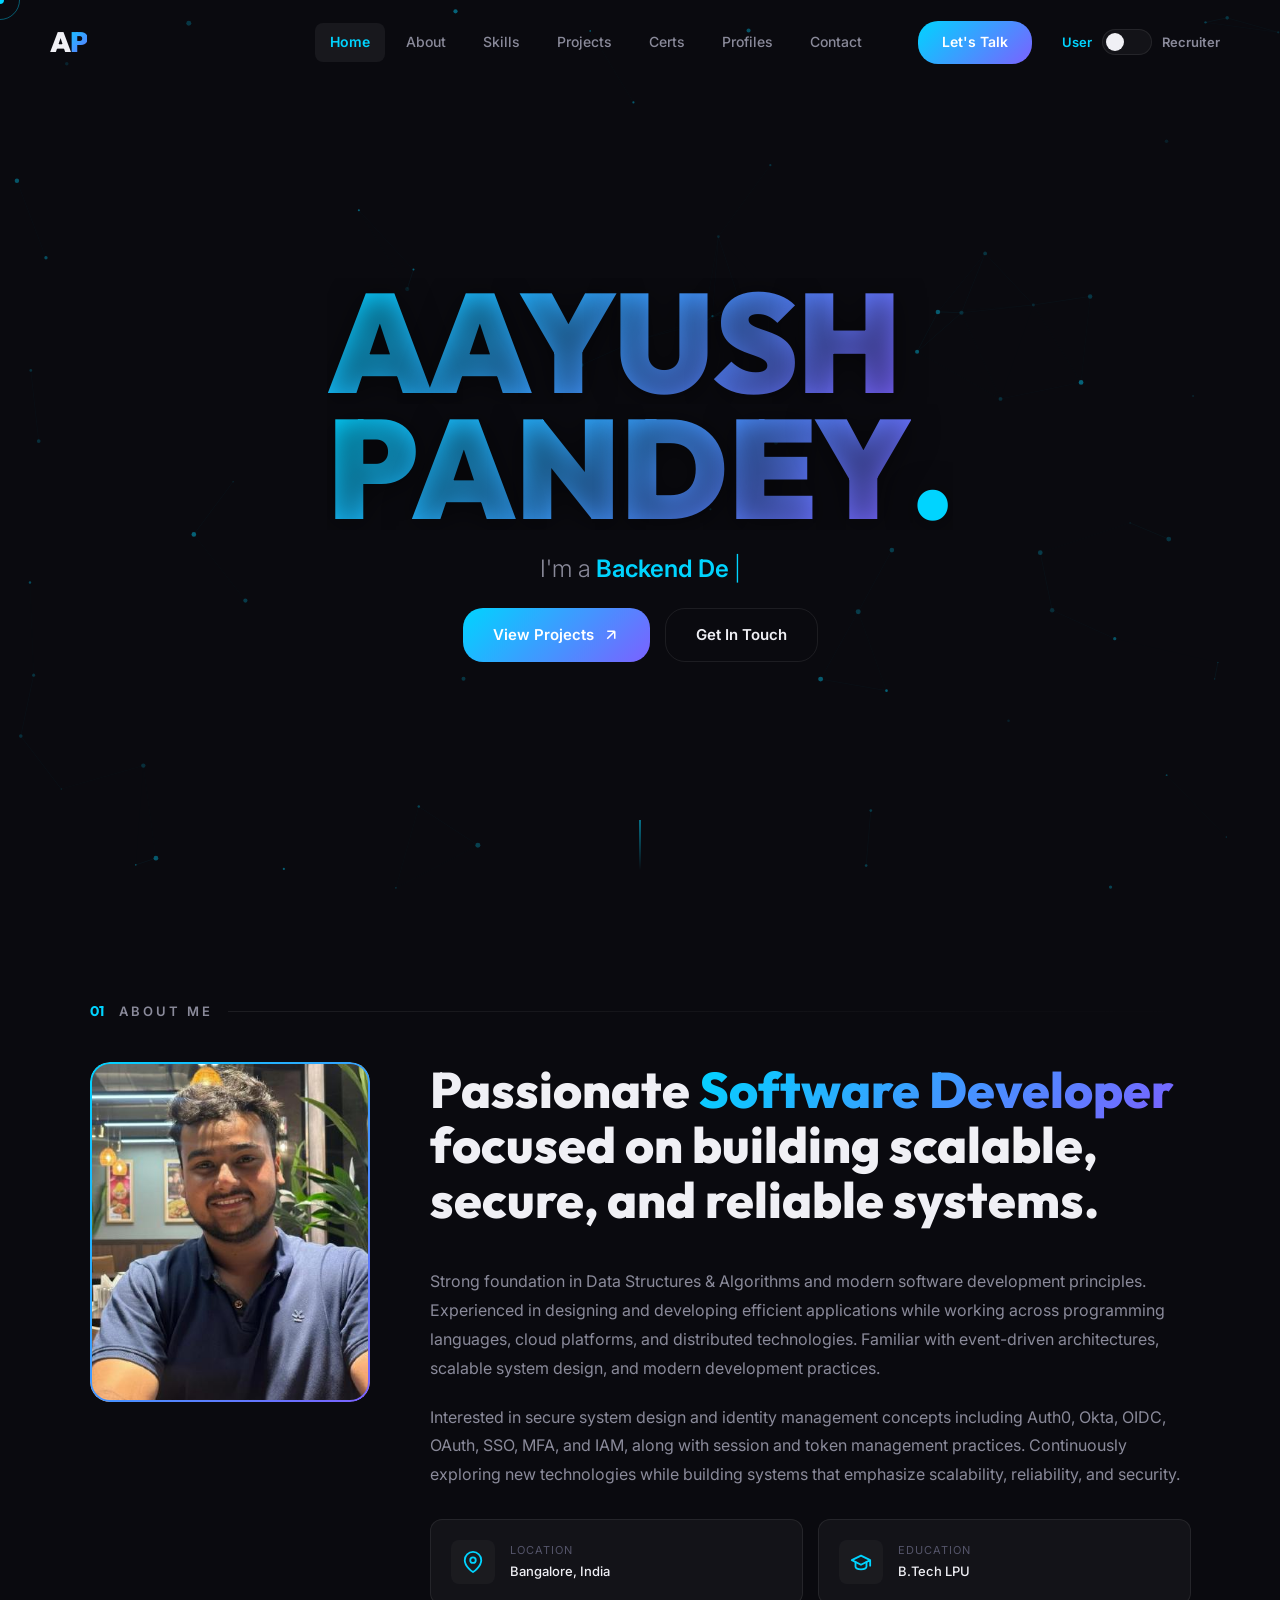
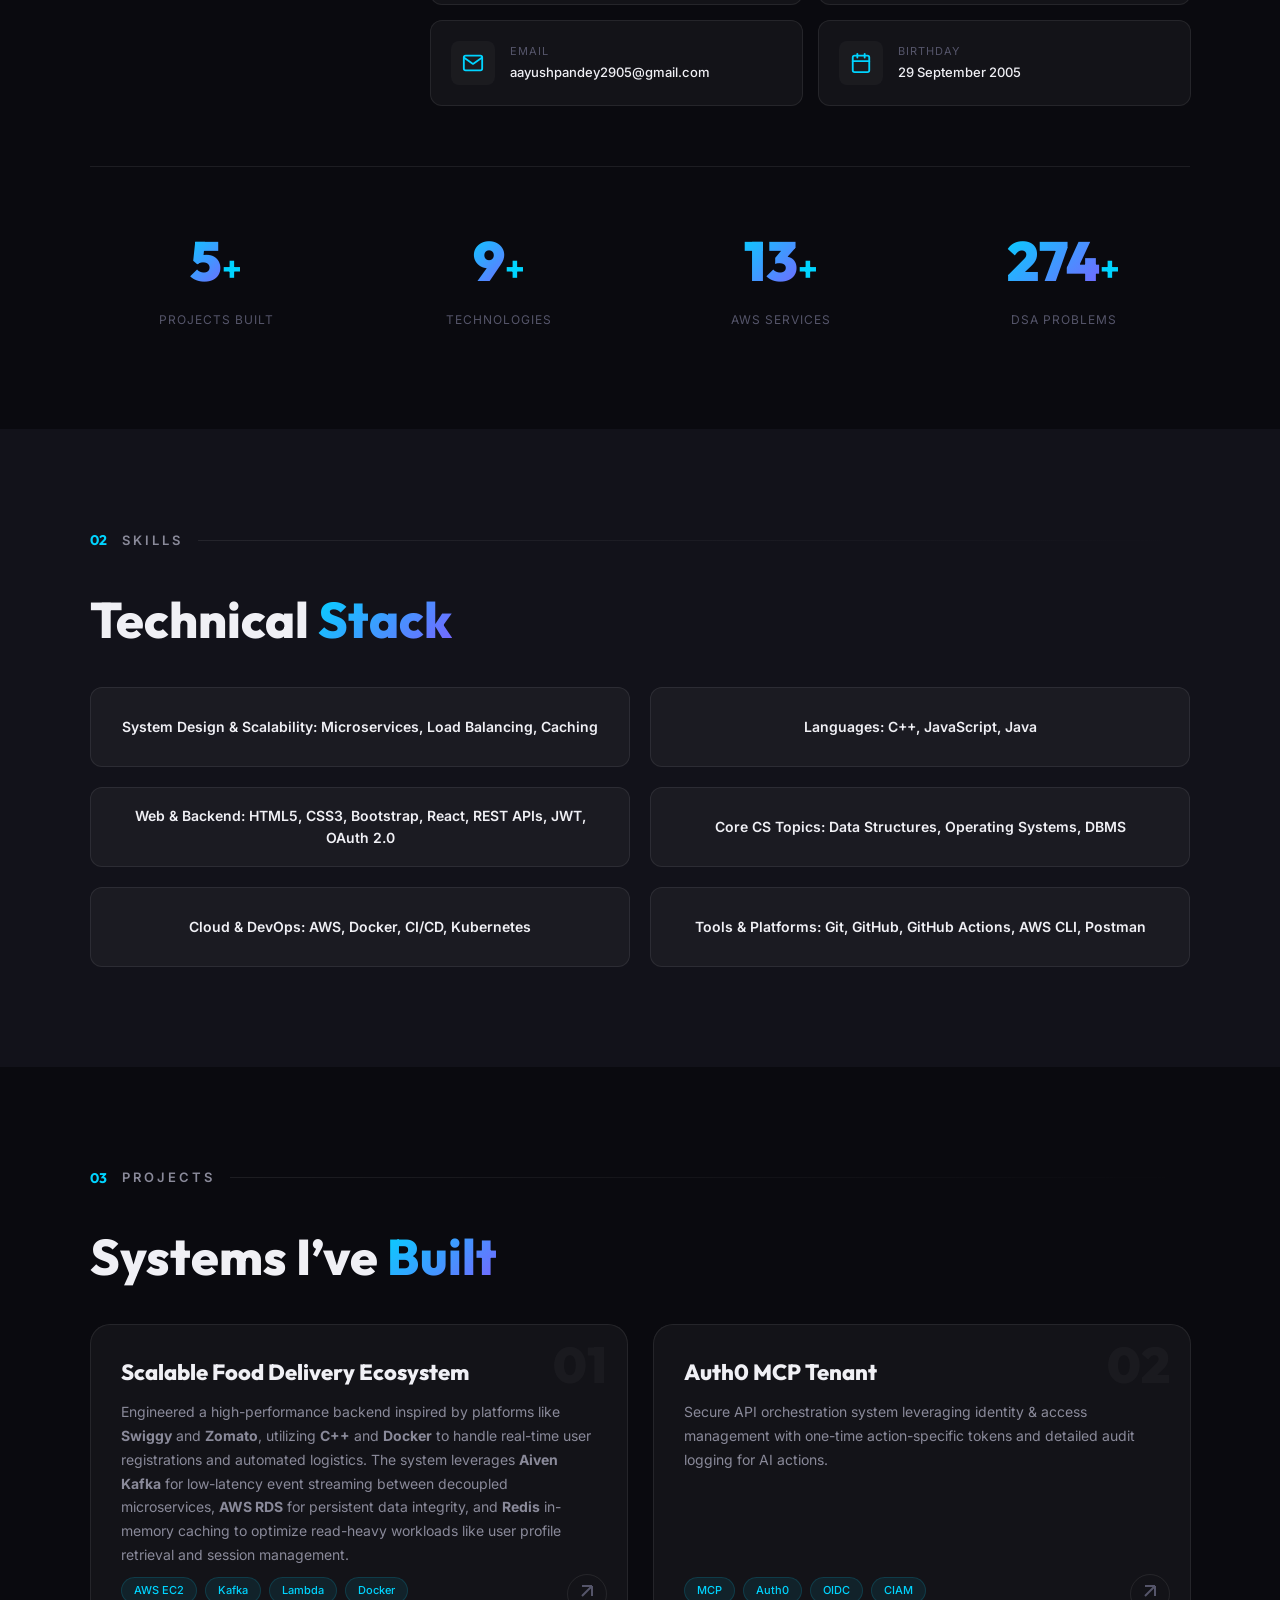
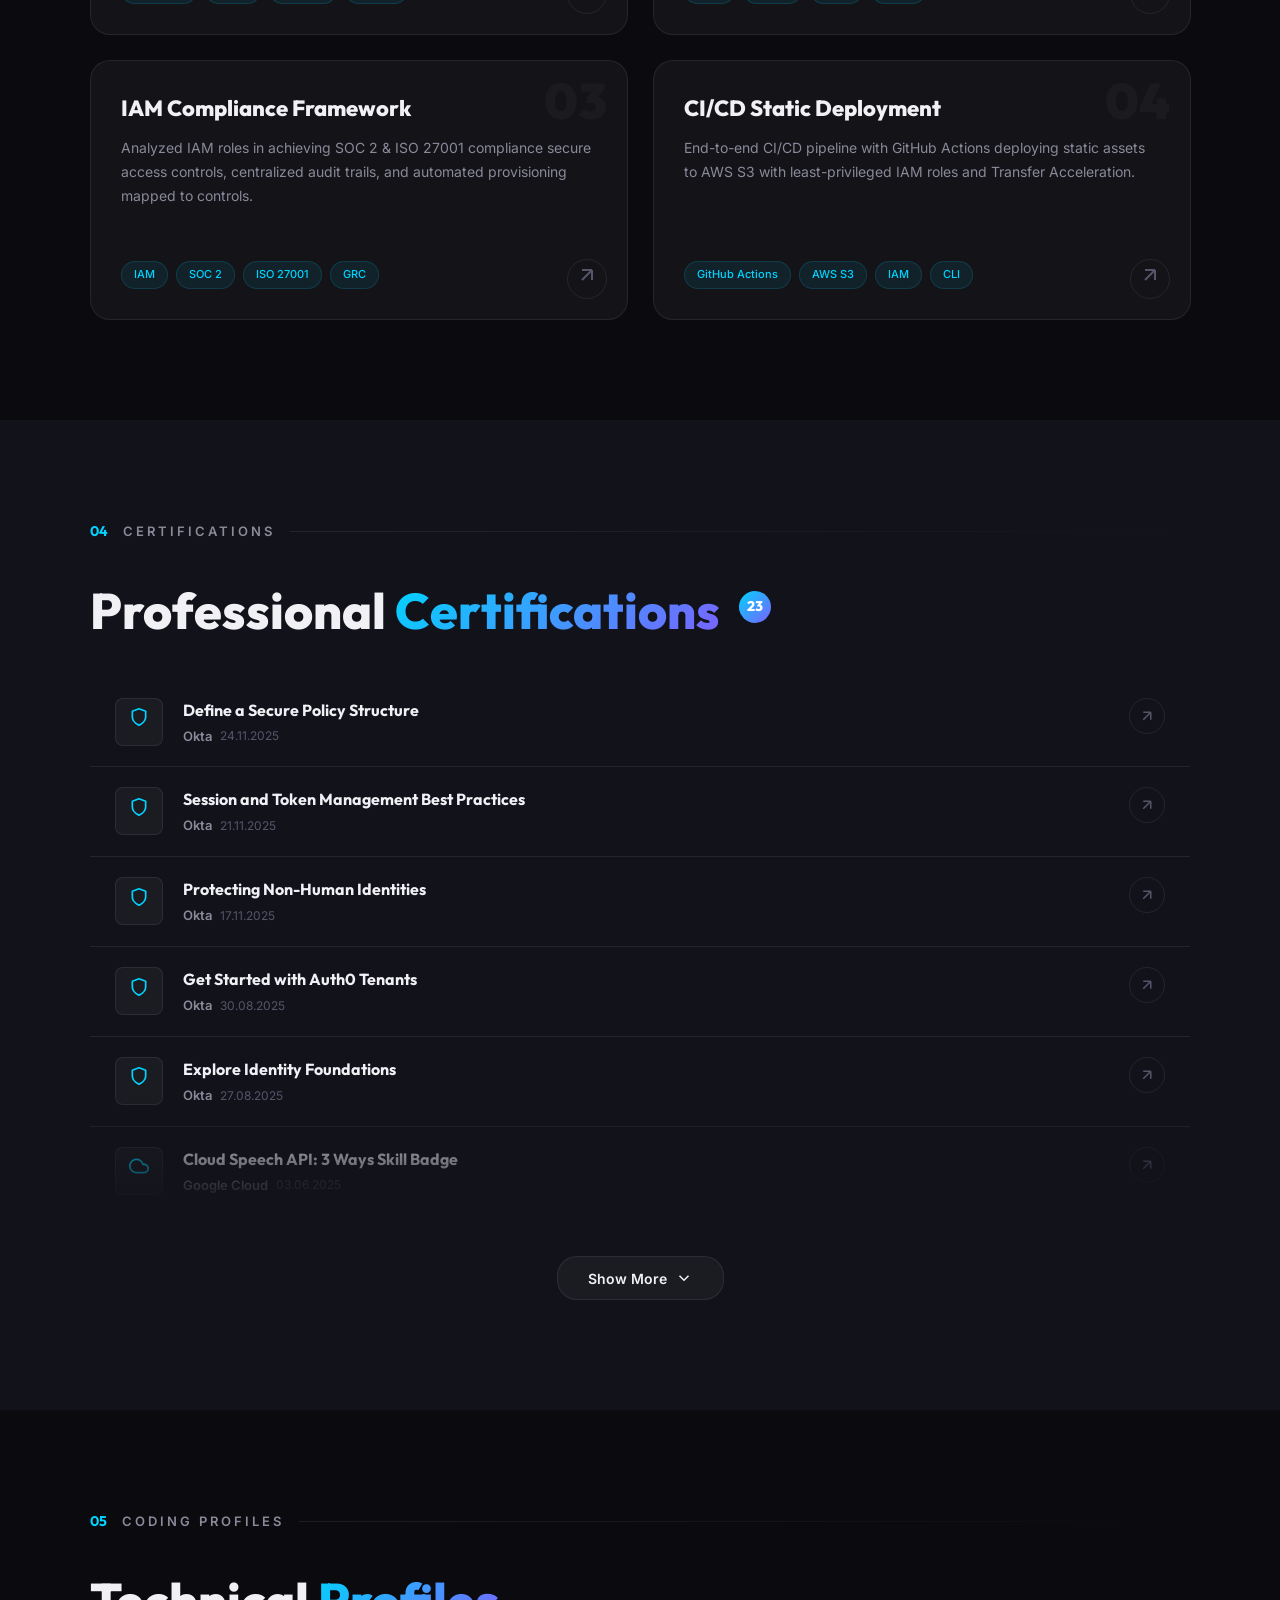
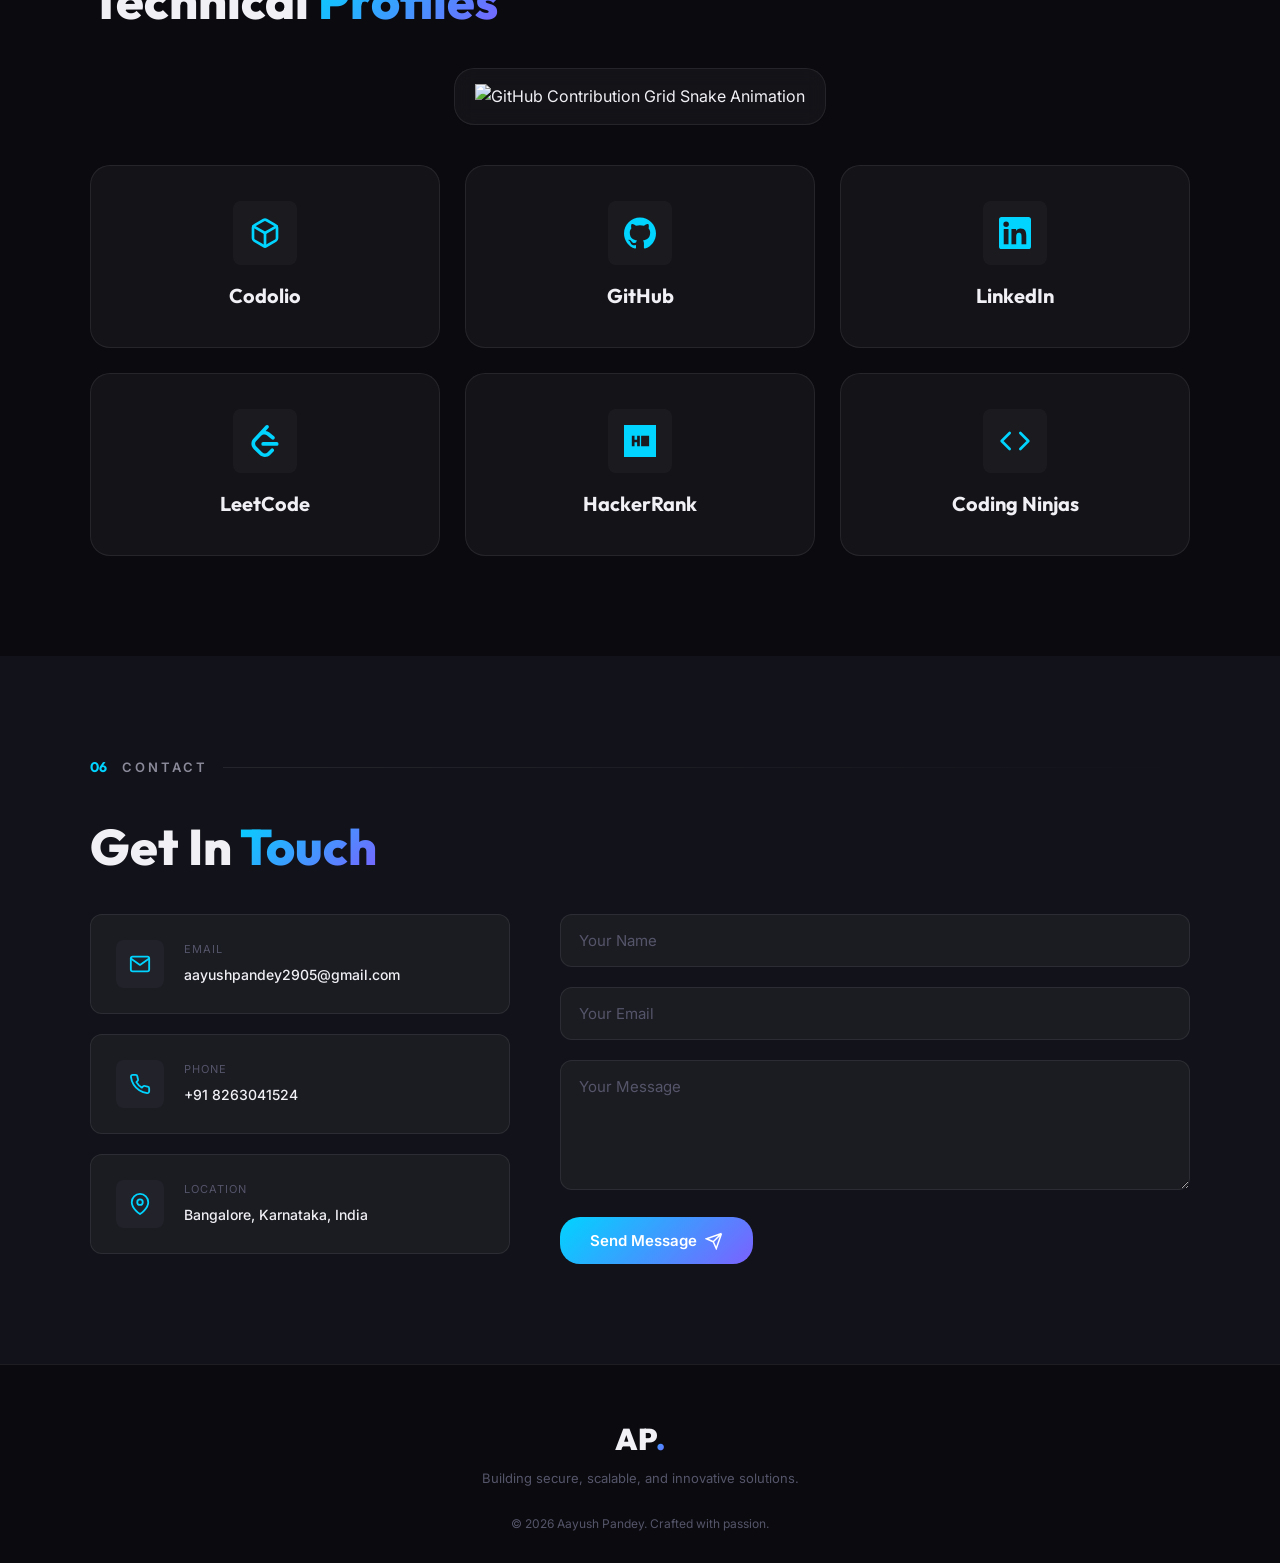
==== commit 31809e20: "index.html" ====
--- a/index.html
+++ b/index.html
@@ -315,13 +315,14 @@
 
             <!-- Project 1 -->
             <div class="project-card reveal" data-tilt>
-              <div class="project-number">02</div>
+              <div class="project-number">01</div>
               <div class="project-content">
-                <h3 class="project-title">Real-Time Food Delivery</h3>
+                <h3 class="project-title">Scalable Food Delivery Ecosystem</h3>
                 <p class="project-desc">
-                  Engineered a scalable microservices ecosystem using <b>C++</b> and <b>Docker</b> to handle real-time user registrations and 
-                  automated order processing. The architecture utilizes <b>Aiven Kafka</b> for low-latency event streaming, <b>AWS RDS</b> for persistent data integrity, 
-                  and <b>Redis</b> in-memory caching to optimize read-heavy workloads. This project demonstrates high-performance system design with a focus on decoupling, security, and sub-second data synchronization.
+                  Engineered a high-performance backend inspired by platforms like <b>Swiggy</b> and <b>Zomato</b>, 
+                  utilizing <b>C++</b> and <b>Docker</b> to handle real-time user registrations and automated logistics. 
+                  The system leverages <b>Aiven Kafka</b> for low-latency event streaming between decoupled microservices, <b>AWS RDS</b> for persistent data integrity, 
+                  and <b>Redis</b> in-memory caching to optimize read-heavy workloads like user profile retrieval and session management.
                 </p>
                 <div class="project-tech">
                   <span>AWS EC2</span><span>Kafka</span><span>Lambda</span
@@ -347,7 +348,7 @@
 
             <!-- Project 2 -->
             <div class="project-card reveal" data-tilt>
-              <div class="project-number">01</div>
+              <div class="project-number">02</div>
               <div class="project-content">
                 <h3 class="project-title">Auth0 MCP Tenant</h3>
                 <p class="project-desc">
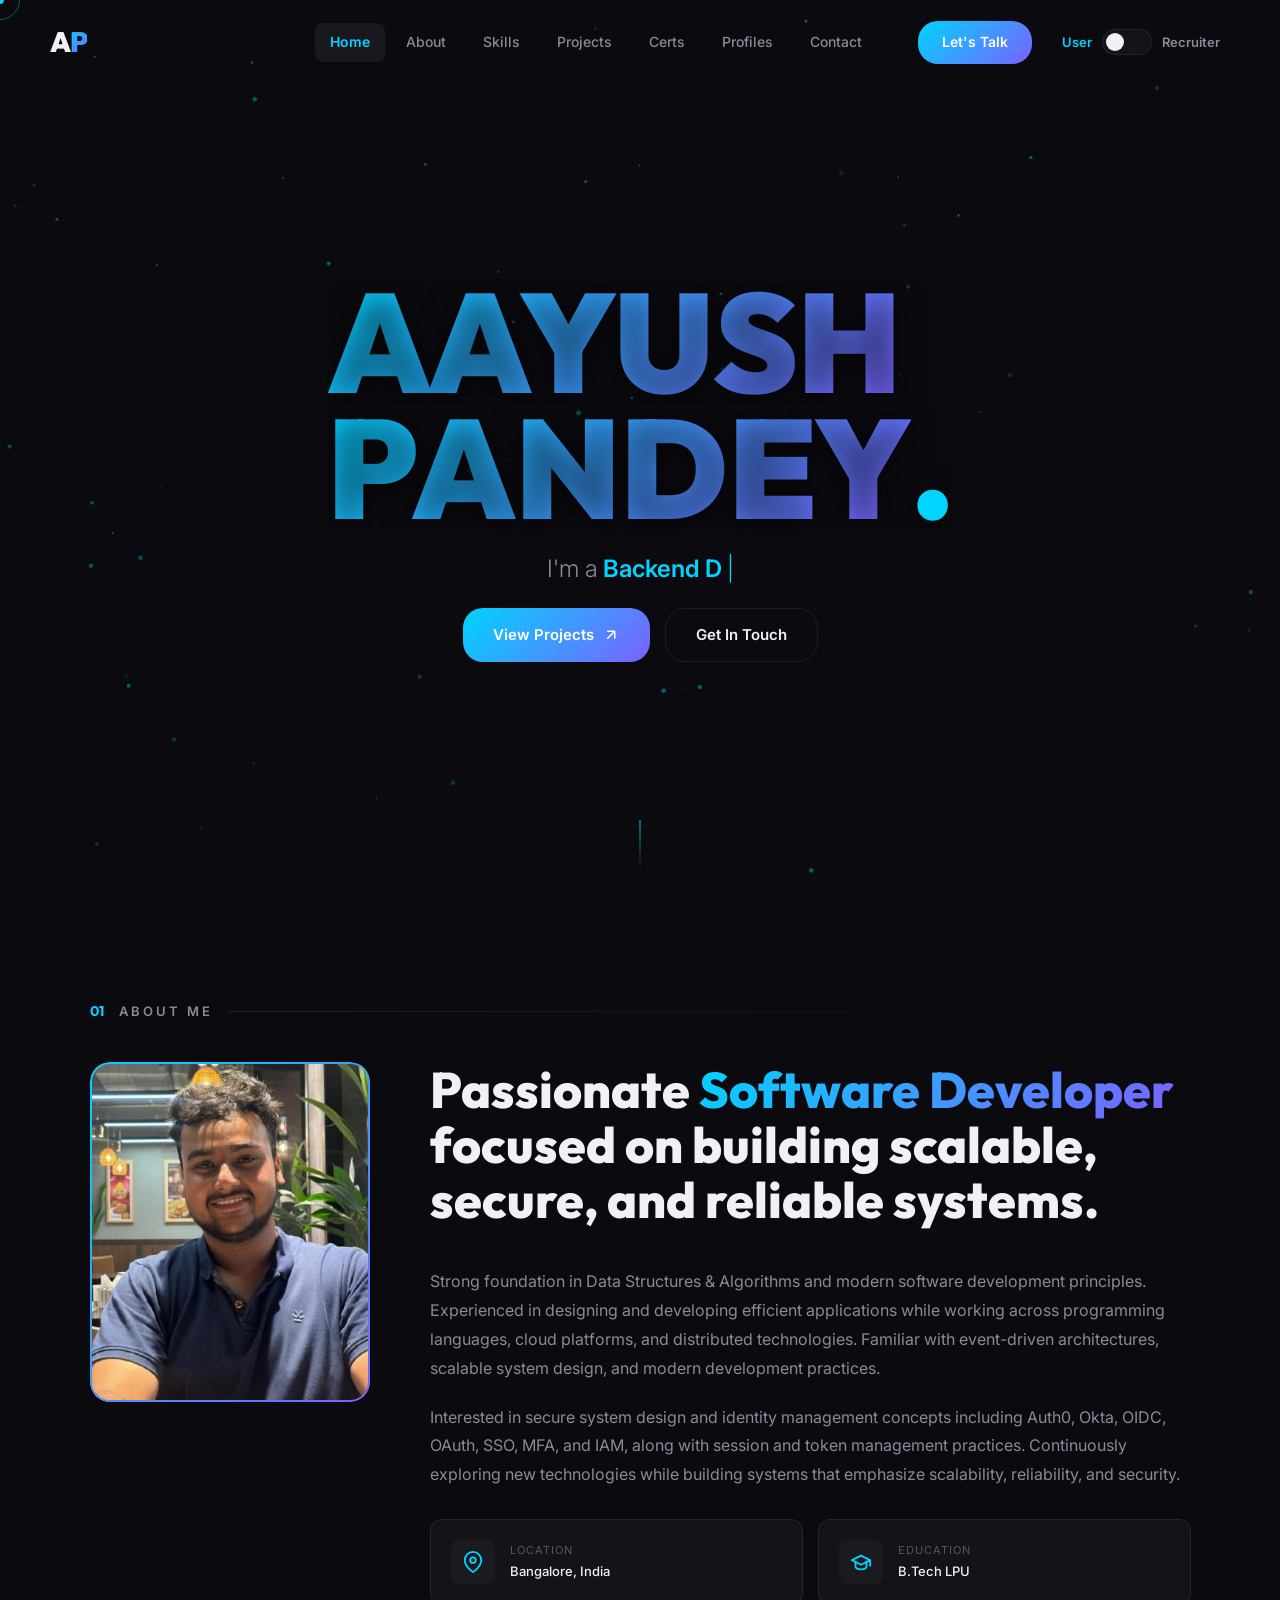
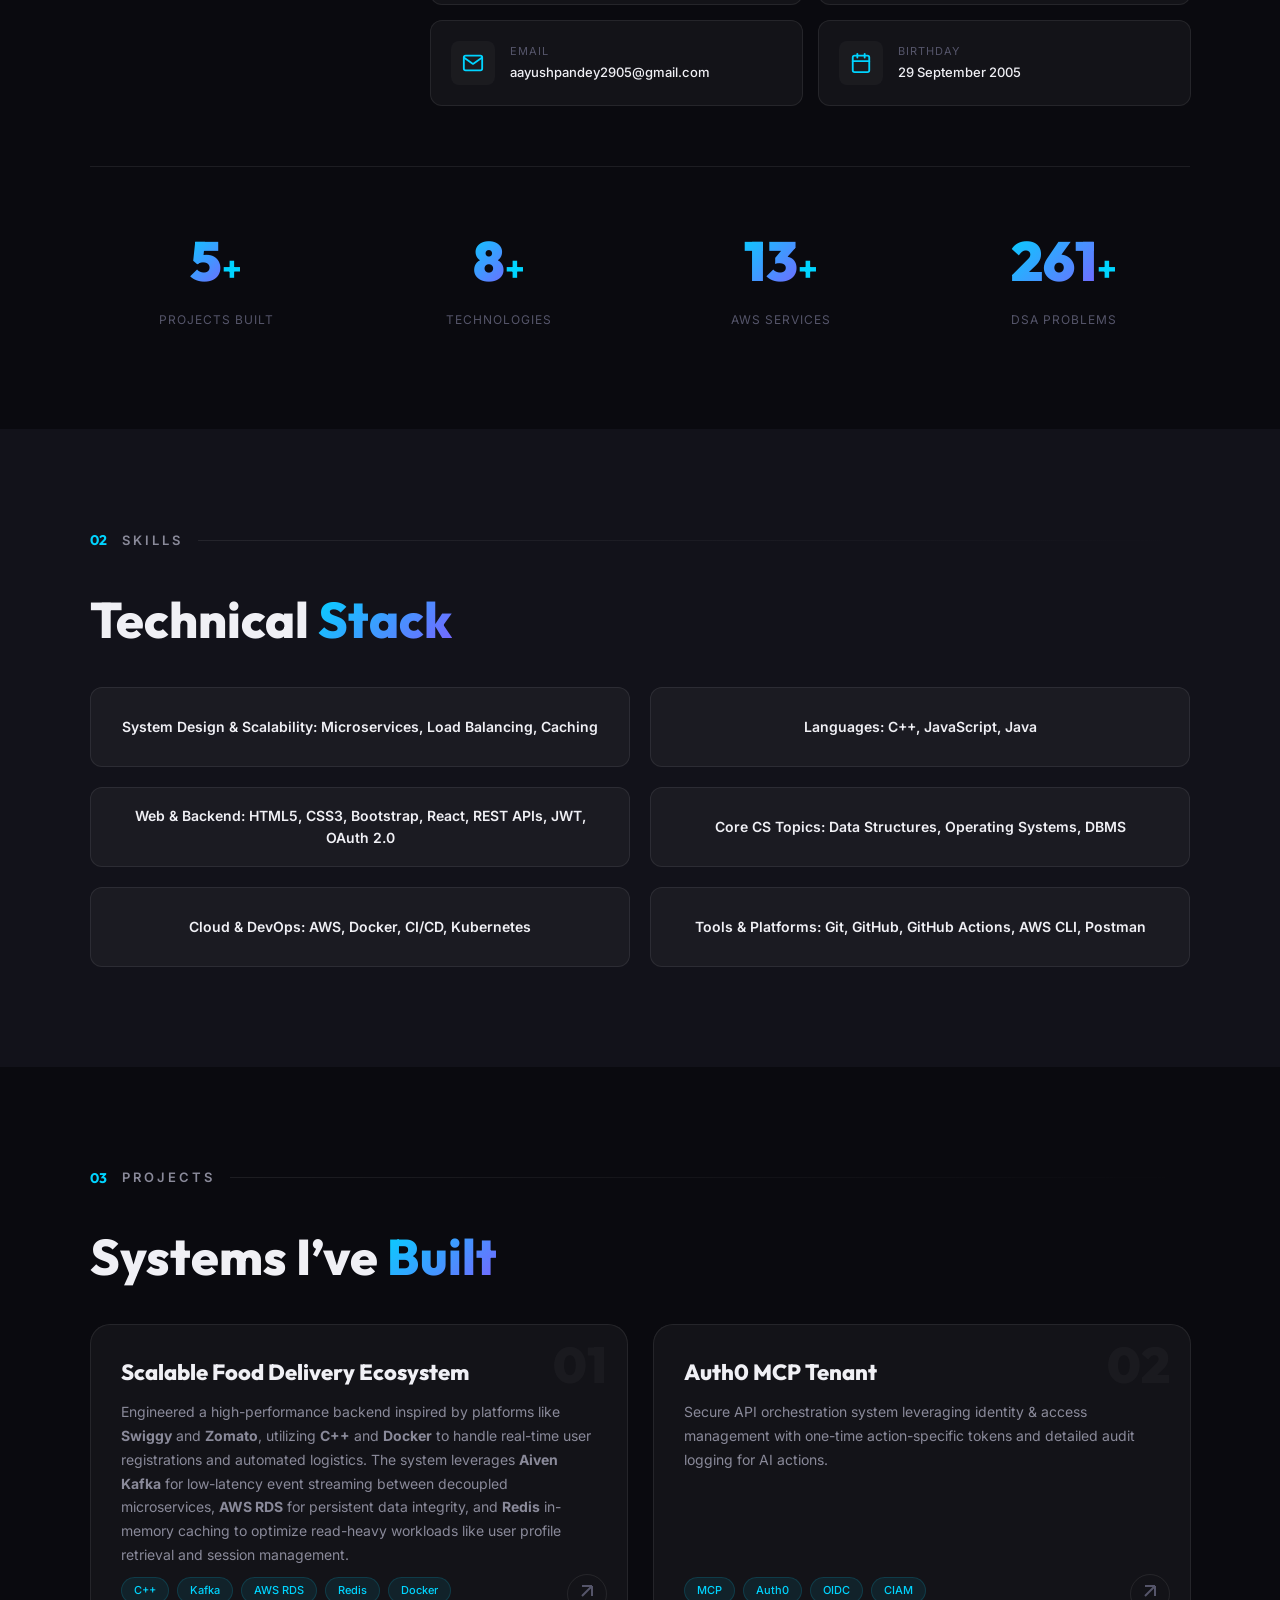
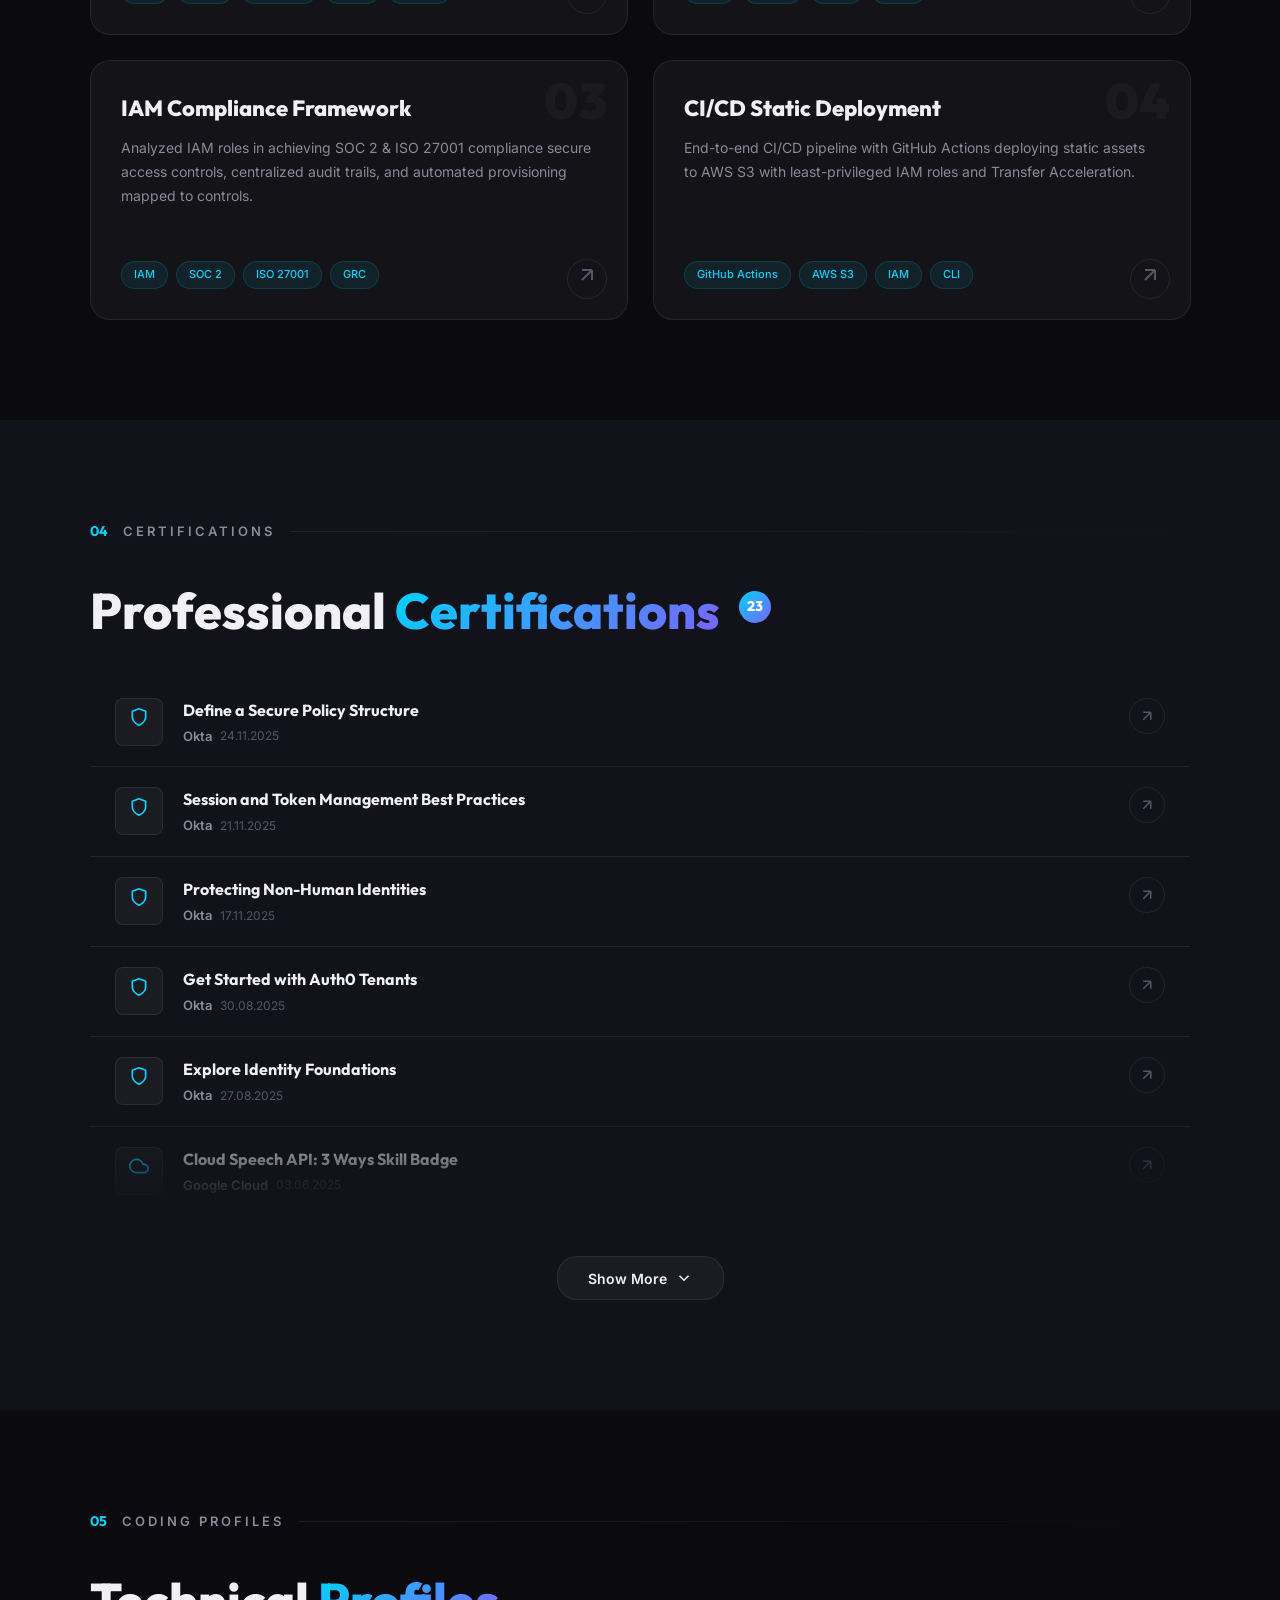
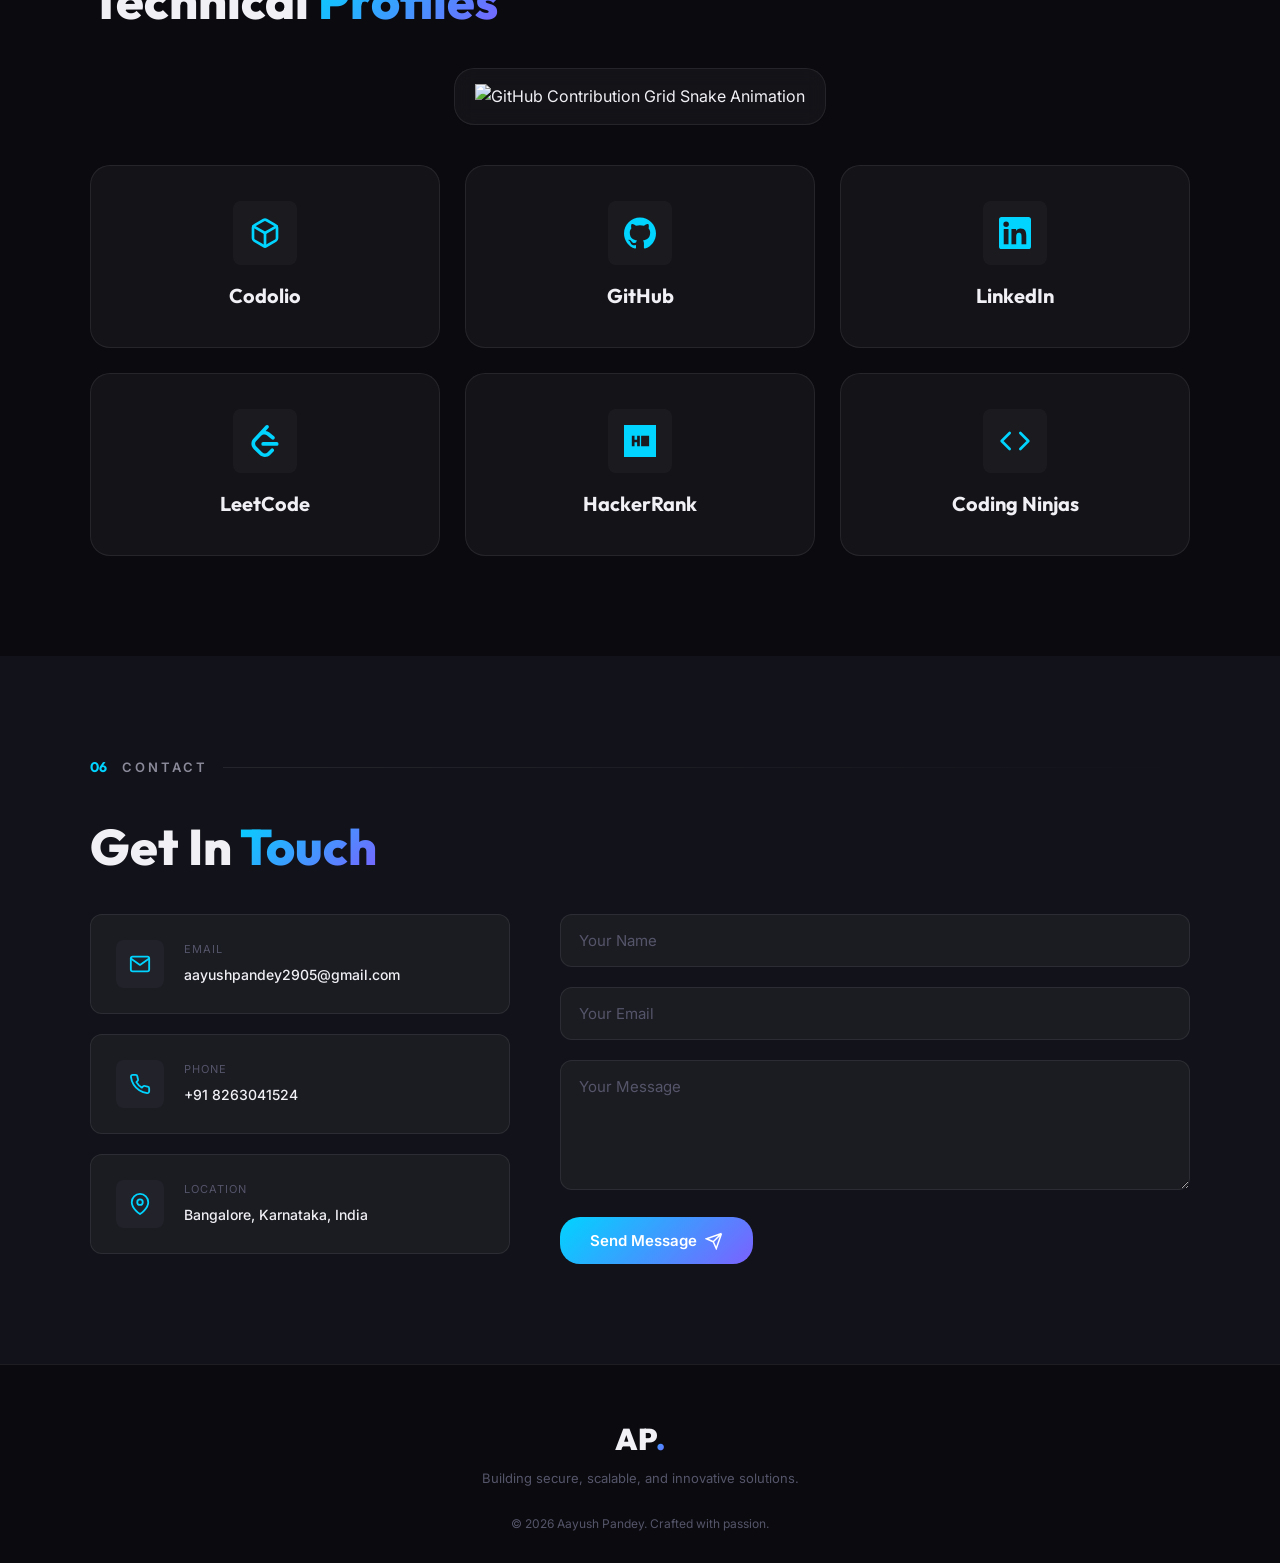
==== commit 46ab055a: "Index.html" ====
--- a/index.html
+++ b/index.html
@@ -325,8 +325,8 @@
                   and <b>Redis</b> in-memory caching to optimize read-heavy workloads like user profile retrieval and session management.
                 </p>
                 <div class="project-tech">
-                  <span>AWS EC2</span><span>Kafka</span><span>Lambda</span
-                  ><span>Docker</span>
+                  <span>C++</span><span>Kafka</span><span>AWS RDS</span
+                  ><span>Redis</span><span>Docker</span>
                 </div>
               </div>
           
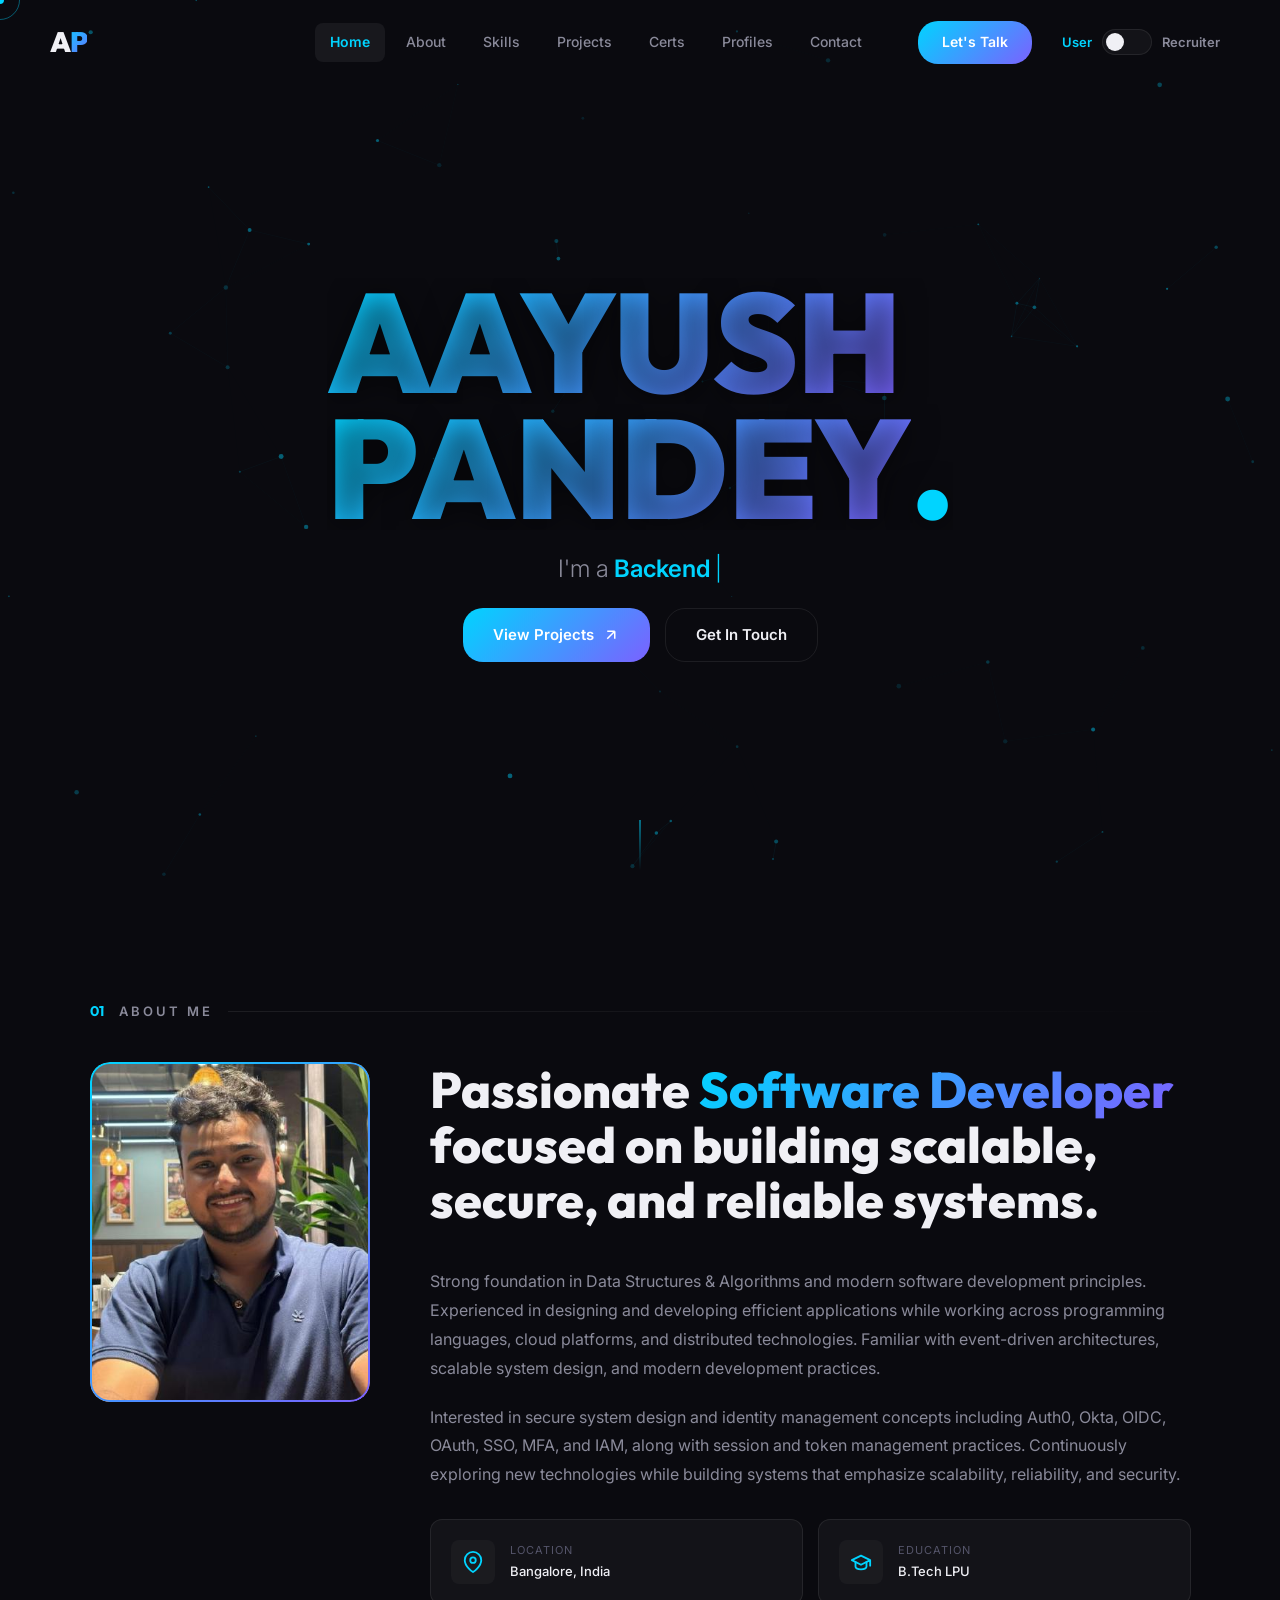
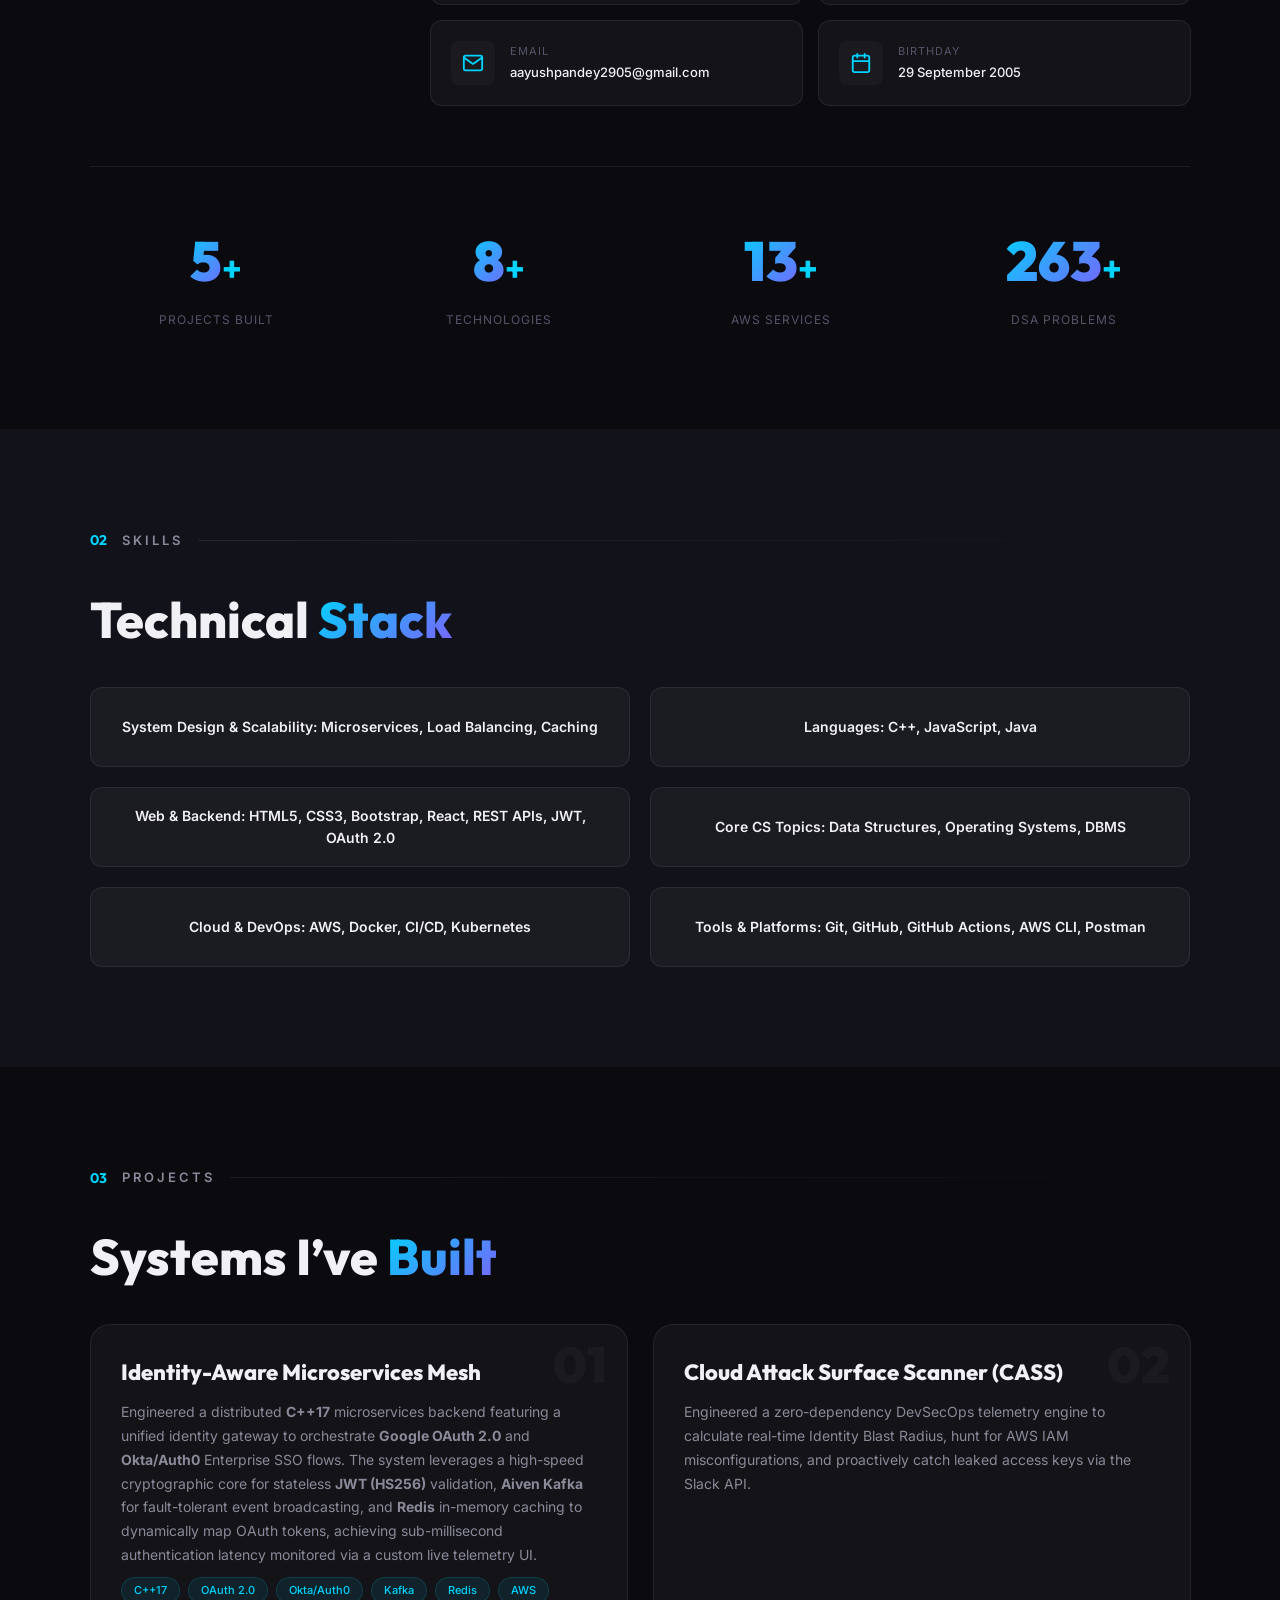
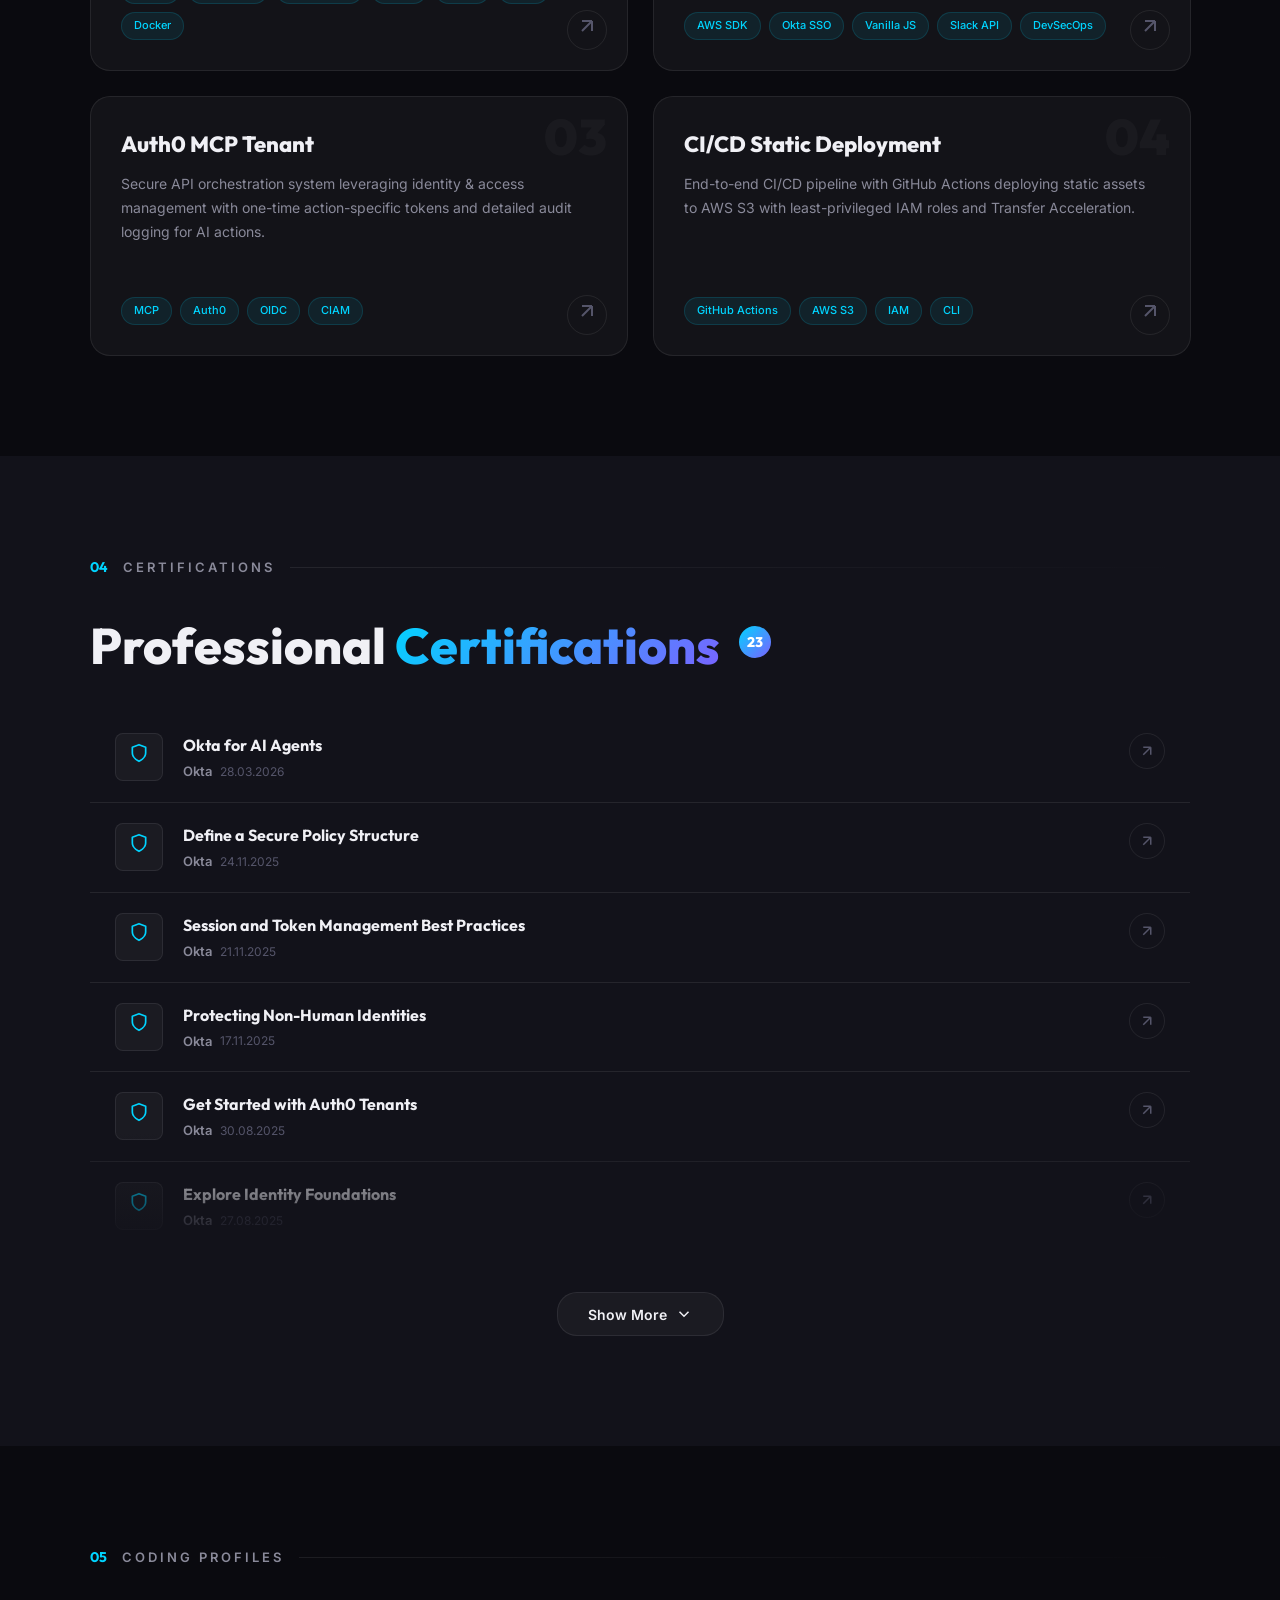
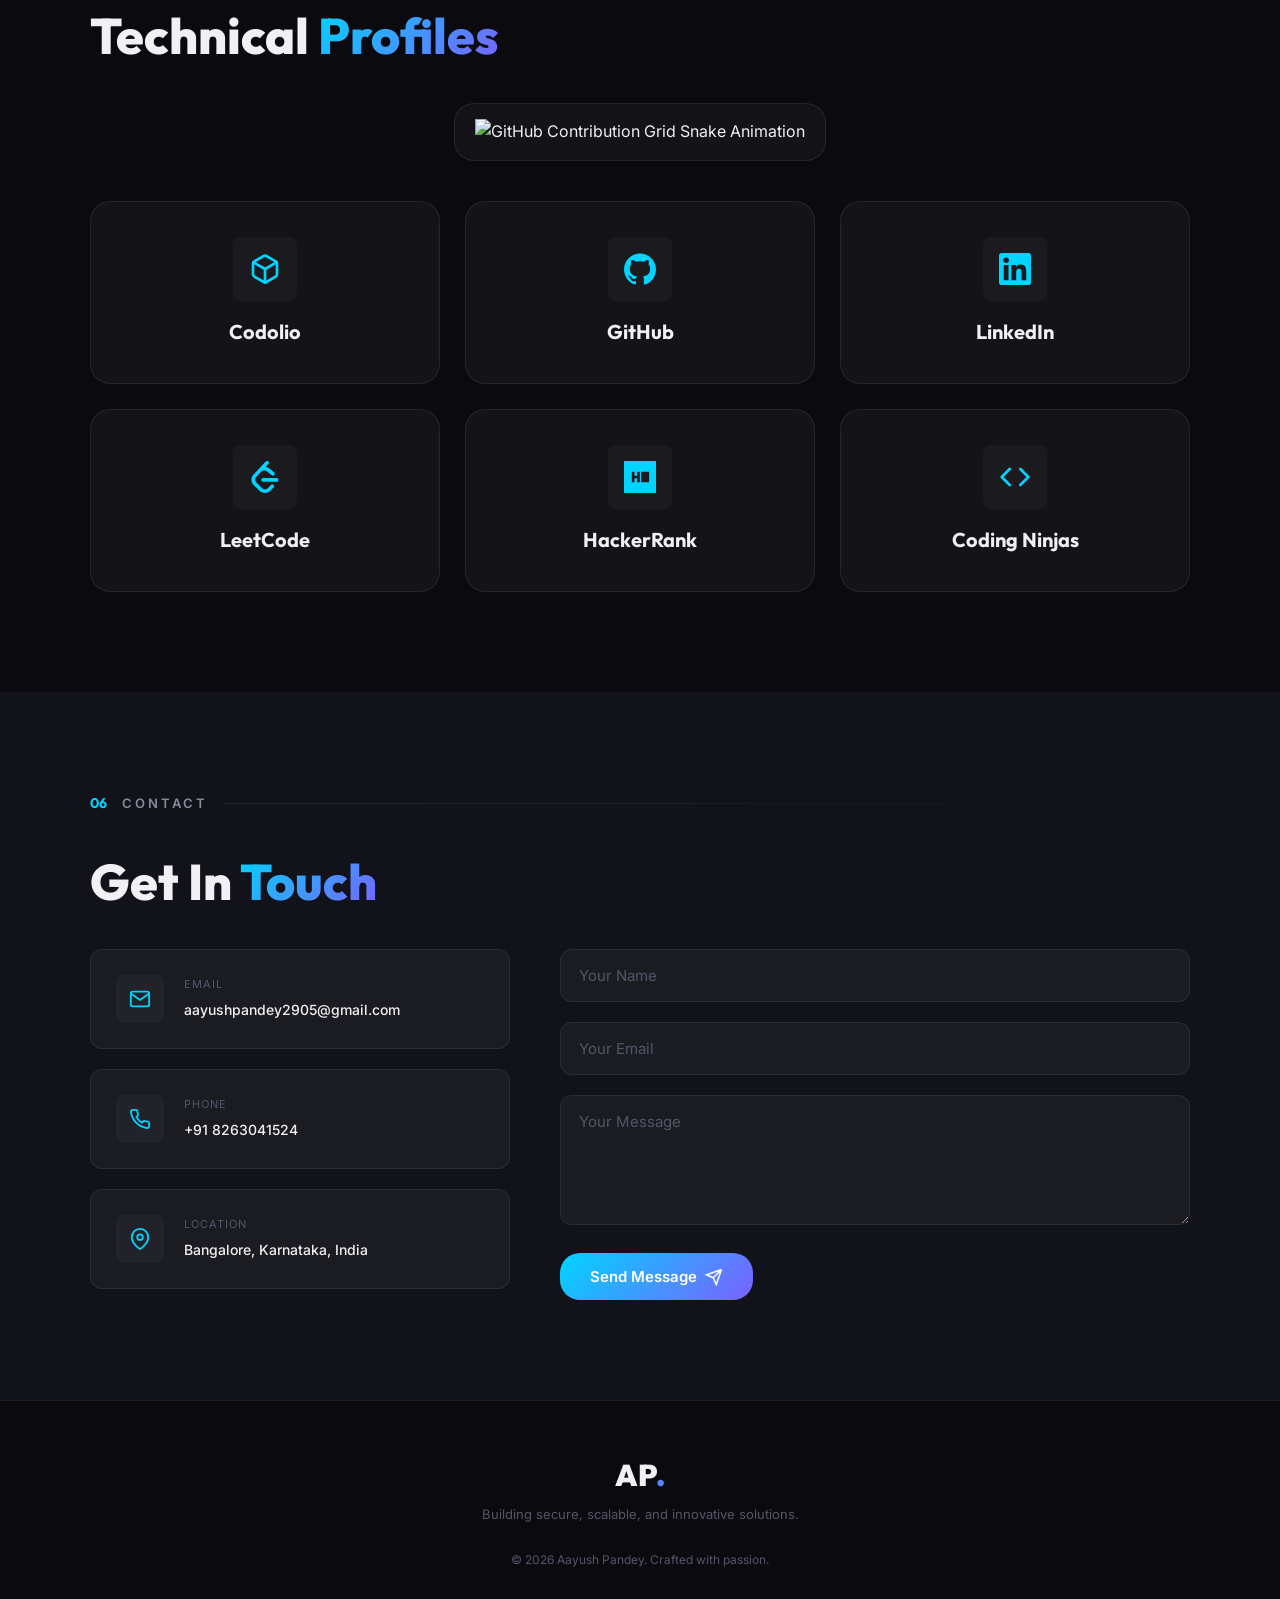
==== commit a8637c09: "Change greeting from 'Hello World' to 'Goodbye World'" ====
--- a/index.html
+++ b/index.html
@@ -317,21 +317,19 @@
             <div class="project-card reveal" data-tilt>
               <div class="project-number">01</div>
               <div class="project-content">
-                <h3 class="project-title">Scalable Food Delivery Ecosystem</h3>
+                <h3 class="project-title">Identity-Aware Microservices Mesh</h3>
                 <p class="project-desc">
-                  Engineered a high-performance backend inspired by platforms like <b>Swiggy</b> and <b>Zomato</b>, 
-                  utilizing <b>C++</b> and <b>Docker</b> to handle real-time user registrations and automated logistics. 
-                  The system leverages <b>Aiven Kafka</b> for low-latency event streaming between decoupled microservices, <b>AWS RDS</b> for persistent data integrity, 
-                  and <b>Redis</b> in-memory caching to optimize read-heavy workloads like user profile retrieval and session management.
+                  Engineered a distributed <b>C++17</b> microservices backend featuring a unified identity gateway to orchestrate <b>Google OAuth 2.0</b> and <b>Okta/Auth0</b> Enterprise SSO flows. 
+                  The system leverages a high-speed cryptographic core for stateless <b>JWT (HS256)</b> validation, <b>Aiven Kafka</b> for fault-tolerant event broadcasting, and <b>Redis</b> in-memory caching to dynamically map OAuth tokens, achieving sub-millisecond authentication latency monitored via a custom live telemetry UI.
                 </p>
                 <div class="project-tech">
-                  <span>C++</span><span>Kafka</span><span>AWS RDS</span
-                  ><span>Redis</span><span>Docker</span>
+                  <span>C++17</span><span>OAuth 2.0</span><span>Okta/Auth0</span>
+                  <span>Kafka</span><span>Redis</span><span>AWS</span><span>Docker</span>
                 </div>
               </div>
           
               <div class="project-arrow">
-                <a href="https://github.com/AayushPandey05/Real-Time-Food-Delivery-System-Using-AWS-Cloud-Services" target="_blank" rel="noopener noreferrer">
+                <a href="https://github.com/AayushPandey05/Scalable_Food_Delivery_System" target="_blank" rel="noopener noreferrer">
                   <svg
                     width="24"
                     height="24"
@@ -346,9 +344,39 @@
               </div>
             </div>
 
+
             <!-- Project 2 -->
+          <div class="project-card reveal" data-tilt>
+              <div class="project-number">02</div>
+              <div class="project-content">
+                <h3 class="project-title">Cloud Attack Surface Scanner (CASS)</h3>
+                <p class="project-desc">
+                  Engineered a zero-dependency DevSecOps telemetry engine to calculate real-time Identity Blast Radius, hunt for AWS IAM misconfigurations, and proactively catch leaked access keys via the Slack API.
+                </p>
+                <div class="project-tech">
+                  <span>AWS SDK</span><span>Okta SSO</span><span>Vanilla JS</span><span>Slack API</span><span>DevSecOps</span>
+                </div>
+              </div>
+          
+              <div class="project-arrow">
+                <a href="https://vault.heyitsaayush.me/login" target="_blank" rel="noopener noreferrer" title="Live Security Vault">
+                  <svg
+                    width="24"
+                    height="24"
+                    viewBox="0 0 24 24"
+                    fill="none"
+                    stroke="currentColor"
+                    stroke-width="2"
+                  >
+                    <path d="M7 17L17 7M17 7H7M17 7V17" />
+                  </svg>
+                </a>
+              </div>
+            </div>
+
+            <!-- Project 3 -->
             <div class="project-card reveal" data-tilt>
-              <div class="project-number">02</div>
+              <div class="project-number">03</div>
               <div class="project-content">
                 <h3 class="project-title">Auth0 MCP Tenant</h3>
                 <p class="project-desc">
@@ -378,37 +406,6 @@
               </div>
             </div>
 
-            <!-- Project 3 -->
-            <div class="project-card reveal" data-tilt>
-              <div class="project-number">03</div>
-              <div class="project-content">
-                <h3 class="project-title">IAM Compliance Framework</h3>
-                <p class="project-desc">
-                  Analyzed IAM roles in achieving SOC 2 & ISO 27001 compliance   
-                  secure access controls, centralized audit trails, and
-                  automated provisioning mapped to controls.
-                </p>
-                <div class="project-tech">
-                  <span>IAM</span><span>SOC 2</span><span>ISO 27001</span
-                  ><span>GRC</span>
-                </div>
-              </div>
-          
-              <div class="project-arrow">
-                <a href="https://github.com/AayushPandey05/IAM-and-Compliance-" target="_blank" rel="noopener noreferrer">
-                  <svg
-                    width="24"
-                    height="24"
-                    viewBox="0 0 24 24"
-                    fill="none"
-                    stroke="currentColor"
-                    stroke-width="2"
-                  >
-                    <path d="M7 17L17 7M17 7H7M17 7V17" />
-                  </svg>
-                </a>
-              </div>
-            </div>
 
         <!-- Project 4 -->
         <div class="project-card reveal" data-tilt>
@@ -460,6 +457,23 @@
           </h2>
 
           <div class="cert-timeline" id="cert-timeline">
+
+            <!-- Okta for AI Agents -->
+            <div class="cert-card reveal" data-tilt>
+              <div class="cert-icon-wrap">
+                <span class="cert-icon"><svg width="20" height="20" viewBox="0 0 24 24" fill="none" stroke="currentColor" stroke-width="2" stroke-linecap="round" stroke-linejoin="round"><path d="M12 22s8-4 8-10V5l-8-3-8 3v7c0 6 8 10 8 10z"/></svg></span>
+              </div>
+              <div class="cert-body">
+                <h3 class="cert-title">Okta for AI Agents</h3>
+                <div class="cert-meta">
+                  <span class="cert-issuer">Okta</span>
+                  <span class="cert-date">28.03.2026</span>
+                </div>
+              </div>
+              <a href="https://www.credly.com/badges/6bba48f4-271e-4f27-b86a-ea9e13b52d1c/public_url" class="cert-link" target="_blank" rel="noopener noreferrer" aria-label="View certificate">
+                <svg width="18" height="18" viewBox="0 0 24 24" fill="none" stroke="currentColor" stroke-width="2"><path d="M7 17L17 7M17 7H7M17 7V17"/></svg>
+              </a>
+            </div>
 
             <!-- Okta Define a Secure Policy Structure -->
             <div class="cert-card reveal" data-tilt>
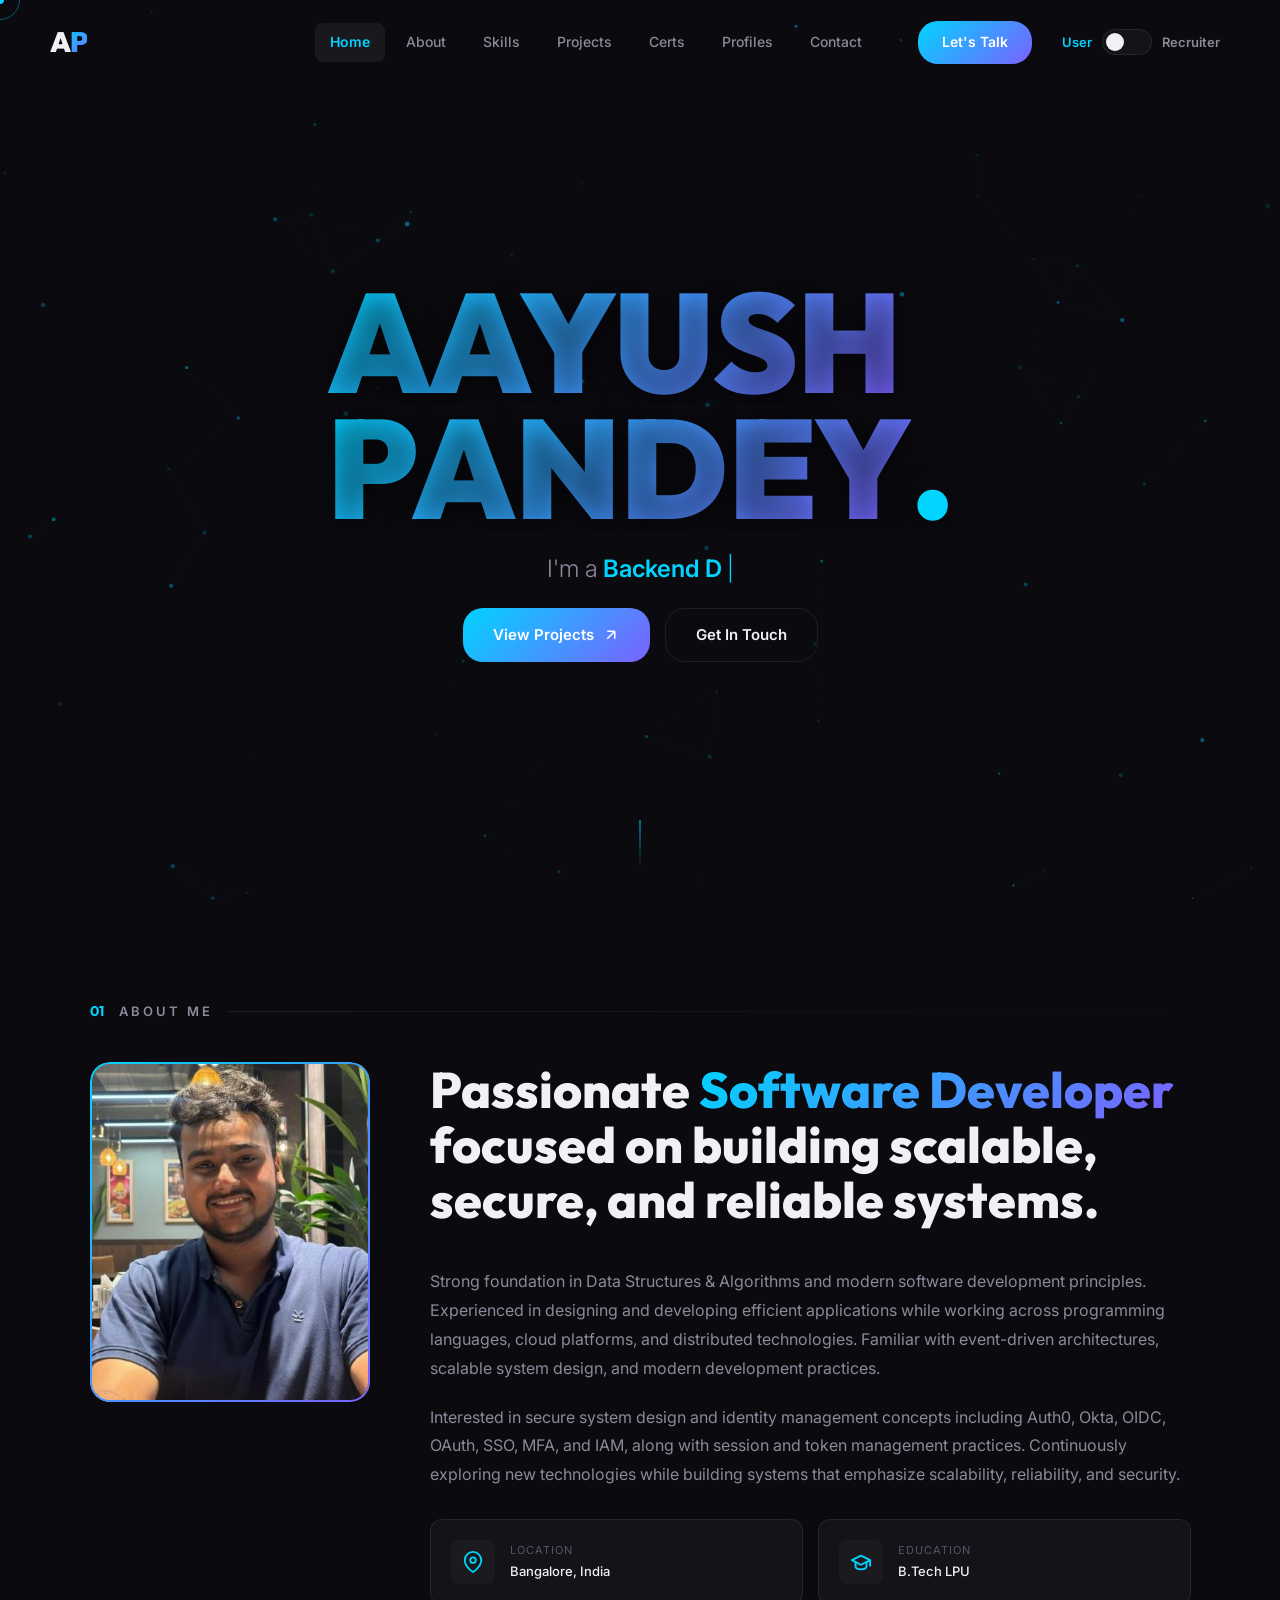
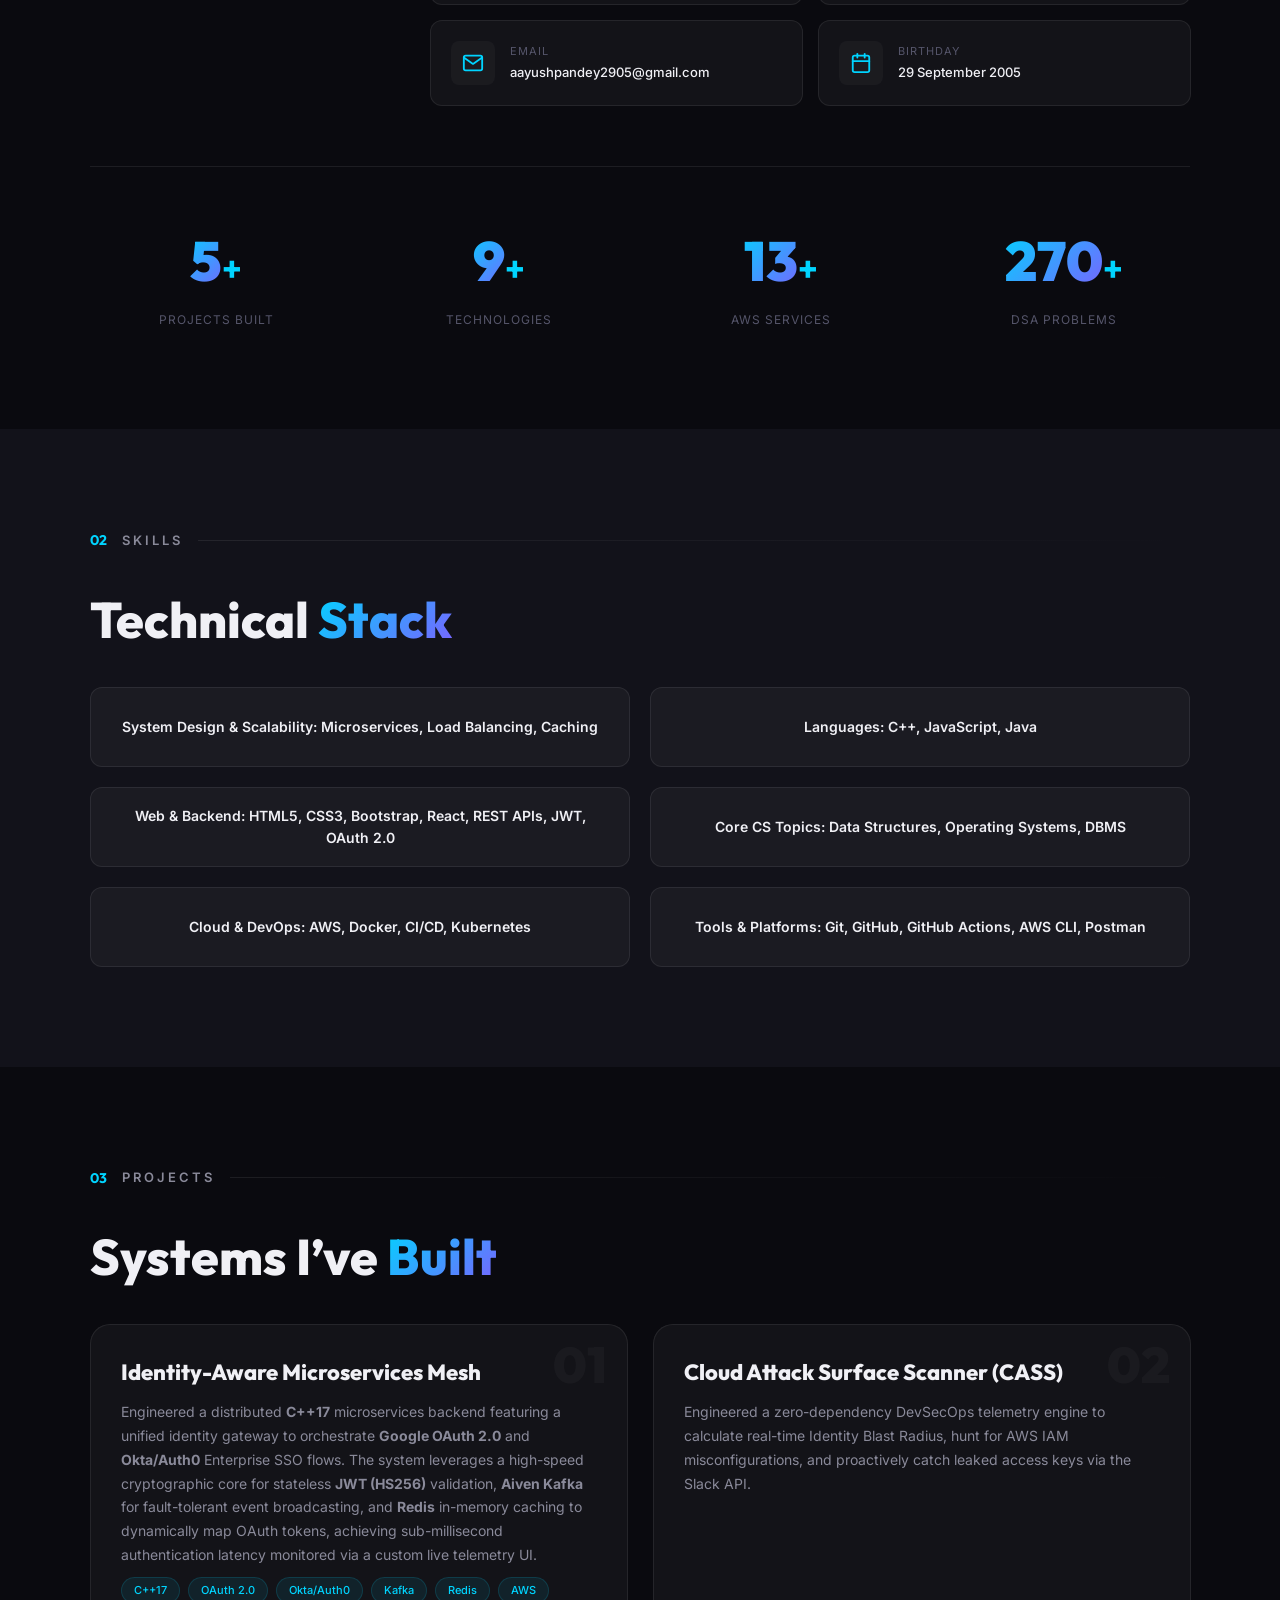
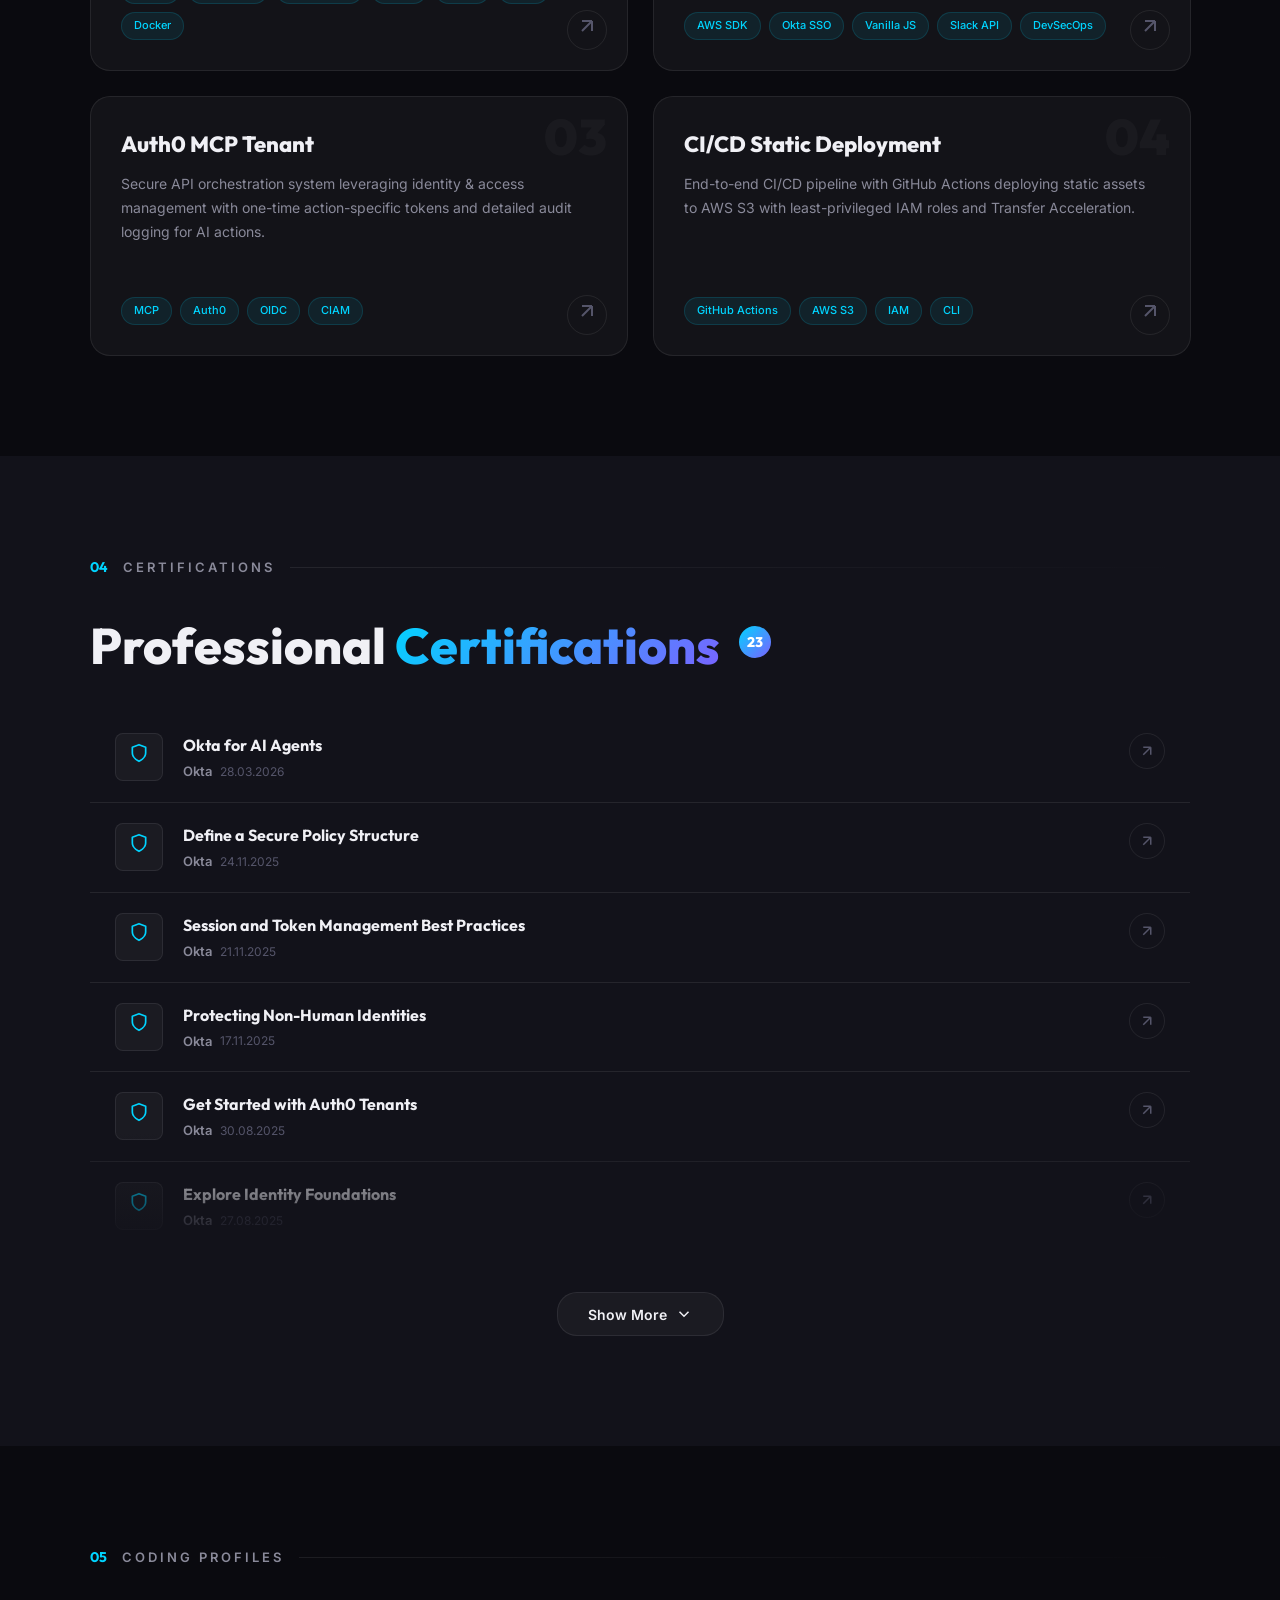
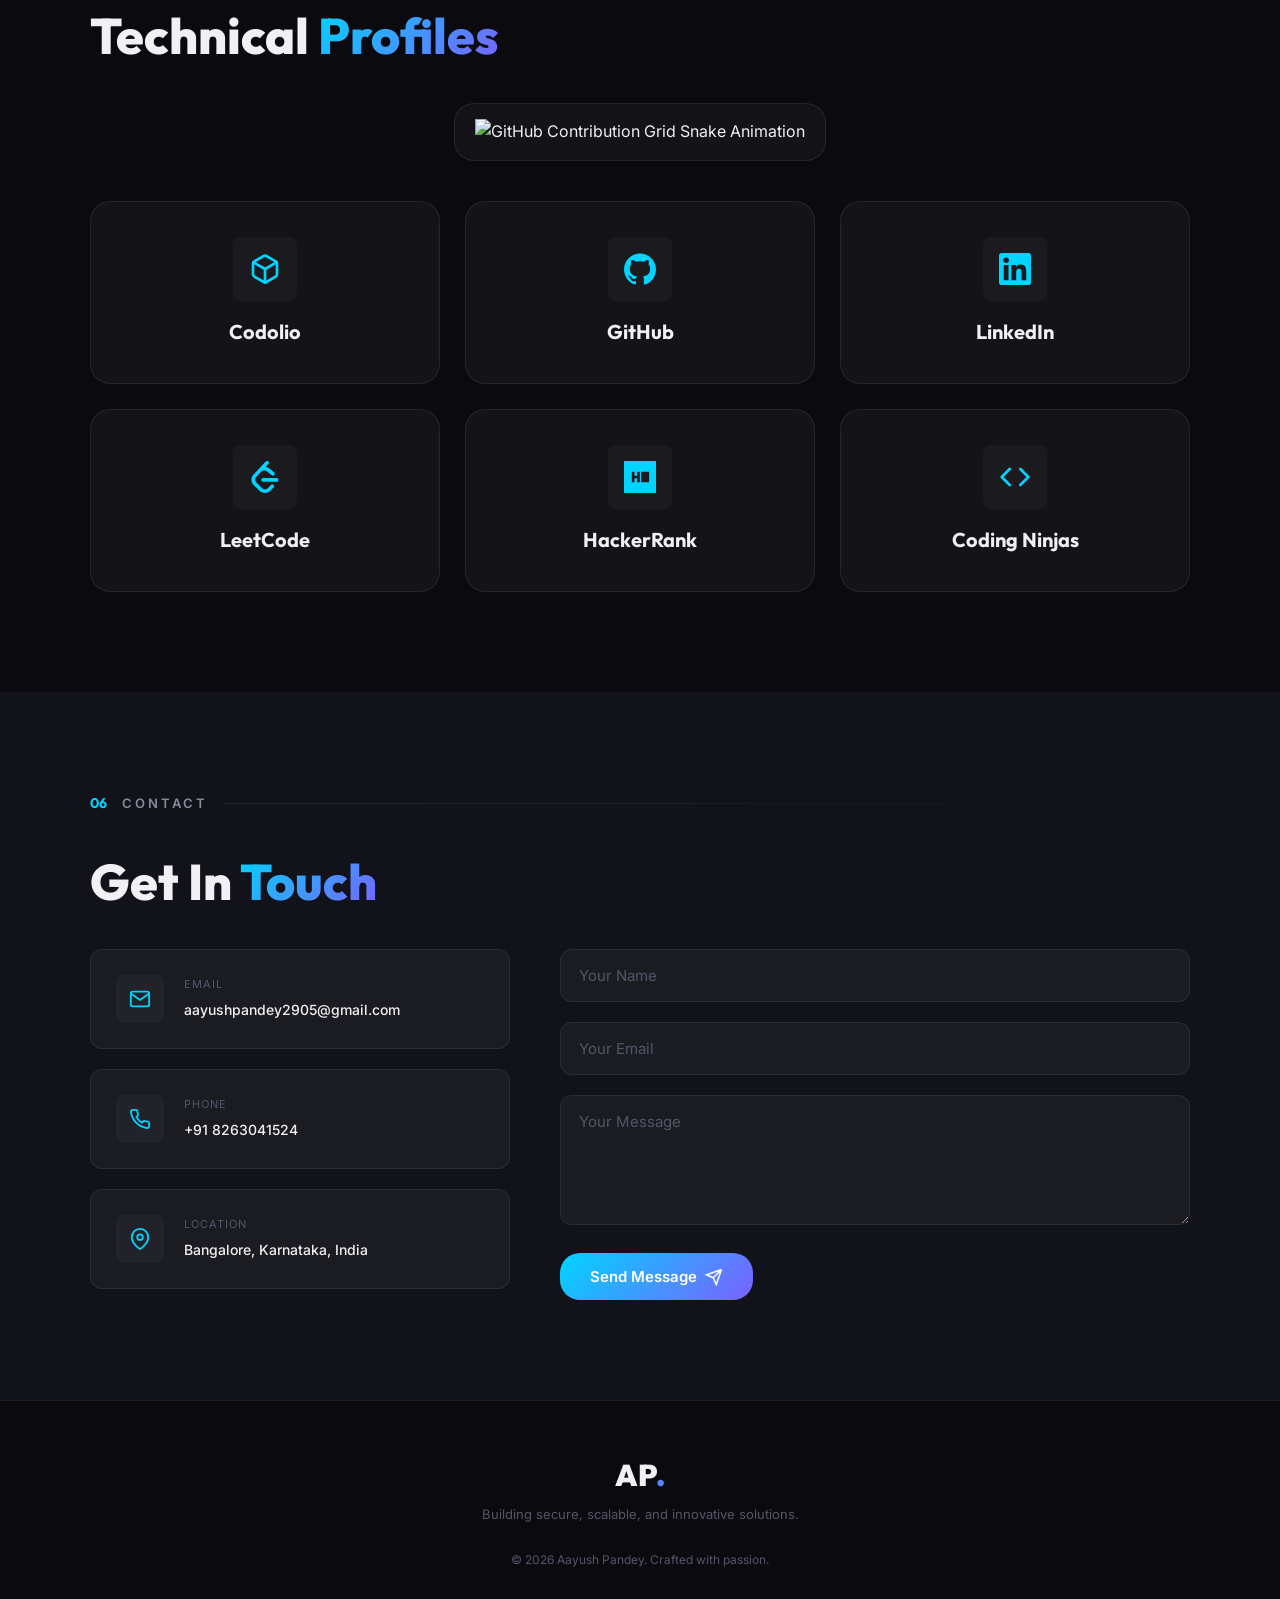
==== commit 125fbebe: "Update index.html" ====
--- a/index.html
+++ b/index.html
@@ -1,7 +1,7 @@
 <!doctype html>
 <html lang="en">
   <head>
-
+    
     <meta charset="UTF-8" />
     <meta
       name="viewport"
